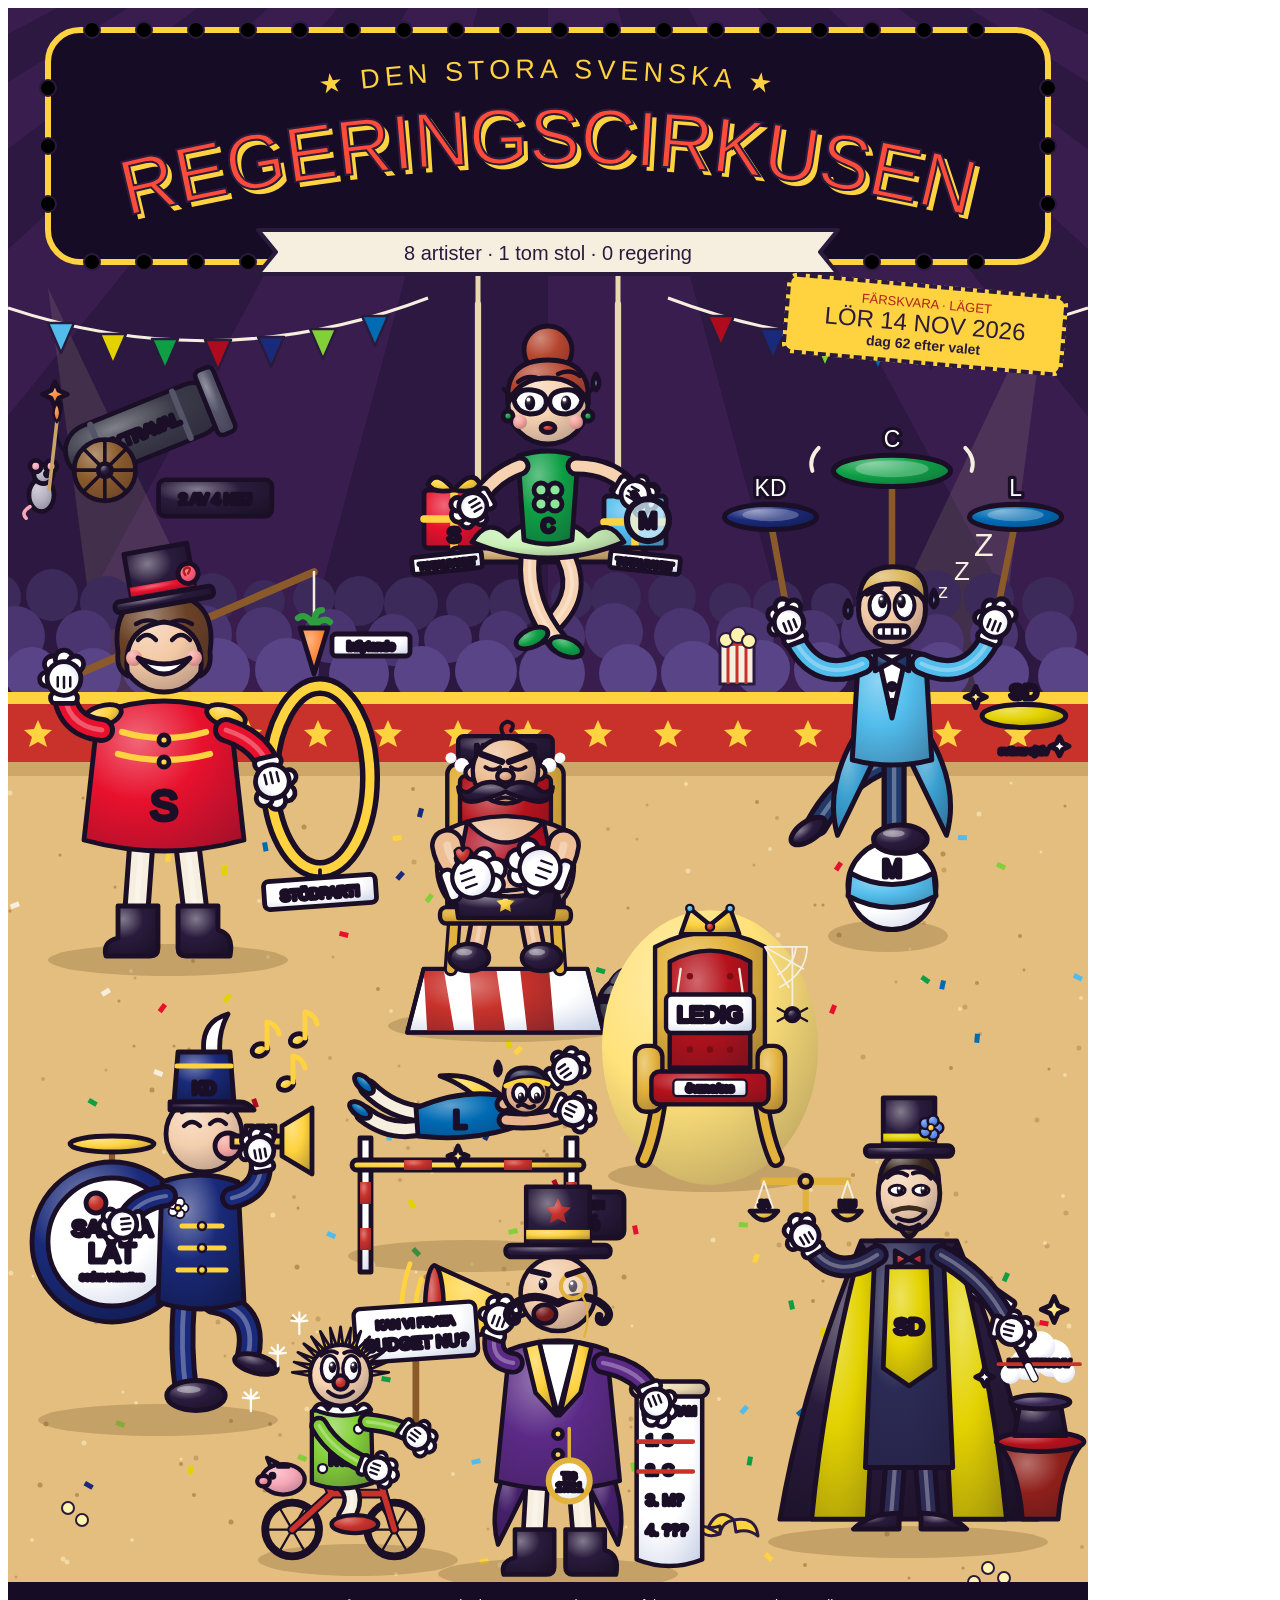
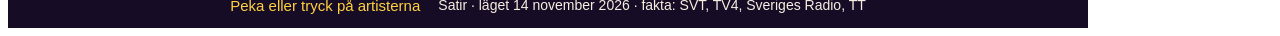
==== drafts/2026-11-14-v2/index.html @ b1b7d95a "Add draft of restyled poster with shaded cartoon look (D-006) Draft only: lives in drafts/, nothing " ====
<!doctype html>
<html lang="sv">
<head>
<meta charset="utf-8">
<meta name="viewport" content="width=device-width, initial-scale=1">
<meta name="theme-color" content="#24163A">
<title>Regeringscirkusen 2026</title>
<meta name="description" content="Regeringscirkusen 2026 – en satirisk karikatyraffisch om regeringsbildningen. Peka eller tryck på artisterna.">
<link rel="icon" href="/favicon.svg" type="image/svg+xml">
<link rel="icon" href="/favicon.ico" sizes="48x48">
<link rel="apple-touch-icon" href="/apple-touch-icon.png">
<link rel="canonical" href="https://cirkusen.trythis.one/2026-11-14/">
<meta property="og:type" content="website">
<meta property="og:locale" content="sv_SE">
<meta property="og:title" content="Regeringscirkusen 2026">
<meta property="og:description" content="En satirisk karikatyraffisch om regeringsbildningen. Peka eller tryck på artisterna.">
<meta property="og:url" content="https://cirkusen.trythis.one/2026-11-14/">
<meta property="og:image" content="https://cirkusen.trythis.one/assets/og-image.jpg">
<meta property="og:image:width" content="1200">
<meta property="og:image:height" content="630">
<meta property="og:image:alt" content="Karikatyraffisch: Regeringscirkusen med partierna som cirkusartister.">
<meta name="twitter:card" content="summary_large_image">
<script>document.documentElement.classList.add("js")</script>
<link rel="preload" href="/assets/fonts/bungee-latin-400-normal.woff2" as="font" type="font/woff2" crossorigin>
<link rel="stylesheet" href="/assets/poster.css">
<script src="/assets/poster.js" defer></script>
</head>
<body data-poster="2026-11-14">
<nav id="nav" aria-label="Affischer"></nav>
<div id="page">
<div id="stage"><svg aria-hidden="true" width="0" height="0" style="position:absolute"><defs><radialGradient id="g-006AB3" cx=".34" cy=".26" r=".95"><stop offset="0" stop-color="#5CA0CE"/><stop offset="0.42" stop-color="#006AB3"/><stop offset="1" stop-color="#094B83"/></radialGradient><radialGradient id="g-0E9F45" cx=".34" cy=".26" r=".95"><stop offset="0" stop-color="#65C288"/><stop offset="0.42" stop-color="#0E9F45"/><stop offset="1" stop-color="#126E3A"/></radialGradient><radialGradient id="g-1A0F26" cx=".34" cy=".26" r=".95"><stop offset="0" stop-color="#7A7481"/><stop offset="0.4" stop-color="#1A0F26"/><stop offset="1" stop-color="#100917"/></radialGradient><radialGradient id="g-1A2A7A" cx=".34" cy=".26" r=".95"><stop offset="0" stop-color="#7A83B2"/><stop offset="0.4" stop-color="#1A2A7A"/><stop offset="1" stop-color="#101949"/></radialGradient><radialGradient id="g-1F3A6B" cx=".34" cy=".26" r=".95"><stop offset="0" stop-color="#7081A0"/><stop offset="0.42" stop-color="#1F3A6B"/><stop offset="1" stop-color="#1D2B54"/></radialGradient><radialGradient id="g-2A1B3D" cx=".34" cy=".26" r=".95"><stop offset="0" stop-color="#837B8E"/><stop offset="0.4" stop-color="#2A1B3D"/><stop offset="1" stop-color="#191025"/></radialGradient><radialGradient id="g-2B2B55" cx=".34" cy=".26" r=".95"><stop offset="0" stop-color="#777792"/><stop offset="0.42" stop-color="#2B2B55"/><stop offset="1" stop-color="#252145"/></radialGradient><radialGradient id="g-3A2A55" cx=".34" cy=".26" r=".95"><stop offset="0" stop-color="#817792"/><stop offset="0.42" stop-color="#3A2A55"/><stop offset="1" stop-color="#2F2145"/></radialGradient><radialGradient id="g-3A3A48" cx=".34" cy=".26" r=".95"><stop offset="0" stop-color="#81818A"/><stop offset="0.42" stop-color="#3A3A48"/><stop offset="1" stop-color="#2F2B3C"/></radialGradient><radialGradient id="g-3AA0D0" cx=".34" cy=".26" r=".95"><stop offset="0" stop-color="#81C2E1"/><stop offset="0.42" stop-color="#3AA0D0"/><stop offset="1" stop-color="#2F6F96"/></radialGradient><radialGradient id="g-3B2A20" cx=".34" cy=".26" r=".95"><stop offset="0" stop-color="#8D837E"/><stop offset="0.4" stop-color="#3B2A20"/><stop offset="1" stop-color="#231913"/></radialGradient><radialGradient id="g-45206A" cx=".34" cy=".26" r=".95"><stop offset="0" stop-color="#8870A0"/><stop offset="0.42" stop-color="#45206A"/><stop offset="1" stop-color="#361A53"/></radialGradient><radialGradient id="g-52BDEC" cx=".34" cy=".26" r=".95"><stop offset="0" stop-color="#90D5F3"/><stop offset="0.42" stop-color="#52BDEC"/><stop offset="1" stop-color="#3F82A9"/></radialGradient><radialGradient id="g-55556A" cx=".34" cy=".26" r=".95"><stop offset="0" stop-color="#9292A0"/><stop offset="0.42" stop-color="#55556A"/><stop offset="1" stop-color="#413D53"/></radialGradient><radialGradient id="g-5B2A86" cx=".34" cy=".26" r=".95"><stop offset="0" stop-color="#9677B2"/><stop offset="0.42" stop-color="#5B2A86"/><stop offset="1" stop-color="#452165"/></radialGradient><radialGradient id="g-5B8DEF" cx=".34" cy=".26" r=".95"><stop offset="0" stop-color="#96B6F5"/><stop offset="0.42" stop-color="#5B8DEF"/><stop offset="1" stop-color="#4562AB"/></radialGradient><radialGradient id="g-6B4226" cx=".34" cy=".26" r=".95"><stop offset="0" stop-color="#A08674"/><stop offset="0.42" stop-color="#6B4226"/><stop offset="1" stop-color="#4F3126"/></radialGradient><radialGradient id="g-7A1E1E" cx=".34" cy=".26" r=".95"><stop offset="0" stop-color="#AA6F6F"/><stop offset="0.42" stop-color="#7A1E1E"/><stop offset="1" stop-color="#591921"/></radialGradient><radialGradient id="g-7FD3FF" cx=".34" cy=".26" r=".95"><stop offset="0" stop-color="#ADE3FF"/><stop offset="0.42" stop-color="#7FD3FF"/><stop offset="1" stop-color="#5D90B5"/></radialGradient><radialGradient id="g-83CF39" cx=".34" cy=".26" r=".95"><stop offset="0" stop-color="#B0E080"/><stop offset="0.42" stop-color="#83CF39"/><stop offset="1" stop-color="#5F8E33"/></radialGradient><radialGradient id="g-8A5A2B" cx=".34" cy=".26" r=".95"><stop offset="0" stop-color="#B49577"/><stop offset="0.42" stop-color="#8A5A2B"/><stop offset="1" stop-color="#644029"/></radialGradient><radialGradient id="g-8E1F1A" cx=".34" cy=".26" r=".95"><stop offset="0" stop-color="#B7706C"/><stop offset="0.42" stop-color="#8E1F1A"/><stop offset="1" stop-color="#671A1E"/></radialGradient><radialGradient id="g-AF0B1E" cx=".34" cy=".26" r=".95"><stop offset="0" stop-color="#CC636F"/><stop offset="0.42" stop-color="#AF0B1E"/><stop offset="1" stop-color="#7C0C21"/></radialGradient><radialGradient id="g-B5121B" cx=".34" cy=".26" r=".95"><stop offset="0" stop-color="#D0676D"/><stop offset="0.42" stop-color="#B5121B"/><stop offset="1" stop-color="#80111F"/></radialGradient><radialGradient id="g-B5462F" cx=".34" cy=".26" r=".95"><stop offset="0" stop-color="#D0897A"/><stop offset="0.42" stop-color="#B5462F"/><stop offset="1" stop-color="#80332C"/></radialGradient><radialGradient id="g-B8B4C4" cx=".34" cy=".26" r=".95"><stop offset="0" stop-color="#D2CFD9"/><stop offset="0.42" stop-color="#B8B4C4"/><stop offset="1" stop-color="#827C8E"/></radialGradient><radialGradient id="g-C8322B" cx=".34" cy=".26" r=".95"><stop offset="0" stop-color="#DC7C77"/><stop offset="0.42" stop-color="#C8322B"/><stop offset="1" stop-color="#8D2629"/></radialGradient><radialGradient id="g-C9A36A" cx=".34" cy=".26" r=".95"><stop offset="0" stop-color="#DCC4A0"/><stop offset="0.42" stop-color="#C9A36A"/><stop offset="1" stop-color="#8E7153"/></radialGradient><radialGradient id="g-C9F0B5" cx=".34" cy=".26" r=".95"><stop offset="0" stop-color="#DCF5D0"/><stop offset="0.42" stop-color="#C9F0B5"/><stop offset="1" stop-color="#8EA484"/></radialGradient><radialGradient id="g-D9B45A" cx=".34" cy=".26" r=".95"><stop offset="0" stop-color="#E7CF95"/><stop offset="0.42" stop-color="#D9B45A"/><stop offset="1" stop-color="#987C48"/></radialGradient><radialGradient id="g-E0A680" cx=".34" cy=".26" r=".95"><stop offset="0" stop-color="#EBC6AE"/><stop offset="0.42" stop-color="#E0A680"/><stop offset="1" stop-color="#9D7361"/></radialGradient><radialGradient id="g-E3B23C" cx=".34" cy=".26" r=".95"><stop offset="0" stop-color="#EDCE82"/><stop offset="0.42" stop-color="#E3B23C"/><stop offset="1" stop-color="#9F7B35"/></radialGradient><radialGradient id="g-E3D200" cx=".34" cy=".26" r=".95"><stop offset="0" stop-color="#EDE25C"/><stop offset="0.42" stop-color="#E3D200"/><stop offset="1" stop-color="#9F900D"/></radialGradient><radialGradient id="g-E8112D" cx=".34" cy=".26" r=".95"><stop offset="0" stop-color="#F06779"/><stop offset="0.42" stop-color="#E8112D"/><stop offset="1" stop-color="#A2102B"/></radialGradient><radialGradient id="g-E8B48C" cx=".34" cy=".26" r=".95"><stop offset="0" stop-color="#F0CFB5"/><stop offset="0.42" stop-color="#E8B48C"/><stop offset="1" stop-color="#A27C69"/></radialGradient><radialGradient id="g-E9D9B0" cx=".34" cy=".26" r=".95"><stop offset="0" stop-color="#F1E7CC"/><stop offset="0.42" stop-color="#E9D9B0"/><stop offset="1" stop-color="#A39481"/></radialGradient><radialGradient id="g-EDBE94" cx=".34" cy=".26" r=".95"><stop offset="0" stop-color="#F3D5BB"/><stop offset="0.42" stop-color="#EDBE94"/><stop offset="1" stop-color="#A5826F"/></radialGradient><radialGradient id="g-F1D0B0" cx=".34" cy=".26" r=".95"><stop offset="0" stop-color="#F6E1CC"/><stop offset="0.42" stop-color="#F1D0B0"/><stop offset="1" stop-color="#A88E81"/></radialGradient><radialGradient id="g-F28CA0" cx=".34" cy=".26" r=".95"><stop offset="0" stop-color="#F7B5C2"/><stop offset="0.42" stop-color="#F28CA0"/><stop offset="1" stop-color="#A96277"/></radialGradient><radialGradient id="g-F2CBA8" cx=".34" cy=".26" r=".95"><stop offset="0" stop-color="#F7DEC7"/><stop offset="0.42" stop-color="#F2CBA8"/><stop offset="1" stop-color="#A98B7C"/></radialGradient><radialGradient id="g-F3C9A5" cx=".34" cy=".26" r=".95"><stop offset="0" stop-color="#F7DCC5"/><stop offset="0.42" stop-color="#F3C9A5"/><stop offset="1" stop-color="#A98A7A"/></radialGradient><radialGradient id="g-F4A6A0" cx=".34" cy=".26" r=".95"><stop offset="0" stop-color="#F8C6C2"/><stop offset="0.42" stop-color="#F4A6A0"/><stop offset="1" stop-color="#AA7377"/></radialGradient><radialGradient id="g-F4CFAE" cx=".34" cy=".26" r=".95"><stop offset="0" stop-color="#F8E0CB"/><stop offset="0.42" stop-color="#F4CFAE"/><stop offset="1" stop-color="#AA8E80"/></radialGradient><radialGradient id="g-F6D2B0" cx=".34" cy=".26" r=".95"><stop offset="0" stop-color="#F9E2CC"/><stop offset="0.42" stop-color="#F6D2B0"/><stop offset="1" stop-color="#AB9081"/></radialGradient><radialGradient id="g-F6EFE0" cx=".34" cy=".26" r=".95"><stop offset="0" stop-color="#FFFFFF"/><stop offset="0.55" stop-color="#FFFFFF"/><stop offset="1" stop-color="#C8D0E6"/></radialGradient><radialGradient id="g-F7A8B8" cx=".34" cy=".26" r=".95"><stop offset="0" stop-color="#FAC7D2"/><stop offset="0.42" stop-color="#F7A8B8"/><stop offset="1" stop-color="#AC7486"/></radialGradient><radialGradient id="g-FF5A7A" cx=".34" cy=".26" r=".95"><stop offset="0" stop-color="#FF95AA"/><stop offset="0.42" stop-color="#FF5A7A"/><stop offset="1" stop-color="#B1405D"/></radialGradient><radialGradient id="g-FF8A3D" cx=".34" cy=".26" r=".95"><stop offset="0" stop-color="#FFB483"/><stop offset="0.42" stop-color="#FF8A3D"/><stop offset="1" stop-color="#B16035"/></radialGradient><radialGradient id="g-FFD23F" cx=".34" cy=".26" r=".95"><stop offset="0" stop-color="#FFE284"/><stop offset="0.42" stop-color="#FFD23F"/><stop offset="1" stop-color="#B19036"/></radialGradient><radialGradient id="g-FFE27A" cx=".34" cy=".26" r=".95"><stop offset="0" stop-color="#FFECAA"/><stop offset="0.42" stop-color="#FFE27A"/><stop offset="1" stop-color="#B19A5D"/></radialGradient><radialGradient id="g-FFFDF6" cx=".34" cy=".26" r=".95"><stop offset="0" stop-color="#FFFFFF"/><stop offset="0.55" stop-color="#FFFFFF"/><stop offset="1" stop-color="#C8D0E6"/></radialGradient><radialGradient id="g-FFFFFF" cx=".34" cy=".26" r=".95"><stop offset="0" stop-color="#FFFFFF"/><stop offset="0.55" stop-color="#FFFFFF"/><stop offset="1" stop-color="#C8D0E6"/></radialGradient></defs></svg>
<div style="width: 1080px; height: 1620px; position: relative; overflow: hidden; background: #24163A; font-family: Inter, sans-serif; color: #2A1B3D">
<svg aria-hidden="true" width="1080" height="1620" viewBox="0 0 1080 1620" style="position:absolute;left:0;top:0"><rect width="1080" height="1620" fill="#24163A"/><polygon points="540,-260 -1572,720 -1308,720" fill="#3A1D4F"/><polygon points="540,-260 -1308,720 -1044,720" fill="#2C1840"/><polygon points="540,-260 -1044,720 -780,720" fill="#3A1D4F"/><polygon points="540,-260 -780,720 -516,720" fill="#2C1840"/><polygon points="540,-260 -516,720 -252,720" fill="#3A1D4F"/><polygon points="540,-260 -252,720 12,720" fill="#2C1840"/><polygon points="540,-260 12,720 276,720" fill="#3A1D4F"/><polygon points="540,-260 276,720 540,720" fill="#2C1840"/><polygon points="540,-260 540,720 804,720" fill="#3A1D4F"/><polygon points="540,-260 804,720 1068,720" fill="#2C1840"/><polygon points="540,-260 1068,720 1332,720" fill="#3A1D4F"/><polygon points="540,-260 1332,720 1596,720" fill="#2C1840"/><polygon points="540,-260 1596,720 1860,720" fill="#3A1D4F"/><polygon points="540,-260 1860,720 2124,720" fill="#2C1840"/><polygon points="540,-260 2124,720 2388,720" fill="#3A1D4F"/><polygon points="540,-260 2388,720 2652,720" fill="#2C1840"/><g class="sweepL"><polygon points="40,280 200,1500 620,1500" fill="#FFF3B0" opacity=".10"/></g><g class="sweepR"><polygon points="1040,280 460,1500 880,1500" fill="#FFF3B0" opacity=".10"/></g><circle cx="-10" cy="589" r="23" fill="#3B2A5A"/><circle cx="44" cy="587" r="26" fill="#3B2A5A"/><circle cx="99" cy="595" r="27" fill="#3B2A5A"/><circle cx="156" cy="596" r="23" fill="#3B2A5A"/><circle cx="204" cy="590" r="25" fill="#3B2A5A"/><circle cx="256" cy="593" r="21" fill="#3B2A5A"/><circle cx="306" cy="590" r="21" fill="#3B2A5A"/><circle cx="351" cy="593" r="25" fill="#3B2A5A"/><circle cx="403" cy="596" r="27" fill="#3B2A5A"/><circle cx="460" cy="597" r="22" fill="#3B2A5A"/><circle cx="506" cy="596" r="25" fill="#3B2A5A"/><circle cx="564" cy="590" r="21" fill="#3B2A5A"/><circle cx="608" cy="589" r="25" fill="#3B2A5A"/><circle cx="664" cy="589" r="24" fill="#3B2A5A"/><circle cx="722" cy="596" r="21" fill="#3B2A5A"/><circle cx="770" cy="597" r="25" fill="#3B2A5A"/><circle cx="824" cy="596" r="21" fill="#3B2A5A"/><circle cx="871" cy="588" r="23" fill="#3B2A5A"/><circle cx="927" cy="588" r="26" fill="#3B2A5A"/><circle cx="981" cy="590" r="25" fill="#3B2A5A"/><circle cx="1040" cy="595" r="26" fill="#3B2A5A"/><circle cx="7" cy="628" r="30" fill="#4A3570"/><circle cx="76" cy="630" r="28" fill="#4A3570"/><circle cx="139" cy="626" r="26" fill="#4A3570"/><circle cx="195" cy="626" r="29" fill="#4A3570"/><circle cx="256" cy="627" r="28" fill="#4A3570"/><circle cx="322" cy="628" r="27" fill="#4A3570"/><circle cx="385" cy="632" r="26" fill="#4A3570"/><circle cx="440" cy="631" r="24" fill="#4A3570"/><circle cx="496" cy="628" r="25" fill="#4A3570"/><circle cx="550" cy="629" r="27" fill="#4A3570"/><circle cx="606" cy="624" r="29" fill="#4A3570"/><circle cx="674" cy="628" r="28" fill="#4A3570"/><circle cx="737" cy="628" r="29" fill="#4A3570"/><circle cx="804" cy="630" r="28" fill="#4A3570"/><circle cx="863" cy="624" r="30" fill="#4A3570"/><circle cx="929" cy="633" r="27" fill="#4A3570"/><circle cx="986" cy="627" r="24" fill="#4A3570"/><circle cx="1043" cy="629" r="26" fill="#4A3570"/><circle cx="24" cy="666" r="27" fill="#5A4488"/><circle cx="85" cy="668" r="28" fill="#5A4488"/><circle cx="144" cy="659" r="30" fill="#5A4488"/><circle cx="209" cy="663" r="33" fill="#5A4488"/><circle cx="279" cy="662" r="32" fill="#5A4488"/><circle cx="351" cy="666" r="30" fill="#5A4488"/><circle cx="414" cy="666" r="28" fill="#5A4488"/><circle cx="478" cy="663" r="31" fill="#5A4488"/><circle cx="544" cy="665" r="33" fill="#5A4488"/><circle cx="620" cy="665" r="29" fill="#5A4488"/><circle cx="685" cy="665" r="32" fill="#5A4488"/><circle cx="754" cy="660" r="28" fill="#5A4488"/><circle cx="814" cy="662" r="28" fill="#5A4488"/><circle cx="875" cy="666" r="27" fill="#5A4488"/><circle cx="933" cy="663" r="29" fill="#5A4488"/><circle cx="993" cy="665" r="28" fill="#5A4488"/><circle cx="1059" cy="668" r="29" fill="#5A4488"/><g font-size="20" fill="#F6EFE0" class="blink"><text x="930" y="590">z</text><text x="946" y="572" font-size="26">Z</text><text x="966" y="548" font-size="32">Z</text></g><rect x="712" y="636" width="34" height="40" fill="#F6EFE0" stroke="#2A1B3D" stroke-width="3"/><path d="M712 636h34M720 636v40M729 636v40M738 636v40" stroke="#C8322B" stroke-width="3"/><g fill="#FFF3B0" stroke="#2A1B3D" stroke-width="2"><circle cx="718" cy="632" r="7"/><circle cx="730" cy="627" r="8"/><circle cx="741" cy="633" r="7"/></g><rect x="0" y="690" width="1080" height="64" fill="#C8322B"/><rect x="0" y="684" width="1080" height="12" fill="#FFD23F"/><path d="M30 712l4 9 10 1 -8 7 3 10 -9 -5 -9 5 3 -10 -8 -7 10 -1z" fill="#FFD23F"/><path d="M100 712l4 9 10 1 -8 7 3 10 -9 -5 -9 5 3 -10 -8 -7 10 -1z" fill="#FFD23F"/><path d="M170 712l4 9 10 1 -8 7 3 10 -9 -5 -9 5 3 -10 -8 -7 10 -1z" fill="#FFD23F"/><path d="M240 712l4 9 10 1 -8 7 3 10 -9 -5 -9 5 3 -10 -8 -7 10 -1z" fill="#FFD23F"/><path d="M310 712l4 9 10 1 -8 7 3 10 -9 -5 -9 5 3 -10 -8 -7 10 -1z" fill="#FFD23F"/><path d="M380 712l4 9 10 1 -8 7 3 10 -9 -5 -9 5 3 -10 -8 -7 10 -1z" fill="#FFD23F"/><path d="M450 712l4 9 10 1 -8 7 3 10 -9 -5 -9 5 3 -10 -8 -7 10 -1z" fill="#FFD23F"/><path d="M520 712l4 9 10 1 -8 7 3 10 -9 -5 -9 5 3 -10 -8 -7 10 -1z" fill="#FFD23F"/><path d="M590 712l4 9 10 1 -8 7 3 10 -9 -5 -9 5 3 -10 -8 -7 10 -1z" fill="#FFD23F"/><path d="M660 712l4 9 10 1 -8 7 3 10 -9 -5 -9 5 3 -10 -8 -7 10 -1z" fill="#FFD23F"/><path d="M730 712l4 9 10 1 -8 7 3 10 -9 -5 -9 5 3 -10 -8 -7 10 -1z" fill="#FFD23F"/><path d="M800 712l4 9 10 1 -8 7 3 10 -9 -5 -9 5 3 -10 -8 -7 10 -1z" fill="#FFD23F"/><path d="M870 712l4 9 10 1 -8 7 3 10 -9 -5 -9 5 3 -10 -8 -7 10 -1z" fill="#FFD23F"/><path d="M940 712l4 9 10 1 -8 7 3 10 -9 -5 -9 5 3 -10 -8 -7 10 -1z" fill="#FFD23F"/><path d="M1010 712l4 9 10 1 -8 7 3 10 -9 -5 -9 5 3 -10 -8 -7 10 -1z" fill="#FFD23F"/><rect x="0" y="754" width="1080" height="866" fill="#E3BE7E"/><rect x="0" y="754" width="1080" height="14" fill="#B98F52" opacity=".5"/><circle cx="257" cy="1482" r="2.5" fill="#B98F52"/><circle cx="110" cy="1242" r="2.5" fill="#B98F52"/><circle cx="803" cy="1182" r="2" fill="#F2D9A6"/><circle cx="212" cy="1268" r="2.5" fill="#F2D9A6"/><circle cx="127" cy="970" r="1.5" fill="#C9A064"/><circle cx="902" cy="941" r="1.5" fill="#F2D9A6"/><circle cx="107" cy="879" r="1.5" fill="#B98F52"/><circle cx="309" cy="1324" r="1.5" fill="#F2D9A6"/><circle cx="52" cy="847" r="1.5" fill="#B98F52"/><circle cx="770" cy="927" r="2.5" fill="#F2D9A6"/><circle cx="711" cy="1391" r="2" fill="#F2D9A6"/><circle cx="251" cy="893" r="2" fill="#F2D9A6"/><circle cx="983" cy="1270" r="2" fill="#C9A064"/><circle cx="295" cy="879" r="2.5" fill="#F2D9A6"/><circle cx="542" cy="1265" r="2.5" fill="#C9A064"/><circle cx="1057" cy="798" r="1.5" fill="#B98F52"/><circle cx="740" cy="925" r="2.5" fill="#B98F52"/><circle cx="55" cy="1551" r="2.5" fill="#F2D9A6"/><circle cx="186" cy="1487" r="2" fill="#B98F52"/><circle cx="751" cy="946" r="2" fill="#C9A064"/><circle cx="1029" cy="1112" r="2.5" fill="#C9A064"/><circle cx="399" cy="1020" r="2" fill="#B98F52"/><circle cx="464" cy="979" r="2.5" fill="#F2D9A6"/><circle cx="728" cy="1523" r="1.5" fill="#C9A064"/><circle cx="572" cy="1258" r="2" fill="#C9A064"/><circle cx="705" cy="1232" r="2.5" fill="#F2D9A6"/><circle cx="746" cy="857" r="1.5" fill="#C9A064"/><circle cx="464" cy="1256" r="1.5" fill="#F2D9A6"/><circle cx="418" cy="1269" r="2.5" fill="#B98F52"/><circle cx="3" cy="1265" r="2.5" fill="#F2D9A6"/><circle cx="173" cy="1451" r="1.5" fill="#F2D9A6"/><circle cx="408" cy="1264" r="1.5" fill="#F2D9A6"/><circle cx="680" cy="863" r="2.5" fill="#F2D9A6"/><circle cx="948" cy="1186" r="2.5" fill="#C9A064"/><circle cx="325" cy="949" r="1.5" fill="#C9A064"/><circle cx="309" cy="1379" r="2" fill="#B98F52"/><circle cx="299" cy="1401" r="2.5" fill="#F2D9A6"/><circle cx="717" cy="934" r="2.5" fill="#B98F52"/><circle cx="268" cy="796" r="1.5" fill="#B98F52"/><circle cx="210" cy="1314" r="2.5" fill="#C9A064"/><circle cx="888" cy="974" r="1.5" fill="#C9A064"/><circle cx="515" cy="992" r="2" fill="#B98F52"/><circle cx="492" cy="1557" r="2.5" fill="#F2D9A6"/><circle cx="531" cy="1332" r="2" fill="#C9A064"/><circle cx="124" cy="1532" r="2" fill="#F2D9A6"/><circle cx="1058" cy="1205" r="2.5" fill="#C9A064"/><circle cx="310" cy="1311" r="2.5" fill="#C9A064"/><circle cx="901" cy="1570" r="1.5" fill="#B98F52"/><circle cx="8" cy="1569" r="1.5" fill="#C9A064"/><circle cx="289" cy="1259" r="2.5" fill="#B98F52"/><circle cx="246" cy="1344" r="1.5" fill="#F2D9A6"/><circle cx="1061" cy="1318" r="2.5" fill="#F2D9A6"/><circle cx="217" cy="1348" r="1.5" fill="#C9A064"/><circle cx="391" cy="1058" r="1.5" fill="#C9A064"/><circle cx="1039" cy="1238" r="2.5" fill="#C9A064"/><circle cx="129" cy="1228" r="2" fill="#B98F52"/><circle cx="1035" cy="1395" r="2.5" fill="#C9A064"/><circle cx="567" cy="1238" r="2.5" fill="#B98F52"/><circle cx="979" cy="1294" r="1.5" fill="#B98F52"/><circle cx="1071" cy="1040" r="2.5" fill="#C9A064"/><circle cx="916" cy="915" r="2" fill="#C9A064"/><circle cx="803" cy="1227" r="2" fill="#C9A064"/><circle cx="492" cy="1213" r="1.5" fill="#C9A064"/><circle cx="620" cy="900" r="1.5" fill="#B98F52"/><circle cx="749" cy="921" r="2" fill="#C9A064"/><circle cx="957" cy="999" r="2.5" fill="#C9A064"/><circle cx="815" cy="1273" r="1.5" fill="#B98F52"/><circle cx="458" cy="940" r="2.5" fill="#F2D9A6"/><circle cx="1055" cy="1188" r="2" fill="#F2D9A6"/><circle cx="400" cy="1140" r="2" fill="#C9A064"/><circle cx="749" cy="794" r="2" fill="#B98F52"/><circle cx="939" cy="1226" r="2.5" fill="#C9A064"/><circle cx="787" cy="1114" r="2.5" fill="#B98F52"/><circle cx="605" cy="1299" r="1.5" fill="#C9A064"/><circle cx="468" cy="882" r="1.5" fill="#F2D9A6"/><circle cx="556" cy="815" r="1.5" fill="#F2D9A6"/><circle cx="265" cy="1207" r="2.5" fill="#F2D9A6"/><circle cx="831" cy="927" r="2.5" fill="#B98F52"/><circle cx="1012" cy="1492" r="2" fill="#C9A064"/><circle cx="571" cy="833" r="2.5" fill="#C9A064"/><circle cx="871" cy="849" r="2" fill="#C9A064"/><circle cx="181" cy="1041" r="1.5" fill="#B98F52"/><circle cx="455" cy="843" r="2" fill="#C9A064"/><circle cx="929" cy="786" r="2" fill="#B98F52"/><circle cx="855" cy="1049" r="2.5" fill="#C9A064"/><circle cx="88" cy="1314" r="2.5" fill="#C9A064"/><circle cx="224" cy="940" r="2" fill="#C9A064"/><circle cx="370" cy="981" r="2" fill="#B98F52"/><circle cx="624" cy="1318" r="1.5" fill="#F2D9A6"/><circle cx="912" cy="1287" r="2.5" fill="#C9A064"/><circle cx="554" cy="1130" r="1.5" fill="#F2D9A6"/><circle cx="75" cy="790" r="1.5" fill="#B98F52"/><circle cx="1035" cy="1339" r="1.5" fill="#B98F52"/><circle cx="972" cy="1026" r="2" fill="#C9A064"/><circle cx="885" cy="1447" r="2" fill="#B98F52"/><circle cx="805" cy="1293" r="2" fill="#B98F52"/><circle cx="440" cy="1010" r="2" fill="#C9A064"/><circle cx="286" cy="1189" r="2" fill="#C9A064"/><circle cx="265" cy="789" r="1.5" fill="#B98F52"/><circle cx="523" cy="1216" r="1.5" fill="#C9A064"/><circle cx="173" cy="1456" r="2" fill="#B98F52"/><circle cx="577" cy="1388" r="1.5" fill="#B98F52"/><circle cx="600" cy="821" r="2" fill="#C9A064"/><circle cx="322" cy="1050" r="2" fill="#C9A064"/><circle cx="539" cy="1147" r="2" fill="#B98F52"/><circle cx="662" cy="1025" r="1.5" fill="#F2D9A6"/><circle cx="446" cy="1140" r="1.5" fill="#C9A064"/><circle cx="686" cy="1165" r="1.5" fill="#F2D9A6"/><circle cx="571" cy="1289" r="2.5" fill="#C9A064"/><circle cx="508" cy="1291" r="1.5" fill="#C9A064"/><circle cx="541" cy="866" r="1.5" fill="#F2D9A6"/><circle cx="85" cy="1178" r="1.5" fill="#F2D9A6"/><circle cx="623" cy="1419" r="1.5" fill="#C9A064"/><circle cx="317" cy="1448" r="2.5" fill="#B98F52"/><circle cx="797" cy="1557" r="2" fill="#B98F52"/><circle cx="1012" cy="928" r="2" fill="#B98F52"/><circle cx="296" cy="819" r="2.5" fill="#B98F52"/><circle cx="879" cy="1526" r="2.5" fill="#B98F52"/><circle cx="285" cy="1311" r="2.5" fill="#B98F52"/><circle cx="32" cy="1477" r="2.5" fill="#B98F52"/><circle cx="470" cy="862" r="1.5" fill="#C9A064"/><circle cx="272" cy="1427" r="2" fill="#C9A064"/><circle cx="771" cy="1237" r="2.5" fill="#C9A064"/><circle cx="38" cy="1416" r="2.5" fill="#B98F52"/><circle cx="500" cy="1276" r="2" fill="#C9A064"/><circle cx="935" cy="846" r="2.5" fill="#B98F52"/><circle cx="188" cy="1450" r="2.5" fill="#C9A064"/><circle cx="970" cy="1033" r="1.5" fill="#F2D9A6"/><circle cx="480" cy="1521" r="1.5" fill="#C9A064"/><circle cx="942" cy="1280" r="2" fill="#C9A064"/><circle cx="981" cy="1475" r="2" fill="#C9A064"/><circle cx="406" cy="854" r="2.5" fill="#C9A064"/><circle cx="679" cy="1035" r="2.5" fill="#B98F52"/><circle cx="623" cy="1411" r="2.5" fill="#C9A064"/><circle cx="25" cy="1268" r="1.5" fill="#F2D9A6"/><circle cx="550" cy="1463" r="1.5" fill="#B98F52"/><circle cx="445" cy="1466" r="2" fill="#F2D9A6"/><circle cx="1057" cy="1067" r="2" fill="#F2D9A6"/><circle cx="955" cy="1560" r="1.5" fill="#B98F52"/><circle cx="408" cy="1094" r="1.5" fill="#F2D9A6"/><circle cx="35" cy="1071" r="2" fill="#C9A064"/><circle cx="1037" cy="1235" r="2" fill="#F2D9A6"/><circle cx="429" cy="990" r="1.5" fill="#B98F52"/><circle cx="184" cy="920" r="2.5" fill="#B98F52"/><circle cx="536" cy="1143" r="1.5" fill="#B98F52"/><circle cx="1041" cy="1061" r="1.5" fill="#B98F52"/><circle cx="747" cy="1011" r="2" fill="#F2D9A6"/><circle cx="807" cy="800" r="1.5" fill="#C9A064"/><circle cx="1006" cy="1472" r="2" fill="#F2D9A6"/><circle cx="618" cy="1519" r="1.5" fill="#F2D9A6"/><circle cx="704" cy="1160" r="2" fill="#C9A064"/><circle cx="678" cy="776" r="2" fill="#F2D9A6"/><circle cx="815" cy="897" r="1.5" fill="#B98F52"/><circle cx="24" cy="1532" r="2" fill="#F2D9A6"/><circle cx="762" cy="841" r="2" fill="#F2D9A6"/><circle cx="156" cy="1144" r="2" fill="#F2D9A6"/><circle cx="98" cy="1062" r="1.5" fill="#C9A064"/><circle cx="584" cy="1425" r="1.5" fill="#C9A064"/><circle cx="544" cy="1221" r="2.5" fill="#F2D9A6"/><circle cx="388" cy="1566" r="2" fill="#F2D9A6"/><circle cx="59" cy="1554" r="2.5" fill="#F2D9A6"/><circle cx="416" cy="1511" r="1.5" fill="#C9A064"/><circle cx="841" cy="1236" r="2.5" fill="#C9A064"/><circle cx="586" cy="1272" r="1.5" fill="#B98F52"/><circle cx="260" cy="949" r="2" fill="#F2D9A6"/><circle cx="703" cy="1063" r="2" fill="#F2D9A6"/><circle cx="532" cy="1190" r="2.5" fill="#C9A064"/><circle cx="616" cy="1269" r="2.5" fill="#B98F52"/><circle cx="807" cy="897" r="1.5" fill="#B98F52"/><circle cx="331" cy="851" r="1.5" fill="#B98F52"/><circle cx="1018" cy="1338" r="1.5" fill="#F2D9A6"/><circle cx="681" cy="1552" r="2" fill="#F2D9A6"/><circle cx="285" cy="1335" r="1.5" fill="#C9A064"/><circle cx="185" cy="953" r="2" fill="#B98F52"/><circle cx="186" cy="1101" r="1.5" fill="#F2D9A6"/><circle cx="529" cy="1358" r="1.5" fill="#C9A064"/><circle cx="845" cy="1167" r="2" fill="#B98F52"/><circle cx="1073" cy="990" r="2" fill="#F2D9A6"/><circle cx="692" cy="1545" r="1.5" fill="#F2D9A6"/><circle cx="568" cy="1363" r="2" fill="#C9A064"/><circle cx="1030" cy="1316" r="2.5" fill="#C9A064"/><circle cx="189" cy="1052" r="1.5" fill="#F2D9A6"/><circle cx="818" cy="1436" r="2" fill="#F2D9A6"/><circle cx="639" cy="797" r="1.5" fill="#C9A064"/><circle cx="870" cy="1501" r="2" fill="#B98F52"/><circle cx="1003" cy="775" r="1.5" fill="#F2D9A6"/><circle cx="958" cy="1234" r="1.5" fill="#C9A064"/><circle cx="458" cy="933" r="1.5" fill="#B98F52"/><circle cx="223" cy="1514" r="2.5" fill="#B98F52"/><circle cx="936" cy="862" r="2.5" fill="#C9A064"/><circle cx="2" cy="903" r="1.5" fill="#B98F52"/><circle cx="76" cy="1435" r="2.5" fill="#F2D9A6"/><circle cx="262" cy="1416" r="2" fill="#B98F52"/><circle cx="895" cy="1490" r="1.5" fill="#C9A064"/><circle cx="144" cy="1082" r="2.5" fill="#B98F52"/><circle cx="392" cy="1172" r="2" fill="#C9A064"/><circle cx="2" cy="785" r="2.5" fill="#F2D9A6"/><circle cx="943" cy="1060" r="2" fill="#B98F52"/><circle cx="496" cy="1261" r="2.5" fill="#C9A064"/><circle cx="505" cy="804" r="2" fill="#B98F52"/><circle cx="629" cy="831" r="1.5" fill="#C9A064"/><circle cx="1020" cy="1465" r="2.5" fill="#F2D9A6"/><circle cx="166" cy="1038" r="1.5" fill="#B98F52"/><circle cx="869" cy="1154" r="1.5" fill="#F2D9A6"/><circle cx="69" cy="1487" r="2" fill="#B98F52"/><circle cx="861" cy="1146" r="2.5" fill="#F2D9A6"/><circle cx="405" cy="781" r="2" fill="#B98F52"/><circle cx="1033" cy="844" r="1.5" fill="#F2D9A6"/><circle cx="410" cy="1094" r="1.5" fill="#C9A064"/><circle cx="952" cy="1001" r="2" fill="#F2D9A6"/><circle cx="223" cy="1413" r="2" fill="#B98F52"/><circle cx="383" cy="1003" r="2" fill="#F2D9A6"/><circle cx="115" cy="1384" r="1.5" fill="#F2D9A6"/><circle cx="111" cy="993" r="1.5" fill="#B98F52"/><circle cx="290" cy="1200" r="1.5" fill="#B98F52"/><circle cx="123" cy="963" r="2" fill="#F2D9A6"/><circle cx="643" cy="1525" r="1.5" fill="#C9A064"/><circle cx="339" cy="1112" r="1.5" fill="#C9A064"/><circle cx="1074" cy="1539" r="2" fill="#C9A064"/><circle cx="638" cy="1455" r="2.5" fill="#F2D9A6"/><circle cx="765" cy="1114" r="2" fill="#C9A064"/><circle cx="223" cy="777" r="1.5" fill="#F2D9A6"/><circle cx="165" cy="1134" r="2" fill="#C9A064"/><circle cx="424" cy="1164" r="2" fill="#F2D9A6"/><circle cx="885" cy="864" r="1.5" fill="#B98F52"/><circle cx="969" cy="975" r="2" fill="#B98F52"/><circle cx="914" cy="972" r="2" fill="#F2D9A6"/><circle cx="971" cy="806" r="2.5" fill="#F2D9A6"/><circle cx="507" cy="1415" r="2" fill="#C9A064"/><circle cx="769" cy="810" r="2" fill="#C9A064"/><circle cx="126" cy="1038" r="1.5" fill="#B98F52"/><circle cx="128" cy="1395" r="2" fill="#F2D9A6"/><circle cx="557" cy="1118" r="2.5" fill="#C9A064"/><circle cx="536" cy="1539" r="2.5" fill="#B98F52"/><circle cx="648" cy="1057" r="2" fill="#C9A064"/><circle cx="133" cy="799" r="1.5" fill="#C9A064"/><circle cx="973" cy="1507" r="2" fill="#F2D9A6"/><circle cx="514" cy="1215" r="2" fill="#C9A064"/><circle cx="1016" cy="962" r="1.5" fill="#B98F52"/><circle cx="621" cy="1483" r="1.5" fill="#B98F52"/><rect x="483" y="1125" width="9" height="5" fill="#1A2A7A" transform="rotate(117 483 1125)"/><rect x="741" y="1400" width="9" height="5" fill="#52BDEC" transform="rotate(131 741 1400)"/><rect x="404" y="1191" width="9" height="5" fill="#E3D200" transform="rotate(63 404 1191)"/><rect x="835" y="856" width="9" height="5" fill="#E8112D" transform="rotate(123 835 856)"/><rect x="667" y="954" width="9" height="5" fill="#83CF39" transform="rotate(26 667 954)"/><rect x="147" y="1061" width="9" height="5" fill="#F6EFE0" transform="rotate(21 147 1061)"/><rect x="426" y="888" width="9" height="5" fill="#83CF39" transform="rotate(127 426 888)"/><rect x="915" y="967" width="9" height="5" fill="#0E9F45" transform="rotate(34 915 967)"/><rect x="853" y="1261" width="9" height="5" fill="#F6EFE0" transform="rotate(172 853 1261)"/><rect x="481" y="1555" width="9" height="5" fill="#FFD23F" transform="rotate(170 481 1555)"/><rect x="248" y="1090" width="9" height="5" fill="#AF0B1E" transform="rotate(71 248 1090)"/><rect x="548" y="1171" width="9" height="5" fill="#AF0B1E" transform="rotate(66 548 1171)"/><rect x="407" y="1239" width="9" height="5" fill="#0E9F45" transform="rotate(47 407 1239)"/><rect x="502" y="1031" width="9" height="5" fill="#E3D200" transform="rotate(72 502 1031)"/><rect x="385" y="1124" width="9" height="5" fill="#52BDEC" transform="rotate(101 385 1124)"/><rect x="515" y="1041" width="9" height="5" fill="#FFD23F" transform="rotate(134 515 1041)"/><rect x="473" y="1455" width="9" height="5" fill="#52BDEC" transform="rotate(167 473 1455)"/><rect x="950" y="827" width="9" height="5" fill="#52BDEC" transform="rotate(1 950 827)"/><rect x="972" y="1026" width="9" height="5" fill="#006AB3" transform="rotate(95 972 1026)"/><rect x="82" y="1090" width="9" height="5" fill="#0E9F45" transform="rotate(30 82 1090)"/><rect x="103" y="984" width="9" height="5" fill="#F6EFE0" transform="rotate(149 103 984)"/><rect x="397" y="866" width="9" height="5" fill="#1A2A7A" transform="rotate(131 397 866)"/><rect x="364" y="1249" width="9" height="5" fill="#F6EFE0" transform="rotate(66 364 1249)"/><rect x="12" y="898" width="9" height="5" fill="#F6EFE0" transform="rotate(158 12 898)"/><rect x="716" y="1012" width="9" height="5" fill="#E8112D" transform="rotate(94 716 1012)"/><rect x="696" y="934" width="9" height="5" fill="#E8112D" transform="rotate(52 696 934)"/><rect x="522" y="829" width="9" height="5" fill="#F6EFE0" transform="rotate(166 522 829)"/><rect x="416" y="801" width="9" height="5" fill="#1A2A7A" transform="rotate(104 416 801)"/><rect x="761" y="979" width="9" height="5" fill="#F6EFE0" transform="rotate(79 761 979)"/><rect x="159" y="998" width="9" height="5" fill="#E8112D" transform="rotate(126 159 998)"/><rect x="990" y="854" width="9" height="5" fill="#83CF39" transform="rotate(25 990 854)"/><rect x="809" y="1469" width="9" height="5" fill="#FFD23F" transform="rotate(39 809 1469)"/><rect x="186" y="1458" width="9" height="5" fill="#E3D200" transform="rotate(101 186 1458)"/><rect x="555" y="1209" width="9" height="5" fill="#AF0B1E" transform="rotate(170 555 1209)"/><rect x="629" y="1217" width="9" height="5" fill="#E8112D" transform="rotate(79 629 1217)"/><rect x="731" y="1214" width="9" height="5" fill="#83CF39" transform="rotate(4 731 1214)"/><rect x="745" y="1449" width="9" height="5" fill="#0E9F45" transform="rotate(100 745 1449)"/><rect x="829" y="998" width="9" height="5" fill="#E8112D" transform="rotate(111 829 998)"/><rect x="320" y="1223" width="9" height="5" fill="#52BDEC" transform="rotate(23 320 1223)"/><rect x="831" y="1381" width="9" height="5" fill="#1A2A7A" transform="rotate(117 831 1381)"/><rect x="332" y="923" width="9" height="5" fill="#E8112D" transform="rotate(13 332 923)"/><rect x="291" y="1446" width="9" height="5" fill="#83CF39" transform="rotate(22 291 1446)"/><rect x="759" y="1544" width="9" height="5" fill="#FFD23F" transform="rotate(43 759 1544)"/><rect x="298" y="1146" width="9" height="5" fill="#AF0B1E" transform="rotate(41 298 1146)"/><rect x="1067" y="965" width="9" height="5" fill="#52BDEC" transform="rotate(27 1067 965)"/><rect x="785" y="1292" width="9" height="5" fill="#0E9F45" transform="rotate(77 785 1292)"/><rect x="259" y="834" width="9" height="5" fill="#006AB3" transform="rotate(80 259 834)"/><rect x="109" y="1412" width="9" height="5" fill="#83CF39" transform="rotate(22 109 1412)"/><rect x="328" y="1445" width="9" height="5" fill="#0E9F45" transform="rotate(158 328 1445)"/><rect x="828" y="1419" width="9" height="5" fill="#0E9F45" transform="rotate(121 828 1419)"/><rect x="374" y="1368" width="9" height="5" fill="#0E9F45" transform="rotate(10 374 1368)"/><rect x="818" y="1320" width="9" height="5" fill="#E3D200" transform="rotate(98 818 1320)"/><rect x="735" y="916" width="9" height="5" fill="#E3D200" transform="rotate(63 735 916)"/><rect x="394" y="832" width="9" height="5" fill="#FFD23F" transform="rotate(172 394 832)"/><rect x="78" y="1473" width="9" height="5" fill="#1A2A7A" transform="rotate(30 78 1473)"/><rect x="798" y="1403" width="9" height="5" fill="#006AB3" transform="rotate(140 798 1403)"/><rect x="627" y="1454" width="9" height="5" fill="#83CF39" transform="rotate(78 627 1454)"/><rect x="510" y="1225" width="9" height="5" fill="#83CF39" transform="rotate(168 510 1225)"/><rect x="752" y="1247" width="9" height="5" fill="#FFD23F" transform="rotate(112 752 1247)"/><rect x="366" y="813" width="9" height="5" fill="#E8112D" transform="rotate(158 366 813)"/><rect x="1002" y="1266" width="9" height="5" fill="#0E9F45" transform="rotate(114 1002 1266)"/><rect x="938" y="973" width="9" height="5" fill="#006AB3" transform="rotate(102 938 973)"/><rect x="219" y="858" width="9" height="5" fill="#E3D200" transform="rotate(91 219 858)"/><rect x="881" y="1164" width="9" height="5" fill="#52BDEC" transform="rotate(113 881 1164)"/><rect x="1032" y="1312" width="9" height="5" fill="#E8112D" transform="rotate(10 1032 1312)"/><rect x="266" y="874" width="9" height="5" fill="#1A2A7A" transform="rotate(130 266 874)"/><rect x="163" y="845" width="9" height="5" fill="#FFD23F" transform="rotate(96 163 845)"/><rect x="278" y="816" width="9" height="5" fill="#52BDEC" transform="rotate(157 278 816)"/><rect x="224" y="988" width="9" height="5" fill="#E3D200" transform="rotate(125 224 988)"/><rect x="589" y="959" width="9" height="5" fill="#0E9F45" transform="rotate(16 589 959)"/><ellipse cx="160" cy="952" rx="120" ry="16" fill="#8A6A3A" opacity=".35"/><ellipse cx="500" cy="1018" rx="120" ry="16" fill="#8A6A3A" opacity=".35"/><ellipse cx="880" cy="928" rx="60" ry="16" fill="#8A6A3A" opacity=".35"/><ellipse cx="700" cy="1168" rx="100" ry="16" fill="#8A6A3A" opacity=".35"/><ellipse cx="460" cy="1248" rx="120" ry="16" fill="#8A6A3A" opacity=".35"/><ellipse cx="150" cy="1412" rx="120" ry="16" fill="#8A6A3A" opacity=".35"/><ellipse cx="550" cy="1566" rx="120" ry="16" fill="#8A6A3A" opacity=".35"/><ellipse cx="900" cy="1534" rx="140" ry="16" fill="#8A6A3A" opacity=".35"/><ellipse cx="350" cy="1552" rx="100" ry="16" fill="#8A6A3A" opacity=".35"/><g stroke="#2A1B3D" stroke-width="3" stroke-linejoin="round"><path d="M700 1520q10 -22 26 -8q-12 2 -14 14zM726 1512q22 -4 24 16q-10 -8 -22 -4zM712 1526q-18 6 -22 -10q10 6 22 2z" fill="#FFD23F"/></g><circle cx="980" cy="1560" r="6" fill="#FFF3B0" stroke="#2A1B3D" stroke-width="2"/><circle cx="996" cy="1570" r="6" fill="#FFF3B0" stroke="#2A1B3D" stroke-width="2"/><circle cx="966" cy="1574" r="6" fill="#FFF3B0" stroke="#2A1B3D" stroke-width="2"/><circle cx="60" cy="1500" r="6" fill="#FFF3B0" stroke="#2A1B3D" stroke-width="2"/><circle cx="74" cy="1512" r="6" fill="#FFF3B0" stroke="#2A1B3D" stroke-width="2"/><path d="M0 300 Q210.0 370 420 290" fill="none" stroke="#F6EFE0" stroke-width="3"/><path class="flag" style="animation-delay:0.25s" d="M40 315h26l-13 30z" fill="#52BDEC" stroke="#2A1B3D" stroke-width="2.5" stroke-linejoin="round"/><path class="flag" style="animation-delay:0.50s" d="M92 326h26l-13 30z" fill="#E3D200" stroke="#2A1B3D" stroke-width="2.5" stroke-linejoin="round"/><path class="flag" style="animation-delay:0.75s" d="M144 331h26l-13 30z" fill="#0E9F45" stroke="#2A1B3D" stroke-width="2.5" stroke-linejoin="round"/><path class="flag" style="animation-delay:1.00s" d="M197 332h26l-13 30z" fill="#AF0B1E" stroke="#2A1B3D" stroke-width="2.5" stroke-linejoin="round"/><path class="flag" style="animation-delay:0.00s" d="M250 329h26l-13 30z" fill="#1A2A7A" stroke="#2A1B3D" stroke-width="2.5" stroke-linejoin="round"/><path class="flag" style="animation-delay:0.25s" d="M302 321h26l-13 30z" fill="#83CF39" stroke="#2A1B3D" stroke-width="2.5" stroke-linejoin="round"/><path class="flag" style="animation-delay:0.50s" d="M354 308h26l-13 30z" fill="#006AB3" stroke="#2A1B3D" stroke-width="2.5" stroke-linejoin="round"/><path d="M660 290 Q870.0 370 1080 300" fill="none" stroke="#F6EFE0" stroke-width="3"/><path class="flag" style="animation-delay:0.25s" d="M700 308h26l-13 30z" fill="#AF0B1E" stroke="#2A1B3D" stroke-width="2.5" stroke-linejoin="round"/><path class="flag" style="animation-delay:0.50s" d="M752 321h26l-13 30z" fill="#1A2A7A" stroke="#2A1B3D" stroke-width="2.5" stroke-linejoin="round"/><path class="flag" style="animation-delay:0.75s" d="M804 329h26l-13 30z" fill="#83CF39" stroke="#2A1B3D" stroke-width="2.5" stroke-linejoin="round"/><path class="flag" style="animation-delay:1.00s" d="M857 332h26l-13 30z" fill="#006AB3" stroke="#2A1B3D" stroke-width="2.5" stroke-linejoin="round"/><path class="flag" style="animation-delay:0.00s" d="M910 331h26l-13 30z" fill="#E8112D" stroke="#2A1B3D" stroke-width="2.5" stroke-linejoin="round"/><path class="flag" style="animation-delay:0.25s" d="M962 326h26l-13 30z" fill="#52BDEC" stroke="#2A1B3D" stroke-width="2.5" stroke-linejoin="round"/><path class="flag" style="animation-delay:0.50s" d="M1014 315h26l-13 30z" fill="#E3D200" stroke="#2A1B3D" stroke-width="2.5" stroke-linejoin="round"/><path d="M470 250V300M610 250V300" stroke="#E9D9B0" stroke-width="5"/><rect x="40" y="22" width="1000" height="232" rx="32" fill="#170C26" stroke="#FFD23F" stroke-width="6"/><circle class="b1" cx="84" cy="22" r="8" stroke="#2A1B3D" stroke-width="2"/><circle class="b1" cx="84" cy="254" r="8" stroke="#2A1B3D" stroke-width="2"/><circle class="b2" cx="136" cy="22" r="8" stroke="#2A1B3D" stroke-width="2"/><circle class="b2" cx="136" cy="254" r="8" stroke="#2A1B3D" stroke-width="2"/><circle class="b1" cx="188" cy="22" r="8" stroke="#2A1B3D" stroke-width="2"/><circle class="b1" cx="188" cy="254" r="8" stroke="#2A1B3D" stroke-width="2"/><circle class="b2" cx="240" cy="22" r="8" stroke="#2A1B3D" stroke-width="2"/><circle class="b2" cx="240" cy="254" r="8" stroke="#2A1B3D" stroke-width="2"/><circle class="b1" cx="292" cy="22" r="8" stroke="#2A1B3D" stroke-width="2"/><circle class="b1" cx="292" cy="254" r="8" stroke="#2A1B3D" stroke-width="2"/><circle class="b2" cx="344" cy="22" r="8" stroke="#2A1B3D" stroke-width="2"/><circle class="b2" cx="344" cy="254" r="8" stroke="#2A1B3D" stroke-width="2"/><circle class="b1" cx="396" cy="22" r="8" stroke="#2A1B3D" stroke-width="2"/><circle class="b1" cx="396" cy="254" r="8" stroke="#2A1B3D" stroke-width="2"/><circle class="b2" cx="448" cy="22" r="8" stroke="#2A1B3D" stroke-width="2"/><circle class="b2" cx="448" cy="254" r="8" stroke="#2A1B3D" stroke-width="2"/><circle class="b1" cx="500" cy="22" r="8" stroke="#2A1B3D" stroke-width="2"/><circle class="b1" cx="500" cy="254" r="8" stroke="#2A1B3D" stroke-width="2"/><circle class="b2" cx="552" cy="22" r="8" stroke="#2A1B3D" stroke-width="2"/><circle class="b2" cx="552" cy="254" r="8" stroke="#2A1B3D" stroke-width="2"/><circle class="b1" cx="604" cy="22" r="8" stroke="#2A1B3D" stroke-width="2"/><circle class="b1" cx="604" cy="254" r="8" stroke="#2A1B3D" stroke-width="2"/><circle class="b2" cx="656" cy="22" r="8" stroke="#2A1B3D" stroke-width="2"/><circle class="b2" cx="656" cy="254" r="8" stroke="#2A1B3D" stroke-width="2"/><circle class="b1" cx="708" cy="22" r="8" stroke="#2A1B3D" stroke-width="2"/><circle class="b1" cx="708" cy="254" r="8" stroke="#2A1B3D" stroke-width="2"/><circle class="b2" cx="760" cy="22" r="8" stroke="#2A1B3D" stroke-width="2"/><circle class="b2" cx="760" cy="254" r="8" stroke="#2A1B3D" stroke-width="2"/><circle class="b1" cx="812" cy="22" r="8" stroke="#2A1B3D" stroke-width="2"/><circle class="b1" cx="812" cy="254" r="8" stroke="#2A1B3D" stroke-width="2"/><circle class="b2" cx="864" cy="22" r="8" stroke="#2A1B3D" stroke-width="2"/><circle class="b2" cx="864" cy="254" r="8" stroke="#2A1B3D" stroke-width="2"/><circle class="b1" cx="916" cy="22" r="8" stroke="#2A1B3D" stroke-width="2"/><circle class="b1" cx="916" cy="254" r="8" stroke="#2A1B3D" stroke-width="2"/><circle class="b2" cx="968" cy="22" r="8" stroke="#2A1B3D" stroke-width="2"/><circle class="b2" cx="968" cy="254" r="8" stroke="#2A1B3D" stroke-width="2"/><circle class="b1" cx="40" cy="80" r="8" stroke="#2A1B3D" stroke-width="2"/><circle class="b2" cx="1040" cy="80" r="8" stroke="#2A1B3D" stroke-width="2"/><circle class="b1" cx="40" cy="138" r="8" stroke="#2A1B3D" stroke-width="2"/><circle class="b2" cx="1040" cy="138" r="8" stroke="#2A1B3D" stroke-width="2"/><circle class="b1" cx="40" cy="196" r="8" stroke="#2A1B3D" stroke-width="2"/><circle class="b2" cx="1040" cy="196" r="8" stroke="#2A1B3D" stroke-width="2"/><defs><path id="arcA" d="M250 96 Q540 44 830 96"/><path id="arcB" d="M96 214 Q540 96 984 214"/><path id="arcC" d="M101 219 Q545 101 989 219"/></defs>
<text font-size="27" fill="#FFD23F" letter-spacing="5"><textPath href="#arcA" startOffset="50%" text-anchor="middle">★ DEN STORA SVENSKA ★</textPath></text>
<text class="rye" font-size="78" fill="#FFD23F"><textPath href="#arcC" startOffset="50%" text-anchor="middle" textLength="850" lengthAdjust="spacingAndGlyphs">REGERINGSCIRKUSEN</textPath></text>
<text class="rye" font-size="78" fill="#FF4B3A" stroke="#2A1B3D" stroke-width="2" style="stroke:#2A1B3D"><textPath href="#arcB" startOffset="50%" text-anchor="middle" textLength="850" lengthAdjust="spacingAndGlyphs">REGERINGSCIRKUSEN</textPath></text>
<path d="M250 222h580l-18 22 18 22h-580l18 -22z" fill="#F6EFE0" stroke="#2A1B3D" stroke-width="4" stroke-linejoin="round"/>
<text x="540" y="252" text-anchor="middle" font-size="20" fill="#2A1B3D">8 artister · 1 tom stol · 0 regering</text></svg>
<div class="stamp" style="position: absolute; left: 776px; top: 276px; width: 282px; box-sizing: border-box; background: #FFD23F; border: 4px dashed #2A1B3D; border-radius: 10px; padding: 8px 10px; text-align: center; transform: rotate(5deg); z-index: 5">
<div style="font-family: Bungee, sans-serif; font-size: 13px; color: #B0201A">FÄRSKVARA · LÄGET</div>
<div style="font-family: Bungee, sans-serif; font-size: 24px; line-height: 1.1">LÖR 14 NOV 2026</div>
<div style="font-size: 14px; font-weight: 800">dag 62 efter valet</div>
</div>
<button type="button" class="act " aria-label="Extravalskanonen" data-act="cannon" aria-expanded="false" style="position: absolute; left: 16px; top: 322px; width: 250px; height: 192px; background: transparent; border: 0; padding: 0; cursor: pointer"><svg width="100%" height="100%" viewBox="0 0 260 200" style="display:block;overflow:visible"><g stroke="#1A0F26" stroke-width="4.8" stroke-linejoin="round" stroke-linecap="round">
<g class="shake">
<g transform="rotate(-22 110 110)"><rect x="40" y="82" width="170" height="56" rx="28" fill="url(#g-3A3A48)"/><rect x="196" y="74" width="20" height="72" rx="6" fill="url(#g-55556A)"/><path d="M76 84V136M168 84V136" fill="none" stroke="#55556A" stroke-width="6.25" /><text x="122" y="118" text-anchor="middle" font-size="17" fill="#FFD23F">EXTRAVAL</text></g>
<circle cx="84" cy="146" r="32" fill="url(#g-8A5A2B)"/><path d="M84 146L114.0 146.0M84 146L105.2 167.2M84 146L84.0 176.0M84 146L62.8 167.2M84 146L54.0 146.0M84 146L62.8 124.8M84 146L84.0 116.0M84 146L105.2 124.8" fill="none" stroke="#1A0F26" stroke-width="3.75" /><circle cx="84" cy="146" r="7" fill="url(#g-2A1B3D)"/>
</g>
<path d="M44 128q-16 -14 -8 -38q6 -14 -4 -22" fill="none" stroke="#1A0F26" stroke-width="3.75" />
<path class="tw" d="M32 54l4 9 9 4 -9 4 -4 9 -4 -9 -9 -4 9 -4z" fill="url(#g-FF8A3D)"/>
<ellipse cx="18" cy="172" rx="13" ry="17" fill="url(#g-B8B4C4)"/><circle cx="20" cy="150" r="10" fill="url(#g-B8B4C4)"/><circle cx="12" cy="142" r="6" fill="url(#g-F7A8B8)"/><circle cx="28" cy="142" r="6" fill="url(#g-F7A8B8)"/><circle cx="24" cy="150" r="2" fill="url(#g-2A1B3D)"/>
<path d="M6 184q-10 6 -4 12" fill="none" stroke="#F7A8B8" stroke-width="3.75" />
<path d="M26 166L34 96" fill="none" stroke="#C9A36A" stroke-width="3.75" /><path class="flick" d="M34 96q-7 -10 0 -20q7 10 0 20z" fill="url(#g-FF8A3D)" stroke-width="2.5"/>
<rect x="140" y="156" width="118" height="38" rx="7" fill="url(#g-2A1B3D)"/><text x="199" y="181" text-anchor="middle" font-size="15" fill="#FFD23F">2 AV 4 NEJ</text>
</g></svg></button>
<button type="button" class="act swingC" aria-label="Centerpartiet" data-act="C" aria-expanded="false" style="position: absolute; left: 380px; top: 296px; width: 320px; height: 380px; background: transparent; border: 0; padding: 0; cursor: pointer"><svg width="100%" height="100%" viewBox="0 0 320 380" style="display:block;overflow:visible"><g stroke="#1A0F26" stroke-width="4.8" stroke-linejoin="round" stroke-linecap="round">
<path d="M90 0V250M230 0V250" fill="none" stroke="#E9D9B0" stroke-width="6.25" />
<rect x="36" y="186" width="60" height="58" rx="4" fill="url(#g-E8112D)"/>
<path d="M66 186V244M36 215H96" fill="none" stroke="#FFD23F" stroke-width="7.5" />
<path d="M66 186q-18 -22 -26 -6q4 10 26 6q18 -22 26 -6q-4 10 -26 6z" fill="url(#g-FFD23F)"/>
<text x="66" y="238" text-anchor="middle" font-size="20" fill="#fff">S</text>
<rect x="216" y="192" width="62" height="52" rx="4" fill="url(#g-52BDEC)"/>
<path d="M247 192V244M216 218H278" fill="none" stroke="#FFD23F" stroke-width="7.5" />
<path d="M247 192q-18 -20 -24 -6q4 9 24 6q18 -20 24 -6q-4 9 -24 6z" fill="url(#g-FFD23F)"/>
<rect x="62" y="244" width="196" height="14" rx="7" fill="url(#g-C9A36A)"/>
<path d="M178 254 Q198 296 152 330" fill="none" stroke="#1A0F26" stroke-width="23"/><path d="M178 254 Q198 296 152 330" fill="none" stroke="#F6D2B0" stroke-width="13"/><path d="M178 254 Q198 296 152 330" fill="none" stroke="#fff" stroke-opacity=".3" stroke-width="3.9"/>
<path d="M142 254 Q138 300 170 338" fill="none" stroke="#1A0F26" stroke-width="23"/><path d="M142 254 Q138 300 170 338" fill="none" stroke="#F6D2B0" stroke-width="13"/><path d="M142 254 Q138 300 170 338" fill="none" stroke="#fff" stroke-opacity=".3" stroke-width="3.9"/>
<ellipse cx="144" cy="334" rx="17" ry="9" fill="url(#g-0E9F45)" transform="rotate(-25 144 334)"/>
<ellipse cx="178" cy="343" rx="17" ry="9" fill="url(#g-0E9F45)" transform="rotate(20 178 343)"/>
<path d="M84 238 Q100 212 120 232 Q140 210 160 232 Q180 210 200 232 Q220 212 236 238 Q160 270 84 238Z" fill="url(#g-C9F0B5)"/>
<path d="M130 152 Q160 142 190 152 L184 236 Q160 244 136 236Z" fill="url(#g-0E9F45)"/>
<g fill="#8BE89B"><circle cx="153" cy="186" r="7"/><circle cx="167" cy="186" r="7"/><circle cx="153" cy="200" r="7"/><circle cx="167" cy="200" r="7"/></g>
<text x="160" y="228" text-anchor="middle" font-size="18" fill="#fff">C</text>
<path d="M132 162 Q104 172 88 200" fill="none" stroke="#1A0F26" stroke-width="21"/><path d="M132 162 Q104 172 88 200" fill="none" stroke="#F6D2B0" stroke-width="11"/>
<g transform="translate(86 202) rotate(150)" stroke-width="4.8"><rect x="-19.5" y="-11.18" width="9.1" height="22.36" rx="4.16" fill="url(#g-FFFFFF)"/><circle cx="13.26" cy="-9.62" r="6.76" fill="url(#g-FFFFFF)"/><circle cx="17.68" cy="0" r="7.28" fill="url(#g-FFFFFF)"/><circle cx="13.26" cy="9.62" r="6.76" fill="url(#g-FFFFFF)"/><circle cx="0.65" cy="-14.3" r="5.98" fill="url(#g-FFFFFF)"/><circle cx="1.3" cy="0" r="14.04" fill="url(#g-FFFFFF)"/><path d="M-5.46 -5.2h7.8M-6.5 0h9.1M-5.46 5.2h7.8" fill="none" stroke-width="2.5"/></g>
<path d="M188 162 Q226 162 244 188" fill="none" stroke="#1A0F26" stroke-width="21"/><path d="M188 162 Q226 162 244 188" fill="none" stroke="#F6D2B0" stroke-width="11"/>
<g transform="translate(246 190) rotate(30)" stroke-width="4.8"><rect x="-19.5" y="-11.18" width="9.1" height="22.36" rx="4.16" fill="url(#g-FFFFFF)"/><circle cx="13.26" cy="-9.62" r="6.76" fill="url(#g-FFFFFF)"/><circle cx="17.68" cy="0" r="7.28" fill="url(#g-FFFFFF)"/><circle cx="13.26" cy="9.62" r="6.76" fill="url(#g-FFFFFF)"/><circle cx="0.65" cy="-14.3" r="5.98" fill="url(#g-FFFFFF)"/><circle cx="1.3" cy="0" r="14.04" fill="url(#g-FFFFFF)"/><path d="M-5.46 -5.2h7.8M-6.5 0h9.1M-5.46 5.2h7.8" fill="none" stroke-width="2.5"/></g>
<path d="M246 190L252 200" fill="none" stroke="#1A0F26" stroke-width="8.75" />
<circle cx="260" cy="216" r="21" fill="#D9F3FF" fill-opacity=".75" stroke-width="6.25"/>
<text x="260" y="224" text-anchor="middle" font-size="22" fill="#2A1B3D">M</text>
<circle cx="160" cy="46" r="24" fill="url(#g-B5462F)"/>
<circle cx="160" cy="100" r="40" fill="url(#g-F6D2B0)"/>
<path d="M120 100 Q116 56 160 56 Q204 56 200 100 Q190 74 160 74 Q130 74 120 100Z" fill="url(#g-B5462F)"/>
<circle cx="120" cy="112" r="5" fill="url(#g-0E9F45)"/><circle cx="200" cy="112" r="5" fill="url(#g-0E9F45)"/>
<path d="M126 96 Q130 84 144 86 Q160 88 158 100 Q156 110 142 110 Q128 108 126 96Z" fill="url(#g-FFFFFF)"/>
<path d="M194 96 Q190 84 176 86 Q160 88 162 100 Q164 110 178 110 Q192 108 194 96Z" fill="url(#g-FFFFFF)"/>
<path d="M126 94l-10 -9M194 94l10 -9" fill="none" stroke="#1A0F26" stroke-width="4.38" />
<g class="eyes"><ellipse cx="142" cy="99" rx="5.22" ry="7.38" fill="url(#g-1A0F26)" stroke="none"/><circle cx="140.43" cy="95.68" r="1.89" fill="url(#g-FFFFFF)" stroke="none"/><ellipse cx="178" cy="99" rx="5.22" ry="7.38" fill="url(#g-1A0F26)" stroke="none"/><circle cx="176.43" cy="95.68" r="1.89" fill="url(#g-FFFFFF)" stroke="none"/></g>
<path d="M130 78q10 -8 22 -3M170 70q12 -6 22 2" fill="none" stroke="#1A0F26" stroke-width="4.38" />
<circle cx="132" cy="118" r="7" fill="url(#g-F4A6A0)" stroke="none"/><circle cx="188" cy="118" r="7" fill="url(#g-F4A6A0)" stroke="none"/>
<ellipse cx="160" cy="124" rx="7" ry="4.5" fill="url(#g-C8322B)"/>
<path class="drip" d="M208 70q6 11 0 16q-6 -5 0 -16z" fill="url(#g-7FD3FF)"/>
<rect x="24" y="250" width="70" height="17" rx="3" fill="url(#g-FFFDF6)" transform="rotate(-6 59 258)"/>
<text x="59" y="263" text-anchor="middle" font-size="9" fill="#2A1B3D" transform="rotate(-6 59 258)">TOTALPAKET</text>
<rect x="222" y="250" width="70" height="17" rx="3" fill="url(#g-FFFDF6)" transform="rotate(6 257 258)"/>
<text x="257" y="263" text-anchor="middle" font-size="9" fill="#2A1B3D" transform="rotate(6 257 258)">TOTALPAKET</text>
</g></svg></button>
<button type="button" class="act " aria-label="Vänsterpartiet" data-act="V" aria-expanded="false" style="position: absolute; left: 352px; top: 668px; width: 300px; height: 364px; background: transparent; border: 0; padding: 0; cursor: pointer"><svg width="100%" height="100%" viewBox="0 0 330 400" style="display:block;overflow:visible"><g stroke="#1A0F26" stroke-width="4.8" stroke-linejoin="round" stroke-linecap="round">
<path d="M70 322 L250 322 L268 392 L52 392Z" fill="url(#g-F6EFE0)"/>
<path d="M92 322l12 70h-30l-4 -70zM150 322l10 70h-34l-6 -70zM208 322l6 70h-30l-8 -70z" fill="url(#g-C8322B)" stroke="none"/>
<path d="M70 322 L250 322 L268 392 L52 392Z" fill="none" stroke="#1A0F26" stroke-width="4.38" />
<circle cx="292" cy="362" r="30" fill="url(#g-3A3A48)"/>
<path d="M278 336q14 -22 28 0" fill="none" stroke="#1A0F26" stroke-width="9" /><path d="M278 336q14 -22 28 0" fill="none" stroke="#55556A" stroke-width="5" />
<text x="292" y="358" text-anchor="middle" font-size="9" fill="#FFD23F">KONGRESS-</text><text x="292" y="370" text-anchor="middle" font-size="9" fill="#FFD23F">BESLUT</text><text x="292" y="383" text-anchor="middle" font-size="8" fill="#F6EFE0">1000 kg</text>
<rect x="96" y="96" width="128" height="170" rx="12" fill="url(#g-E3B23C)"/>
<rect x="110" y="110" width="100" height="90" rx="6" fill="url(#g-B5121B)"/>
<rect x="108" y="66" width="104" height="28" rx="6" fill="url(#g-2A1B3D)"/><text x="160" y="86" text-anchor="middle" font-size="14" fill="#FFD23F">MINISTER</text>
<path d="M104 266L100 322M216 266L220 322" fill="none" stroke="#1A0F26" stroke-width="16" /><path d="M104 266L100 322M216 266L220 322" fill="none" stroke="#E3B23C" stroke-width="8.75" />
<path d="M134 262 Q130 288 126 304" fill="none" stroke="#1A0F26" stroke-width="25"/><path d="M134 262 Q130 288 126 304" fill="none" stroke="#EDBE94" stroke-width="15"/><path d="M134 262 Q130 288 126 304" fill="none" stroke="#fff" stroke-opacity=".3" stroke-width="4.5"/><path d="M186 262 Q190 288 194 304" fill="none" stroke="#1A0F26" stroke-width="25"/><path d="M186 262 Q190 288 194 304" fill="none" stroke="#EDBE94" stroke-width="15"/><path d="M186 262 Q190 288 194 304" fill="none" stroke="#fff" stroke-opacity=".3" stroke-width="4.5"/>
<ellipse cx="120" cy="309.5" rx="21.96" ry="15" fill="url(#g-2A1B3D)"/><ellipse cx="114.6" cy="303.5" rx="9" ry="3.6" fill="#fff" fill-opacity=".38" stroke="none"/><ellipse cx="200" cy="309.5" rx="21.96" ry="15" fill="url(#g-2A1B3D)"/><ellipse cx="194.6" cy="303.5" rx="9" ry="3.6" fill="#fff" fill-opacity=".38" stroke="none"/>
<rect x="88" y="254" width="144" height="18" rx="7" fill="url(#g-E3B23C)"/>
<path d="M92 170 Q160 138 228 170 Q246 222 220 250 L100 250 Q74 222 92 170Z" fill="url(#g-EDBE94)"/>
<path d="M118 160 Q160 206 202 160 L220 250 L100 250Z" fill="url(#g-AF0B1E)"/>
<path d="M112 200Q160 232 208 200" fill="none" stroke="#F6EFE0" stroke-width="5" />
<path d="M104 236h112l-4 30h-104z" fill="url(#g-2A1B3D)"/><path d="M160 240l3 6 7 1 -5 5 1 7 -6 -3 -6 3 1 -7 -5 -5 7 -1z" fill="url(#g-FFD23F)" stroke="none"/>
<path d="M224 186 Q216 238 126 222" fill="none" stroke="#1A0F26" stroke-width="38"/><path d="M224 186 Q216 238 126 222" fill="none" stroke="#EDBE94" stroke-width="28"/><path d="M224 186 Q216 238 126 222" fill="none" stroke="#fff" stroke-opacity=".3" stroke-width="8.4"/>
<path d="M96 186 Q104 234 196 214" fill="none" stroke="#1A0F26" stroke-width="38"/><path d="M96 186 Q104 234 196 214" fill="none" stroke="#EDBE94" stroke-width="28"/><path d="M96 186 Q104 234 196 214" fill="none" stroke="#fff" stroke-opacity=".3" stroke-width="8.4"/>
<g transform="translate(200 212) rotate(200)" stroke-width="4.8"><rect x="-31.2" y="-17.89" width="14.56" height="35.78" rx="6.66" fill="url(#g-FFFFFF)"/><circle cx="21.22" cy="-15.39" r="10.82" fill="url(#g-FFFFFF)"/><circle cx="28.29" cy="0" r="11.65" fill="url(#g-FFFFFF)"/><circle cx="21.22" cy="15.39" r="10.82" fill="url(#g-FFFFFF)"/><circle cx="1.04" cy="-22.88" r="9.57" fill="url(#g-FFFFFF)"/><circle cx="2.08" cy="0" r="22.46" fill="url(#g-FFFFFF)"/><path d="M-8.74 -8.32h12.48M-10.4 0h14.56M-8.74 8.32h12.48" fill="none" stroke-width="2.5"/></g><g transform="translate(122 222) rotate(-20)" stroke-width="4.8"><rect x="-31.2" y="-17.89" width="14.56" height="35.78" rx="6.66" fill="url(#g-FFFFFF)"/><circle cx="21.22" cy="-15.39" r="10.82" fill="url(#g-FFFFFF)"/><circle cx="28.29" cy="0" r="11.65" fill="url(#g-FFFFFF)"/><circle cx="21.22" cy="15.39" r="10.82" fill="url(#g-FFFFFF)"/><circle cx="1.04" cy="-22.88" r="9.57" fill="url(#g-FFFFFF)"/><circle cx="2.08" cy="0" r="22.46" fill="url(#g-FFFFFF)"/><path d="M-8.74 -8.32h12.48M-10.4 0h14.56M-8.74 8.32h12.48" fill="none" stroke-width="2.5"/></g>
<path d="M104 192q5 -7 9 0q5 -7 9 0q0 8 -9 14q-9 -6 -9 -14z" fill="url(#g-C8322B)" stroke-width="2.5"/>
<g class="puff"><circle cx="112" cy="98" r="8" fill="url(#g-F6EFE0)" stroke="none"/><circle cx="100" cy="90" r="6" fill="url(#g-F6EFE0)" stroke="none"/></g>
<g class="puff" style="animation-delay:.6s"><circle cx="208" cy="98" r="8" fill="url(#g-F6EFE0)" stroke="none"/><circle cx="220" cy="90" r="6" fill="url(#g-F6EFE0)" stroke="none"/></g>
<g class="no">
<circle cx="124" cy="106" r="8" fill="url(#g-EDBE94)"/><circle cx="196" cy="106" r="8" fill="url(#g-EDBE94)"/>
<circle cx="160" cy="104" r="36" fill="url(#g-EDBE94)"/>
<path d="M160 68q-10 -14 2 -18q10 2 4 10" fill="none" stroke="#1A0F26" stroke-width="4.38" />
<path d="M134 86l22 8M186 86l-22 8" fill="none" stroke="#1A0F26" stroke-width="7.5" />
<path d="M138 100q8 6 16 0M166 100q8 6 16 0" fill="none" stroke="#1A0F26" stroke-width="4.38" />
<ellipse cx="160" cy="110" rx="9" ry="7" fill="url(#g-E0A680)"/>
<path d="M160 122 Q142 110 124 124 Q116 132 108 122 Q110 144 134 136 Q150 132 160 127 Q170 132 186 136 Q210 144 212 122 Q204 132 196 124 Q178 110 160 122Z" fill="url(#g-2A1B3D)"/>
<path d="M150 136q10 -5 20 0" fill="none" stroke="#1A0F26" stroke-width="4.38" />
</g>
</g></svg></button>
<button type="button" class="act lean" aria-label="Socialdemokraterna" data-act="S" aria-expanded="false" style="position: absolute; left: 6px; top: 520px; width: 400px; height: 440px; background: transparent; border: 0; padding: 0; cursor: pointer"><svg width="100%" height="100%" viewBox="0 0 400 440" style="display:block;overflow:visible"><g stroke="#1A0F26" stroke-width="4.8" stroke-linejoin="round" stroke-linecap="round">
<path d="M50 152L300 44" fill="none" stroke="#8A5A2B" stroke-width="7.5" />
<g class="dangle"><path d="M300 44V98" fill="none" stroke="#F6EFE0" stroke-width="2.5" />
<path d="M300 98q-8 -14 -16 -8M300 98q0 -16 8 -16M300 98q10 -10 16 -4" fill="none" stroke="#2E9E3F" stroke-width="6.25"/>
<path d="M286 100h28l-14 46z" fill="url(#g-FF8A3D)"/>
<rect x="318" y="106" width="78" height="22" rx="4" fill="url(#g-FFFDF6)"/><text x="357" y="122" text-anchor="middle" font-size="11" fill="#2A1B3D">inflytande</text></g>
<ellipse cx="306" cy="250" rx="50" ry="92" fill="none" stroke="#1A0F26" stroke-width="20"/>
<ellipse cx="306" cy="250" rx="50" ry="92" fill="none" stroke="#FFD23F" stroke-width="9"/>
<path d="M306 342v8" fill="none" stroke="#1A0F26" stroke-width="3.75" />
<rect x="250" y="350" width="112" height="28" rx="5" fill="url(#g-FFFDF6)" transform="rotate(-4 306 364)"/>
<text x="306" y="370" text-anchor="middle" font-size="14" fill="#B0201A" transform="rotate(-4 306 364)">STÖDPARTI</text>
<path d="M128 306 L122 388" fill="none" stroke="#1A0F26" stroke-width="28"/><path d="M128 306 L122 388" fill="none" stroke="#F6EFE0" stroke-width="18"/><path d="M128 306 L122 388" fill="none" stroke="#fff" stroke-opacity=".3" stroke-width="5.4"/><path d="M172 306 L182 388" fill="none" stroke="#1A0F26" stroke-width="28"/><path d="M172 306 L182 388" fill="none" stroke="#F6EFE0" stroke-width="18"/><path d="M172 306 L182 388" fill="none" stroke="#fff" stroke-opacity=".3" stroke-width="5.4"/>
<path d="M104 378h40v42q0 8 -8 8h-44q-4 -14 12 -18z" fill="url(#g-2A1B3D)"/><path d="M164 378h40v24q16 4 12 26h-44q-8 0 -8 -8z" fill="url(#g-2A1B3D)"/>
<path d="M84 186 Q150 160 216 186 L230 312 Q150 334 70 312Z" fill="url(#g-E8112D)"/>
<path d="M108 204Q150 216 192 204M104 226Q150 238 196 226" fill="none" stroke="#FFD23F" stroke-width="6.25" />
<circle cx="150" cy="212" r="5" fill="url(#g-FFD23F)"/><circle cx="150" cy="234" r="5" fill="url(#g-FFD23F)"/>
<text x="150" y="292" text-anchor="middle" font-size="42" fill="#FFD23F">S</text>
<ellipse cx="88" cy="188" rx="20" ry="10" fill="url(#g-FFD23F)" transform="rotate(-18 88 188)"/><ellipse cx="212" cy="188" rx="20" ry="10" fill="url(#g-FFD23F)" transform="rotate(18 212 188)"/>
<path d="M212 202 Q250 214 258 248" fill="none" stroke="#1A0F26" stroke-width="26"/><path d="M212 202 Q250 214 258 248" fill="none" stroke="#E8112D" stroke-width="16"/><path d="M212 202 Q250 214 258 248" fill="none" stroke="#fff" stroke-opacity=".3" stroke-width="4.8"/>
<g transform="translate(258 252) rotate(76.76)" stroke-width="4.8"><rect x="-23.4" y="-13.42" width="10.92" height="26.83" rx="4.99" fill="url(#g-FFFFFF)"/><circle cx="15.91" cy="-11.54" r="8.11" fill="url(#g-FFFFFF)"/><circle cx="21.22" cy="0" r="8.74" fill="url(#g-FFFFFF)"/><circle cx="15.91" cy="11.54" r="8.11" fill="url(#g-FFFFFF)"/><circle cx="0.78" cy="-17.16" r="7.18" fill="url(#g-FFFFFF)"/><circle cx="1.56" cy="0" r="16.85" fill="url(#g-FFFFFF)"/><path d="M-6.55 -6.24h9.36M-7.8 0h10.92M-6.55 6.24h9.36" fill="none" stroke-width="2.5"/></g>
<path d="M88 202 Q50 198 50 158" fill="none" stroke="#1A0F26" stroke-width="26"/><path d="M88 202 Q50 198 50 158" fill="none" stroke="#E8112D" stroke-width="16"/><path d="M88 202 Q50 198 50 158" fill="none" stroke="#fff" stroke-opacity=".3" stroke-width="4.8"/>
<g transform="translate(50 152) rotate(-90)" stroke-width="4.8"><rect x="-23.4" y="-13.42" width="10.92" height="26.83" rx="4.99" fill="url(#g-FFFFFF)"/><circle cx="15.91" cy="-11.54" r="8.11" fill="url(#g-FFFFFF)"/><circle cx="21.22" cy="0" r="8.74" fill="url(#g-FFFFFF)"/><circle cx="15.91" cy="11.54" r="8.11" fill="url(#g-FFFFFF)"/><circle cx="0.78" cy="-17.16" r="7.18" fill="url(#g-FFFFFF)"/><circle cx="1.56" cy="0" r="16.85" fill="url(#g-FFFFFF)"/><path d="M-6.55 -6.24h9.36M-7.8 0h10.92M-6.55 6.24h9.36" fill="none" stroke-width="2.5"/></g>
<circle cx="150" cy="120" r="44" fill="url(#g-F3C9A5)"/>
<path d="M104 124 Q96 68 150 66 Q204 68 196 124 Q198 142 186 148 Q194 100 150 94 Q106 100 114 148 Q102 142 104 124Z" fill="url(#g-6B4226)"/>
<path d="M124 112q9 -10 18 0M158 112q9 -10 18 0" fill="none" stroke="#1A0F26" stroke-width="4.38" />
<path d="M122 96q10 -6 20 -2M158 94q10 -4 20 2" fill="none" stroke="#1A0F26" stroke-width="4.38" />
<circle cx="120" cy="130" r="8" fill="url(#g-F4A6A0)" stroke="none"/><circle cx="180" cy="130" r="8" fill="url(#g-F4A6A0)" stroke="none"/>
<path d="M124 130 Q150 162 176 130 Q150 142 124 130Z" fill="url(#g-FFFFFF)"/>
<g transform="rotate(-10 150 70)"><rect x="118" y="20" width="64" height="52" fill="url(#g-2A1B3D)"/><rect x="100" y="66" width="100" height="11" rx="5" fill="url(#g-2A1B3D)"/><rect x="118" y="54" width="64" height="9" fill="url(#g-E8112D)" stroke="none"/>
<circle cx="178" cy="50" r="10" fill="url(#g-FF5A7A)"/><path d="M178 50q5 -5 0 -6q-6 1 -3 7" fill="none" stroke="#B0201A" stroke-width="2.5" /></g>
</g></svg></button>
<button type="button" class="act teeter" aria-label="Moderaterna" data-act="M" aria-expanded="false" style="position: absolute; left: 706px; top: 404px; width: 356px; height: 524px; background: transparent; border: 0; padding: 0; cursor: pointer"><svg width="100%" height="100%" viewBox="0 0 340 500" style="display:block;overflow:visible"><g stroke="#1A0F26" stroke-width="4.8" stroke-linejoin="round" stroke-linecap="round">
<circle cx="170" cy="452" r="42" fill="url(#g-F6EFE0)"/>
<path d="M130 440 Q170 462 210 440 L212 462 Q170 484 128 462Z" fill="url(#g-52BDEC)"/>
<text x="170" y="444" text-anchor="middle" font-size="22" fill="#2A1B3D">M</text>
<path d="M168 332 Q122 350 98 394" fill="none" stroke="#1A0F26" stroke-width="24"/><path d="M168 332 Q122 350 98 394" fill="none" stroke="#1F3A6B" stroke-width="14"/><path d="M168 332 Q122 350 98 394" fill="none" stroke="#fff" stroke-opacity=".3" stroke-width="4.2"/>
<ellipse cx="90" cy="400" rx="19" ry="9" fill="url(#g-2A1B3D)" transform="rotate(-35 90 400)"/>
<path d="M172 330 L172 404" fill="none" stroke="#1A0F26" stroke-width="24"/><path d="M172 330 L172 404" fill="none" stroke="#1F3A6B" stroke-width="14"/><path d="M172 330 L172 404" fill="none" stroke="#fff" stroke-opacity=".3" stroke-width="4.2"/>
<ellipse cx="178" cy="407.75" rx="25.62" ry="13.5" fill="url(#g-2A1B3D)"/><ellipse cx="171.7" cy="402.35" rx="10.5" ry="3.24" fill="#fff" fill-opacity=".38" stroke="none"/>
<path d="M140 300 Q104 356 118 404 L152 334Z" fill="url(#g-3AA0D0)"/><path d="M200 300 Q236 356 222 404 L188 334Z" fill="url(#g-3AA0D0)"/>
<path d="M138 232 Q170 222 202 232 L208 332 Q170 342 132 332Z" fill="url(#g-52BDEC)"/>
<path d="M156 229 L170 292 L184 229Z" fill="url(#g-FFFFFF)"/>
<path d="M170 238l-16 -9v18zM170 238l16 -9v18z" fill="url(#g-1F3A6B)"/>
<circle cx="170" cy="262" r="3" fill="url(#g-2A1B3D)"/><circle cx="170" cy="278" r="3" fill="url(#g-2A1B3D)"/>
<path d="M72 202L54 104M268 202L288 104M170 150L170 60" fill="none" stroke="#8A5A2B" stroke-width="6.25" />
<path d="M142 240 Q94 262 72 206" fill="none" stroke="#1A0F26" stroke-width="23"/><path d="M142 240 Q94 262 72 206" fill="none" stroke="#52BDEC" stroke-width="13"/><path d="M142 240 Q94 262 72 206" fill="none" stroke="#fff" stroke-opacity=".3" stroke-width="3.9"/>
<g transform="translate(72 202) rotate(-111.45)" stroke-width="4.8"><rect x="-19.5" y="-11.18" width="9.1" height="22.36" rx="4.16" fill="url(#g-FFFFFF)"/><circle cx="13.26" cy="-9.62" r="6.76" fill="url(#g-FFFFFF)"/><circle cx="17.68" cy="0" r="7.28" fill="url(#g-FFFFFF)"/><circle cx="13.26" cy="9.62" r="6.76" fill="url(#g-FFFFFF)"/><circle cx="0.65" cy="-14.3" r="5.98" fill="url(#g-FFFFFF)"/><circle cx="1.3" cy="0" r="14.04" fill="url(#g-FFFFFF)"/><path d="M-5.46 -5.2h7.8M-6.5 0h9.1M-5.46 5.2h7.8" fill="none" stroke-width="2.5"/></g>
<path d="M198 240 Q246 262 268 206" fill="none" stroke="#1A0F26" stroke-width="23"/><path d="M198 240 Q246 262 268 206" fill="none" stroke="#52BDEC" stroke-width="13"/><path d="M198 240 Q246 262 268 206" fill="none" stroke="#fff" stroke-opacity=".3" stroke-width="3.9"/>
<g transform="translate(268 202) rotate(-68.55)" stroke-width="4.8"><rect x="-19.5" y="-11.18" width="9.1" height="22.36" rx="4.16" fill="url(#g-FFFFFF)"/><circle cx="13.26" cy="-9.62" r="6.76" fill="url(#g-FFFFFF)"/><circle cx="17.68" cy="0" r="7.28" fill="url(#g-FFFFFF)"/><circle cx="13.26" cy="9.62" r="6.76" fill="url(#g-FFFFFF)"/><circle cx="0.65" cy="-14.3" r="5.98" fill="url(#g-FFFFFF)"/><circle cx="1.3" cy="0" r="14.04" fill="url(#g-FFFFFF)"/><path d="M-5.46 -5.2h7.8M-6.5 0h9.1M-5.46 5.2h7.8" fill="none" stroke-width="2.5"/></g>
<ellipse cx="170" cy="188" rx="32" ry="36" fill="url(#g-F3C9A5)"/>
<path d="M138 178 Q142 144 178 148 Q206 150 202 182 Q190 162 168 164 Q150 164 138 178Z" fill="url(#g-D9B45A)"/>
<ellipse cx="158" cy="184.65" rx="9.44" ry="13.05" fill="url(#g-FFFFFF)" stroke-width="3.75"/><ellipse cx="182" cy="184.65" rx="9.44" ry="13.05" fill="url(#g-FFFFFF)" stroke-width="3.75"/>
<ellipse cx="161" cy="181" rx="4.2" ry="6.3" fill="url(#g-1A0F26)" stroke="none"/><circle cx="159.74" cy="178.16" r="1.47" fill="url(#g-FFFFFF)" stroke="none"/><ellipse cx="179" cy="181" rx="4.2" ry="6.3" fill="url(#g-1A0F26)" stroke="none"/><circle cx="177.74" cy="178.16" r="1.47" fill="url(#g-FFFFFF)" stroke="none"/>
<path d="M146 174l14 -6M194 174l-14 -6" fill="none" stroke="#1A0F26" stroke-width="4.38" />
<rect x="154" y="204" width="32" height="11" rx="5" fill="url(#g-FFFFFF)"/>
<path d="M162 204v11M170 204v11M178 204v11" fill="none" stroke="#1A0F26" stroke-width="2.5" />
<path class="drip" d="M210 170q6 11 0 16q-6 -5 0 -16z" fill="url(#g-7FD3FF)"/>
<path class="drip" style="animation-delay:.5s" d="M128 180q6 11 0 16q-6 -5 0 -16z" fill="url(#g-7FD3FF)"/>
<g class="wob"><ellipse cx="54" cy="100" rx="44" ry="12" fill="url(#g-1A2A7A)"/><ellipse cx="54" cy="98" rx="27" ry="6" fill="#fff" fill-opacity=".25" stroke="none"/><text x="54" y="80" text-anchor="middle" font-size="22" fill="#fff" stroke="#1A0F26" stroke-width="6.25" paint-order="stroke" style="stroke:#1A0F26">KD</text></g>
<g class="wob2"><ellipse cx="288" cy="100" rx="44" ry="12" fill="url(#g-006AB3)"/><ellipse cx="288" cy="98" rx="27" ry="6" fill="#fff" fill-opacity=".25" stroke="none"/><text x="288" y="80" text-anchor="middle" font-size="22" fill="#fff" stroke="#1A0F26" stroke-width="6.25" paint-order="stroke" style="stroke:#1A0F26">L</text></g>
<g class="wobBig"><ellipse cx="170" cy="56" rx="56" ry="15" fill="url(#g-0E9F45)"/><ellipse cx="170" cy="54" rx="35" ry="8" fill="#fff" fill-opacity=".25" stroke="none"/><text x="170" y="33" text-anchor="middle" font-size="22" fill="#fff" stroke="#1A0F26" stroke-width="6.25" paint-order="stroke" style="stroke:#1A0F26">C</text></g>
<path d="M100 34q-10 10 -6 22M240 34q10 10 6 22" fill="none" stroke="#F6EFE0" stroke-width="3.75" class="blink"/>
<g class="hover">
<ellipse cx="296" cy="290" rx="40" ry="11" fill="url(#g-E3D200)"/>
<text x="296" y="274" text-anchor="middle" font-size="20" fill="#2A1B3D">SD</text>
<path class="tw" d="M250 262l3 7 7 3 -7 3 -3 7 -3 -7 -7 -3 7 -3z" fill="url(#g-FFE27A)"/>
<path class="tw" style="animation-delay:.5s" d="M330 310l3 6 6 3 -6 3 -3 6 -3 -6 -6 -3 6 -3z" fill="url(#g-FFFFFF)"/>
</g>
<text x="296" y="326" text-anchor="middle" font-size="9" fill="#F6EFE0">svävar själv</text>
</g></svg></button>
<button type="button" class="act " aria-label="Statsministerstolen" data-act="chair" aria-expanded="false" style="position: absolute; left: 592px; top: 884px; width: 220px; height: 293px; background: transparent; border: 0; padding: 0; cursor: pointer"><svg width="100%" height="100%" viewBox="0 0 240 320" style="display:block;overflow:visible"><g stroke="#1A0F26" stroke-width="4.8" stroke-linejoin="round" stroke-linecap="round">
<ellipse class="glow" cx="120" cy="170" rx="118" ry="150" fill="url(#g-FFE27A)" stroke="none"/>
<path d="M64 230q-6 40 -16 62M176 230q6 40 16 62" fill="none" stroke="#1A0F26" stroke-width="19" /><path d="M64 230q-6 40 -16 62M176 230q6 40 16 62" fill="none" stroke="#E3B23C" stroke-width="9" />
<path d="M60 60 Q120 28 180 60 V204 H60Z" fill="url(#g-E3B23C)"/>
<path d="M76 76 Q120 52 164 76 V192 H76Z" fill="url(#g-B5121B)"/>
<g fill="#7A0C12" stroke="none"><circle cx="98" cy="92" r="3.5"/><circle cx="142" cy="92" r="3.5"/><circle cx="120" cy="172" r="3.5"/><circle cx="98" cy="172" r="3.5"/><circle cx="142" cy="172" r="3.5"/></g>
<path d="M88 46l10 -28 22 18 22 -18 10 28z" fill="url(#g-FFD23F)"/><circle cx="120" cy="38" r="4.5" fill="url(#g-C8322B)" stroke-width="2.5"/><circle cx="98" cy="18" r="4" fill="url(#g-52BDEC)" stroke-width="2.5"/><circle cx="142" cy="18" r="4" fill="url(#g-52BDEC)" stroke-width="2.5"/>
<rect x="38" y="168" width="30" height="72" rx="12" fill="url(#g-E3B23C)"/><rect x="172" y="168" width="30" height="72" rx="12" fill="url(#g-E3B23C)"/>
<rect x="56" y="196" width="128" height="36" rx="9" fill="url(#g-B5121B)"/>
<rect x="80" y="205" width="80" height="18" rx="4" fill="url(#g-FFFDF6)" stroke-width="2.5"/><text x="120" y="218" text-anchor="middle" font-size="9" fill="#2A1B3D">ÖVERGÅNG</text>
<g class="dangle2"><path d="M88 84L84 112M152 84L156 112" fill="none" stroke="#F6EFE0" stroke-width="2.5" /><rect x="72" y="112" width="96" height="42" rx="6" fill="url(#g-FFFDF6)"/><text x="120" y="142" text-anchor="middle" font-size="24" fill="#C8322B">LEDIG</text></g>
<path d="M180 60L226 60M180 60L222 84M180 60L206 104M214 60q-2 20 -20 30M226 60q0 28 -30 44" fill="none" stroke="#F6EFE0" stroke-width="1.88" />
<g class="spider"><path d="M210 60V128" fill="none" stroke="#F6EFE0" stroke-width="1.88" /><circle cx="210" cy="134" r="7" fill="url(#g-2A1B3D)"/><path d="M203 132l-9 -5M203 136l-9 5M217 132l9 -5M217 136l9 5" fill="none" stroke="#1A0F26" stroke-width="2.5" /></g>
</g></svg></button>
<button type="button" class="act " aria-label="Liberalerna" data-act="L" aria-expanded="false" style="position: absolute; left: 300px; top: 1034px; width: 320px; height: 230px; background: transparent; border: 0; padding: 0; cursor: pointer"><svg width="100%" height="100%" viewBox="0 0 320 230" style="display:block;overflow:visible"><g stroke="#1A0F26" stroke-width="4.8" stroke-linejoin="round" stroke-linecap="round">
<rect x="52" y="96" width="11" height="134" fill="url(#g-F6EFE0)"/><rect x="258" y="96" width="11" height="134" fill="url(#g-F6EFE0)"/>
<rect x="52" y="140" width="11" height="22" fill="url(#g-C8322B)" stroke="none"/><rect x="258" y="140" width="11" height="22" fill="url(#g-C8322B)" stroke="none"/><rect x="52" y="186" width="11" height="22" fill="url(#g-C8322B)" stroke="none"/><rect x="258" y="186" width="11" height="22" fill="url(#g-C8322B)" stroke="none"/>
<g class="barwob"><rect x="44" y="118" width="232" height="10" rx="5" fill="url(#g-FFD23F)"/><rect x="96" y="118" width="28" height="10" fill="url(#g-C8322B)" stroke="none"/><rect x="196" y="118" width="28" height="10" fill="url(#g-C8322B)" stroke="none"/></g>
<rect x="232" y="150" width="84" height="46" rx="7" fill="url(#g-2A1B3D)"/><text x="274" y="166" text-anchor="middle" font-size="9" fill="#F6EFE0">SPÄRREN</text><text x="274" y="188" text-anchor="middle" font-size="20" fill="#FFD23F">4 %</text>
<path class="tw" d="M150 104l3 7 7 3 -7 3 -3 7 -3 -7 -7 -3 7 -3z" fill="url(#g-FFE27A)"/>
<g class="fly">
<path class="sway" d="M198 58 Q170 30 132 34 Q160 44 178 66Z" fill="url(#g-FFD23F)"/>
<path d="M118 84 Q84 94 56 72" fill="none" stroke="#1A0F26" stroke-width="20"/><path d="M118 84 Q84 94 56 72" fill="none" stroke="#F6EFE0" stroke-width="10"/><path d="M116 72 Q84 70 60 46" fill="none" stroke="#1A0F26" stroke-width="20"/><path d="M116 72 Q84 70 60 46" fill="none" stroke="#F6EFE0" stroke-width="10"/>
<ellipse cx="52" cy="68" rx="12" ry="6" fill="url(#g-006AB3)" transform="rotate(35 52 68)"/><ellipse cx="56" cy="42" rx="12" ry="6" fill="url(#g-006AB3)" transform="rotate(45 56 42)"/>
<path d="M108 66 Q160 44 204 56 Q214 72 204 86 Q160 100 110 94Z" fill="url(#g-006AB3)"/>
<text x="152" y="86" text-anchor="middle" font-size="24" fill="#fff">L</text>
<path d="M198 78 Q232 82 260 70" fill="none" stroke="#1A0F26" stroke-width="19"/><path d="M198 78 Q232 82 260 70" fill="none" stroke="#E8B48C" stroke-width="9"/><path d="M196 62 Q226 44 254 30" fill="none" stroke="#1A0F26" stroke-width="19"/><path d="M196 62 Q226 44 254 30" fill="none" stroke="#E8B48C" stroke-width="9"/>
<g transform="translate(258 28) rotate(-35)" stroke-width="4.8"><rect x="-19.5" y="-11.18" width="9.1" height="22.36" rx="4.16" fill="url(#g-FFFFFF)"/><circle cx="13.26" cy="-9.62" r="6.76" fill="url(#g-FFFFFF)"/><circle cx="17.68" cy="0" r="7.28" fill="url(#g-FFFFFF)"/><circle cx="13.26" cy="9.62" r="6.76" fill="url(#g-FFFFFF)"/><circle cx="0.65" cy="-14.3" r="5.98" fill="url(#g-FFFFFF)"/><circle cx="1.3" cy="0" r="14.04" fill="url(#g-FFFFFF)"/><path d="M-5.46 -5.2h7.8M-6.5 0h9.1M-5.46 5.2h7.8" fill="none" stroke-width="2.5"/></g><g transform="translate(264 69) rotate(25)" stroke-width="4.8"><rect x="-19.5" y="-11.18" width="9.1" height="22.36" rx="4.16" fill="url(#g-FFFFFF)"/><circle cx="13.26" cy="-9.62" r="6.76" fill="url(#g-FFFFFF)"/><circle cx="17.68" cy="0" r="7.28" fill="url(#g-FFFFFF)"/><circle cx="13.26" cy="9.62" r="6.76" fill="url(#g-FFFFFF)"/><circle cx="0.65" cy="-14.3" r="5.98" fill="url(#g-FFFFFF)"/><circle cx="1.3" cy="0" r="14.04" fill="url(#g-FFFFFF)"/><path d="M-5.46 -5.2h7.8M-6.5 0h9.1M-5.46 5.2h7.8" fill="none" stroke-width="2.5"/></g>
<circle cx="218" cy="50" r="22" fill="url(#g-E8B48C)"/>
<path d="M198 44 Q198 24 220 26 Q236 26 240 42 Q228 34 216 36 Q206 36 198 44Z" fill="url(#g-2B2B55)"/>
<path d="M198 44Q218 34 240 42" fill="none" stroke="#FFD23F" stroke-width="5" />
<ellipse cx="212" cy="51.1" rx="7.08" ry="8.7" fill="url(#g-FFFFFF)" stroke-width="3.75"/><ellipse cx="228" cy="51.1" rx="7.08" ry="8.7" fill="url(#g-FFFFFF)" stroke-width="3.75"/>
<ellipse cx="213" cy="55" rx="3" ry="4.5" fill="url(#g-1A0F26)" stroke="none"/><circle cx="212.1" cy="52.98" r="1.05" fill="url(#g-FFFFFF)" stroke="none"/><ellipse cx="229" cy="55" rx="3" ry="4.5" fill="url(#g-1A0F26)" stroke="none"/><circle cx="228.1" cy="52.98" r="1.05" fill="url(#g-FFFFFF)" stroke="none"/>
<path d="M210 64q4 -3 8 0q4 3 8 0" fill="none" stroke="#1A0F26" stroke-width="4.38" />
<path class="drip" d="M190 20q5 9 0 13q-5 -4 0 -13z" fill="url(#g-7FD3FF)"/>
</g>
</g></svg></button>
<button type="button" class="act march" aria-label="Kristdemokraterna" data-act="KD" aria-expanded="false" style="position: absolute; left: 6px; top: 1002px; width: 300px; height: 420px; background: transparent; border: 0; padding: 0; cursor: pointer"><svg width="100%" height="100%" viewBox="0 0 300 420" style="display:block;overflow:visible"><g stroke="#1A0F26" stroke-width="4.8" stroke-linejoin="round" stroke-linecap="round">
<path d="M98 150V136" fill="none" stroke="#8A5A2B" stroke-width="6.25" /><g class="clash"><ellipse cx="98" cy="134" rx="42" ry="8" fill="url(#g-FFD23F)"/></g>
<circle cx="98" cy="232" r="80" fill="url(#g-1A2A7A)"/><circle cx="98" cy="232" r="64" fill="url(#g-F6EFE0)"/>
<text x="98" y="226" text-anchor="middle" font-size="22" fill="#1A2A7A">SAMMA</text><text x="98" y="252" text-anchor="middle" font-size="26" fill="#C8322B">LÅT</text><text x="98" y="270" text-anchor="middle" font-size="9" fill="#1A2A7A">sedan valnatten</text>
<path d="M170 292 Q166 340 172 380" fill="none" stroke="#1A0F26" stroke-width="26"/><path d="M170 292 Q166 340 172 380" fill="none" stroke="#1A2A7A" stroke-width="16"/><path d="M170 292 Q166 340 172 380" fill="none" stroke="#fff" stroke-opacity=".3" stroke-width="4.8"/>
<ellipse cx="182" cy="385.5" rx="29.28" ry="15" fill="url(#g-2A1B3D)"/><ellipse cx="174.8" cy="379.5" rx="12" ry="3.6" fill="#fff" fill-opacity=".38" stroke="none"/>
<path d="M200 292 Q244 300 234 346" fill="none" stroke="#1A0F26" stroke-width="26"/><path d="M200 292 Q244 300 234 346" fill="none" stroke="#1A2A7A" stroke-width="16"/><path d="M200 292 Q244 300 234 346" fill="none" stroke="#fff" stroke-opacity=".3" stroke-width="4.8"/>
<ellipse cx="242" cy="354" rx="22" ry="9" fill="url(#g-2A1B3D)" transform="rotate(15 242 354)"/>
<path d="M148 172 Q186 158 224 172 L230 292 Q186 306 144 292Z" fill="url(#g-1A2A7A)"/>
<path d="M168 216H208M166 238H210M164 260H212" fill="none" stroke="#FFD23F" stroke-width="5" />
<circle cx="188" cy="216" r="4" fill="url(#g-FFD23F)" stroke-width="2.5"/><circle cx="188" cy="238" r="4" fill="url(#g-FFD23F)" stroke-width="2.5"/><circle cx="188" cy="260" r="4" fill="url(#g-FFD23F)" stroke-width="2.5"/>
<circle cx="170.0" cy="198.0" r="4.5" fill="url(#g-FFFFFF)" stroke-width="1.88"/><circle cx="165.9" cy="203.7" r="4.5" fill="url(#g-FFFFFF)" stroke-width="1.88"/><circle cx="159.1" cy="201.5" r="4.5" fill="url(#g-FFFFFF)" stroke-width="1.88"/><circle cx="159.1" cy="194.5" r="4.5" fill="url(#g-FFFFFF)" stroke-width="1.88"/><circle cx="165.9" cy="192.3" r="4.5" fill="url(#g-FFFFFF)" stroke-width="1.88"/><circle cx="164" cy="198" r="3" fill="url(#g-FFD23F)" stroke-width="1.88"/>
<g class="beat"><path d="M152 186 Q122 190 112 212" fill="none" stroke="#1A0F26" stroke-width="24"/><path d="M152 186 Q122 190 112 212" fill="none" stroke="#1A2A7A" stroke-width="14"/><path d="M152 186 Q122 190 112 212" fill="none" stroke="#fff" stroke-opacity=".3" stroke-width="4.2"/><path d="M110 214L86 196" fill="none" stroke="#8A5A2B" stroke-width="6.25" /><circle cx="82" cy="193" r="10" fill="url(#g-C8322B)"/><g transform="translate(110 214) rotate(174.29)" stroke-width="4.8"><rect x="-19.5" y="-11.18" width="9.1" height="22.36" rx="4.16" fill="url(#g-FFFFFF)"/><circle cx="13.26" cy="-9.62" r="6.76" fill="url(#g-FFFFFF)"/><circle cx="17.68" cy="0" r="7.28" fill="url(#g-FFFFFF)"/><circle cx="13.26" cy="9.62" r="6.76" fill="url(#g-FFFFFF)"/><circle cx="0.65" cy="-14.3" r="5.98" fill="url(#g-FFFFFF)"/><circle cx="1.3" cy="0" r="14.04" fill="url(#g-FFFFFF)"/><path d="M-5.46 -5.2h7.8M-6.5 0h9.1M-5.46 5.2h7.8" fill="none" stroke-width="2.5"/></g></g>
<circle cx="190" cy="124" r="38" fill="url(#g-F4CFAE)"/>
<circle cx="214" cy="136" r="13" fill="url(#g-F4A6A0)"/>
<path d="M170 116q8 -8 16 0M196 114q8 -8 16 0" fill="none" stroke="#1A0F26" stroke-width="4.38" /><path d="M168 102q10 -6 18 -2M196 100q10 -4 18 2" fill="none" stroke="#1A0F26" stroke-width="4.38" />
<rect x="218" y="126" width="54" height="11" fill="url(#g-FFD23F)"/>
<rect x="232" y="116" width="7" height="10" fill="url(#g-FFD23F)"/><rect x="243" y="116" width="7" height="10" fill="url(#g-FFD23F)"/><rect x="254" y="116" width="7" height="10" fill="url(#g-FFD23F)"/>
<path d="M268 116 L298 98 L298 164 L268 146Z" fill="url(#g-FFD23F)"/>
<path d="M218 188 Q252 180 246 146" fill="none" stroke="#1A0F26" stroke-width="24"/><path d="M218 188 Q252 180 246 146" fill="none" stroke="#1A2A7A" stroke-width="14"/><path d="M218 188 Q252 180 246 146" fill="none" stroke="#fff" stroke-opacity=".3" stroke-width="4.2"/>
<g transform="translate(246 142) rotate(-100.01)" stroke-width="4.8"><rect x="-19.5" y="-11.18" width="9.1" height="22.36" rx="4.16" fill="url(#g-FFFFFF)"/><circle cx="13.26" cy="-9.62" r="6.76" fill="url(#g-FFFFFF)"/><circle cx="17.68" cy="0" r="7.28" fill="url(#g-FFFFFF)"/><circle cx="13.26" cy="9.62" r="6.76" fill="url(#g-FFFFFF)"/><circle cx="0.65" cy="-14.3" r="5.98" fill="url(#g-FFFFFF)"/><circle cx="1.3" cy="0" r="14.04" fill="url(#g-FFFFFF)"/><path d="M-5.46 -5.2h7.8M-6.5 0h9.1M-5.46 5.2h7.8" fill="none" stroke-width="2.5"/></g>
<path class="sway" d="M190 44 Q186 12 214 4 Q204 22 206 44Z" fill="url(#g-FFFFFF)"/>
<path d="M160 92 L164 42 L216 42 L220 92Z" fill="url(#g-1A2A7A)"/><path d="M156 92h70q8 0 14 8h-84z" fill="url(#g-2A1B3D)"/>
<path d="M163 56H217" fill="none" stroke="#FFD23F" stroke-width="5" />
<text x="190" y="84" text-anchor="middle" font-size="17" fill="#fff">KD</text>
<g class="note" style="animation-delay:0s"><ellipse cx="272" cy="74" rx="8" ry="6" fill="url(#g-FFD23F)" transform="rotate(-20 272 74)"/><path d="M279 72v-26q10 2 12 12" fill="none" stroke="#FFD23F" stroke-width="5"/></g><g class="note" style="animation-delay:0.5s"><ellipse cx="246" cy="40" rx="8" ry="6" fill="url(#g-FFD23F)" transform="rotate(-20 246 40)"/><path d="M253 38v-26q10 2 12 12" fill="none" stroke="#FFD23F" stroke-width="5"/></g><g class="note" style="animation-delay:1s"><ellipse cx="284" cy="30" rx="8" ry="6" fill="url(#g-FFD23F)" transform="rotate(-20 284 30)"/><path d="M291 28v-26q10 2 12 12" fill="none" stroke="#FFD23F" stroke-width="5"/></g>
</g></svg></button>
<button type="button" class="act " aria-label="Sverigedemokraterna" data-act="SD" aria-expanded="false" style="position: absolute; left: 742px; top: 1062px; width: 338px; height: 477px; background: transparent; border: 0; padding: 0; cursor: pointer"><svg width="100%" height="100%" viewBox="0 0 340 480" style="display:block;overflow:visible"><g stroke="#1A0F26" stroke-width="4.8" stroke-linejoin="round" stroke-linecap="round">
<path d="M112 172 Q52 320 30 452 L290 452 Q268 320 208 172Z" fill="url(#g-2A1B3D)"/>
<path d="M112 176 Q76 310 62 452 L118 452 L130 204Z" fill="url(#g-E3D200)"/><path d="M208 176 Q244 310 258 452 L202 452 L190 204Z" fill="url(#g-E3D200)"/>
<path d="M146 396 L142 448" fill="none" stroke="#1A0F26" stroke-width="24"/><path d="M146 396 L142 448" fill="none" stroke="#2B2B55" stroke-width="14"/><path d="M146 396 L142 448" fill="none" stroke="#fff" stroke-opacity=".3" stroke-width="4.2"/><path d="M176 396 L180 448" fill="none" stroke="#1A0F26" stroke-width="24"/><path d="M176 396 L180 448" fill="none" stroke="#2B2B55" stroke-width="14"/><path d="M176 396 L180 448" fill="none" stroke="#fff" stroke-opacity=".3" stroke-width="4.2"/>
<path d="M150 446q-30 0 -46 16h46z" fill="url(#g-2A1B3D)"/><path d="M172 446q30 0 46 16h-46z" fill="url(#g-2A1B3D)"/>
<path d="M126 172 L194 172 L204 400 L116 400Z" fill="url(#g-2B2B55)"/>
<path d="M138 198 L182 198 L186 300 L160 318 L134 300Z" fill="url(#g-E3D200)"/>
<text x="160" y="266" text-anchor="middle" font-size="22" fill="#2A1B3D">SD</text>
<path d="M160 190l-14 -8v16zM160 190l14 -8v16z" fill="url(#g-C8322B)"/>
<path d="M56 166L56 112" fill="none" stroke="#E3B23C" stroke-width="6.25" />
<g class="tip"><path d="M14 112H98" fill="none" stroke="#E3B23C" stroke-width="7.5" /><path d="M14 112L4 142M14 112L24 142M98 112L88 142M98 112L108 142" fill="none" stroke="#F6EFE0" stroke-width="1.88" />
<path d="M0 142h28q-14 18 -28 0z" fill="url(#g-E3B23C)"/><path d="M84 142h28q-14 18 -28 0z" fill="url(#g-E3B23C)"/>
<text x="14" y="138" text-anchor="middle" font-size="9" fill="#F6EFE0">JA</text><text x="98" y="138" text-anchor="middle" font-size="9" fill="#F6EFE0">NEJ</text></g>
<circle cx="56" cy="112" r="6" fill="url(#g-E3B23C)"/>
<path d="M128 186 Q84 216 58 172" fill="none" stroke="#1A0F26" stroke-width="23"/><path d="M128 186 Q84 216 58 172" fill="none" stroke="#2B2B55" stroke-width="13"/><path d="M128 186 Q84 216 58 172" fill="none" stroke="#fff" stroke-opacity=".3" stroke-width="3.9"/>
<g transform="translate(56 168) rotate(-120.58)" stroke-width="4.8"><rect x="-19.5" y="-11.18" width="9.1" height="22.36" rx="4.16" fill="url(#g-FFFFFF)"/><circle cx="13.26" cy="-9.62" r="6.76" fill="url(#g-FFFFFF)"/><circle cx="17.68" cy="0" r="7.28" fill="url(#g-FFFFFF)"/><circle cx="13.26" cy="9.62" r="6.76" fill="url(#g-FFFFFF)"/><circle cx="0.65" cy="-14.3" r="5.98" fill="url(#g-FFFFFF)"/><circle cx="1.3" cy="0" r="14.04" fill="url(#g-FFFFFF)"/><path d="M-5.46 -5.2h7.8M-6.5 0h9.1M-5.46 5.2h7.8" fill="none" stroke-width="2.5"/></g>
<path d="M274 452 Q270 400 250 376 H334 Q314 400 310 452Z" fill="url(#g-8E1F1A)"/>
<ellipse cx="292" cy="374" rx="44" ry="10" fill="url(#g-B5121B)"/>
<path d="M266 368 L272 334 L312 334 L318 368Z" fill="url(#g-2A1B3D)"/><ellipse cx="292" cy="334" rx="30" ry="7" fill="url(#g-3A2A55)"/>
<g class="poof"><circle cx="278" cy="296" r="16" fill="url(#g-F6EFE0)" stroke="none"/><circle cx="304" cy="290" r="19" fill="url(#g-F6EFE0)" stroke="none"/><circle cx="292" cy="278" r="15" fill="url(#g-F6EFE0)" stroke="none"/><circle cx="316" cy="304" r="11" fill="url(#g-F6EFE0)" stroke="none"/><circle cx="262" cy="306" r="10" fill="url(#g-F6EFE0)" stroke="none"/>
<text x="291" y="298" text-anchor="middle" font-size="8.5" fill="#2A1B3D">MINISTERKRAV</text><path d="M250 296H332" fill="none" stroke="#C8322B" stroke-width="3.75" /></g>
<rect x="222" y="220" width="44" height="20" rx="3" fill="url(#g-FFFFFF)" transform="rotate(35 244 230)"/><text x="244" y="234" text-anchor="middle" font-size="9" fill="#2A1B3D" transform="rotate(35 244 230)">AVSTÅ</text>
<path d="M192 186 Q240 212 260 258" fill="none" stroke="#1A0F26" stroke-width="23"/><path d="M192 186 Q240 212 260 258" fill="none" stroke="#2B2B55" stroke-width="13"/><path d="M192 186 Q240 212 260 258" fill="none" stroke="#fff" stroke-opacity=".3" stroke-width="3.9"/>
<g class="wand"><path d="M262 262L286 310" fill="none" stroke="#1A0F26" stroke-width="8.75" /><path d="M280 298L286 310" fill="none" stroke="#fff" stroke-width="6.25" /></g>
<g transform="translate(262 262) rotate(13.45)" stroke-width="4.8"><rect x="-19.5" y="-11.18" width="9.1" height="22.36" rx="4.16" fill="url(#g-FFFFFF)"/><circle cx="13.26" cy="-9.62" r="6.76" fill="url(#g-FFFFFF)"/><circle cx="17.68" cy="0" r="7.28" fill="url(#g-FFFFFF)"/><circle cx="13.26" cy="9.62" r="6.76" fill="url(#g-FFFFFF)"/><circle cx="0.65" cy="-14.3" r="5.98" fill="url(#g-FFFFFF)"/><circle cx="1.3" cy="0" r="14.04" fill="url(#g-FFFFFF)"/><path d="M-5.46 -5.2h7.8M-6.5 0h9.1M-5.46 5.2h7.8" fill="none" stroke-width="2.5"/></g>
<ellipse cx="160" cy="124" rx="31" ry="38" fill="url(#g-F1D0B0)"/>
<path d="M130 114 Q132 82 160 82 Q190 82 190 114 Q176 96 160 98 Q142 96 130 114Z" fill="url(#g-3B2A20)"/>
<path d="M150 156 Q160 180 170 156 Q160 163 150 156Z" fill="url(#g-3B2A20)"/>
<ellipse cx="148" cy="121" rx="8" ry="5" fill="url(#g-FFFFFF)" stroke-width="3.12"/><ellipse cx="172" cy="121" rx="8" ry="5" fill="url(#g-FFFFFF)" stroke-width="3.12"/>
<ellipse cx="151" cy="121" rx="3.36" ry="4.44" fill="url(#g-1A0F26)" stroke="none"/><circle cx="149.99" cy="119" r="1.26" fill="url(#g-FFFFFF)" stroke="none"/><ellipse cx="175" cy="121" rx="3.36" ry="4.44" fill="url(#g-1A0F26)" stroke="none"/><circle cx="173.99" cy="119" r="1.26" fill="url(#g-FFFFFF)" stroke="none"/>
<path d="M138 108q10 -9 20 -2M164 104q10 -4 18 5" fill="none" stroke="#1A0F26" stroke-width="4.38" />
<path d="M144 142Q160 135 176 142" fill="none" stroke="#3B2A20" stroke-width="5" />
<path d="M148 149Q164 157 176 144" fill="none" stroke="#1A0F26" stroke-width="4.38" />
<rect x="134" y="28" width="52" height="54" fill="url(#g-2A1B3D)"/><rect x="116" y="76" width="88" height="11" rx="5" fill="url(#g-2A1B3D)"/><rect x="134" y="64" width="52" height="8" fill="url(#g-E3D200)" stroke="none"/>
<circle cx="189.0" cy="58.0" r="5.5" fill="url(#g-5B8DEF)" stroke-width="2.5"/><circle cx="184.2" cy="64.7" r="5.5" fill="url(#g-5B8DEF)" stroke-width="2.5"/><circle cx="176.3" cy="62.1" r="5.5" fill="url(#g-5B8DEF)" stroke-width="2.5"/><circle cx="176.3" cy="53.9" r="5.5" fill="url(#g-5B8DEF)" stroke-width="2.5"/><circle cx="184.2" cy="51.3" r="5.5" fill="url(#g-5B8DEF)" stroke-width="2.5"/><circle cx="182" cy="58" r="3.5" fill="url(#g-FFD23F)" stroke-width="1.88"/>
<path class="tw" d="M306 228l4 9 9 4 -9 4 -4 9 -4 -9 -9 -4 9 -4z" fill="url(#g-FFE27A)"/>
<path class="tw" style="animation-delay:.6s" d="M236 300l3 6 6 3 -6 3 -3 6 -3 -6 -6 -3 6 -3z" fill="url(#g-FFFFFF)"/>
</g></svg></button>
<button type="button" class="act bounce" aria-label="Talmannen" data-act="T" aria-expanded="false" style="position: absolute; left: 400px; top: 1162px; width: 300px; height: 412px; background: transparent; border: 0; padding: 0; cursor: pointer"><svg width="100%" height="100%" viewBox="0 0 320 440" style="display:block;overflow:visible"><g stroke="#1A0F26" stroke-width="4.8" stroke-linejoin="round" stroke-linecap="round">
<g class="blink"><path d="M14 116q-12 34 0 68" fill="none" stroke="#FFD23F" stroke-width="5" /><path d="M2 100q-18 50 0 100" fill="none" stroke="#FFD23F" stroke-width="5" /></g>
<path d="M134 150 L28 102 L28 198Z" fill="url(#g-FFD23F)"/><ellipse cx="28" cy="150" rx="10" ry="48" fill="url(#g-C8322B)"/>
<path d="M138 326 L134 394" fill="none" stroke="#1A0F26" stroke-width="28"/><path d="M138 326 L134 394" fill="none" stroke="#F6EFE0" stroke-width="18"/><path d="M138 326 L134 394" fill="none" stroke="#fff" stroke-opacity=".3" stroke-width="5.4"/><path d="M182 326 L188 394" fill="none" stroke="#1A0F26" stroke-width="28"/><path d="M182 326 L188 394" fill="none" stroke="#F6EFE0" stroke-width="18"/><path d="M182 326 L188 394" fill="none" stroke="#fff" stroke-opacity=".3" stroke-width="5.4"/>
<path d="M114 384h42v40q0 8 -8 8h-46q-4 -14 12 -18z" fill="url(#g-2A1B3D)"/><path d="M168 384h42v22q16 4 12 26h-46q-8 0 -8 -8z" fill="url(#g-2A1B3D)"/>
<path d="M112 300 Q84 360 96 400 L128 336Z" fill="url(#g-45206A)"/><path d="M208 300 Q236 360 224 400 L192 336Z" fill="url(#g-45206A)"/>
<path d="M108 192 Q160 172 212 192 L226 332 Q160 350 94 332Z" fill="url(#g-5B2A86)"/>
<path d="M140 184 L160 262 L180 184Z" fill="url(#g-FFFFFF)"/>
<path d="M124 188 L140 184 L158 262 L136 238Z" fill="url(#g-FFD23F)"/><path d="M196 188 L180 184 L162 262 L184 238Z" fill="url(#g-FFD23F)"/>
<circle cx="160" cy="282" r="5" fill="url(#g-FFD23F)"/><circle cx="160" cy="304" r="5" fill="url(#g-FFD23F)"/>
<g class="swingw"><path d="M172 276V312" fill="none" stroke="#E3B23C" stroke-width="3.75" /><circle cx="172" cy="332" r="22" fill="url(#g-FFFDF6)" stroke="#E3B23C" stroke-width="6.25"/><text x="172" y="330" text-anchor="middle" font-size="10" fill="#2A1B3D">TIS</text><text x="172" y="343" text-anchor="middle" font-size="11" fill="#C8322B">17/11</text></g>
<path d="M112 206 Q82 202 96 164" fill="none" stroke="#1A0F26" stroke-width="25"/><path d="M112 206 Q82 202 96 164" fill="none" stroke="#5B2A86" stroke-width="15"/><path d="M112 206 Q82 202 96 164" fill="none" stroke="#fff" stroke-opacity=".3" stroke-width="4.5"/><g transform="translate(97 160) rotate(-69.78)" stroke-width="4.8"><rect x="-21.45" y="-12.3" width="10.01" height="24.6" rx="4.58" fill="url(#g-FFFFFF)"/><circle cx="14.59" cy="-10.58" r="7.44" fill="url(#g-FFFFFF)"/><circle cx="19.45" cy="0" r="8.01" fill="url(#g-FFFFFF)"/><circle cx="14.59" cy="10.58" r="7.44" fill="url(#g-FFFFFF)"/><circle cx="0.72" cy="-15.73" r="6.58" fill="url(#g-FFFFFF)"/><circle cx="1.43" cy="0" r="15.44" fill="url(#g-FFFFFF)"/><path d="M-6.01 -5.72h8.58M-7.15 0h10.01M-6.01 5.72h8.58" fill="none" stroke-width="2.5"/></g>
<g class="flutter"><path d="M244 236 H314 V416 Q279 430 244 416Z" fill="url(#g-FFFDF6)"/><rect x="238" y="226" width="82" height="16" rx="8" fill="url(#g-E9D9B0)"/>
<text x="279" y="262" text-anchor="middle" font-size="11" fill="#2A1B3D">PROGRAM</text>
<text x="254" y="294" font-size="16" fill="#2A1B3D">1. S</text><text x="254" y="326" font-size="16" fill="#2A1B3D">2. C</text><text x="254" y="358" font-size="16" fill="#2A1B3D">3. M?</text><text x="254" y="390" font-size="16" fill="#8A8496">4. ???</text>
<path d="M246 290H304M246 322H304" fill="none" stroke="#C8322B" stroke-width="5" /></g>
<path d="M208 206 Q250 214 262 244" fill="none" stroke="#1A0F26" stroke-width="25"/><path d="M208 206 Q250 214 262 244" fill="none" stroke="#5B2A86" stroke-width="15"/><path d="M208 206 Q250 214 262 244" fill="none" stroke="#fff" stroke-opacity=".3" stroke-width="4.5"/><g transform="translate(264 248) rotate(68.2)" stroke-width="4.8"><rect x="-21.45" y="-12.3" width="10.01" height="24.6" rx="4.58" fill="url(#g-FFFFFF)"/><circle cx="14.59" cy="-10.58" r="7.44" fill="url(#g-FFFFFF)"/><circle cx="19.45" cy="0" r="8.01" fill="url(#g-FFFFFF)"/><circle cx="14.59" cy="10.58" r="7.44" fill="url(#g-FFFFFF)"/><circle cx="0.72" cy="-15.73" r="6.58" fill="url(#g-FFFFFF)"/><circle cx="1.43" cy="0" r="15.44" fill="url(#g-FFFFFF)"/><path d="M-6.01 -5.72h8.58M-7.15 0h10.01M-6.01 5.72h8.58" fill="none" stroke-width="2.5"/></g>
<circle cx="160" cy="132" r="40" fill="url(#g-F2CBA8)"/>
<ellipse cx="146" cy="154" rx="12" ry="10" fill="url(#g-7A1E1E)"/>
<path d="M160 142 Q132 128 112 144 Q100 154 110 162 Q118 164 116 156" fill="none" stroke="#1A0F26" stroke-width="8.75" /><path d="M160 142 Q188 128 208 144 Q220 154 210 162 Q202 164 204 156" fill="none" stroke="#1A0F26" stroke-width="8.75" />
<ellipse cx="144" cy="122" rx="4.64" ry="6.56" fill="url(#g-1A0F26)" stroke="none"/><circle cx="142.61" cy="119.05" r="1.68" fill="url(#g-FFFFFF)" stroke="none"/><ellipse cx="176" cy="124" rx="4.64" ry="6.56" fill="url(#g-1A0F26)" stroke="none"/><circle cx="174.61" cy="121.05" r="1.68" fill="url(#g-FFFFFF)" stroke="none"/>
<circle cx="176" cy="124" r="13" fill="#fff" fill-opacity=".3" stroke="#E3B23C" stroke-width="4.38"/><path d="M186 134q10 20 2 44" fill="none" stroke="#E3B23C" stroke-width="2.5" />
<path d="M132 108l18 4M188 106l-18 6" fill="none" stroke="#1A0F26" stroke-width="6.25" />
<rect x="126" y="18" width="68" height="68" fill="url(#g-2A1B3D)"/><rect x="104" y="80" width="112" height="13" rx="6" fill="url(#g-2A1B3D)"/><rect x="126" y="64" width="68" height="10" fill="url(#g-FFD23F)" stroke="none"/>
<path d="M160 30l4 9 10 1 -8 7 3 10 -9 -5 -9 5 3 -10 -8 -7 10 -1z" fill="url(#g-C8322B)" stroke="none"/>
</g></svg></button>
<button type="button" class="act ride" aria-label="Miljöpartiet" data-act="MP" aria-expanded="false" style="position: absolute; left: 216px; top: 1292px; width: 260px; height: 269px; background: transparent; border: 0; padding: 0; cursor: pointer"><svg width="100%" height="100%" viewBox="0 0 290 300" style="display:block;overflow:visible"><g stroke="#1A0F26" stroke-width="4.8" stroke-linejoin="round" stroke-linecap="round">
<path d="M214 152V62" fill="none" stroke="#8A5A2B" stroke-width="7.5" />
<g transform="rotate(-4 213 36)"><rect x="146" y="6" width="136" height="60" rx="7" fill="url(#g-FFFDF6)"/><text x="214" y="30" text-anchor="middle" font-size="13" fill="#2A1B3D">KAN VI PRATA</text><text x="214" y="54" text-anchor="middle" font-size="18" fill="#2E7D1E">BUDGET NU?</text></g>
<g class="spin"><circle cx="76" cy="256" r="30" fill="none" stroke-width="8.75"/><path d="M76 256L106.0 256.0M76 256L91.0 282.0M76 256L61.0 282.0M76 256L46.0 256.0M76 256L61.0 230.0M76 256L91.0 230.0" fill="none" stroke="#1A0F26" stroke-width="2.5" /></g><g class="spin"><circle cx="190" cy="256" r="30" fill="none" stroke-width="8.75"/><path d="M190 256L220.0 256.0M190 256L205.0 282.0M190 256L175.0 282.0M190 256L160.0 256.0M190 256L175.0 230.0M190 256L205.0 230.0" fill="none" stroke="#1A0F26" stroke-width="2.5" /></g>
<path d="M76 256L120 216H178L190 256M120 216L112 198M178 216L172 190M160 190H186" fill="none" stroke="#1A0F26" stroke-width="11" /><path d="M76 256L120 216H178L190 256M120 216L112 198M178 216L172 190M160 190H186" fill="none" stroke="#C8322B" stroke-width="6.25" />
<ellipse cx="66" cy="200" rx="24" ry="17" fill="url(#g-F7A8B8)"/><path d="M52 186l-4 -10 12 6z" fill="url(#g-F7A8B8)"/><ellipse cx="44" cy="202" rx="7" ry="6" fill="url(#g-F28CA0)"/><path d="M60 186h12" fill="none" stroke="#1A0F26" stroke-width="4.38" /><circle cx="54" cy="196" r="2" fill="url(#g-2A1B3D)"/>
<path d="M126 198 Q154 216 136 242" fill="none" stroke="#1A0F26" stroke-width="22"/><path d="M126 198 Q154 216 136 242" fill="none" stroke="#F6EFE0" stroke-width="12"/><path d="M126 198 Q154 216 136 242" fill="none" stroke="#fff" stroke-opacity=".3" stroke-width="3.6"/>
<ellipse cx="146" cy="250" rx="26" ry="10" fill="url(#g-C8322B)"/>
<path d="M98 124 Q132 112 164 126 L166 204 Q130 216 98 204Z" fill="url(#g-83CF39)"/>
<circle cx="112" cy="150" r="5" fill="url(#g-FFD23F)" stroke-width="2.5"/><circle cx="150" cy="144" r="5" fill="url(#g-FFFFFF)" stroke-width="2.5"/><circle cx="110" cy="188" r="5" fill="url(#g-FFFFFF)" stroke-width="2.5"/>
<text x="133" y="184" text-anchor="middle" font-size="22" fill="#2A1B3D">MP</text>
<path d="M106 140 Q124 172 168 188" fill="none" stroke="#1A0F26" stroke-width="22"/><path d="M106 140 Q124 172 168 188" fill="none" stroke="#83CF39" stroke-width="12"/><path d="M106 140 Q124 172 168 188" fill="none" stroke="#fff" stroke-opacity=".3" stroke-width="3.6"/><g transform="translate(170 189) rotate(19.98)" stroke-width="4.8"><rect x="-19.5" y="-11.18" width="9.1" height="22.36" rx="4.16" fill="url(#g-FFFFFF)"/><circle cx="13.26" cy="-9.62" r="6.76" fill="url(#g-FFFFFF)"/><circle cx="17.68" cy="0" r="7.28" fill="url(#g-FFFFFF)"/><circle cx="13.26" cy="9.62" r="6.76" fill="url(#g-FFFFFF)"/><circle cx="0.65" cy="-14.3" r="5.98" fill="url(#g-FFFFFF)"/><circle cx="1.3" cy="0" r="14.04" fill="url(#g-FFFFFF)"/><path d="M-5.46 -5.2h7.8M-6.5 0h9.1M-5.46 5.2h7.8" fill="none" stroke-width="2.5"/></g>
<path d="M160 136 Q196 140 212 152" fill="none" stroke="#1A0F26" stroke-width="22"/><path d="M160 136 Q196 140 212 152" fill="none" stroke="#83CF39" stroke-width="12"/><path d="M160 136 Q196 140 212 152" fill="none" stroke="#fff" stroke-opacity=".3" stroke-width="3.6"/><g transform="translate(214 152) rotate(36.87)" stroke-width="4.8"><rect x="-19.5" y="-11.18" width="9.1" height="22.36" rx="4.16" fill="url(#g-FFFFFF)"/><circle cx="13.26" cy="-9.62" r="6.76" fill="url(#g-FFFFFF)"/><circle cx="17.68" cy="0" r="7.28" fill="url(#g-FFFFFF)"/><circle cx="13.26" cy="9.62" r="6.76" fill="url(#g-FFFFFF)"/><circle cx="0.65" cy="-14.3" r="5.98" fill="url(#g-FFFFFF)"/><circle cx="1.3" cy="0" r="14.04" fill="url(#g-FFFFFF)"/><path d="M-5.46 -5.2h7.8M-6.5 0h9.1M-5.46 5.2h7.8" fill="none" stroke-width="2.5"/></g>
<path d="M100 122q8 -12 16 0q8 -12 16 0q8 -12 16 0q8 -12 16 0q-32 14 -64 0z" fill="url(#g-FFFFFF)"/>
<path d="M98.0 84.9L76.1 80.6L98.4 79.1Z" fill="url(#g-FFD23F)" stroke-width="3.12"/><path d="M98.6 78.0L78.1 69.2L100.1 72.5Z" fill="url(#g-FFD23F)" stroke-width="3.12"/><path d="M100.6 71.4L82.4 58.4L103.3 66.4Z" fill="url(#g-FFD23F)" stroke-width="3.12"/><path d="M103.9 65.4L89.0 48.8L107.7 61.1Z" fill="url(#g-FFD23F)" stroke-width="3.12"/><path d="M108.5 60.3L97.5 40.9L113.1 56.8Z" fill="url(#g-FFD23F)" stroke-width="3.12"/><path d="M114.1 56.2L107.4 34.9L119.3 53.8Z" fill="url(#g-FFD23F)" stroke-width="3.12"/><path d="M120.4 53.5L118.5 31.2L126.0 52.3Z" fill="url(#g-FFD23F)" stroke-width="3.12"/><path d="M127.1 52.1L130.0 30.0L132.9 52.1Z" fill="url(#g-FFD23F)" stroke-width="3.12"/><path d="M134.0 52.3L141.5 31.2L139.6 53.5Z" fill="url(#g-FFD23F)" stroke-width="3.12"/><path d="M140.7 53.8L152.6 34.9L145.9 56.2Z" fill="url(#g-FFD23F)" stroke-width="3.12"/><path d="M146.9 56.8L162.5 40.9L151.5 60.3Z" fill="url(#g-FFD23F)" stroke-width="3.12"/><path d="M152.3 61.1L171.0 48.8L156.1 65.4Z" fill="url(#g-FFD23F)" stroke-width="3.12"/><path d="M156.7 66.4L177.6 58.4L159.4 71.4Z" fill="url(#g-FFD23F)" stroke-width="3.12"/><path d="M159.9 72.5L181.9 69.2L161.4 78.0Z" fill="url(#g-FFD23F)" stroke-width="3.12"/><path d="M161.6 79.1L183.9 80.6L162.0 84.9Z" fill="url(#g-FFD23F)" stroke-width="3.12"/>
<circle cx="130" cy="84" r="34" fill="url(#g-F6D2B0)"/>
<ellipse cx="118" cy="76.5" rx="9.44" ry="14.5" fill="url(#g-FFFFFF)" stroke-width="3.75"/><ellipse cx="142" cy="76.5" rx="9.44" ry="14.5" fill="url(#g-FFFFFF)" stroke-width="3.75"/>
<ellipse cx="121" cy="75" rx="4.2" ry="6.3" fill="url(#g-1A0F26)" stroke="none"/><circle cx="119.74" cy="72.17" r="1.47" fill="url(#g-FFFFFF)" stroke="none"/><ellipse cx="145" cy="75" rx="4.2" ry="6.3" fill="url(#g-1A0F26)" stroke="none"/><circle cx="143.74" cy="72.17" r="1.47" fill="url(#g-FFFFFF)" stroke="none"/>
<path d="M108 62q10 -8 18 -3M134 59q10 -5 18 3" fill="none" stroke="#1A0F26" stroke-width="4.38" />
<circle cx="130" cy="92" r="8" fill="url(#g-C8322B)"/>
<path d="M116 102q14 12 28 0" fill="none" stroke="#1A0F26" stroke-width="4.38" />
<g class="seed" style="animation-delay:0s"><path d="M60 60v14M60 60l-7 -7M60 60l7 -7M60 60v-10M60 60l-9 -1M60 60l9 -1" fill="none" stroke="#FFFDF6" stroke-width="2.5"/></g><g class="seed" style="animation-delay:1.2s"><path d="M30 110v14M30 110l-7 -7M30 110l7 -7M30 110v-10M30 110l-9 -1M30 110l9 -1" fill="none" stroke="#FFFDF6" stroke-width="2.5"/></g><g class="seed" style="animation-delay:2.2s"><path d="M84 24v14M84 24l-7 -7M84 24l7 -7M84 24v-10M84 24l-9 -1M84 24l9 -1" fill="none" stroke="#FFFDF6" stroke-width="2.5"/></g>
</g></svg></button>

<div class="pop" data-pop="C" hidden role="status" style="cursor: pointer; position: absolute; left: 350px; top: 668px; width: 400px; z-index: 30; box-sizing: border-box; background: #FFFDF6; border: 4px solid #2A1B3D; border-radius: 24px; padding: 14px 18px; box-shadow: 6px 6px 0 #2A1B3D; font-size: 20px; line-height: 1.35; color: #2A1B3D">
<div style="font-family: Bungee, sans-serif; font-size: 17px; color: #00702A">C · Trapetsdivan</div>
Två totalpaket på en gång – ett från S, ett från M! Jag synar båda i lugn och ro. Men inga V-ministrar och inget SD-samarbete, tack.
</div>
<div class="pop" data-pop="S" hidden role="status" style="cursor: pointer; position: absolute; left: 24px; top: 396px; width: 400px; z-index: 30; box-sizing: border-box; background: #FFFDF6; border: 4px solid #2A1B3D; border-radius: 24px; padding: 14px 18px; box-shadow: 6px 6px 0 #2A1B3D; font-size: 20px; line-height: 1.35; color: #2A1B3D">
<div style="font-family: Bungee, sans-serif; font-size: 17px; color: #B0201A">S · Domptören</div>
Hopp genom ringen, V! Du får inflytande – men ingen ministerstol. Jag vill regera med MP och C. Och talmannen: ingen tredje omröstning utan säker majoritet!
</div>
<div class="pop" data-pop="V" hidden role="status" style="cursor: pointer; position: absolute; left: 300px; top: 1004px; width: 390px; z-index: 30; box-sizing: border-box; background: #FFFDF6; border: 4px solid #2A1B3D; border-radius: 24px; padding: 14px 18px; box-shadow: 6px 6px 0 #2A1B3D; font-size: 20px; line-height: 1.35; color: #2A1B3D">
<div style="font-family: Bungee, sans-serif; font-size: 17px; color: #AF0B1E">V · Starkmannen</div>
Hmpf. Jag sitter kvar. Ministerposter, annars inga röster – kongressbeslutet väger tusen kilo.
</div>
<div class="pop" data-pop="M" hidden role="status" style="cursor: pointer; position: absolute; left: 650px; top: 934px; width: 400px; z-index: 30; box-sizing: border-box; background: #FFFDF6; border: 4px solid #2A1B3D; border-radius: 24px; padding: 14px 18px; box-shadow: 6px 6px 0 #2A1B3D; font-size: 20px; line-height: 1.35; color: #2A1B3D">
<div style="font-family: Bungee, sans-serif; font-size: 17px; color: #1F4E9C">M · Tallriksjonglören</div>
Titta, en borgerlig mittenregering! M, C, KD och L snurrar – om bara C-tallriken ligger kvar. SD svävar för sig själv. Rapport till talmannen på tisdag.
</div>
<div class="pop" data-pop="KD" hidden role="status" style="cursor: pointer; position: absolute; left: 24px; top: 866px; width: 380px; z-index: 30; box-sizing: border-box; background: #FFFDF6; border: 4px solid #2A1B3D; border-radius: 24px; padding: 14px 18px; box-shadow: 6px 6px 0 #2A1B3D; font-size: 20px; line-height: 1.35; color: #2A1B3D">
<div style="font-family: Bungee, sans-serif; font-size: 17px; color: #1A2A7A">KD · Enmansorkestern</div>
Samma låt sedan valnatten: Kristersson som statsminister! Och SD:s besked? Välkommet ansvarstagande.
</div>
<div class="pop" data-pop="L" hidden role="status" style="cursor: pointer; position: absolute; left: 290px; top: 878px; width: 380px; z-index: 30; box-sizing: border-box; background: #FFFDF6; border: 4px solid #2A1B3D; border-radius: 24px; padding: 14px 18px; box-shadow: 6px 6px 0 #2A1B3D; font-size: 20px; line-height: 1.35; color: #2A1B3D">
<div style="font-family: Bungee, sans-serif; font-size: 17px; color: #006AB3">L · Akrobaten</div>
Över spärren – med en hårsmån! Nu hänger vi med i M:s mittenförslag. Rödgröna kandidater har fått nej två gånger.
</div>
<div class="pop" data-pop="MP" hidden role="status" style="cursor: pointer; position: absolute; left: 150px; top: 1130px; width: 380px; z-index: 30; box-sizing: border-box; background: #FFFDF6; border: 4px solid #2A1B3D; border-radius: 24px; padding: 14px 18px; box-shadow: 6px 6px 0 #2A1B3D; font-size: 20px; line-height: 1.35; color: #2A1B3D">
<div style="font-family: Bungee, sans-serif; font-size: 17px; color: #2E7D1E">MP · Clownen</div>
Jag är med i S förslag. Men hallå – kan vi inte börja prata budget medan ni håller på med stolarna?
</div>
<div class="pop" data-pop="SD" hidden role="status" style="cursor: pointer; position: absolute; left: 640px; top: 916px; width: 410px; z-index: 30; box-sizing: border-box; background: #FFFDF6; border: 4px solid #2A1B3D; border-radius: 24px; padding: 14px 18px; box-shadow: 6px 6px 0 #2A1B3D; font-size: 20px; line-height: 1.35; color: #2A1B3D">
<div style="font-family: Bungee, sans-serif; font-size: 17px; color: #6B5F00">SD · Trollkarlen</div>
Simsalabim – ministerkravet är borta! Vi avstår och släpper fram M. Sedan: opposition, som stark vågmästare. You're on your own.
</div>
<div class="pop" data-pop="T" hidden role="status" style="cursor: pointer; position: absolute; left: 330px; top: 1010px; width: 420px; z-index: 30; box-sizing: border-box; background: #FFFDF6; border: 4px solid #2A1B3D; border-radius: 24px; padding: 14px 18px; box-shadow: 6px 6px 0 #2A1B3D; font-size: 20px; line-height: 1.35; color: #2A1B3D">
<div style="font-family: Bungee, sans-serif; font-size: 17px; color: #5B2A86">Talmannen · Cirkusdirektören</div>
Mina damer och herrar! Två nummer har fallit. På tisdag 17 november rapporterar M – sedan utropar jag nästa nummer!
</div>
<div class="pop" data-pop="chair" hidden role="status" style="cursor: pointer; position: absolute; left: 500px; top: 730px; width: 380px; z-index: 30; box-sizing: border-box; background: #FFFDF6; border: 4px solid #2A1B3D; border-radius: 24px; padding: 14px 18px; box-shadow: 6px 6px 0 #2A1B3D; font-size: 20px; line-height: 1.35; color: #2A1B3D">
<div style="font-family: Bungee, sans-serif; font-size: 17px; color: #8A6A10">Statsministerstolen</div>
Ledig sedan valet. Värms tills vidare av en övergångsregering (M, KD, L). Spindeln har flyttat in.
</div>
<div class="pop" data-pop="cannon" hidden role="status" style="cursor: pointer; position: absolute; left: 24px; top: 516px; width: 390px; z-index: 30; box-sizing: border-box; background: #FFFDF6; border: 4px solid #2A1B3D; border-radius: 24px; padding: 14px 18px; box-shadow: 6px 6px 0 #2A1B3D; font-size: 20px; line-height: 1.35; color: #2A1B3D">
<div style="font-family: Bungee, sans-serif; font-size: 17px; color: #3A3A48">Extravalskanonen</div>
Laddad! Smäller om fyra kandidater röstas ned. Hittills två: S och C. Senast det small var 1958.
</div>

<div style="position: absolute; left: 0; top: 1574px; width: 1080px; height: 46px; background: #170C26; color: #F6EFE0; display: flex; align-items: center; justify-content: center; gap: 18px; font-size: 14px; z-index: 20">
<span style="font-family: Bungee, sans-serif; font-size: 15px; color: #FFD23F">Peka eller tryck på artisterna</span>
<span>Satir · läget 14 november 2026 · fakta: SVT, TV4, Sveriges Radio, TT</span>
</div>
</div>
</div>
</div>
<div id="sheet" hidden role="status"></div>
</body>
</html>
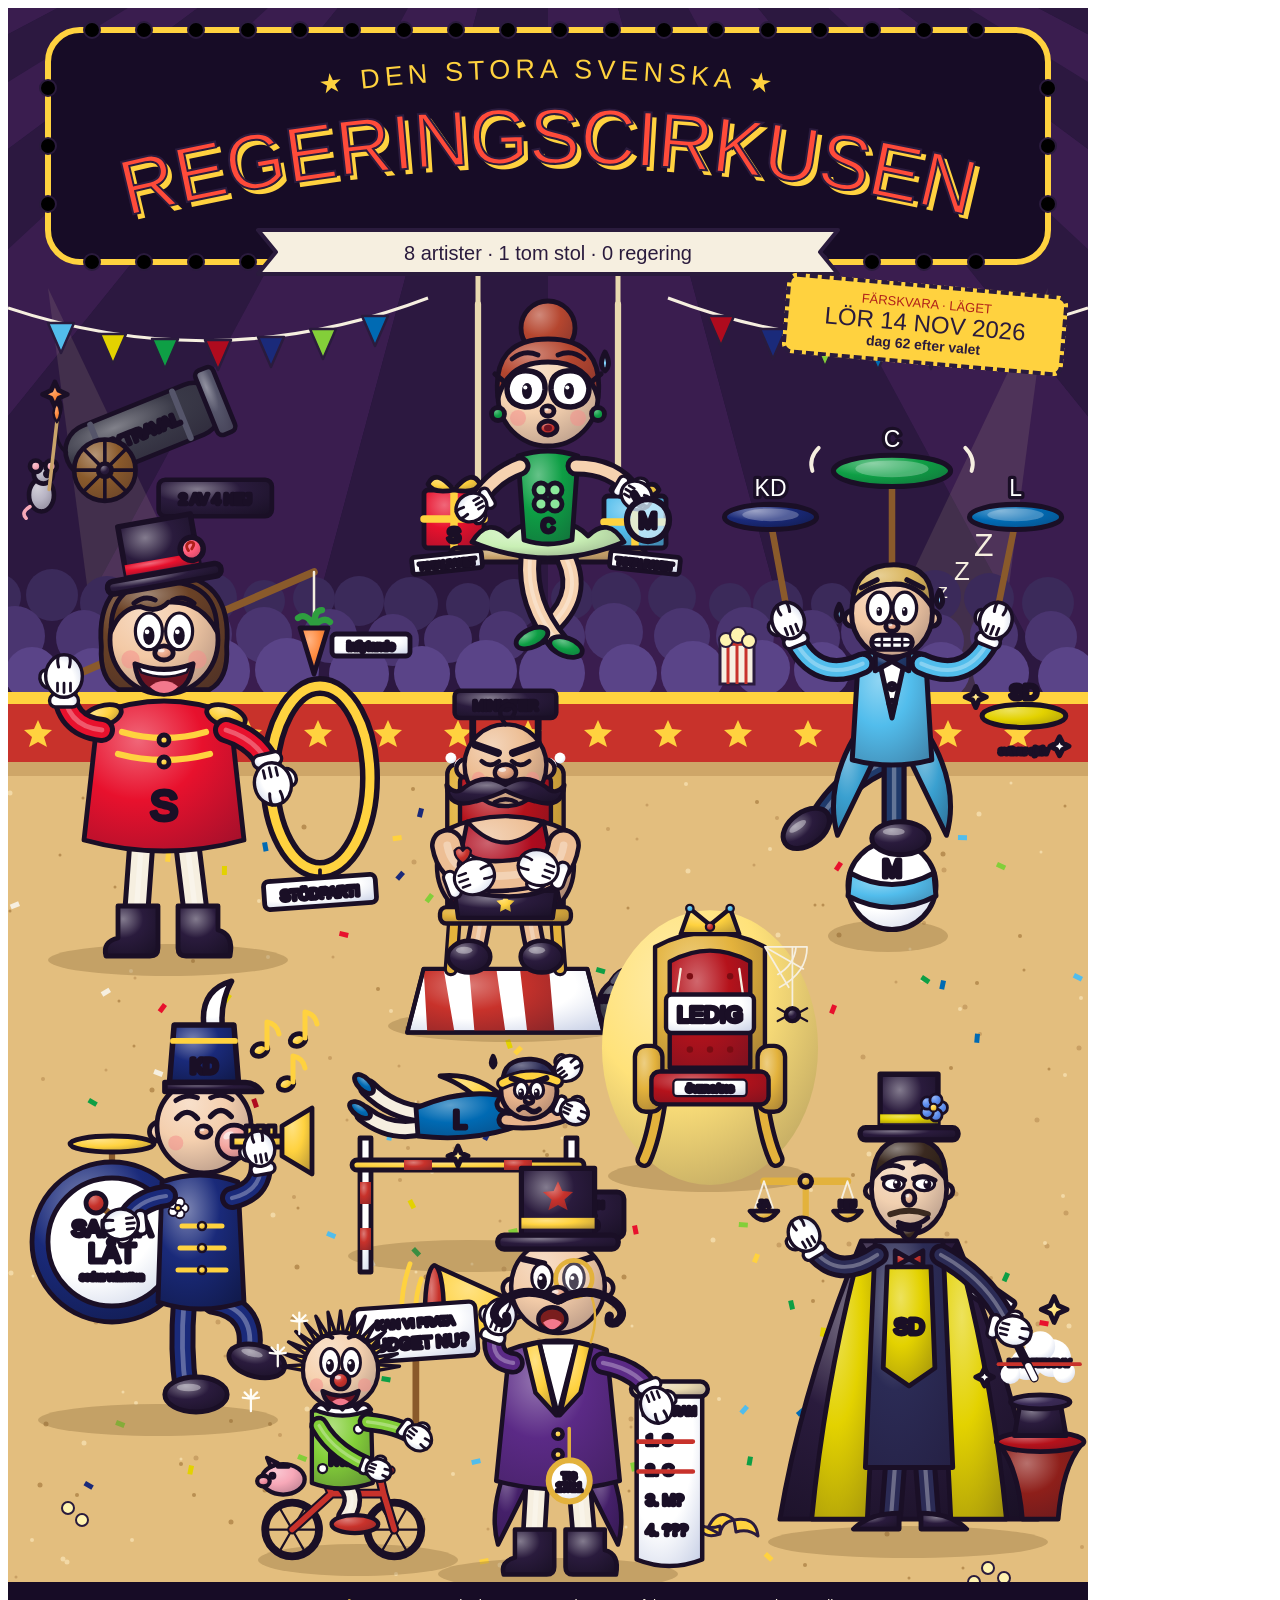
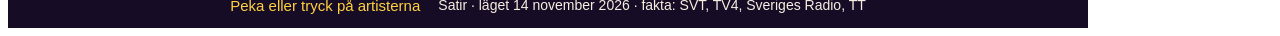
==== commit ae3f40b2: "Redraw all faces by hand in the restyled poster draft (D-006) Draft only: nothing under public/ is c" ====
--- a/drafts/2026-11-14-v2/index.html
+++ b/drafts/2026-11-14-v2/index.html
@@ -28,7 +28,7 @@
 <body data-poster="2026-11-14">
 <nav id="nav" aria-label="Affischer"></nav>
 <div id="page">
-<div id="stage"><svg aria-hidden="true" width="0" height="0" style="position:absolute"><defs><radialGradient id="g-006AB3" cx=".34" cy=".26" r=".95"><stop offset="0" stop-color="#5CA0CE"/><stop offset="0.42" stop-color="#006AB3"/><stop offset="1" stop-color="#094B83"/></radialGradient><radialGradient id="g-0E9F45" cx=".34" cy=".26" r=".95"><stop offset="0" stop-color="#65C288"/><stop offset="0.42" stop-color="#0E9F45"/><stop offset="1" stop-color="#126E3A"/></radialGradient><radialGradient id="g-1A0F26" cx=".34" cy=".26" r=".95"><stop offset="0" stop-color="#7A7481"/><stop offset="0.4" stop-color="#1A0F26"/><stop offset="1" stop-color="#100917"/></radialGradient><radialGradient id="g-1A2A7A" cx=".34" cy=".26" r=".95"><stop offset="0" stop-color="#7A83B2"/><stop offset="0.4" stop-color="#1A2A7A"/><stop offset="1" stop-color="#101949"/></radialGradient><radialGradient id="g-1F3A6B" cx=".34" cy=".26" r=".95"><stop offset="0" stop-color="#7081A0"/><stop offset="0.42" stop-color="#1F3A6B"/><stop offset="1" stop-color="#1D2B54"/></radialGradient><radialGradient id="g-2A1B3D" cx=".34" cy=".26" r=".95"><stop offset="0" stop-color="#837B8E"/><stop offset="0.4" stop-color="#2A1B3D"/><stop offset="1" stop-color="#191025"/></radialGradient><radialGradient id="g-2B2B55" cx=".34" cy=".26" r=".95"><stop offset="0" stop-color="#777792"/><stop offset="0.42" stop-color="#2B2B55"/><stop offset="1" stop-color="#252145"/></radialGradient><radialGradient id="g-3A2A55" cx=".34" cy=".26" r=".95"><stop offset="0" stop-color="#817792"/><stop offset="0.42" stop-color="#3A2A55"/><stop offset="1" stop-color="#2F2145"/></radialGradient><radialGradient id="g-3A3A48" cx=".34" cy=".26" r=".95"><stop offset="0" stop-color="#81818A"/><stop offset="0.42" stop-color="#3A3A48"/><stop offset="1" stop-color="#2F2B3C"/></radialGradient><radialGradient id="g-3AA0D0" cx=".34" cy=".26" r=".95"><stop offset="0" stop-color="#81C2E1"/><stop offset="0.42" stop-color="#3AA0D0"/><stop offset="1" stop-color="#2F6F96"/></radialGradient><radialGradient id="g-3B2A20" cx=".34" cy=".26" r=".95"><stop offset="0" stop-color="#8D837E"/><stop offset="0.4" stop-color="#3B2A20"/><stop offset="1" stop-color="#231913"/></radialGradient><radialGradient id="g-45206A" cx=".34" cy=".26" r=".95"><stop offset="0" stop-color="#8870A0"/><stop offset="0.42" stop-color="#45206A"/><stop offset="1" stop-color="#361A53"/></radialGradient><radialGradient id="g-52BDEC" cx=".34" cy=".26" r=".95"><stop offset="0" stop-color="#90D5F3"/><stop offset="0.42" stop-color="#52BDEC"/><stop offset="1" stop-color="#3F82A9"/></radialGradient><radialGradient id="g-55556A" cx=".34" cy=".26" r=".95"><stop offset="0" stop-color="#9292A0"/><stop offset="0.42" stop-color="#55556A"/><stop offset="1" stop-color="#413D53"/></radialGradient><radialGradient id="g-5B2A86" cx=".34" cy=".26" r=".95"><stop offset="0" stop-color="#9677B2"/><stop offset="0.42" stop-color="#5B2A86"/><stop offset="1" stop-color="#452165"/></radialGradient><radialGradient id="g-5B8DEF" cx=".34" cy=".26" r=".95"><stop offset="0" stop-color="#96B6F5"/><stop offset="0.42" stop-color="#5B8DEF"/><stop offset="1" stop-color="#4562AB"/></radialGradient><radialGradient id="g-6B4226" cx=".34" cy=".26" r=".95"><stop offset="0" stop-color="#A08674"/><stop offset="0.42" stop-color="#6B4226"/><stop offset="1" stop-color="#4F3126"/></radialGradient><radialGradient id="g-7A1E1E" cx=".34" cy=".26" r=".95"><stop offset="0" stop-color="#AA6F6F"/><stop offset="0.42" stop-color="#7A1E1E"/><stop offset="1" stop-color="#591921"/></radialGradient><radialGradient id="g-7FD3FF" cx=".34" cy=".26" r=".95"><stop offset="0" stop-color="#ADE3FF"/><stop offset="0.42" stop-color="#7FD3FF"/><stop offset="1" stop-color="#5D90B5"/></radialGradient><radialGradient id="g-83CF39" cx=".34" cy=".26" r=".95"><stop offset="0" stop-color="#B0E080"/><stop offset="0.42" stop-color="#83CF39"/><stop offset="1" stop-color="#5F8E33"/></radialGradient><radialGradient id="g-8A5A2B" cx=".34" cy=".26" r=".95"><stop offset="0" stop-color="#B49577"/><stop offset="0.42" stop-color="#8A5A2B"/><stop offset="1" stop-color="#644029"/></radialGradient><radialGradient id="g-8E1F1A" cx=".34" cy=".26" r=".95"><stop offset="0" stop-color="#B7706C"/><stop offset="0.42" stop-color="#8E1F1A"/><stop offset="1" stop-color="#671A1E"/></radialGradient><radialGradient id="g-AF0B1E" cx=".34" cy=".26" r=".95"><stop offset="0" stop-color="#CC636F"/><stop offset="0.42" stop-color="#AF0B1E"/><stop offset="1" stop-color="#7C0C21"/></radialGradient><radialGradient id="g-B5121B" cx=".34" cy=".26" r=".95"><stop offset="0" stop-color="#D0676D"/><stop offset="0.42" stop-color="#B5121B"/><stop offset="1" stop-color="#80111F"/></radialGradient><radialGradient id="g-B5462F" cx=".34" cy=".26" r=".95"><stop offset="0" stop-color="#D0897A"/><stop offset="0.42" stop-color="#B5462F"/><stop offset="1" stop-color="#80332C"/></radialGradient><radialGradient id="g-B8B4C4" cx=".34" cy=".26" r=".95"><stop offset="0" stop-color="#D2CFD9"/><stop offset="0.42" stop-color="#B8B4C4"/><stop offset="1" stop-color="#827C8E"/></radialGradient><radialGradient id="g-C8322B" cx=".34" cy=".26" r=".95"><stop offset="0" stop-color="#DC7C77"/><stop offset="0.42" stop-color="#C8322B"/><stop offset="1" stop-color="#8D2629"/></radialGradient><radialGradient id="g-C9A36A" cx=".34" cy=".26" r=".95"><stop offset="0" stop-color="#DCC4A0"/><stop offset="0.42" stop-color="#C9A36A"/><stop offset="1" stop-color="#8E7153"/></radialGradient><radialGradient id="g-C9F0B5" cx=".34" cy=".26" r=".95"><stop offset="0" stop-color="#DCF5D0"/><stop offset="0.42" stop-color="#C9F0B5"/><stop offset="1" stop-color="#8EA484"/></radialGradient><radialGradient id="g-D9B45A" cx=".34" cy=".26" r=".95"><stop offset="0" stop-color="#E7CF95"/><stop offset="0.42" stop-color="#D9B45A"/><stop offset="1" stop-color="#987C48"/></radialGradient><radialGradient id="g-E0A680" cx=".34" cy=".26" r=".95"><stop offset="0" stop-color="#EBC6AE"/><stop offset="0.42" stop-color="#E0A680"/><stop offset="1" stop-color="#9D7361"/></radialGradient><radialGradient id="g-E3B23C" cx=".34" cy=".26" r=".95"><stop offset="0" stop-color="#EDCE82"/><stop offset="0.42" stop-color="#E3B23C"/><stop offset="1" stop-color="#9F7B35"/></radialGradient><radialGradient id="g-E3D200" cx=".34" cy=".26" r=".95"><stop offset="0" stop-color="#EDE25C"/><stop offset="0.42" stop-color="#E3D200"/><stop offset="1" stop-color="#9F900D"/></radialGradient><radialGradient id="g-E8112D" cx=".34" cy=".26" r=".95"><stop offset="0" stop-color="#F06779"/><stop offset="0.42" stop-color="#E8112D"/><stop offset="1" stop-color="#A2102B"/></radialGradient><radialGradient id="g-E8B48C" cx=".34" cy=".26" r=".95"><stop offset="0" stop-color="#F0CFB5"/><stop offset="0.42" stop-color="#E8B48C"/><stop offset="1" stop-color="#A27C69"/></radialGradient><radialGradient id="g-E9D9B0" cx=".34" cy=".26" r=".95"><stop offset="0" stop-color="#F1E7CC"/><stop offset="0.42" stop-color="#E9D9B0"/><stop offset="1" stop-color="#A39481"/></radialGradient><radialGradient id="g-EDBE94" cx=".34" cy=".26" r=".95"><stop offset="0" stop-color="#F3D5BB"/><stop offset="0.42" stop-color="#EDBE94"/><stop offset="1" stop-color="#A5826F"/></radialGradient><radialGradient id="g-F1D0B0" cx=".34" cy=".26" r=".95"><stop offset="0" stop-color="#F6E1CC"/><stop offset="0.42" stop-color="#F1D0B0"/><stop offset="1" stop-color="#A88E81"/></radialGradient><radialGradient id="g-F28CA0" cx=".34" cy=".26" r=".95"><stop offset="0" stop-color="#F7B5C2"/><stop offset="0.42" stop-color="#F28CA0"/><stop offset="1" stop-color="#A96277"/></radialGradient><radialGradient id="g-F2CBA8" cx=".34" cy=".26" r=".95"><stop offset="0" stop-color="#F7DEC7"/><stop offset="0.42" stop-color="#F2CBA8"/><stop offset="1" stop-color="#A98B7C"/></radialGradient><radialGradient id="g-F3C9A5" cx=".34" cy=".26" r=".95"><stop offset="0" stop-color="#F7DCC5"/><stop offset="0.42" stop-color="#F3C9A5"/><stop offset="1" stop-color="#A98A7A"/></radialGradient><radialGradient id="g-F4A6A0" cx=".34" cy=".26" r=".95"><stop offset="0" stop-color="#F8C6C2"/><stop offset="0.42" stop-color="#F4A6A0"/><stop offset="1" stop-color="#AA7377"/></radialGradient><radialGradient id="g-F4CFAE" cx=".34" cy=".26" r=".95"><stop offset="0" stop-color="#F8E0CB"/><stop offset="0.42" stop-color="#F4CFAE"/><stop offset="1" stop-color="#AA8E80"/></radialGradient><radialGradient id="g-F6D2B0" cx=".34" cy=".26" r=".95"><stop offset="0" stop-color="#F9E2CC"/><stop offset="0.42" stop-color="#F6D2B0"/><stop offset="1" stop-color="#AB9081"/></radialGradient><radialGradient id="g-F6EFE0" cx=".34" cy=".26" r=".95"><stop offset="0" stop-color="#FFFFFF"/><stop offset="0.55" stop-color="#FFFFFF"/><stop offset="1" stop-color="#C8D0E6"/></radialGradient><radialGradient id="g-F7A8B8" cx=".34" cy=".26" r=".95"><stop offset="0" stop-color="#FAC7D2"/><stop offset="0.42" stop-color="#F7A8B8"/><stop offset="1" stop-color="#AC7486"/></radialGradient><radialGradient id="g-FF5A7A" cx=".34" cy=".26" r=".95"><stop offset="0" stop-color="#FF95AA"/><stop offset="0.42" stop-color="#FF5A7A"/><stop offset="1" stop-color="#B1405D"/></radialGradient><radialGradient id="g-FF8A3D" cx=".34" cy=".26" r=".95"><stop offset="0" stop-color="#FFB483"/><stop offset="0.42" stop-color="#FF8A3D"/><stop offset="1" stop-color="#B16035"/></radialGradient><radialGradient id="g-FFD23F" cx=".34" cy=".26" r=".95"><stop offset="0" stop-color="#FFE284"/><stop offset="0.42" stop-color="#FFD23F"/><stop offset="1" stop-color="#B19036"/></radialGradient><radialGradient id="g-FFE27A" cx=".34" cy=".26" r=".95"><stop offset="0" stop-color="#FFECAA"/><stop offset="0.42" stop-color="#FFE27A"/><stop offset="1" stop-color="#B19A5D"/></radialGradient><radialGradient id="g-FFFDF6" cx=".34" cy=".26" r=".95"><stop offset="0" stop-color="#FFFFFF"/><stop offset="0.55" stop-color="#FFFFFF"/><stop offset="1" stop-color="#C8D0E6"/></radialGradient><radialGradient id="g-FFFFFF" cx=".34" cy=".26" r=".95"><stop offset="0" stop-color="#FFFFFF"/><stop offset="0.55" stop-color="#FFFFFF"/><stop offset="1" stop-color="#C8D0E6"/></radialGradient></defs></svg>
+<div id="stage"><svg aria-hidden="true" width="0" height="0" style="position:absolute"><defs><radialGradient id="g-006AB3" cx=".34" cy=".26" r=".95"><stop offset="0" stop-color="#5CA0CE"/><stop offset="0.42" stop-color="#006AB3"/><stop offset="1" stop-color="#094B83"/></radialGradient><radialGradient id="g-0E9F45" cx=".34" cy=".26" r=".95"><stop offset="0" stop-color="#65C288"/><stop offset="0.42" stop-color="#0E9F45"/><stop offset="1" stop-color="#126E3A"/></radialGradient><radialGradient id="g-1A2A7A" cx=".34" cy=".26" r=".95"><stop offset="0" stop-color="#7A83B2"/><stop offset="0.4" stop-color="#1A2A7A"/><stop offset="1" stop-color="#101949"/></radialGradient><radialGradient id="g-1F3A6B" cx=".34" cy=".26" r=".95"><stop offset="0" stop-color="#7081A0"/><stop offset="0.42" stop-color="#1F3A6B"/><stop offset="1" stop-color="#1D2B54"/></radialGradient><radialGradient id="g-2A1B3D" cx=".34" cy=".26" r=".95"><stop offset="0" stop-color="#837B8E"/><stop offset="0.4" stop-color="#2A1B3D"/><stop offset="1" stop-color="#191025"/></radialGradient><radialGradient id="g-2B2B55" cx=".34" cy=".26" r=".95"><stop offset="0" stop-color="#777792"/><stop offset="0.42" stop-color="#2B2B55"/><stop offset="1" stop-color="#252145"/></radialGradient><radialGradient id="g-3A2A55" cx=".34" cy=".26" r=".95"><stop offset="0" stop-color="#817792"/><stop offset="0.42" stop-color="#3A2A55"/><stop offset="1" stop-color="#2F2145"/></radialGradient><radialGradient id="g-3A3A48" cx=".34" cy=".26" r=".95"><stop offset="0" stop-color="#81818A"/><stop offset="0.42" stop-color="#3A3A48"/><stop offset="1" stop-color="#2F2B3C"/></radialGradient><radialGradient id="g-3AA0D0" cx=".34" cy=".26" r=".95"><stop offset="0" stop-color="#81C2E1"/><stop offset="0.42" stop-color="#3AA0D0"/><stop offset="1" stop-color="#2F6F96"/></radialGradient><radialGradient id="g-3B2A20" cx=".34" cy=".26" r=".95"><stop offset="0" stop-color="#8D837E"/><stop offset="0.4" stop-color="#3B2A20"/><stop offset="1" stop-color="#231913"/></radialGradient><radialGradient id="g-45206A" cx=".34" cy=".26" r=".95"><stop offset="0" stop-color="#8870A0"/><stop offset="0.42" stop-color="#45206A"/><stop offset="1" stop-color="#361A53"/></radialGradient><radialGradient id="g-52BDEC" cx=".34" cy=".26" r=".95"><stop offset="0" stop-color="#90D5F3"/><stop offset="0.42" stop-color="#52BDEC"/><stop offset="1" stop-color="#3F82A9"/></radialGradient><radialGradient id="g-55556A" cx=".34" cy=".26" r=".95"><stop offset="0" stop-color="#9292A0"/><stop offset="0.42" stop-color="#55556A"/><stop offset="1" stop-color="#413D53"/></radialGradient><radialGradient id="g-5B2A86" cx=".34" cy=".26" r=".95"><stop offset="0" stop-color="#9677B2"/><stop offset="0.42" stop-color="#5B2A86"/><stop offset="1" stop-color="#452165"/></radialGradient><radialGradient id="g-5B8DEF" cx=".34" cy=".26" r=".95"><stop offset="0" stop-color="#96B6F5"/><stop offset="0.42" stop-color="#5B8DEF"/><stop offset="1" stop-color="#4562AB"/></radialGradient><radialGradient id="g-6B4226" cx=".34" cy=".26" r=".95"><stop offset="0" stop-color="#A08674"/><stop offset="0.42" stop-color="#6B4226"/><stop offset="1" stop-color="#4F3126"/></radialGradient><radialGradient id="g-7FD3FF" cx=".34" cy=".26" r=".95"><stop offset="0" stop-color="#ADE3FF"/><stop offset="0.42" stop-color="#7FD3FF"/><stop offset="1" stop-color="#5D90B5"/></radialGradient><radialGradient id="g-83CF39" cx=".34" cy=".26" r=".95"><stop offset="0" stop-color="#B0E080"/><stop offset="0.42" stop-color="#83CF39"/><stop offset="1" stop-color="#5F8E33"/></radialGradient><radialGradient id="g-8A5A2B" cx=".34" cy=".26" r=".95"><stop offset="0" stop-color="#B49577"/><stop offset="0.42" stop-color="#8A5A2B"/><stop offset="1" stop-color="#644029"/></radialGradient><radialGradient id="g-8E1F1A" cx=".34" cy=".26" r=".95"><stop offset="0" stop-color="#B7706C"/><stop offset="0.42" stop-color="#8E1F1A"/><stop offset="1" stop-color="#671A1E"/></radialGradient><radialGradient id="g-AF0B1E" cx=".34" cy=".26" r=".95"><stop offset="0" stop-color="#CC636F"/><stop offset="0.42" stop-color="#AF0B1E"/><stop offset="1" stop-color="#7C0C21"/></radialGradient><radialGradient id="g-B5121B" cx=".34" cy=".26" r=".95"><stop offset="0" stop-color="#D0676D"/><stop offset="0.42" stop-color="#B5121B"/><stop offset="1" stop-color="#80111F"/></radialGradient><radialGradient id="g-B5462F" cx=".34" cy=".26" r=".95"><stop offset="0" stop-color="#D0897A"/><stop offset="0.42" stop-color="#B5462F"/><stop offset="1" stop-color="#80332C"/></radialGradient><radialGradient id="g-B8B4C4" cx=".34" cy=".26" r=".95"><stop offset="0" stop-color="#D2CFD9"/><stop offset="0.42" stop-color="#B8B4C4"/><stop offset="1" stop-color="#827C8E"/></radialGradient><radialGradient id="g-C8322B" cx=".34" cy=".26" r=".95"><stop offset="0" stop-color="#DC7C77"/><stop offset="0.42" stop-color="#C8322B"/><stop offset="1" stop-color="#8D2629"/></radialGradient><radialGradient id="g-C9A36A" cx=".34" cy=".26" r=".95"><stop offset="0" stop-color="#DCC4A0"/><stop offset="0.42" stop-color="#C9A36A"/><stop offset="1" stop-color="#8E7153"/></radialGradient><radialGradient id="g-C9F0B5" cx=".34" cy=".26" r=".95"><stop offset="0" stop-color="#DCF5D0"/><stop offset="0.42" stop-color="#C9F0B5"/><stop offset="1" stop-color="#8EA484"/></radialGradient><radialGradient id="g-D9B45A" cx=".34" cy=".26" r=".95"><stop offset="0" stop-color="#E7CF95"/><stop offset="0.42" stop-color="#D9B45A"/><stop offset="1" stop-color="#987C48"/></radialGradient><radialGradient id="g-DDA076" cx=".34" cy=".26" r=".95"><stop offset="0" stop-color="#E9C2A7"/><stop offset="0.42" stop-color="#DDA076"/><stop offset="1" stop-color="#9B6F5B"/></radialGradient><radialGradient id="g-DFA07C" cx=".34" cy=".26" r=".95"><stop offset="0" stop-color="#EBC2AB"/><stop offset="0.42" stop-color="#DFA07C"/><stop offset="1" stop-color="#9C6F5F"/></radialGradient><radialGradient id="g-E3B23C" cx=".34" cy=".26" r=".95"><stop offset="0" stop-color="#EDCE82"/><stop offset="0.42" stop-color="#E3B23C"/><stop offset="1" stop-color="#9F7B35"/></radialGradient><radialGradient id="g-E3B291" cx=".34" cy=".26" r=".95"><stop offset="0" stop-color="#EDCEB9"/><stop offset="0.42" stop-color="#E3B291"/><stop offset="1" stop-color="#9F7B6D"/></radialGradient><radialGradient id="g-E3D200" cx=".34" cy=".26" r=".95"><stop offset="0" stop-color="#EDE25C"/><stop offset="0.42" stop-color="#E3D200"/><stop offset="1" stop-color="#9F900D"/></radialGradient><radialGradient id="g-E8112D" cx=".34" cy=".26" r=".95"><stop offset="0" stop-color="#F06779"/><stop offset="0.42" stop-color="#E8112D"/><stop offset="1" stop-color="#A2102B"/></radialGradient><radialGradient id="g-E8A688" cx=".34" cy=".26" r=".95"><stop offset="0" stop-color="#F0C6B3"/><stop offset="0.42" stop-color="#E8A688"/><stop offset="1" stop-color="#A27367"/></radialGradient><radialGradient id="g-E8B48C" cx=".34" cy=".26" r=".95"><stop offset="0" stop-color="#F0CFB5"/><stop offset="0.42" stop-color="#E8B48C"/><stop offset="1" stop-color="#A27C69"/></radialGradient><radialGradient id="g-E9D9B0" cx=".34" cy=".26" r=".95"><stop offset="0" stop-color="#F1E7CC"/><stop offset="0.42" stop-color="#E9D9B0"/><stop offset="1" stop-color="#A39481"/></radialGradient><radialGradient id="g-EBA98A" cx=".34" cy=".26" r=".95"><stop offset="0" stop-color="#F2C8B4"/><stop offset="0.42" stop-color="#EBA98A"/><stop offset="1" stop-color="#A47568"/></radialGradient><radialGradient id="g-EBB08F" cx=".34" cy=".26" r=".95"><stop offset="0" stop-color="#F2CCB7"/><stop offset="0.42" stop-color="#EBB08F"/><stop offset="1" stop-color="#A4796B"/></radialGradient><radialGradient id="g-EDB79A" cx=".34" cy=".26" r=".95"><stop offset="0" stop-color="#F3D1BE"/><stop offset="0.42" stop-color="#EDB79A"/><stop offset="1" stop-color="#A57E73"/></radialGradient><radialGradient id="g-EDBE94" cx=".34" cy=".26" r=".95"><stop offset="0" stop-color="#F3D5BB"/><stop offset="0.42" stop-color="#EDBE94"/><stop offset="1" stop-color="#A5826F"/></radialGradient><radialGradient id="g-F1D0B0" cx=".34" cy=".26" r=".95"><stop offset="0" stop-color="#F6E1CC"/><stop offset="0.42" stop-color="#F1D0B0"/><stop offset="1" stop-color="#A88E81"/></radialGradient><radialGradient id="g-F28CA0" cx=".34" cy=".26" r=".95"><stop offset="0" stop-color="#F7B5C2"/><stop offset="0.42" stop-color="#F28CA0"/><stop offset="1" stop-color="#A96277"/></radialGradient><radialGradient id="g-F2CBA8" cx=".34" cy=".26" r=".95"><stop offset="0" stop-color="#F7DEC7"/><stop offset="0.42" stop-color="#F2CBA8"/><stop offset="1" stop-color="#A98B7C"/></radialGradient><radialGradient id="g-F3C9A5" cx=".34" cy=".26" r=".95"><stop offset="0" stop-color="#F7DCC5"/><stop offset="0.42" stop-color="#F3C9A5"/><stop offset="1" stop-color="#A98A7A"/></radialGradient><radialGradient id="g-F4A6A0" cx=".34" cy=".26" r=".95"><stop offset="0" stop-color="#F8C6C2"/><stop offset="0.42" stop-color="#F4A6A0"/><stop offset="1" stop-color="#AA7377"/></radialGradient><radialGradient id="g-F4CFAE" cx=".34" cy=".26" r=".95"><stop offset="0" stop-color="#F8E0CB"/><stop offset="0.42" stop-color="#F4CFAE"/><stop offset="1" stop-color="#AA8E80"/></radialGradient><radialGradient id="g-F6D2B0" cx=".34" cy=".26" r=".95"><stop offset="0" stop-color="#F9E2CC"/><stop offset="0.42" stop-color="#F6D2B0"/><stop offset="1" stop-color="#AB9081"/></radialGradient><radialGradient id="g-F6EFE0" cx=".34" cy=".26" r=".95"><stop offset="0" stop-color="#FFFFFF"/><stop offset="0.55" stop-color="#FFFFFF"/><stop offset="1" stop-color="#C8D0E6"/></radialGradient><radialGradient id="g-F7A8B8" cx=".34" cy=".26" r=".95"><stop offset="0" stop-color="#FAC7D2"/><stop offset="0.42" stop-color="#F7A8B8"/><stop offset="1" stop-color="#AC7486"/></radialGradient><radialGradient id="g-FF5A7A" cx=".34" cy=".26" r=".95"><stop offset="0" stop-color="#FF95AA"/><stop offset="0.42" stop-color="#FF5A7A"/><stop offset="1" stop-color="#B1405D"/></radialGradient><radialGradient id="g-FF8A3D" cx=".34" cy=".26" r=".95"><stop offset="0" stop-color="#FFB483"/><stop offset="0.42" stop-color="#FF8A3D"/><stop offset="1" stop-color="#B16035"/></radialGradient><radialGradient id="g-FFD23F" cx=".34" cy=".26" r=".95"><stop offset="0" stop-color="#FFE284"/><stop offset="0.42" stop-color="#FFD23F"/><stop offset="1" stop-color="#B19036"/></radialGradient><radialGradient id="g-FFE27A" cx=".34" cy=".26" r=".95"><stop offset="0" stop-color="#FFECAA"/><stop offset="0.42" stop-color="#FFE27A"/><stop offset="1" stop-color="#B19A5D"/></radialGradient><radialGradient id="g-FFFDF6" cx=".34" cy=".26" r=".95"><stop offset="0" stop-color="#FFFFFF"/><stop offset="0.55" stop-color="#FFFFFF"/><stop offset="1" stop-color="#C8D0E6"/></radialGradient><radialGradient id="g-FFFFFF" cx=".34" cy=".26" r=".95"><stop offset="0" stop-color="#FFFFFF"/><stop offset="0.55" stop-color="#FFFFFF"/><stop offset="1" stop-color="#C8D0E6"/></radialGradient></defs></svg>
 <div style="width: 1080px; height: 1620px; position: relative; overflow: hidden; background: #24163A; font-family: Inter, sans-serif; color: #2A1B3D">
 <svg aria-hidden="true" width="1080" height="1620" viewBox="0 0 1080 1620" style="position:absolute;left:0;top:0"><rect width="1080" height="1620" fill="#24163A"/><polygon points="540,-260 -1572,720 -1308,720" fill="#3A1D4F"/><polygon points="540,-260 -1308,720 -1044,720" fill="#2C1840"/><polygon points="540,-260 -1044,720 -780,720" fill="#3A1D4F"/><polygon points="540,-260 -780,720 -516,720" fill="#2C1840"/><polygon points="540,-260 -516,720 -252,720" fill="#3A1D4F"/><polygon points="540,-260 -252,720 12,720" fill="#2C1840"/><polygon points="540,-260 12,720 276,720" fill="#3A1D4F"/><polygon points="540,-260 276,720 540,720" fill="#2C1840"/><polygon points="540,-260 540,720 804,720" fill="#3A1D4F"/><polygon points="540,-260 804,720 1068,720" fill="#2C1840"/><polygon points="540,-260 1068,720 1332,720" fill="#3A1D4F"/><polygon points="540,-260 1332,720 1596,720" fill="#2C1840"/><polygon points="540,-260 1596,720 1860,720" fill="#3A1D4F"/><polygon points="540,-260 1860,720 2124,720" fill="#2C1840"/><polygon points="540,-260 2124,720 2388,720" fill="#3A1D4F"/><polygon points="540,-260 2388,720 2652,720" fill="#2C1840"/><g class="sweepL"><polygon points="40,280 200,1500 620,1500" fill="#FFF3B0" opacity=".10"/></g><g class="sweepR"><polygon points="1040,280 460,1500 880,1500" fill="#FFF3B0" opacity=".10"/></g><circle cx="-10" cy="589" r="23" fill="#3B2A5A"/><circle cx="44" cy="587" r="26" fill="#3B2A5A"/><circle cx="99" cy="595" r="27" fill="#3B2A5A"/><circle cx="156" cy="596" r="23" fill="#3B2A5A"/><circle cx="204" cy="590" r="25" fill="#3B2A5A"/><circle cx="256" cy="593" r="21" fill="#3B2A5A"/><circle cx="306" cy="590" r="21" fill="#3B2A5A"/><circle cx="351" cy="593" r="25" fill="#3B2A5A"/><circle cx="403" cy="596" r="27" fill="#3B2A5A"/><circle cx="460" cy="597" r="22" fill="#3B2A5A"/><circle cx="506" cy="596" r="25" fill="#3B2A5A"/><circle cx="564" cy="590" r="21" fill="#3B2A5A"/><circle cx="608" cy="589" r="25" fill="#3B2A5A"/><circle cx="664" cy="589" r="24" fill="#3B2A5A"/><circle cx="722" cy="596" r="21" fill="#3B2A5A"/><circle cx="770" cy="597" r="25" fill="#3B2A5A"/><circle cx="824" cy="596" r="21" fill="#3B2A5A"/><circle cx="871" cy="588" r="23" fill="#3B2A5A"/><circle cx="927" cy="588" r="26" fill="#3B2A5A"/><circle cx="981" cy="590" r="25" fill="#3B2A5A"/><circle cx="1040" cy="595" r="26" fill="#3B2A5A"/><circle cx="7" cy="628" r="30" fill="#4A3570"/><circle cx="76" cy="630" r="28" fill="#4A3570"/><circle cx="139" cy="626" r="26" fill="#4A3570"/><circle cx="195" cy="626" r="29" fill="#4A3570"/><circle cx="256" cy="627" r="28" fill="#4A3570"/><circle cx="322" cy="628" r="27" fill="#4A3570"/><circle cx="385" cy="632" r="26" fill="#4A3570"/><circle cx="440" cy="631" r="24" fill="#4A3570"/><circle cx="496" cy="628" r="25" fill="#4A3570"/><circle cx="550" cy="629" r="27" fill="#4A3570"/><circle cx="606" cy="624" r="29" fill="#4A3570"/><circle cx="674" cy="628" r="28" fill="#4A3570"/><circle cx="737" cy="628" r="29" fill="#4A3570"/><circle cx="804" cy="630" r="28" fill="#4A3570"/><circle cx="863" cy="624" r="30" fill="#4A3570"/><circle cx="929" cy="633" r="27" fill="#4A3570"/><circle cx="986" cy="627" r="24" fill="#4A3570"/><circle cx="1043" cy="629" r="26" fill="#4A3570"/><circle cx="24" cy="666" r="27" fill="#5A4488"/><circle cx="85" cy="668" r="28" fill="#5A4488"/><circle cx="144" cy="659" r="30" fill="#5A4488"/><circle cx="209" cy="663" r="33" fill="#5A4488"/><circle cx="279" cy="662" r="32" fill="#5A4488"/><circle cx="351" cy="666" r="30" fill="#5A4488"/><circle cx="414" cy="666" r="28" fill="#5A4488"/><circle cx="478" cy="663" r="31" fill="#5A4488"/><circle cx="544" cy="665" r="33" fill="#5A4488"/><circle cx="620" cy="665" r="29" fill="#5A4488"/><circle cx="685" cy="665" r="32" fill="#5A4488"/><circle cx="754" cy="660" r="28" fill="#5A4488"/><circle cx="814" cy="662" r="28" fill="#5A4488"/><circle cx="875" cy="666" r="27" fill="#5A4488"/><circle cx="933" cy="663" r="29" fill="#5A4488"/><circle cx="993" cy="665" r="28" fill="#5A4488"/><circle cx="1059" cy="668" r="29" fill="#5A4488"/><g font-size="20" fill="#F6EFE0" class="blink"><text x="930" y="590">z</text><text x="946" y="572" font-size="26">Z</text><text x="966" y="548" font-size="32">Z</text></g><rect x="712" y="636" width="34" height="40" fill="#F6EFE0" stroke="#2A1B3D" stroke-width="3"/><path d="M712 636h34M720 636v40M729 636v40M738 636v40" stroke="#C8322B" stroke-width="3"/><g fill="#FFF3B0" stroke="#2A1B3D" stroke-width="2"><circle cx="718" cy="632" r="7"/><circle cx="730" cy="627" r="8"/><circle cx="741" cy="633" r="7"/></g><rect x="0" y="690" width="1080" height="64" fill="#C8322B"/><rect x="0" y="684" width="1080" height="12" fill="#FFD23F"/><path d="M30 712l4 9 10 1 -8 7 3 10 -9 -5 -9 5 3 -10 -8 -7 10 -1z" fill="#FFD23F"/><path d="M100 712l4 9 10 1 -8 7 3 10 -9 -5 -9 5 3 -10 -8 -7 10 -1z" fill="#FFD23F"/><path d="M170 712l4 9 10 1 -8 7 3 10 -9 -5 -9 5 3 -10 -8 -7 10 -1z" fill="#FFD23F"/><path d="M240 712l4 9 10 1 -8 7 3 10 -9 -5 -9 5 3 -10 -8 -7 10 -1z" fill="#FFD23F"/><path d="M310 712l4 9 10 1 -8 7 3 10 -9 -5 -9 5 3 -10 -8 -7 10 -1z" fill="#FFD23F"/><path d="M380 712l4 9 10 1 -8 7 3 10 -9 -5 -9 5 3 -10 -8 -7 10 -1z" fill="#FFD23F"/><path d="M450 712l4 9 10 1 -8 7 3 10 -9 -5 -9 5 3 -10 -8 -7 10 -1z" fill="#FFD23F"/><path d="M520 712l4 9 10 1 -8 7 3 10 -9 -5 -9 5 3 -10 -8 -7 10 -1z" fill="#FFD23F"/><path d="M590 712l4 9 10 1 -8 7 3 10 -9 -5 -9 5 3 -10 -8 -7 10 -1z" fill="#FFD23F"/><path d="M660 712l4 9 10 1 -8 7 3 10 -9 -5 -9 5 3 -10 -8 -7 10 -1z" fill="#FFD23F"/><path d="M730 712l4 9 10 1 -8 7 3 10 -9 -5 -9 5 3 -10 -8 -7 10 -1z" fill="#FFD23F"/><path d="M800 712l4 9 10 1 -8 7 3 10 -9 -5 -9 5 3 -10 -8 -7 10 -1z" fill="#FFD23F"/><path d="M870 712l4 9 10 1 -8 7 3 10 -9 -5 -9 5 3 -10 -8 -7 10 -1z" fill="#FFD23F"/><path d="M940 712l4 9 10 1 -8 7 3 10 -9 -5 -9 5 3 -10 -8 -7 10 -1z" fill="#FFD23F"/><path d="M1010 712l4 9 10 1 -8 7 3 10 -9 -5 -9 5 3 -10 -8 -7 10 -1z" fill="#FFD23F"/><rect x="0" y="754" width="1080" height="866" fill="#E3BE7E"/><rect x="0" y="754" width="1080" height="14" fill="#B98F52" opacity=".5"/><circle cx="257" cy="1482" r="2.5" fill="#B98F52"/><circle cx="110" cy="1242" r="2.5" fill="#B98F52"/><circle cx="803" cy="1182" r="2" fill="#F2D9A6"/><circle cx="212" cy="1268" r="2.5" fill="#F2D9A6"/><circle cx="127" cy="970" r="1.5" fill="#C9A064"/><circle cx="902" cy="941" r="1.5" fill="#F2D9A6"/><circle cx="107" cy="879" r="1.5" fill="#B98F52"/><circle cx="309" cy="1324" r="1.5" fill="#F2D9A6"/><circle cx="52" cy="847" r="1.5" fill="#B98F52"/><circle cx="770" cy="927" r="2.5" fill="#F2D9A6"/><circle cx="711" cy="1391" r="2" fill="#F2D9A6"/><circle cx="251" cy="893" r="2" fill="#F2D9A6"/><circle cx="983" cy="1270" r="2" fill="#C9A064"/><circle cx="295" cy="879" r="2.5" fill="#F2D9A6"/><circle cx="542" cy="1265" r="2.5" fill="#C9A064"/><circle cx="1057" cy="798" r="1.5" fill="#B98F52"/><circle cx="740" cy="925" r="2.5" fill="#B98F52"/><circle cx="55" cy="1551" r="2.5" fill="#F2D9A6"/><circle cx="186" cy="1487" r="2" fill="#B98F52"/><circle cx="751" cy="946" r="2" fill="#C9A064"/><circle cx="1029" cy="1112" r="2.5" fill="#C9A064"/><circle cx="399" cy="1020" r="2" fill="#B98F52"/><circle cx="464" cy="979" r="2.5" fill="#F2D9A6"/><circle cx="728" cy="1523" r="1.5" fill="#C9A064"/><circle cx="572" cy="1258" r="2" fill="#C9A064"/><circle cx="705" cy="1232" r="2.5" fill="#F2D9A6"/><circle cx="746" cy="857" r="1.5" fill="#C9A064"/><circle cx="464" cy="1256" r="1.5" fill="#F2D9A6"/><circle cx="418" cy="1269" r="2.5" fill="#B98F52"/><circle cx="3" cy="1265" r="2.5" fill="#F2D9A6"/><circle cx="173" cy="1451" r="1.5" fill="#F2D9A6"/><circle cx="408" cy="1264" r="1.5" fill="#F2D9A6"/><circle cx="680" cy="863" r="2.5" fill="#F2D9A6"/><circle cx="948" cy="1186" r="2.5" fill="#C9A064"/><circle cx="325" cy="949" r="1.5" fill="#C9A064"/><circle cx="309" cy="1379" r="2" fill="#B98F52"/><circle cx="299" cy="1401" r="2.5" fill="#F2D9A6"/><circle cx="717" cy="934" r="2.5" fill="#B98F52"/><circle cx="268" cy="796" r="1.5" fill="#B98F52"/><circle cx="210" cy="1314" r="2.5" fill="#C9A064"/><circle cx="888" cy="974" r="1.5" fill="#C9A064"/><circle cx="515" cy="992" r="2" fill="#B98F52"/><circle cx="492" cy="1557" r="2.5" fill="#F2D9A6"/><circle cx="531" cy="1332" r="2" fill="#C9A064"/><circle cx="124" cy="1532" r="2" fill="#F2D9A6"/><circle cx="1058" cy="1205" r="2.5" fill="#C9A064"/><circle cx="310" cy="1311" r="2.5" fill="#C9A064"/><circle cx="901" cy="1570" r="1.5" fill="#B98F52"/><circle cx="8" cy="1569" r="1.5" fill="#C9A064"/><circle cx="289" cy="1259" r="2.5" fill="#B98F52"/><circle cx="246" cy="1344" r="1.5" fill="#F2D9A6"/><circle cx="1061" cy="1318" r="2.5" fill="#F2D9A6"/><circle cx="217" cy="1348" r="1.5" fill="#C9A064"/><circle cx="391" cy="1058" r="1.5" fill="#C9A064"/><circle cx="1039" cy="1238" r="2.5" fill="#C9A064"/><circle cx="129" cy="1228" r="2" fill="#B98F52"/><circle cx="1035" cy="1395" r="2.5" fill="#C9A064"/><circle cx="567" cy="1238" r="2.5" fill="#B98F52"/><circle cx="979" cy="1294" r="1.5" fill="#B98F52"/><circle cx="1071" cy="1040" r="2.5" fill="#C9A064"/><circle cx="916" cy="915" r="2" fill="#C9A064"/><circle cx="803" cy="1227" r="2" fill="#C9A064"/><circle cx="492" cy="1213" r="1.5" fill="#C9A064"/><circle cx="620" cy="900" r="1.5" fill="#B98F52"/><circle cx="749" cy="921" r="2" fill="#C9A064"/><circle cx="957" cy="999" r="2.5" fill="#C9A064"/><circle cx="815" cy="1273" r="1.5" fill="#B98F52"/><circle cx="458" cy="940" r="2.5" fill="#F2D9A6"/><circle cx="1055" cy="1188" r="2" fill="#F2D9A6"/><circle cx="400" cy="1140" r="2" fill="#C9A064"/><circle cx="749" cy="794" r="2" fill="#B98F52"/><circle cx="939" cy="1226" r="2.5" fill="#C9A064"/><circle cx="787" cy="1114" r="2.5" fill="#B98F52"/><circle cx="605" cy="1299" r="1.5" fill="#C9A064"/><circle cx="468" cy="882" r="1.5" fill="#F2D9A6"/><circle cx="556" cy="815" r="1.5" fill="#F2D9A6"/><circle cx="265" cy="1207" r="2.5" fill="#F2D9A6"/><circle cx="831" cy="927" r="2.5" fill="#B98F52"/><circle cx="1012" cy="1492" r="2" fill="#C9A064"/><circle cx="571" cy="833" r="2.5" fill="#C9A064"/><circle cx="871" cy="849" r="2" fill="#C9A064"/><circle cx="181" cy="1041" r="1.5" fill="#B98F52"/><circle cx="455" cy="843" r="2" fill="#C9A064"/><circle cx="929" cy="786" r="2" fill="#B98F52"/><circle cx="855" cy="1049" r="2.5" fill="#C9A064"/><circle cx="88" cy="1314" r="2.5" fill="#C9A064"/><circle cx="224" cy="940" r="2" fill="#C9A064"/><circle cx="370" cy="981" r="2" fill="#B98F52"/><circle cx="624" cy="1318" r="1.5" fill="#F2D9A6"/><circle cx="912" cy="1287" r="2.5" fill="#C9A064"/><circle cx="554" cy="1130" r="1.5" fill="#F2D9A6"/><circle cx="75" cy="790" r="1.5" fill="#B98F52"/><circle cx="1035" cy="1339" r="1.5" fill="#B98F52"/><circle cx="972" cy="1026" r="2" fill="#C9A064"/><circle cx="885" cy="1447" r="2" fill="#B98F52"/><circle cx="805" cy="1293" r="2" fill="#B98F52"/><circle cx="440" cy="1010" r="2" fill="#C9A064"/><circle cx="286" cy="1189" r="2" fill="#C9A064"/><circle cx="265" cy="789" r="1.5" fill="#B98F52"/><circle cx="523" cy="1216" r="1.5" fill="#C9A064"/><circle cx="173" cy="1456" r="2" fill="#B98F52"/><circle cx="577" cy="1388" r="1.5" fill="#B98F52"/><circle cx="600" cy="821" r="2" fill="#C9A064"/><circle cx="322" cy="1050" r="2" fill="#C9A064"/><circle cx="539" cy="1147" r="2" fill="#B98F52"/><circle cx="662" cy="1025" r="1.5" fill="#F2D9A6"/><circle cx="446" cy="1140" r="1.5" fill="#C9A064"/><circle cx="686" cy="1165" r="1.5" fill="#F2D9A6"/><circle cx="571" cy="1289" r="2.5" fill="#C9A064"/><circle cx="508" cy="1291" r="1.5" fill="#C9A064"/><circle cx="541" cy="866" r="1.5" fill="#F2D9A6"/><circle cx="85" cy="1178" r="1.5" fill="#F2D9A6"/><circle cx="623" cy="1419" r="1.5" fill="#C9A064"/><circle cx="317" cy="1448" r="2.5" fill="#B98F52"/><circle cx="797" cy="1557" r="2" fill="#B98F52"/><circle cx="1012" cy="928" r="2" fill="#B98F52"/><circle cx="296" cy="819" r="2.5" fill="#B98F52"/><circle cx="879" cy="1526" r="2.5" fill="#B98F52"/><circle cx="285" cy="1311" r="2.5" fill="#B98F52"/><circle cx="32" cy="1477" r="2.5" fill="#B98F52"/><circle cx="470" cy="862" r="1.5" fill="#C9A064"/><circle cx="272" cy="1427" r="2" fill="#C9A064"/><circle cx="771" cy="1237" r="2.5" fill="#C9A064"/><circle cx="38" cy="1416" r="2.5" fill="#B98F52"/><circle cx="500" cy="1276" r="2" fill="#C9A064"/><circle cx="935" cy="846" r="2.5" fill="#B98F52"/><circle cx="188" cy="1450" r="2.5" fill="#C9A064"/><circle cx="970" cy="1033" r="1.5" fill="#F2D9A6"/><circle cx="480" cy="1521" r="1.5" fill="#C9A064"/><circle cx="942" cy="1280" r="2" fill="#C9A064"/><circle cx="981" cy="1475" r="2" fill="#C9A064"/><circle cx="406" cy="854" r="2.5" fill="#C9A064"/><circle cx="679" cy="1035" r="2.5" fill="#B98F52"/><circle cx="623" cy="1411" r="2.5" fill="#C9A064"/><circle cx="25" cy="1268" r="1.5" fill="#F2D9A6"/><circle cx="550" cy="1463" r="1.5" fill="#B98F52"/><circle cx="445" cy="1466" r="2" fill="#F2D9A6"/><circle cx="1057" cy="1067" r="2" fill="#F2D9A6"/><circle cx="955" cy="1560" r="1.5" fill="#B98F52"/><circle cx="408" cy="1094" r="1.5" fill="#F2D9A6"/><circle cx="35" cy="1071" r="2" fill="#C9A064"/><circle cx="1037" cy="1235" r="2" fill="#F2D9A6"/><circle cx="429" cy="990" r="1.5" fill="#B98F52"/><circle cx="184" cy="920" r="2.5" fill="#B98F52"/><circle cx="536" cy="1143" r="1.5" fill="#B98F52"/><circle cx="1041" cy="1061" r="1.5" fill="#B98F52"/><circle cx="747" cy="1011" r="2" fill="#F2D9A6"/><circle cx="807" cy="800" r="1.5" fill="#C9A064"/><circle cx="1006" cy="1472" r="2" fill="#F2D9A6"/><circle cx="618" cy="1519" r="1.5" fill="#F2D9A6"/><circle cx="704" cy="1160" r="2" fill="#C9A064"/><circle cx="678" cy="776" r="2" fill="#F2D9A6"/><circle cx="815" cy="897" r="1.5" fill="#B98F52"/><circle cx="24" cy="1532" r="2" fill="#F2D9A6"/><circle cx="762" cy="841" r="2" fill="#F2D9A6"/><circle cx="156" cy="1144" r="2" fill="#F2D9A6"/><circle cx="98" cy="1062" r="1.5" fill="#C9A064"/><circle cx="584" cy="1425" r="1.5" fill="#C9A064"/><circle cx="544" cy="1221" r="2.5" fill="#F2D9A6"/><circle cx="388" cy="1566" r="2" fill="#F2D9A6"/><circle cx="59" cy="1554" r="2.5" fill="#F2D9A6"/><circle cx="416" cy="1511" r="1.5" fill="#C9A064"/><circle cx="841" cy="1236" r="2.5" fill="#C9A064"/><circle cx="586" cy="1272" r="1.5" fill="#B98F52"/><circle cx="260" cy="949" r="2" fill="#F2D9A6"/><circle cx="703" cy="1063" r="2" fill="#F2D9A6"/><circle cx="532" cy="1190" r="2.5" fill="#C9A064"/><circle cx="616" cy="1269" r="2.5" fill="#B98F52"/><circle cx="807" cy="897" r="1.5" fill="#B98F52"/><circle cx="331" cy="851" r="1.5" fill="#B98F52"/><circle cx="1018" cy="1338" r="1.5" fill="#F2D9A6"/><circle cx="681" cy="1552" r="2" fill="#F2D9A6"/><circle cx="285" cy="1335" r="1.5" fill="#C9A064"/><circle cx="185" cy="953" r="2" fill="#B98F52"/><circle cx="186" cy="1101" r="1.5" fill="#F2D9A6"/><circle cx="529" cy="1358" r="1.5" fill="#C9A064"/><circle cx="845" cy="1167" r="2" fill="#B98F52"/><circle cx="1073" cy="990" r="2" fill="#F2D9A6"/><circle cx="692" cy="1545" r="1.5" fill="#F2D9A6"/><circle cx="568" cy="1363" r="2" fill="#C9A064"/><circle cx="1030" cy="1316" r="2.5" fill="#C9A064"/><circle cx="189" cy="1052" r="1.5" fill="#F2D9A6"/><circle cx="818" cy="1436" r="2" fill="#F2D9A6"/><circle cx="639" cy="797" r="1.5" fill="#C9A064"/><circle cx="870" cy="1501" r="2" fill="#B98F52"/><circle cx="1003" cy="775" r="1.5" fill="#F2D9A6"/><circle cx="958" cy="1234" r="1.5" fill="#C9A064"/><circle cx="458" cy="933" r="1.5" fill="#B98F52"/><circle cx="223" cy="1514" r="2.5" fill="#B98F52"/><circle cx="936" cy="862" r="2.5" fill="#C9A064"/><circle cx="2" cy="903" r="1.5" fill="#B98F52"/><circle cx="76" cy="1435" r="2.5" fill="#F2D9A6"/><circle cx="262" cy="1416" r="2" fill="#B98F52"/><circle cx="895" cy="1490" r="1.5" fill="#C9A064"/><circle cx="144" cy="1082" r="2.5" fill="#B98F52"/><circle cx="392" cy="1172" r="2" fill="#C9A064"/><circle cx="2" cy="785" r="2.5" fill="#F2D9A6"/><circle cx="943" cy="1060" r="2" fill="#B98F52"/><circle cx="496" cy="1261" r="2.5" fill="#C9A064"/><circle cx="505" cy="804" r="2" fill="#B98F52"/><circle cx="629" cy="831" r="1.5" fill="#C9A064"/><circle cx="1020" cy="1465" r="2.5" fill="#F2D9A6"/><circle cx="166" cy="1038" r="1.5" fill="#B98F52"/><circle cx="869" cy="1154" r="1.5" fill="#F2D9A6"/><circle cx="69" cy="1487" r="2" fill="#B98F52"/><circle cx="861" cy="1146" r="2.5" fill="#F2D9A6"/><circle cx="405" cy="781" r="2" fill="#B98F52"/><circle cx="1033" cy="844" r="1.5" fill="#F2D9A6"/><circle cx="410" cy="1094" r="1.5" fill="#C9A064"/><circle cx="952" cy="1001" r="2" fill="#F2D9A6"/><circle cx="223" cy="1413" r="2" fill="#B98F52"/><circle cx="383" cy="1003" r="2" fill="#F2D9A6"/><circle cx="115" cy="1384" r="1.5" fill="#F2D9A6"/><circle cx="111" cy="993" r="1.5" fill="#B98F52"/><circle cx="290" cy="1200" r="1.5" fill="#B98F52"/><circle cx="123" cy="963" r="2" fill="#F2D9A6"/><circle cx="643" cy="1525" r="1.5" fill="#C9A064"/><circle cx="339" cy="1112" r="1.5" fill="#C9A064"/><circle cx="1074" cy="1539" r="2" fill="#C9A064"/><circle cx="638" cy="1455" r="2.5" fill="#F2D9A6"/><circle cx="765" cy="1114" r="2" fill="#C9A064"/><circle cx="223" cy="777" r="1.5" fill="#F2D9A6"/><circle cx="165" cy="1134" r="2" fill="#C9A064"/><circle cx="424" cy="1164" r="2" fill="#F2D9A6"/><circle cx="885" cy="864" r="1.5" fill="#B98F52"/><circle cx="969" cy="975" r="2" fill="#B98F52"/><circle cx="914" cy="972" r="2" fill="#F2D9A6"/><circle cx="971" cy="806" r="2.5" fill="#F2D9A6"/><circle cx="507" cy="1415" r="2" fill="#C9A064"/><circle cx="769" cy="810" r="2" fill="#C9A064"/><circle cx="126" cy="1038" r="1.5" fill="#B98F52"/><circle cx="128" cy="1395" r="2" fill="#F2D9A6"/><circle cx="557" cy="1118" r="2.5" fill="#C9A064"/><circle cx="536" cy="1539" r="2.5" fill="#B98F52"/><circle cx="648" cy="1057" r="2" fill="#C9A064"/><circle cx="133" cy="799" r="1.5" fill="#C9A064"/><circle cx="973" cy="1507" r="2" fill="#F2D9A6"/><circle cx="514" cy="1215" r="2" fill="#C9A064"/><circle cx="1016" cy="962" r="1.5" fill="#B98F52"/><circle cx="621" cy="1483" r="1.5" fill="#B98F52"/><rect x="483" y="1125" width="9" height="5" fill="#1A2A7A" transform="rotate(117 483 1125)"/><rect x="741" y="1400" width="9" height="5" fill="#52BDEC" transform="rotate(131 741 1400)"/><rect x="404" y="1191" width="9" height="5" fill="#E3D200" transform="rotate(63 404 1191)"/><rect x="835" y="856" width="9" height="5" fill="#E8112D" transform="rotate(123 835 856)"/><rect x="667" y="954" width="9" height="5" fill="#83CF39" transform="rotate(26 667 954)"/><rect x="147" y="1061" width="9" height="5" fill="#F6EFE0" transform="rotate(21 147 1061)"/><rect x="426" y="888" width="9" height="5" fill="#83CF39" transform="rotate(127 426 888)"/><rect x="915" y="967" width="9" height="5" fill="#0E9F45" transform="rotate(34 915 967)"/><rect x="853" y="1261" width="9" height="5" fill="#F6EFE0" transform="rotate(172 853 1261)"/><rect x="481" y="1555" width="9" height="5" fill="#FFD23F" transform="rotate(170 481 1555)"/><rect x="248" y="1090" width="9" height="5" fill="#AF0B1E" transform="rotate(71 248 1090)"/><rect x="548" y="1171" width="9" height="5" fill="#AF0B1E" transform="rotate(66 548 1171)"/><rect x="407" y="1239" width="9" height="5" fill="#0E9F45" transform="rotate(47 407 1239)"/><rect x="502" y="1031" width="9" height="5" fill="#E3D200" transform="rotate(72 502 1031)"/><rect x="385" y="1124" width="9" height="5" fill="#52BDEC" transform="rotate(101 385 1124)"/><rect x="515" y="1041" width="9" height="5" fill="#FFD23F" transform="rotate(134 515 1041)"/><rect x="473" y="1455" width="9" height="5" fill="#52BDEC" transform="rotate(167 473 1455)"/><rect x="950" y="827" width="9" height="5" fill="#52BDEC" transform="rotate(1 950 827)"/><rect x="972" y="1026" width="9" height="5" fill="#006AB3" transform="rotate(95 972 1026)"/><rect x="82" y="1090" width="9" height="5" fill="#0E9F45" transform="rotate(30 82 1090)"/><rect x="103" y="984" width="9" height="5" fill="#F6EFE0" transform="rotate(149 103 984)"/><rect x="397" y="866" width="9" height="5" fill="#1A2A7A" transform="rotate(131 397 866)"/><rect x="364" y="1249" width="9" height="5" fill="#F6EFE0" transform="rotate(66 364 1249)"/><rect x="12" y="898" width="9" height="5" fill="#F6EFE0" transform="rotate(158 12 898)"/><rect x="716" y="1012" width="9" height="5" fill="#E8112D" transform="rotate(94 716 1012)"/><rect x="696" y="934" width="9" height="5" fill="#E8112D" transform="rotate(52 696 934)"/><rect x="522" y="829" width="9" height="5" fill="#F6EFE0" transform="rotate(166 522 829)"/><rect x="416" y="801" width="9" height="5" fill="#1A2A7A" transform="rotate(104 416 801)"/><rect x="761" y="979" width="9" height="5" fill="#F6EFE0" transform="rotate(79 761 979)"/><rect x="159" y="998" width="9" height="5" fill="#E8112D" transform="rotate(126 159 998)"/><rect x="990" y="854" width="9" height="5" fill="#83CF39" transform="rotate(25 990 854)"/><rect x="809" y="1469" width="9" height="5" fill="#FFD23F" transform="rotate(39 809 1469)"/><rect x="186" y="1458" width="9" height="5" fill="#E3D200" transform="rotate(101 186 1458)"/><rect x="555" y="1209" width="9" height="5" fill="#AF0B1E" transform="rotate(170 555 1209)"/><rect x="629" y="1217" width="9" height="5" fill="#E8112D" transform="rotate(79 629 1217)"/><rect x="731" y="1214" width="9" height="5" fill="#83CF39" transform="rotate(4 731 1214)"/><rect x="745" y="1449" width="9" height="5" fill="#0E9F45" transform="rotate(100 745 1449)"/><rect x="829" y="998" width="9" height="5" fill="#E8112D" transform="rotate(111 829 998)"/><rect x="320" y="1223" width="9" height="5" fill="#52BDEC" transform="rotate(23 320 1223)"/><rect x="831" y="1381" width="9" height="5" fill="#1A2A7A" transform="rotate(117 831 1381)"/><rect x="332" y="923" width="9" height="5" fill="#E8112D" transform="rotate(13 332 923)"/><rect x="291" y="1446" width="9" height="5" fill="#83CF39" transform="rotate(22 291 1446)"/><rect x="759" y="1544" width="9" height="5" fill="#FFD23F" transform="rotate(43 759 1544)"/><rect x="298" y="1146" width="9" height="5" fill="#AF0B1E" transform="rotate(41 298 1146)"/><rect x="1067" y="965" width="9" height="5" fill="#52BDEC" transform="rotate(27 1067 965)"/><rect x="785" y="1292" width="9" height="5" fill="#0E9F45" transform="rotate(77 785 1292)"/><rect x="259" y="834" width="9" height="5" fill="#006AB3" transform="rotate(80 259 834)"/><rect x="109" y="1412" width="9" height="5" fill="#83CF39" transform="rotate(22 109 1412)"/><rect x="328" y="1445" width="9" height="5" fill="#0E9F45" transform="rotate(158 328 1445)"/><rect x="828" y="1419" width="9" height="5" fill="#0E9F45" transform="rotate(121 828 1419)"/><rect x="374" y="1368" width="9" height="5" fill="#0E9F45" transform="rotate(10 374 1368)"/><rect x="818" y="1320" width="9" height="5" fill="#E3D200" transform="rotate(98 818 1320)"/><rect x="735" y="916" width="9" height="5" fill="#E3D200" transform="rotate(63 735 916)"/><rect x="394" y="832" width="9" height="5" fill="#FFD23F" transform="rotate(172 394 832)"/><rect x="78" y="1473" width="9" height="5" fill="#1A2A7A" transform="rotate(30 78 1473)"/><rect x="798" y="1403" width="9" height="5" fill="#006AB3" transform="rotate(140 798 1403)"/><rect x="627" y="1454" width="9" height="5" fill="#83CF39" transform="rotate(78 627 1454)"/><rect x="510" y="1225" width="9" height="5" fill="#83CF39" transform="rotate(168 510 1225)"/><rect x="752" y="1247" width="9" height="5" fill="#FFD23F" transform="rotate(112 752 1247)"/><rect x="366" y="813" width="9" height="5" fill="#E8112D" transform="rotate(158 366 813)"/><rect x="1002" y="1266" width="9" height="5" fill="#0E9F45" transform="rotate(114 1002 1266)"/><rect x="938" y="973" width="9" height="5" fill="#006AB3" transform="rotate(102 938 973)"/><rect x="219" y="858" width="9" height="5" fill="#E3D200" transform="rotate(91 219 858)"/><rect x="881" y="1164" width="9" height="5" fill="#52BDEC" transform="rotate(113 881 1164)"/><rect x="1032" y="1312" width="9" height="5" fill="#E8112D" transform="rotate(10 1032 1312)"/><rect x="266" y="874" width="9" height="5" fill="#1A2A7A" transform="rotate(130 266 874)"/><rect x="163" y="845" width="9" height="5" fill="#FFD23F" transform="rotate(96 163 845)"/><rect x="278" y="816" width="9" height="5" fill="#52BDEC" transform="rotate(157 278 816)"/><rect x="224" y="988" width="9" height="5" fill="#E3D200" transform="rotate(125 224 988)"/><rect x="589" y="959" width="9" height="5" fill="#0E9F45" transform="rotate(16 589 959)"/><ellipse cx="160" cy="952" rx="120" ry="16" fill="#8A6A3A" opacity=".35"/><ellipse cx="500" cy="1018" rx="120" ry="16" fill="#8A6A3A" opacity=".35"/><ellipse cx="880" cy="928" rx="60" ry="16" fill="#8A6A3A" opacity=".35"/><ellipse cx="700" cy="1168" rx="100" ry="16" fill="#8A6A3A" opacity=".35"/><ellipse cx="460" cy="1248" rx="120" ry="16" fill="#8A6A3A" opacity=".35"/><ellipse cx="150" cy="1412" rx="120" ry="16" fill="#8A6A3A" opacity=".35"/><ellipse cx="550" cy="1566" rx="120" ry="16" fill="#8A6A3A" opacity=".35"/><ellipse cx="900" cy="1534" rx="140" ry="16" fill="#8A6A3A" opacity=".35"/><ellipse cx="350" cy="1552" rx="100" ry="16" fill="#8A6A3A" opacity=".35"/><g stroke="#2A1B3D" stroke-width="3" stroke-linejoin="round"><path d="M700 1520q10 -22 26 -8q-12 2 -14 14zM726 1512q22 -4 24 16q-10 -8 -22 -4zM712 1526q-18 6 -22 -10q10 6 22 2z" fill="#FFD23F"/></g><circle cx="980" cy="1560" r="6" fill="#FFF3B0" stroke="#2A1B3D" stroke-width="2"/><circle cx="996" cy="1570" r="6" fill="#FFF3B0" stroke="#2A1B3D" stroke-width="2"/><circle cx="966" cy="1574" r="6" fill="#FFF3B0" stroke="#2A1B3D" stroke-width="2"/><circle cx="60" cy="1500" r="6" fill="#FFF3B0" stroke="#2A1B3D" stroke-width="2"/><circle cx="74" cy="1512" r="6" fill="#FFF3B0" stroke="#2A1B3D" stroke-width="2"/><path d="M0 300 Q210.0 370 420 290" fill="none" stroke="#F6EFE0" stroke-width="3"/><path class="flag" style="animation-delay:0.25s" d="M40 315h26l-13 30z" fill="#52BDEC" stroke="#2A1B3D" stroke-width="2.5" stroke-linejoin="round"/><path class="flag" style="animation-delay:0.50s" d="M92 326h26l-13 30z" fill="#E3D200" stroke="#2A1B3D" stroke-width="2.5" stroke-linejoin="round"/><path class="flag" style="animation-delay:0.75s" d="M144 331h26l-13 30z" fill="#0E9F45" stroke="#2A1B3D" stroke-width="2.5" stroke-linejoin="round"/><path class="flag" style="animation-delay:1.00s" d="M197 332h26l-13 30z" fill="#AF0B1E" stroke="#2A1B3D" stroke-width="2.5" stroke-linejoin="round"/><path class="flag" style="animation-delay:0.00s" d="M250 329h26l-13 30z" fill="#1A2A7A" stroke="#2A1B3D" stroke-width="2.5" stroke-linejoin="round"/><path class="flag" style="animation-delay:0.25s" d="M302 321h26l-13 30z" fill="#83CF39" stroke="#2A1B3D" stroke-width="2.5" stroke-linejoin="round"/><path class="flag" style="animation-delay:0.50s" d="M354 308h26l-13 30z" fill="#006AB3" stroke="#2A1B3D" stroke-width="2.5" stroke-linejoin="round"/><path d="M660 290 Q870.0 370 1080 300" fill="none" stroke="#F6EFE0" stroke-width="3"/><path class="flag" style="animation-delay:0.25s" d="M700 308h26l-13 30z" fill="#AF0B1E" stroke="#2A1B3D" stroke-width="2.5" stroke-linejoin="round"/><path class="flag" style="animation-delay:0.50s" d="M752 321h26l-13 30z" fill="#1A2A7A" stroke="#2A1B3D" stroke-width="2.5" stroke-linejoin="round"/><path class="flag" style="animation-delay:0.75s" d="M804 329h26l-13 30z" fill="#83CF39" stroke="#2A1B3D" stroke-width="2.5" stroke-linejoin="round"/><path class="flag" style="animation-delay:1.00s" d="M857 332h26l-13 30z" fill="#006AB3" stroke="#2A1B3D" stroke-width="2.5" stroke-linejoin="round"/><path class="flag" style="animation-delay:0.00s" d="M910 331h26l-13 30z" fill="#E8112D" stroke="#2A1B3D" stroke-width="2.5" stroke-linejoin="round"/><path class="flag" style="animation-delay:0.25s" d="M962 326h26l-13 30z" fill="#52BDEC" stroke="#2A1B3D" stroke-width="2.5" stroke-linejoin="round"/><path class="flag" style="animation-delay:0.50s" d="M1014 315h26l-13 30z" fill="#E3D200" stroke="#2A1B3D" stroke-width="2.5" stroke-linejoin="round"/><path d="M470 250V300M610 250V300" stroke="#E9D9B0" stroke-width="5"/><rect x="40" y="22" width="1000" height="232" rx="32" fill="#170C26" stroke="#FFD23F" stroke-width="6"/><circle class="b1" cx="84" cy="22" r="8" stroke="#2A1B3D" stroke-width="2"/><circle class="b1" cx="84" cy="254" r="8" stroke="#2A1B3D" stroke-width="2"/><circle class="b2" cx="136" cy="22" r="8" stroke="#2A1B3D" stroke-width="2"/><circle class="b2" cx="136" cy="254" r="8" stroke="#2A1B3D" stroke-width="2"/><circle class="b1" cx="188" cy="22" r="8" stroke="#2A1B3D" stroke-width="2"/><circle class="b1" cx="188" cy="254" r="8" stroke="#2A1B3D" stroke-width="2"/><circle class="b2" cx="240" cy="22" r="8" stroke="#2A1B3D" stroke-width="2"/><circle class="b2" cx="240" cy="254" r="8" stroke="#2A1B3D" stroke-width="2"/><circle class="b1" cx="292" cy="22" r="8" stroke="#2A1B3D" stroke-width="2"/><circle class="b1" cx="292" cy="254" r="8" stroke="#2A1B3D" stroke-width="2"/><circle class="b2" cx="344" cy="22" r="8" stroke="#2A1B3D" stroke-width="2"/><circle class="b2" cx="344" cy="254" r="8" stroke="#2A1B3D" stroke-width="2"/><circle class="b1" cx="396" cy="22" r="8" stroke="#2A1B3D" stroke-width="2"/><circle class="b1" cx="396" cy="254" r="8" stroke="#2A1B3D" stroke-width="2"/><circle class="b2" cx="448" cy="22" r="8" stroke="#2A1B3D" stroke-width="2"/><circle class="b2" cx="448" cy="254" r="8" stroke="#2A1B3D" stroke-width="2"/><circle class="b1" cx="500" cy="22" r="8" stroke="#2A1B3D" stroke-width="2"/><circle class="b1" cx="500" cy="254" r="8" stroke="#2A1B3D" stroke-width="2"/><circle class="b2" cx="552" cy="22" r="8" stroke="#2A1B3D" stroke-width="2"/><circle class="b2" cx="552" cy="254" r="8" stroke="#2A1B3D" stroke-width="2"/><circle class="b1" cx="604" cy="22" r="8" stroke="#2A1B3D" stroke-width="2"/><circle class="b1" cx="604" cy="254" r="8" stroke="#2A1B3D" stroke-width="2"/><circle class="b2" cx="656" cy="22" r="8" stroke="#2A1B3D" stroke-width="2"/><circle class="b2" cx="656" cy="254" r="8" stroke="#2A1B3D" stroke-width="2"/><circle class="b1" cx="708" cy="22" r="8" stroke="#2A1B3D" stroke-width="2"/><circle class="b1" cx="708" cy="254" r="8" stroke="#2A1B3D" stroke-width="2"/><circle class="b2" cx="760" cy="22" r="8" stroke="#2A1B3D" stroke-width="2"/><circle class="b2" cx="760" cy="254" r="8" stroke="#2A1B3D" stroke-width="2"/><circle class="b1" cx="812" cy="22" r="8" stroke="#2A1B3D" stroke-width="2"/><circle class="b1" cx="812" cy="254" r="8" stroke="#2A1B3D" stroke-width="2"/><circle class="b2" cx="864" cy="22" r="8" stroke="#2A1B3D" stroke-width="2"/><circle class="b2" cx="864" cy="254" r="8" stroke="#2A1B3D" stroke-width="2"/><circle class="b1" cx="916" cy="22" r="8" stroke="#2A1B3D" stroke-width="2"/><circle class="b1" cx="916" cy="254" r="8" stroke="#2A1B3D" stroke-width="2"/><circle class="b2" cx="968" cy="22" r="8" stroke="#2A1B3D" stroke-width="2"/><circle class="b2" cx="968" cy="254" r="8" stroke="#2A1B3D" stroke-width="2"/><circle class="b1" cx="40" cy="80" r="8" stroke="#2A1B3D" stroke-width="2"/><circle class="b2" cx="1040" cy="80" r="8" stroke="#2A1B3D" stroke-width="2"/><circle class="b1" cx="40" cy="138" r="8" stroke="#2A1B3D" stroke-width="2"/><circle class="b2" cx="1040" cy="138" r="8" stroke="#2A1B3D" stroke-width="2"/><circle class="b1" cx="40" cy="196" r="8" stroke="#2A1B3D" stroke-width="2"/><circle class="b2" cx="1040" cy="196" r="8" stroke="#2A1B3D" stroke-width="2"/><defs><path id="arcA" d="M250 96 Q540 44 830 96"/><path id="arcB" d="M96 214 Q540 96 984 214"/><path id="arcC" d="M101 219 Q545 101 989 219"/></defs>
 <text font-size="27" fill="#FFD23F" letter-spacing="5"><textPath href="#arcA" startOffset="50%" text-anchor="middle">★ DEN STORA SVENSKA ★</textPath></text>
@@ -72,24 +72,13 @@
 <g fill="#8BE89B"><circle cx="153" cy="186" r="7"/><circle cx="167" cy="186" r="7"/><circle cx="153" cy="200" r="7"/><circle cx="167" cy="200" r="7"/></g>
 <text x="160" y="228" text-anchor="middle" font-size="18" fill="#fff">C</text>
 <path d="M132 162 Q104 172 88 200" fill="none" stroke="#1A0F26" stroke-width="21"/><path d="M132 162 Q104 172 88 200" fill="none" stroke="#F6D2B0" stroke-width="11"/>
-<g transform="translate(86 202) rotate(150)" stroke-width="4.8"><rect x="-19.5" y="-11.18" width="9.1" height="22.36" rx="4.16" fill="url(#g-FFFFFF)"/><circle cx="13.26" cy="-9.62" r="6.76" fill="url(#g-FFFFFF)"/><circle cx="17.68" cy="0" r="7.28" fill="url(#g-FFFFFF)"/><circle cx="13.26" cy="9.62" r="6.76" fill="url(#g-FFFFFF)"/><circle cx="0.65" cy="-14.3" r="5.98" fill="url(#g-FFFFFF)"/><circle cx="1.3" cy="0" r="14.04" fill="url(#g-FFFFFF)"/><path d="M-5.46 -5.2h7.8M-6.5 0h9.1M-5.46 5.2h7.8" fill="none" stroke-width="2.5"/></g>
+<g transform="translate(86 202) rotate(150)" stroke-width="3.4"><rect x="-20.25" y="-10.8" width="9.72" height="21.6" rx="4.59" fill="url(#g-FFFFFF)"/><ellipse cx="0.68" cy="-12.42" rx="7.02" ry="5.4" fill="url(#g-FFFFFF)" transform="rotate(-24 0.68 -12.42)"/><ellipse cx="2.97" cy="0" rx="15.93" ry="13.77" fill="url(#g-FFFFFF)"/><path d="M9.72 -4.05Q14.85 -5.4 18.36 -4.05M9.72 4.05Q14.85 5.4 18.36 4.05" fill="none" stroke-width="3"/><path d="M-8.37 -4.86h5.94M-9.45 0h7.02M-8.37 4.86h5.94" fill="none" stroke-width="2.75"/></g>
 <path d="M188 162 Q226 162 244 188" fill="none" stroke="#1A0F26" stroke-width="21"/><path d="M188 162 Q226 162 244 188" fill="none" stroke="#F6D2B0" stroke-width="11"/>
-<g transform="translate(246 190) rotate(30)" stroke-width="4.8"><rect x="-19.5" y="-11.18" width="9.1" height="22.36" rx="4.16" fill="url(#g-FFFFFF)"/><circle cx="13.26" cy="-9.62" r="6.76" fill="url(#g-FFFFFF)"/><circle cx="17.68" cy="0" r="7.28" fill="url(#g-FFFFFF)"/><circle cx="13.26" cy="9.62" r="6.76" fill="url(#g-FFFFFF)"/><circle cx="0.65" cy="-14.3" r="5.98" fill="url(#g-FFFFFF)"/><circle cx="1.3" cy="0" r="14.04" fill="url(#g-FFFFFF)"/><path d="M-5.46 -5.2h7.8M-6.5 0h9.1M-5.46 5.2h7.8" fill="none" stroke-width="2.5"/></g>
+<g transform="translate(246 190) rotate(30)" stroke-width="3.4"><rect x="-20.25" y="-10.8" width="9.72" height="21.6" rx="4.59" fill="url(#g-FFFFFF)"/><ellipse cx="0.68" cy="-12.42" rx="7.02" ry="5.4" fill="url(#g-FFFFFF)" transform="rotate(-24 0.68 -12.42)"/><ellipse cx="2.97" cy="0" rx="15.93" ry="13.77" fill="url(#g-FFFFFF)"/><path d="M9.72 -4.05Q14.85 -5.4 18.36 -4.05M9.72 4.05Q14.85 5.4 18.36 4.05" fill="none" stroke-width="3"/><path d="M-8.37 -4.86h5.94M-9.45 0h7.02M-8.37 4.86h5.94" fill="none" stroke-width="2.75"/></g>
 <path d="M246 190L252 200" fill="none" stroke="#1A0F26" stroke-width="8.75" />
 <circle cx="260" cy="216" r="21" fill="#D9F3FF" fill-opacity=".75" stroke-width="6.25"/>
 <text x="260" y="224" text-anchor="middle" font-size="22" fill="#2A1B3D">M</text>
-<circle cx="160" cy="46" r="24" fill="url(#g-B5462F)"/>
-<circle cx="160" cy="100" r="40" fill="url(#g-F6D2B0)"/>
-<path d="M120 100 Q116 56 160 56 Q204 56 200 100 Q190 74 160 74 Q130 74 120 100Z" fill="url(#g-B5462F)"/>
-<circle cx="120" cy="112" r="5" fill="url(#g-0E9F45)"/><circle cx="200" cy="112" r="5" fill="url(#g-0E9F45)"/>
-<path d="M126 96 Q130 84 144 86 Q160 88 158 100 Q156 110 142 110 Q128 108 126 96Z" fill="url(#g-FFFFFF)"/>
-<path d="M194 96 Q190 84 176 86 Q160 88 162 100 Q164 110 178 110 Q192 108 194 96Z" fill="url(#g-FFFFFF)"/>
-<path d="M126 94l-10 -9M194 94l10 -9" fill="none" stroke="#1A0F26" stroke-width="4.38" />
-<g class="eyes"><ellipse cx="142" cy="99" rx="5.22" ry="7.38" fill="url(#g-1A0F26)" stroke="none"/><circle cx="140.43" cy="95.68" r="1.89" fill="url(#g-FFFFFF)" stroke="none"/><ellipse cx="178" cy="99" rx="5.22" ry="7.38" fill="url(#g-1A0F26)" stroke="none"/><circle cx="176.43" cy="95.68" r="1.89" fill="url(#g-FFFFFF)" stroke="none"/></g>
-<path d="M130 78q10 -8 22 -3M170 70q12 -6 22 2" fill="none" stroke="#1A0F26" stroke-width="4.38" />
-<circle cx="132" cy="118" r="7" fill="url(#g-F4A6A0)" stroke="none"/><circle cx="188" cy="118" r="7" fill="url(#g-F4A6A0)" stroke="none"/>
-<ellipse cx="160" cy="124" rx="7" ry="4.5" fill="url(#g-C8322B)"/>
-<path class="drip" d="M208 70q6 11 0 16q-6 -5 0 -16z" fill="url(#g-7FD3FF)"/>
+<g transform="translate(160 92) scale(1.0)" stroke-width="4.8"><circle cx="0" cy="-68" r="27" fill="url(#g-B5462F)"/><circle r="50" fill="url(#g-F6D2B0)"/><path d="M-50 2 Q-57 -57 0 -57 Q57 -57 50 2 Q40 -34 0 -34 Q-40 -34 -50 2Z" fill="url(#g-B5462F)"/><circle cx="-50" cy="18" r="6.5" fill="url(#g-0E9F45)"/><circle cx="50" cy="18" r="6.5" fill="url(#g-0E9F45)"/><path d="M-41 -8 Q-38 -27 -19 -25 Q-2 -23 -3 -6 Q-5 11 -23 11 Q-41 9 -41 -8Z" fill="#fff" fill-opacity="1" stroke-width="5.5"/><path d="M41 -8 Q38 -27 19 -25 Q2 -23 3 -6 Q5 11 23 11 Q41 9 41 -8Z" fill="#fff" fill-opacity="1" stroke-width="5.5"/><path d="M-41 -12l-12 -10M41 -12l12 -10" fill="none" stroke="#1A0F26" stroke-width="5"/><g class="eyes"><ellipse cx="-21" cy="-5" rx="5" ry="8" fill="#1A0F26" fill-opacity="1" stroke="none"/><circle cx="-22.7" cy="-8.5" r="2.1" fill="#fff" fill-opacity="1" stroke="none"/><ellipse cx="21" cy="-5" rx="5" ry="8" fill="#1A0F26" fill-opacity="1" stroke="none"/><circle cx="19.3" cy="-8.5" r="2.1" fill="#fff" fill-opacity="1" stroke="none"/></g><path d="M-36 -37q12 -10 26 -4M10 -41q14 -6 26 4" fill="none" stroke="#1A0F26" stroke-width="4.8"/><circle cx="-30" cy="22" r="8" fill="#F4908C" fill-opacity=".55" stroke="none"/><circle cx="30" cy="22" r="8" fill="#F4908C" fill-opacity=".55" stroke="none"/><ellipse cx="0" cy="15" rx="6" ry="5" fill="url(#g-EDB79A)"/><ellipse cx="-1.7999999999999998" cy="13.25" rx="2.16" ry="1.3" fill="#fff" fill-opacity=".6" stroke="none"/><ellipse cx="0" cy="32" rx="9" ry="7" fill="url(#g-C8322B)"/><ellipse cx="0" cy="32" rx="4" ry="3.2" fill="#6E1423" fill-opacity="1" stroke="none"/><path class="drip" d="M57 -44q7 13 0 19q-7 -6 0 -19z" fill="url(#g-7FD3FF)"/></g>
 <rect x="24" y="250" width="70" height="17" rx="3" fill="url(#g-FFFDF6)" transform="rotate(-6 59 258)"/>
 <text x="59" y="263" text-anchor="middle" font-size="9" fill="#2A1B3D" transform="rotate(-6 59 258)">TOTALPAKET</text>
 <rect x="222" y="250" width="70" height="17" rx="3" fill="url(#g-FFFDF6)" transform="rotate(6 257 258)"/>
@@ -104,10 +93,10 @@
 <text x="292" y="358" text-anchor="middle" font-size="9" fill="#FFD23F">KONGRESS-</text><text x="292" y="370" text-anchor="middle" font-size="9" fill="#FFD23F">BESLUT</text><text x="292" y="383" text-anchor="middle" font-size="8" fill="#F6EFE0">1000 kg</text>
 <rect x="96" y="96" width="128" height="170" rx="12" fill="url(#g-E3B23C)"/>
 <rect x="110" y="110" width="100" height="90" rx="6" fill="url(#g-B5121B)"/>
-<rect x="108" y="66" width="104" height="28" rx="6" fill="url(#g-2A1B3D)"/><text x="160" y="86" text-anchor="middle" font-size="14" fill="#FFD23F">MINISTER</text>
+<path d="M124 96V40M196 96V40" fill="none" stroke="#1A0F26" stroke-width="7.5"/><rect x="104" y="16" width="112" height="30" rx="6" fill="url(#g-2A1B3D)"/><text x="160" y="37" text-anchor="middle" font-size="15" fill="#FFD23F">MINISTER</text>
 <path d="M104 266L100 322M216 266L220 322" fill="none" stroke="#1A0F26" stroke-width="16" /><path d="M104 266L100 322M216 266L220 322" fill="none" stroke="#E3B23C" stroke-width="8.75" />
 <path d="M134 262 Q130 288 126 304" fill="none" stroke="#1A0F26" stroke-width="25"/><path d="M134 262 Q130 288 126 304" fill="none" stroke="#EDBE94" stroke-width="15"/><path d="M134 262 Q130 288 126 304" fill="none" stroke="#fff" stroke-opacity=".3" stroke-width="4.5"/><path d="M186 262 Q190 288 194 304" fill="none" stroke="#1A0F26" stroke-width="25"/><path d="M186 262 Q190 288 194 304" fill="none" stroke="#EDBE94" stroke-width="15"/><path d="M186 262 Q190 288 194 304" fill="none" stroke="#fff" stroke-opacity=".3" stroke-width="4.5"/>
-<ellipse cx="120" cy="309.5" rx="21.96" ry="15" fill="url(#g-2A1B3D)"/><ellipse cx="114.6" cy="303.5" rx="9" ry="3.6" fill="#fff" fill-opacity=".38" stroke="none"/><ellipse cx="200" cy="309.5" rx="21.96" ry="15" fill="url(#g-2A1B3D)"/><ellipse cx="194.6" cy="303.5" rx="9" ry="3.6" fill="#fff" fill-opacity=".38" stroke="none"/>
+<ellipse cx="120" cy="308.5" rx="23.4" ry="17.5" fill="url(#g-2A1B3D)"/><ellipse cx="114.6" cy="301.5" rx="9" ry="3.8" fill="#fff" fill-opacity=".38" stroke="none"/><ellipse cx="200" cy="308.5" rx="23.4" ry="17.5" fill="url(#g-2A1B3D)"/><ellipse cx="194.6" cy="301.5" rx="9" ry="3.8" fill="#fff" fill-opacity=".38" stroke="none"/>
 <rect x="88" y="254" width="144" height="18" rx="7" fill="url(#g-E3B23C)"/>
 <path d="M92 170 Q160 138 228 170 Q246 222 220 250 L100 250 Q74 222 92 170Z" fill="url(#g-EDBE94)"/>
 <path d="M118 160 Q160 206 202 160 L220 250 L100 250Z" fill="url(#g-AF0B1E)"/>
@@ -115,19 +104,12 @@
 <path d="M104 236h112l-4 30h-104z" fill="url(#g-2A1B3D)"/><path d="M160 240l3 6 7 1 -5 5 1 7 -6 -3 -6 3 1 -7 -5 -5 7 -1z" fill="url(#g-FFD23F)" stroke="none"/>
 <path d="M224 186 Q216 238 126 222" fill="none" stroke="#1A0F26" stroke-width="38"/><path d="M224 186 Q216 238 126 222" fill="none" stroke="#EDBE94" stroke-width="28"/><path d="M224 186 Q216 238 126 222" fill="none" stroke="#fff" stroke-opacity=".3" stroke-width="8.4"/>
 <path d="M96 186 Q104 234 196 214" fill="none" stroke="#1A0F26" stroke-width="38"/><path d="M96 186 Q104 234 196 214" fill="none" stroke="#EDBE94" stroke-width="28"/><path d="M96 186 Q104 234 196 214" fill="none" stroke="#fff" stroke-opacity=".3" stroke-width="8.4"/>
-<g transform="translate(200 212) rotate(200)" stroke-width="4.8"><rect x="-31.2" y="-17.89" width="14.56" height="35.78" rx="6.66" fill="url(#g-FFFFFF)"/><circle cx="21.22" cy="-15.39" r="10.82" fill="url(#g-FFFFFF)"/><circle cx="28.29" cy="0" r="11.65" fill="url(#g-FFFFFF)"/><circle cx="21.22" cy="15.39" r="10.82" fill="url(#g-FFFFFF)"/><circle cx="1.04" cy="-22.88" r="9.57" fill="url(#g-FFFFFF)"/><circle cx="2.08" cy="0" r="22.46" fill="url(#g-FFFFFF)"/><path d="M-8.74 -8.32h12.48M-10.4 0h14.56M-8.74 8.32h12.48" fill="none" stroke-width="2.5"/></g><g transform="translate(122 222) rotate(-20)" stroke-width="4.8"><rect x="-31.2" y="-17.89" width="14.56" height="35.78" rx="6.66" fill="url(#g-FFFFFF)"/><circle cx="21.22" cy="-15.39" r="10.82" fill="url(#g-FFFFFF)"/><circle cx="28.29" cy="0" r="11.65" fill="url(#g-FFFFFF)"/><circle cx="21.22" cy="15.39" r="10.82" fill="url(#g-FFFFFF)"/><circle cx="1.04" cy="-22.88" r="9.57" fill="url(#g-FFFFFF)"/><circle cx="2.08" cy="0" r="22.46" fill="url(#g-FFFFFF)"/><path d="M-8.74 -8.32h12.48M-10.4 0h14.56M-8.74 8.32h12.48" fill="none" stroke-width="2.5"/></g>
+<g transform="translate(200 212) rotate(200)" stroke-width="3.4"><rect x="-28.5" y="-15.2" width="13.68" height="30.4" rx="6.46" fill="url(#g-FFFFFF)"/><ellipse cx="0.95" cy="-17.48" rx="9.88" ry="7.6" fill="url(#g-FFFFFF)" transform="rotate(-24 0.95 -17.48)"/><ellipse cx="4.18" cy="0" rx="22.42" ry="19.38" fill="url(#g-FFFFFF)"/><path d="M13.68 -5.7Q20.9 -7.6 25.84 -5.7M13.68 5.7Q20.9 7.6 25.84 5.7" fill="none" stroke-width="3"/><path d="M-11.78 -6.84h8.36M-13.3 0h9.88M-11.78 6.84h8.36" fill="none" stroke-width="2.75"/></g><g transform="translate(122 222) rotate(-20)" stroke-width="3.4"><rect x="-28.5" y="-15.2" width="13.68" height="30.4" rx="6.46" fill="url(#g-FFFFFF)"/><ellipse cx="0.95" cy="-17.48" rx="9.88" ry="7.6" fill="url(#g-FFFFFF)" transform="rotate(-24 0.95 -17.48)"/><ellipse cx="4.18" cy="0" rx="22.42" ry="19.38" fill="url(#g-FFFFFF)"/><path d="M13.68 -5.7Q20.9 -7.6 25.84 -5.7M13.68 5.7Q20.9 7.6 25.84 5.7" fill="none" stroke-width="3"/><path d="M-11.78 -6.84h8.36M-13.3 0h9.88M-11.78 6.84h8.36" fill="none" stroke-width="2.75"/></g>
 <path d="M104 192q5 -7 9 0q5 -7 9 0q0 8 -9 14q-9 -6 -9 -14z" fill="url(#g-C8322B)" stroke-width="2.5"/>
 <g class="puff"><circle cx="112" cy="98" r="8" fill="url(#g-F6EFE0)" stroke="none"/><circle cx="100" cy="90" r="6" fill="url(#g-F6EFE0)" stroke="none"/></g>
 <g class="puff" style="animation-delay:.6s"><circle cx="208" cy="98" r="8" fill="url(#g-F6EFE0)" stroke="none"/><circle cx="220" cy="90" r="6" fill="url(#g-F6EFE0)" stroke="none"/></g>
 <g class="no">
-<circle cx="124" cy="106" r="8" fill="url(#g-EDBE94)"/><circle cx="196" cy="106" r="8" fill="url(#g-EDBE94)"/>
-<circle cx="160" cy="104" r="36" fill="url(#g-EDBE94)"/>
-<path d="M160 68q-10 -14 2 -18q10 2 4 10" fill="none" stroke="#1A0F26" stroke-width="4.38" />
-<path d="M134 86l22 8M186 86l-22 8" fill="none" stroke="#1A0F26" stroke-width="7.5" />
-<path d="M138 100q8 6 16 0M166 100q8 6 16 0" fill="none" stroke="#1A0F26" stroke-width="4.38" />
-<ellipse cx="160" cy="110" rx="9" ry="7" fill="url(#g-E0A680)"/>
-<path d="M160 122 Q142 110 124 124 Q116 132 108 122 Q110 144 134 136 Q150 132 160 127 Q170 132 186 136 Q210 144 212 122 Q204 132 196 124 Q178 110 160 122Z" fill="url(#g-2A1B3D)"/>
-<path d="M150 136q10 -5 20 0" fill="none" stroke="#1A0F26" stroke-width="4.38" />
+<g transform="translate(160 98) scale(0.9)" stroke-width="5.33"><circle cx="-49" cy="4" r="11" fill="url(#g-EDBE94)"/><circle cx="49" cy="4" r="11" fill="url(#g-EDBE94)"/><circle r="50" fill="url(#g-EDBE94)"/><path d="M0 -50q-14 -18 3 -24q14 2 6 14" fill="none" stroke="#1A0F26" stroke-width="5.33"/><path d="M-37 -25l28 10M37 -25l-28 10" fill="none" stroke="#1A0F26" stroke-width="9.44"/><path d="M-29 -5q10 9 21 0M8 -5q10 9 21 0" fill="none" stroke="#1A0F26" stroke-width="5.56"/><circle cx="-33" cy="16" r="8" fill="#F4908C" fill-opacity=".55" stroke="none"/><circle cx="33" cy="16" r="8" fill="#F4908C" fill-opacity=".55" stroke="none"/><ellipse cx="0" cy="9" rx="13" ry="10" fill="url(#g-DFA07C)"/><ellipse cx="-3.9" cy="5.5" rx="4.68" ry="2.6" fill="#fff" fill-opacity=".6" stroke="none"/><path d="M0 24 Q-25 8 -50 27 Q-61 38 -72 24 Q-70 55 -36 44 Q-14 38 0 31 Q14 38 36 44 Q70 55 72 24 Q61 38 50 27 Q25 8 0 24Z" fill="url(#g-2A1B3D)"/><path d="M-13 45q13 -7 26 0" fill="none" stroke="#1A0F26" stroke-width="5.33"/></g>
 </g>
 </g></svg></button>
 <button type="button" class="act lean" aria-label="Socialdemokraterna" data-act="S" aria-expanded="false" style="position: absolute; left: 6px; top: 520px; width: 400px; height: 440px; background: transparent; border: 0; padding: 0; cursor: pointer"><svg width="100%" height="100%" viewBox="0 0 400 440" style="display:block;overflow:visible"><g stroke="#1A0F26" stroke-width="4.8" stroke-linejoin="round" stroke-linecap="round">
@@ -149,26 +131,21 @@
 <text x="150" y="292" text-anchor="middle" font-size="42" fill="#FFD23F">S</text>
 <ellipse cx="88" cy="188" rx="20" ry="10" fill="url(#g-FFD23F)" transform="rotate(-18 88 188)"/><ellipse cx="212" cy="188" rx="20" ry="10" fill="url(#g-FFD23F)" transform="rotate(18 212 188)"/>
 <path d="M212 202 Q250 214 258 248" fill="none" stroke="#1A0F26" stroke-width="26"/><path d="M212 202 Q250 214 258 248" fill="none" stroke="#E8112D" stroke-width="16"/><path d="M212 202 Q250 214 258 248" fill="none" stroke="#fff" stroke-opacity=".3" stroke-width="4.8"/>
-<g transform="translate(258 252) rotate(76.76)" stroke-width="4.8"><rect x="-23.4" y="-13.42" width="10.92" height="26.83" rx="4.99" fill="url(#g-FFFFFF)"/><circle cx="15.91" cy="-11.54" r="8.11" fill="url(#g-FFFFFF)"/><circle cx="21.22" cy="0" r="8.74" fill="url(#g-FFFFFF)"/><circle cx="15.91" cy="11.54" r="8.11" fill="url(#g-FFFFFF)"/><circle cx="0.78" cy="-17.16" r="7.18" fill="url(#g-FFFFFF)"/><circle cx="1.56" cy="0" r="16.85" fill="url(#g-FFFFFF)"/><path d="M-6.55 -6.24h9.36M-7.8 0h10.92M-6.55 6.24h9.36" fill="none" stroke-width="2.5"/></g>
+<g transform="translate(258 252) rotate(76.76)" stroke-width="3.4"><rect x="-27" y="-14.4" width="12.96" height="28.8" rx="6.12" fill="url(#g-FFFFFF)"/><ellipse cx="0.9" cy="-16.56" rx="9.36" ry="7.2" fill="url(#g-FFFFFF)" transform="rotate(-24 0.9 -16.56)"/><ellipse cx="3.96" cy="0" rx="21.24" ry="18.36" fill="url(#g-FFFFFF)"/><path d="M12.96 -5.4Q19.8 -7.2 24.48 -5.4M12.96 5.4Q19.8 7.2 24.48 5.4" fill="none" stroke-width="3"/><path d="M-11.16 -6.48h7.92M-12.6 0h9.36M-11.16 6.48h7.92" fill="none" stroke-width="2.75"/></g>
 <path d="M88 202 Q50 198 50 158" fill="none" stroke="#1A0F26" stroke-width="26"/><path d="M88 202 Q50 198 50 158" fill="none" stroke="#E8112D" stroke-width="16"/><path d="M88 202 Q50 198 50 158" fill="none" stroke="#fff" stroke-opacity=".3" stroke-width="4.8"/>
-<g transform="translate(50 152) rotate(-90)" stroke-width="4.8"><rect x="-23.4" y="-13.42" width="10.92" height="26.83" rx="4.99" fill="url(#g-FFFFFF)"/><circle cx="15.91" cy="-11.54" r="8.11" fill="url(#g-FFFFFF)"/><circle cx="21.22" cy="0" r="8.74" fill="url(#g-FFFFFF)"/><circle cx="15.91" cy="11.54" r="8.11" fill="url(#g-FFFFFF)"/><circle cx="0.78" cy="-17.16" r="7.18" fill="url(#g-FFFFFF)"/><circle cx="1.56" cy="0" r="16.85" fill="url(#g-FFFFFF)"/><path d="M-6.55 -6.24h9.36M-7.8 0h10.92M-6.55 6.24h9.36" fill="none" stroke-width="2.5"/></g>
-<circle cx="150" cy="120" r="44" fill="url(#g-F3C9A5)"/>
-<path d="M104 124 Q96 68 150 66 Q204 68 196 124 Q198 142 186 148 Q194 100 150 94 Q106 100 114 148 Q102 142 104 124Z" fill="url(#g-6B4226)"/>
-<path d="M124 112q9 -10 18 0M158 112q9 -10 18 0" fill="none" stroke="#1A0F26" stroke-width="4.38" />
-<path d="M122 96q10 -6 20 -2M158 94q10 -4 20 2" fill="none" stroke="#1A0F26" stroke-width="4.38" />
-<circle cx="120" cy="130" r="8" fill="url(#g-F4A6A0)" stroke="none"/><circle cx="180" cy="130" r="8" fill="url(#g-F4A6A0)" stroke="none"/>
-<path d="M124 130 Q150 162 176 130 Q150 142 124 130Z" fill="url(#g-FFFFFF)"/>
-<g transform="rotate(-10 150 70)"><rect x="118" y="20" width="64" height="52" fill="url(#g-2A1B3D)"/><rect x="100" y="66" width="100" height="11" rx="5" fill="url(#g-2A1B3D)"/><rect x="118" y="54" width="64" height="9" fill="url(#g-E8112D)" stroke="none"/>
-<circle cx="178" cy="50" r="10" fill="url(#g-FF5A7A)"/><path d="M178 50q5 -5 0 -6q-6 1 -3 7" fill="none" stroke="#B0201A" stroke-width="2.5" /></g>
+<g transform="translate(50 152) rotate(-90)" stroke-width="3.4"><rect x="-27" y="-14.4" width="12.96" height="28.8" rx="6.12" fill="url(#g-FFFFFF)"/><ellipse cx="0.9" cy="-16.56" rx="9.36" ry="7.2" fill="url(#g-FFFFFF)" transform="rotate(-24 0.9 -16.56)"/><ellipse cx="3.96" cy="0" rx="21.24" ry="18.36" fill="url(#g-FFFFFF)"/><path d="M12.96 -5.4Q19.8 -7.2 24.48 -5.4M12.96 5.4Q19.8 7.2 24.48 5.4" fill="none" stroke-width="3"/><path d="M-11.16 -6.48h7.92M-12.6 0h9.36M-11.16 6.48h7.92" fill="none" stroke-width="2.75"/></g>
+<g transform="translate(150 112) scale(1.08)" stroke-width="4.44"><path d="M-58 6 Q-64 -60 0 -62 Q64 -60 58 6 Q60 36 42 46 L-42 46 Q-60 36 -58 6Z" fill="url(#g-6B4226)"/><circle r="50" fill="url(#g-F3C9A5)"/><path d="M-49 -8 Q-50 -54 0 -54 Q50 -54 49 -8 Q34 -37 4 -35 Q-6 -24 -22 -31 Q-40 -30 -49 -8Z" fill="url(#g-6B4226)"/><path d="M-28 -34q10 -8 20 -3M8 -37q10 -5 20 3" fill="none" stroke="#1A0F26" stroke-width="4.44"/><ellipse cx="-14" cy="-8" rx="12.5" ry="17" fill="#fff" fill-opacity="1" stroke-width="2.96"/><ellipse cx="14" cy="-8" rx="12.5" ry="17" fill="#fff" fill-opacity="1" stroke-width="2.96"/><g><ellipse cx="-14" cy="-4" rx="5.2" ry="8.6" fill="#1A0F26" fill-opacity="1" stroke="none"/><circle cx="-15.7" cy="-7.6" r="2.2" fill="#fff" fill-opacity="1" stroke="none"/><ellipse cx="14" cy="-4" rx="5.2" ry="8.6" fill="#1A0F26" fill-opacity="1" stroke="none"/><circle cx="12.3" cy="-7.6" r="2.2" fill="#fff" fill-opacity="1" stroke="none"/></g><circle cx="-31" cy="18" r="8.5" fill="#F4908C" fill-opacity=".55" stroke="none"/><circle cx="31" cy="18" r="8.5" fill="#F4908C" fill-opacity=".55" stroke="none"/><ellipse cx="0" cy="12" rx="8.5" ry="6.5" fill="url(#g-EBA98A)"/><ellipse cx="-2.55" cy="9.725" rx="3.06" ry="1.69" fill="#fff" fill-opacity=".6" stroke="none"/><path d="M-27 22 Q0 32 27 22 Q24 49 0 50 Q-24 49 -27 22Z" fill="#6E1423" fill-opacity="1"/><path d="M-13 43 Q0 33 13 43 Q8 49 0 49 Q-8 49 -13 43Z" fill="#F2788C" fill-opacity="1" stroke="none"/><path d="M-24 24 Q0 33 24 24 L21 30 Q0 38 -21 30Z" fill="#fff" fill-opacity="1" stroke-width="2.22"/></g>
+<g transform="translate(0 -20) translate(150 76) scale(1.15) translate(-150 -76)"><g transform="rotate(-10 150 70)"><rect x="118" y="20" width="64" height="52" fill="url(#g-2A1B3D)"/><rect x="100" y="66" width="100" height="11" rx="5" fill="url(#g-2A1B3D)"/><rect x="118" y="54" width="64" height="9" fill="url(#g-E8112D)" stroke="none"/>
+<circle cx="178" cy="50" r="10" fill="url(#g-FF5A7A)"/><path d="M178 50q5 -5 0 -6q-6 1 -3 7" fill="none" stroke="#B0201A" stroke-width="2.5" /></g></g>
 </g></svg></button>
 <button type="button" class="act teeter" aria-label="Moderaterna" data-act="M" aria-expanded="false" style="position: absolute; left: 706px; top: 404px; width: 356px; height: 524px; background: transparent; border: 0; padding: 0; cursor: pointer"><svg width="100%" height="100%" viewBox="0 0 340 500" style="display:block;overflow:visible"><g stroke="#1A0F26" stroke-width="4.8" stroke-linejoin="round" stroke-linecap="round">
 <circle cx="170" cy="452" r="42" fill="url(#g-F6EFE0)"/>
 <path d="M130 440 Q170 462 210 440 L212 462 Q170 484 128 462Z" fill="url(#g-52BDEC)"/>
 <text x="170" y="444" text-anchor="middle" font-size="22" fill="#2A1B3D">M</text>
 <path d="M168 332 Q122 350 98 394" fill="none" stroke="#1A0F26" stroke-width="24"/><path d="M168 332 Q122 350 98 394" fill="none" stroke="#1F3A6B" stroke-width="14"/><path d="M168 332 Q122 350 98 394" fill="none" stroke="#fff" stroke-opacity=".3" stroke-width="4.2"/>
-<ellipse cx="90" cy="400" rx="19" ry="9" fill="url(#g-2A1B3D)" transform="rotate(-35 90 400)"/>
+<ellipse cx="90" cy="396.85" rx="24.7" ry="15.75" fill="url(#g-2A1B3D)" transform="rotate(-35 90 400)"/><ellipse cx="84.3" cy="390.55" rx="9.5" ry="3.42" fill="#fff" fill-opacity=".38" stroke="none" transform="rotate(-35 90 400)"/>
 <path d="M172 330 L172 404" fill="none" stroke="#1A0F26" stroke-width="24"/><path d="M172 330 L172 404" fill="none" stroke="#1F3A6B" stroke-width="14"/><path d="M172 330 L172 404" fill="none" stroke="#fff" stroke-opacity=".3" stroke-width="4.2"/>
-<ellipse cx="178" cy="407.75" rx="25.62" ry="13.5" fill="url(#g-2A1B3D)"/><ellipse cx="171.7" cy="402.35" rx="10.5" ry="3.24" fill="#fff" fill-opacity=".38" stroke="none"/>
+<ellipse cx="178" cy="406.85" rx="27.3" ry="15.75" fill="url(#g-2A1B3D)"/><ellipse cx="171.7" cy="400.55" rx="10.5" ry="3.42" fill="#fff" fill-opacity=".38" stroke="none"/>
 <path d="M140 300 Q104 356 118 404 L152 334Z" fill="url(#g-3AA0D0)"/><path d="M200 300 Q236 356 222 404 L188 334Z" fill="url(#g-3AA0D0)"/>
 <path d="M138 232 Q170 222 202 232 L208 332 Q170 342 132 332Z" fill="url(#g-52BDEC)"/>
 <path d="M156 229 L170 292 L184 229Z" fill="url(#g-FFFFFF)"/>
@@ -176,18 +153,10 @@
 <circle cx="170" cy="262" r="3" fill="url(#g-2A1B3D)"/><circle cx="170" cy="278" r="3" fill="url(#g-2A1B3D)"/>
 <path d="M72 202L54 104M268 202L288 104M170 150L170 60" fill="none" stroke="#8A5A2B" stroke-width="6.25" />
 <path d="M142 240 Q94 262 72 206" fill="none" stroke="#1A0F26" stroke-width="23"/><path d="M142 240 Q94 262 72 206" fill="none" stroke="#52BDEC" stroke-width="13"/><path d="M142 240 Q94 262 72 206" fill="none" stroke="#fff" stroke-opacity=".3" stroke-width="3.9"/>
-<g transform="translate(72 202) rotate(-111.45)" stroke-width="4.8"><rect x="-19.5" y="-11.18" width="9.1" height="22.36" rx="4.16" fill="url(#g-FFFFFF)"/><circle cx="13.26" cy="-9.62" r="6.76" fill="url(#g-FFFFFF)"/><circle cx="17.68" cy="0" r="7.28" fill="url(#g-FFFFFF)"/><circle cx="13.26" cy="9.62" r="6.76" fill="url(#g-FFFFFF)"/><circle cx="0.65" cy="-14.3" r="5.98" fill="url(#g-FFFFFF)"/><circle cx="1.3" cy="0" r="14.04" fill="url(#g-FFFFFF)"/><path d="M-5.46 -5.2h7.8M-6.5 0h9.1M-5.46 5.2h7.8" fill="none" stroke-width="2.5"/></g>
+<g transform="translate(72 202) rotate(-111.45)" stroke-width="3.4"><rect x="-22.5" y="-12" width="10.8" height="24" rx="5.1" fill="url(#g-FFFFFF)"/><ellipse cx="0.75" cy="-13.8" rx="7.8" ry="6" fill="url(#g-FFFFFF)" transform="rotate(-24 0.75 -13.8)"/><ellipse cx="3.3" cy="0" rx="17.7" ry="15.3" fill="url(#g-FFFFFF)"/><path d="M10.8 -4.5Q16.5 -6 20.4 -4.5M10.8 4.5Q16.5 6 20.4 4.5" fill="none" stroke-width="3"/><path d="M-9.3 -5.4h6.6M-10.5 0h7.8M-9.3 5.4h6.6" fill="none" stroke-width="2.75"/></g>
 <path d="M198 240 Q246 262 268 206" fill="none" stroke="#1A0F26" stroke-width="23"/><path d="M198 240 Q246 262 268 206" fill="none" stroke="#52BDEC" stroke-width="13"/><path d="M198 240 Q246 262 268 206" fill="none" stroke="#fff" stroke-opacity=".3" stroke-width="3.9"/>
-<g transform="translate(268 202) rotate(-68.55)" stroke-width="4.8"><rect x="-19.5" y="-11.18" width="9.1" height="22.36" rx="4.16" fill="url(#g-FFFFFF)"/><circle cx="13.26" cy="-9.62" r="6.76" fill="url(#g-FFFFFF)"/><circle cx="17.68" cy="0" r="7.28" fill="url(#g-FFFFFF)"/><circle cx="13.26" cy="9.62" r="6.76" fill="url(#g-FFFFFF)"/><circle cx="0.65" cy="-14.3" r="5.98" fill="url(#g-FFFFFF)"/><circle cx="1.3" cy="0" r="14.04" fill="url(#g-FFFFFF)"/><path d="M-5.46 -5.2h7.8M-6.5 0h9.1M-5.46 5.2h7.8" fill="none" stroke-width="2.5"/></g>
-<ellipse cx="170" cy="188" rx="32" ry="36" fill="url(#g-F3C9A5)"/>
-<path d="M138 178 Q142 144 178 148 Q206 150 202 182 Q190 162 168 164 Q150 164 138 178Z" fill="url(#g-D9B45A)"/>
-<ellipse cx="158" cy="184.65" rx="9.44" ry="13.05" fill="url(#g-FFFFFF)" stroke-width="3.75"/><ellipse cx="182" cy="184.65" rx="9.44" ry="13.05" fill="url(#g-FFFFFF)" stroke-width="3.75"/>
-<ellipse cx="161" cy="181" rx="4.2" ry="6.3" fill="url(#g-1A0F26)" stroke="none"/><circle cx="159.74" cy="178.16" r="1.47" fill="url(#g-FFFFFF)" stroke="none"/><ellipse cx="179" cy="181" rx="4.2" ry="6.3" fill="url(#g-1A0F26)" stroke="none"/><circle cx="177.74" cy="178.16" r="1.47" fill="url(#g-FFFFFF)" stroke="none"/>
-<path d="M146 174l14 -6M194 174l-14 -6" fill="none" stroke="#1A0F26" stroke-width="4.38" />
-<rect x="154" y="204" width="32" height="11" rx="5" fill="url(#g-FFFFFF)"/>
-<path d="M162 204v11M170 204v11M178 204v11" fill="none" stroke="#1A0F26" stroke-width="2.5" />
-<path class="drip" d="M210 170q6 11 0 16q-6 -5 0 -16z" fill="url(#g-7FD3FF)"/>
-<path class="drip" style="animation-delay:.5s" d="M128 180q6 11 0 16q-6 -5 0 -16z" fill="url(#g-7FD3FF)"/>
+<g transform="translate(268 202) rotate(-68.55)" stroke-width="3.4"><rect x="-22.5" y="-12" width="10.8" height="24" rx="5.1" fill="url(#g-FFFFFF)"/><ellipse cx="0.75" cy="-13.8" rx="7.8" ry="6" fill="url(#g-FFFFFF)" transform="rotate(-24 0.75 -13.8)"/><ellipse cx="3.3" cy="0" rx="17.7" ry="15.3" fill="url(#g-FFFFFF)"/><path d="M10.8 -4.5Q16.5 -6 20.4 -4.5M10.8 4.5Q16.5 6 20.4 4.5" fill="none" stroke-width="3"/><path d="M-9.3 -5.4h6.6M-10.5 0h7.8M-9.3 5.4h6.6" fill="none" stroke-width="2.75"/></g>
+<g transform="translate(170 192) scale(0.84)" stroke-width="5.71"><circle cx="-45" cy="6" r="9" fill="url(#g-F3C9A5)"/><circle cx="45" cy="6" r="9" fill="url(#g-F3C9A5)"/><ellipse rx="46" ry="50" fill="url(#g-F3C9A5)"/><path d="M-45 -12 Q-42 -58 8 -55 Q49 -51 45 -8 Q28 -35 0 -33 Q-26 -33 -45 -12Z" fill="url(#g-D9B45A)"/><path d="M-35 -29l18 -9M35 -29l-18 -9" fill="none" stroke="#1A0F26" stroke-width="5.95"/><ellipse cx="-14.5" cy="-6" rx="13.5" ry="18" fill="#fff" fill-opacity="1" stroke-width="3.81"/><ellipse cx="14.5" cy="-6" rx="13.5" ry="18" fill="#fff" fill-opacity="1" stroke-width="3.81"/><g><ellipse cx="-14.5" cy="-2" rx="3.12" ry="5.159999999999999" fill="#1A0F26" fill-opacity="1" stroke="none"/><circle cx="-15.52" cy="-4.16" r="1.32" fill="#fff" fill-opacity="1" stroke="none"/><ellipse cx="14.5" cy="-2" rx="3.12" ry="5.159999999999999" fill="#1A0F26" fill-opacity="1" stroke="none"/><circle cx="13.48" cy="-4.16" r="1.32" fill="#fff" fill-opacity="1" stroke="none"/></g><ellipse cx="0" cy="15" rx="7" ry="5.5" fill="url(#g-EBA98A)"/><ellipse cx="-2.1" cy="13.075" rx="2.52" ry="1.4300000000000002" fill="#fff" fill-opacity=".6" stroke="none"/><rect x="-23" y="25" width="46" height="16" rx="7.5" fill="#fff" fill-opacity="1"/><path d="M-11.5 25v16M0 25v16M11.5 25v16M-23 33h46" fill="none" stroke="#1A0F26" stroke-width="2.86"/><path class="drip" d="M54 -26q7 13 0 19q-7 -6 0 -19z" fill="url(#g-7FD3FF)"/><path class="drip" style="animation-delay:.5s" d="M-60 -10q7 13 0 19q-7 -6 0 -19z" fill="url(#g-7FD3FF)"/></g>
 <g class="wob"><ellipse cx="54" cy="100" rx="44" ry="12" fill="url(#g-1A2A7A)"/><ellipse cx="54" cy="98" rx="27" ry="6" fill="#fff" fill-opacity=".25" stroke="none"/><text x="54" y="80" text-anchor="middle" font-size="22" fill="#fff" stroke="#1A0F26" stroke-width="6.25" paint-order="stroke" style="stroke:#1A0F26">KD</text></g>
 <g class="wob2"><ellipse cx="288" cy="100" rx="44" ry="12" fill="url(#g-006AB3)"/><ellipse cx="288" cy="98" rx="27" ry="6" fill="#fff" fill-opacity=".25" stroke="none"/><text x="288" y="80" text-anchor="middle" font-size="22" fill="#fff" stroke="#1A0F26" stroke-width="6.25" paint-order="stroke" style="stroke:#1A0F26">L</text></g>
 <g class="wobBig"><ellipse cx="170" cy="56" rx="56" ry="15" fill="url(#g-0E9F45)"/><ellipse cx="170" cy="54" rx="35" ry="8" fill="#fff" fill-opacity=".25" stroke="none"/><text x="170" y="33" text-anchor="middle" font-size="22" fill="#fff" stroke="#1A0F26" stroke-width="6.25" paint-order="stroke" style="stroke:#1A0F26">C</text></g>
@@ -227,14 +196,8 @@
 <path d="M108 66 Q160 44 204 56 Q214 72 204 86 Q160 100 110 94Z" fill="url(#g-006AB3)"/>
 <text x="152" y="86" text-anchor="middle" font-size="24" fill="#fff">L</text>
 <path d="M198 78 Q232 82 260 70" fill="none" stroke="#1A0F26" stroke-width="19"/><path d="M198 78 Q232 82 260 70" fill="none" stroke="#E8B48C" stroke-width="9"/><path d="M196 62 Q226 44 254 30" fill="none" stroke="#1A0F26" stroke-width="19"/><path d="M196 62 Q226 44 254 30" fill="none" stroke="#E8B48C" stroke-width="9"/>
-<g transform="translate(258 28) rotate(-35)" stroke-width="4.8"><rect x="-19.5" y="-11.18" width="9.1" height="22.36" rx="4.16" fill="url(#g-FFFFFF)"/><circle cx="13.26" cy="-9.62" r="6.76" fill="url(#g-FFFFFF)"/><circle cx="17.68" cy="0" r="7.28" fill="url(#g-FFFFFF)"/><circle cx="13.26" cy="9.62" r="6.76" fill="url(#g-FFFFFF)"/><circle cx="0.65" cy="-14.3" r="5.98" fill="url(#g-FFFFFF)"/><circle cx="1.3" cy="0" r="14.04" fill="url(#g-FFFFFF)"/><path d="M-5.46 -5.2h7.8M-6.5 0h9.1M-5.46 5.2h7.8" fill="none" stroke-width="2.5"/></g><g transform="translate(264 69) rotate(25)" stroke-width="4.8"><rect x="-19.5" y="-11.18" width="9.1" height="22.36" rx="4.16" fill="url(#g-FFFFFF)"/><circle cx="13.26" cy="-9.62" r="6.76" fill="url(#g-FFFFFF)"/><circle cx="17.68" cy="0" r="7.28" fill="url(#g-FFFFFF)"/><circle cx="13.26" cy="9.62" r="6.76" fill="url(#g-FFFFFF)"/><circle cx="0.65" cy="-14.3" r="5.98" fill="url(#g-FFFFFF)"/><circle cx="1.3" cy="0" r="14.04" fill="url(#g-FFFFFF)"/><path d="M-5.46 -5.2h7.8M-6.5 0h9.1M-5.46 5.2h7.8" fill="none" stroke-width="2.5"/></g>
-<circle cx="218" cy="50" r="22" fill="url(#g-E8B48C)"/>
-<path d="M198 44 Q198 24 220 26 Q236 26 240 42 Q228 34 216 36 Q206 36 198 44Z" fill="url(#g-2B2B55)"/>
-<path d="M198 44Q218 34 240 42" fill="none" stroke="#FFD23F" stroke-width="5" />
-<ellipse cx="212" cy="51.1" rx="7.08" ry="8.7" fill="url(#g-FFFFFF)" stroke-width="3.75"/><ellipse cx="228" cy="51.1" rx="7.08" ry="8.7" fill="url(#g-FFFFFF)" stroke-width="3.75"/>
-<ellipse cx="213" cy="55" rx="3" ry="4.5" fill="url(#g-1A0F26)" stroke="none"/><circle cx="212.1" cy="52.98" r="1.05" fill="url(#g-FFFFFF)" stroke="none"/><ellipse cx="229" cy="55" rx="3" ry="4.5" fill="url(#g-1A0F26)" stroke="none"/><circle cx="228.1" cy="52.98" r="1.05" fill="url(#g-FFFFFF)" stroke="none"/>
-<path d="M210 64q4 -3 8 0q4 3 8 0" fill="none" stroke="#1A0F26" stroke-width="4.38" />
-<path class="drip" d="M190 20q5 9 0 13q-5 -4 0 -13z" fill="url(#g-7FD3FF)"/>
+<g transform="translate(258 28) rotate(-35)" stroke-width="3.4"><rect x="-18" y="-9.6" width="8.64" height="19.2" rx="4.08" fill="url(#g-FFFFFF)"/><ellipse cx="0.6" cy="-11.04" rx="6.24" ry="4.8" fill="url(#g-FFFFFF)" transform="rotate(-24 0.6 -11.04)"/><ellipse cx="2.64" cy="0" rx="14.16" ry="12.24" fill="url(#g-FFFFFF)"/><path d="M8.64 -3.6Q13.2 -4.8 16.32 -3.6M8.64 3.6Q13.2 4.8 16.32 3.6" fill="none" stroke-width="3"/><path d="M-7.44 -4.32h5.28M-8.4 0h6.24M-7.44 4.32h5.28" fill="none" stroke-width="2.75"/></g><g transform="translate(264 69) rotate(25)" stroke-width="3.4"><rect x="-18" y="-9.6" width="8.64" height="19.2" rx="4.08" fill="url(#g-FFFFFF)"/><ellipse cx="0.6" cy="-11.04" rx="6.24" ry="4.8" fill="url(#g-FFFFFF)" transform="rotate(-24 0.6 -11.04)"/><ellipse cx="2.64" cy="0" rx="14.16" ry="12.24" fill="url(#g-FFFFFF)"/><path d="M8.64 -3.6Q13.2 -4.8 16.32 -3.6M8.64 3.6Q13.2 4.8 16.32 3.6" fill="none" stroke-width="3"/><path d="M-7.44 -4.32h5.28M-8.4 0h6.24M-7.44 4.32h5.28" fill="none" stroke-width="2.75"/></g>
+<g transform="translate(221 49) scale(0.56)" stroke-width="8.57"><circle r="50" fill="url(#g-E8B48C)"/><path d="M-47 -14 Q-47 -59 4 -57 Q43 -55 50 -18 Q24 -37 -4 -33 Q-28 -33 -47 -14Z" fill="url(#g-2B2B55)"/><path d="M-47 -14 Q0 -37 50 -18" fill="none" stroke="#1A0F26" stroke-width="23.21"/><path d="M-47 -14 Q0 -37 50 -18" fill="none" stroke="#FFD23F" stroke-width="12.5"/><path d="M-31 -23l21 7M31 -23l-21 7" fill="none" stroke="#1A0F26" stroke-width="10.71"/><ellipse cx="-14" cy="-2" rx="12" ry="15" fill="#fff" fill-opacity="1" stroke-width="5.71"/><ellipse cx="14" cy="-2" rx="12" ry="15" fill="#fff" fill-opacity="1" stroke-width="5.71"/><g><ellipse cx="-14" cy="4" rx="5.2" ry="8.6" fill="#1A0F26" fill-opacity="1" stroke="none"/><circle cx="-15.7" cy="0.3999999999999999" r="2.2" fill="#fff" fill-opacity="1" stroke="none"/><ellipse cx="14" cy="4" rx="5.2" ry="8.6" fill="#1A0F26" fill-opacity="1" stroke="none"/><circle cx="12.3" cy="0.3999999999999999" r="2.2" fill="#fff" fill-opacity="1" stroke="none"/></g><ellipse cx="0" cy="17" rx="7" ry="5.5" fill="url(#g-DDA076)"/><ellipse cx="-2.1" cy="15.075" rx="2.52" ry="1.4300000000000002" fill="#fff" fill-opacity=".6" stroke="none"/><path d="M-18 33q9 -8 18 0q9 8 18 0" fill="none" stroke="#1A0F26" stroke-width="9.82"/><path class="drip" d="M-64 -62q7 13 0 19q-7 -6 0 -19z" fill="url(#g-7FD3FF)"/></g>
 </g>
 </g></svg></button>
 <button type="button" class="act march" aria-label="Kristdemokraterna" data-act="KD" aria-expanded="false" style="position: absolute; left: 6px; top: 1002px; width: 300px; height: 420px; background: transparent; border: 0; padding: 0; cursor: pointer"><svg width="100%" height="100%" viewBox="0 0 300 420" style="display:block;overflow:visible"><g stroke="#1A0F26" stroke-width="4.8" stroke-linejoin="round" stroke-linecap="round">
@@ -242,26 +205,24 @@
 <circle cx="98" cy="232" r="80" fill="url(#g-1A2A7A)"/><circle cx="98" cy="232" r="64" fill="url(#g-F6EFE0)"/>
 <text x="98" y="226" text-anchor="middle" font-size="22" fill="#1A2A7A">SAMMA</text><text x="98" y="252" text-anchor="middle" font-size="26" fill="#C8322B">LÅT</text><text x="98" y="270" text-anchor="middle" font-size="9" fill="#1A2A7A">sedan valnatten</text>
 <path d="M170 292 Q166 340 172 380" fill="none" stroke="#1A0F26" stroke-width="26"/><path d="M170 292 Q166 340 172 380" fill="none" stroke="#1A2A7A" stroke-width="16"/><path d="M170 292 Q166 340 172 380" fill="none" stroke="#fff" stroke-opacity=".3" stroke-width="4.8"/>
-<ellipse cx="182" cy="385.5" rx="29.28" ry="15" fill="url(#g-2A1B3D)"/><ellipse cx="174.8" cy="379.5" rx="12" ry="3.6" fill="#fff" fill-opacity=".38" stroke="none"/>
+<ellipse cx="182" cy="384.5" rx="31.2" ry="17.5" fill="url(#g-2A1B3D)"/><ellipse cx="174.8" cy="377.5" rx="12" ry="3.8" fill="#fff" fill-opacity=".38" stroke="none"/>
 <path d="M200 292 Q244 300 234 346" fill="none" stroke="#1A0F26" stroke-width="26"/><path d="M200 292 Q244 300 234 346" fill="none" stroke="#1A2A7A" stroke-width="16"/><path d="M200 292 Q244 300 234 346" fill="none" stroke="#fff" stroke-opacity=".3" stroke-width="4.8"/>
-<ellipse cx="242" cy="354" rx="22" ry="9" fill="url(#g-2A1B3D)" transform="rotate(15 242 354)"/>
+<ellipse cx="242" cy="350.85" rx="28.6" ry="15.75" fill="url(#g-2A1B3D)" transform="rotate(15 242 354)"/><ellipse cx="235.4" cy="344.55" rx="11" ry="3.42" fill="#fff" fill-opacity=".38" stroke="none" transform="rotate(15 242 354)"/>
 <path d="M148 172 Q186 158 224 172 L230 292 Q186 306 144 292Z" fill="url(#g-1A2A7A)"/>
 <path d="M168 216H208M166 238H210M164 260H212" fill="none" stroke="#FFD23F" stroke-width="5" />
 <circle cx="188" cy="216" r="4" fill="url(#g-FFD23F)" stroke-width="2.5"/><circle cx="188" cy="238" r="4" fill="url(#g-FFD23F)" stroke-width="2.5"/><circle cx="188" cy="260" r="4" fill="url(#g-FFD23F)" stroke-width="2.5"/>
 <circle cx="170.0" cy="198.0" r="4.5" fill="url(#g-FFFFFF)" stroke-width="1.88"/><circle cx="165.9" cy="203.7" r="4.5" fill="url(#g-FFFFFF)" stroke-width="1.88"/><circle cx="159.1" cy="201.5" r="4.5" fill="url(#g-FFFFFF)" stroke-width="1.88"/><circle cx="159.1" cy="194.5" r="4.5" fill="url(#g-FFFFFF)" stroke-width="1.88"/><circle cx="165.9" cy="192.3" r="4.5" fill="url(#g-FFFFFF)" stroke-width="1.88"/><circle cx="164" cy="198" r="3" fill="url(#g-FFD23F)" stroke-width="1.88"/>
-<g class="beat"><path d="M152 186 Q122 190 112 212" fill="none" stroke="#1A0F26" stroke-width="24"/><path d="M152 186 Q122 190 112 212" fill="none" stroke="#1A2A7A" stroke-width="14"/><path d="M152 186 Q122 190 112 212" fill="none" stroke="#fff" stroke-opacity=".3" stroke-width="4.2"/><path d="M110 214L86 196" fill="none" stroke="#8A5A2B" stroke-width="6.25" /><circle cx="82" cy="193" r="10" fill="url(#g-C8322B)"/><g transform="translate(110 214) rotate(174.29)" stroke-width="4.8"><rect x="-19.5" y="-11.18" width="9.1" height="22.36" rx="4.16" fill="url(#g-FFFFFF)"/><circle cx="13.26" cy="-9.62" r="6.76" fill="url(#g-FFFFFF)"/><circle cx="17.68" cy="0" r="7.28" fill="url(#g-FFFFFF)"/><circle cx="13.26" cy="9.62" r="6.76" fill="url(#g-FFFFFF)"/><circle cx="0.65" cy="-14.3" r="5.98" fill="url(#g-FFFFFF)"/><circle cx="1.3" cy="0" r="14.04" fill="url(#g-FFFFFF)"/><path d="M-5.46 -5.2h7.8M-6.5 0h9.1M-5.46 5.2h7.8" fill="none" stroke-width="2.5"/></g></g>
-<circle cx="190" cy="124" r="38" fill="url(#g-F4CFAE)"/>
-<circle cx="214" cy="136" r="13" fill="url(#g-F4A6A0)"/>
-<path d="M170 116q8 -8 16 0M196 114q8 -8 16 0" fill="none" stroke="#1A0F26" stroke-width="4.38" /><path d="M168 102q10 -6 18 -2M196 100q10 -4 18 2" fill="none" stroke="#1A0F26" stroke-width="4.38" />
+<g class="beat"><path d="M152 186 Q122 190 112 212" fill="none" stroke="#1A0F26" stroke-width="24"/><path d="M152 186 Q122 190 112 212" fill="none" stroke="#1A2A7A" stroke-width="14"/><path d="M152 186 Q122 190 112 212" fill="none" stroke="#fff" stroke-opacity=".3" stroke-width="4.2"/><path d="M110 214L86 196" fill="none" stroke="#8A5A2B" stroke-width="6.25" /><circle cx="82" cy="193" r="10" fill="url(#g-C8322B)"/><g transform="translate(110 214) rotate(174.29)" stroke-width="3.4"><rect x="-22.5" y="-12" width="10.8" height="24" rx="5.1" fill="url(#g-FFFFFF)"/><ellipse cx="0.75" cy="-13.8" rx="7.8" ry="6" fill="url(#g-FFFFFF)" transform="rotate(-24 0.75 -13.8)"/><ellipse cx="3.3" cy="0" rx="17.7" ry="15.3" fill="url(#g-FFFFFF)"/><path d="M10.8 -4.5Q16.5 -6 20.4 -4.5M10.8 4.5Q16.5 6 20.4 4.5" fill="none" stroke-width="3"/><path d="M-9.3 -5.4h6.6M-10.5 0h7.8M-9.3 5.4h6.6" fill="none" stroke-width="2.75"/></g></g>
+<g transform="translate(190 116) scale(0.94)" stroke-width="5.11"><circle cx="-48" cy="6" r="10" fill="url(#g-F4CFAE)"/><circle r="50" fill="url(#g-F4CFAE)"/><circle cx="-30" cy="18" r="8" fill="#F4908C" fill-opacity=".55" stroke="none"/><circle cx="32" cy="17" r="18" fill="url(#g-F4A6A0)"/><ellipse cx="26" cy="10" rx="6" ry="3.5" fill="#fff" fill-opacity=".6" stroke="none" transform="rotate(-30 26 10)"/><path d="M-29 -8q11 -13 22 0M7 -10q11 -13 22 0" fill="none" stroke="#1A0F26" stroke-width="5.74"/><path d="M-30 -27q12 -8 23 -3M7 -30q12 -6 23 2" fill="none" stroke="#1A0F26" stroke-width="5.11"/><ellipse cx="0" cy="6" rx="7.5" ry="6" fill="url(#g-EBB08F)"/><ellipse cx="-2.25" cy="3.9000000000000004" rx="2.6999999999999997" ry="1.56" fill="#fff" fill-opacity=".6" stroke="none"/></g>
 <rect x="218" y="126" width="54" height="11" fill="url(#g-FFD23F)"/>
 <rect x="232" y="116" width="7" height="10" fill="url(#g-FFD23F)"/><rect x="243" y="116" width="7" height="10" fill="url(#g-FFD23F)"/><rect x="254" y="116" width="7" height="10" fill="url(#g-FFD23F)"/>
 <path d="M268 116 L298 98 L298 164 L268 146Z" fill="url(#g-FFD23F)"/>
 <path d="M218 188 Q252 180 246 146" fill="none" stroke="#1A0F26" stroke-width="24"/><path d="M218 188 Q252 180 246 146" fill="none" stroke="#1A2A7A" stroke-width="14"/><path d="M218 188 Q252 180 246 146" fill="none" stroke="#fff" stroke-opacity=".3" stroke-width="4.2"/>
-<g transform="translate(246 142) rotate(-100.01)" stroke-width="4.8"><rect x="-19.5" y="-11.18" width="9.1" height="22.36" rx="4.16" fill="url(#g-FFFFFF)"/><circle cx="13.26" cy="-9.62" r="6.76" fill="url(#g-FFFFFF)"/><circle cx="17.68" cy="0" r="7.28" fill="url(#g-FFFFFF)"/><circle cx="13.26" cy="9.62" r="6.76" fill="url(#g-FFFFFF)"/><circle cx="0.65" cy="-14.3" r="5.98" fill="url(#g-FFFFFF)"/><circle cx="1.3" cy="0" r="14.04" fill="url(#g-FFFFFF)"/><path d="M-5.46 -5.2h7.8M-6.5 0h9.1M-5.46 5.2h7.8" fill="none" stroke-width="2.5"/></g>
-<path class="sway" d="M190 44 Q186 12 214 4 Q204 22 206 44Z" fill="url(#g-FFFFFF)"/>
+<g transform="translate(246 142) rotate(-100.01)" stroke-width="3.4"><rect x="-22.5" y="-12" width="10.8" height="24" rx="5.1" fill="url(#g-FFFFFF)"/><ellipse cx="0.75" cy="-13.8" rx="7.8" ry="6" fill="url(#g-FFFFFF)" transform="rotate(-24 0.75 -13.8)"/><ellipse cx="3.3" cy="0" rx="17.7" ry="15.3" fill="url(#g-FFFFFF)"/><path d="M10.8 -4.5Q16.5 -6 20.4 -4.5M10.8 4.5Q16.5 6 20.4 4.5" fill="none" stroke-width="3"/><path d="M-9.3 -5.4h6.6M-10.5 0h7.8M-9.3 5.4h6.6" fill="none" stroke-width="2.75"/></g>
+<g transform="translate(0 -19) translate(190 96) scale(1.15) translate(-190 -96)"><path class="sway" d="M190 44 Q186 12 214 4 Q204 22 206 44Z" fill="url(#g-FFFFFF)"/>
 <path d="M160 92 L164 42 L216 42 L220 92Z" fill="url(#g-1A2A7A)"/><path d="M156 92h70q8 0 14 8h-84z" fill="url(#g-2A1B3D)"/>
 <path d="M163 56H217" fill="none" stroke="#FFD23F" stroke-width="5" />
-<text x="190" y="84" text-anchor="middle" font-size="17" fill="#fff">KD</text>
+<text x="190" y="84" text-anchor="middle" font-size="17" fill="#fff">KD</text></g>
 <g class="note" style="animation-delay:0s"><ellipse cx="272" cy="74" rx="8" ry="6" fill="url(#g-FFD23F)" transform="rotate(-20 272 74)"/><path d="M279 72v-26q10 2 12 12" fill="none" stroke="#FFD23F" stroke-width="5"/></g><g class="note" style="animation-delay:0.5s"><ellipse cx="246" cy="40" rx="8" ry="6" fill="url(#g-FFD23F)" transform="rotate(-20 246 40)"/><path d="M253 38v-26q10 2 12 12" fill="none" stroke="#FFD23F" stroke-width="5"/></g><g class="note" style="animation-delay:1s"><ellipse cx="284" cy="30" rx="8" ry="6" fill="url(#g-FFD23F)" transform="rotate(-20 284 30)"/><path d="M291 28v-26q10 2 12 12" fill="none" stroke="#FFD23F" stroke-width="5"/></g>
 </g></svg></button>
 <button type="button" class="act " aria-label="Sverigedemokraterna" data-act="SD" aria-expanded="false" style="position: absolute; left: 742px; top: 1062px; width: 338px; height: 477px; background: transparent; border: 0; padding: 0; cursor: pointer"><svg width="100%" height="100%" viewBox="0 0 340 480" style="display:block;overflow:visible"><g stroke="#1A0F26" stroke-width="4.8" stroke-linejoin="round" stroke-linecap="round">
@@ -279,7 +240,7 @@
 <text x="14" y="138" text-anchor="middle" font-size="9" fill="#F6EFE0">JA</text><text x="98" y="138" text-anchor="middle" font-size="9" fill="#F6EFE0">NEJ</text></g>
 <circle cx="56" cy="112" r="6" fill="url(#g-E3B23C)"/>
 <path d="M128 186 Q84 216 58 172" fill="none" stroke="#1A0F26" stroke-width="23"/><path d="M128 186 Q84 216 58 172" fill="none" stroke="#2B2B55" stroke-width="13"/><path d="M128 186 Q84 216 58 172" fill="none" stroke="#fff" stroke-opacity=".3" stroke-width="3.9"/>
-<g transform="translate(56 168) rotate(-120.58)" stroke-width="4.8"><rect x="-19.5" y="-11.18" width="9.1" height="22.36" rx="4.16" fill="url(#g-FFFFFF)"/><circle cx="13.26" cy="-9.62" r="6.76" fill="url(#g-FFFFFF)"/><circle cx="17.68" cy="0" r="7.28" fill="url(#g-FFFFFF)"/><circle cx="13.26" cy="9.62" r="6.76" fill="url(#g-FFFFFF)"/><circle cx="0.65" cy="-14.3" r="5.98" fill="url(#g-FFFFFF)"/><circle cx="1.3" cy="0" r="14.04" fill="url(#g-FFFFFF)"/><path d="M-5.46 -5.2h7.8M-6.5 0h9.1M-5.46 5.2h7.8" fill="none" stroke-width="2.5"/></g>
+<g transform="translate(56 168) rotate(-120.58)" stroke-width="3.4"><rect x="-22.5" y="-12" width="10.8" height="24" rx="5.1" fill="url(#g-FFFFFF)"/><ellipse cx="0.75" cy="-13.8" rx="7.8" ry="6" fill="url(#g-FFFFFF)" transform="rotate(-24 0.75 -13.8)"/><ellipse cx="3.3" cy="0" rx="17.7" ry="15.3" fill="url(#g-FFFFFF)"/><path d="M10.8 -4.5Q16.5 -6 20.4 -4.5M10.8 4.5Q16.5 6 20.4 4.5" fill="none" stroke-width="3"/><path d="M-9.3 -5.4h6.6M-10.5 0h7.8M-9.3 5.4h6.6" fill="none" stroke-width="2.75"/></g>
 <path d="M274 452 Q270 400 250 376 H334 Q314 400 310 452Z" fill="url(#g-8E1F1A)"/>
 <ellipse cx="292" cy="374" rx="44" ry="10" fill="url(#g-B5121B)"/>
 <path d="M266 368 L272 334 L312 334 L318 368Z" fill="url(#g-2A1B3D)"/><ellipse cx="292" cy="334" rx="30" ry="7" fill="url(#g-3A2A55)"/>
@@ -288,17 +249,10 @@
 <rect x="222" y="220" width="44" height="20" rx="3" fill="url(#g-FFFFFF)" transform="rotate(35 244 230)"/><text x="244" y="234" text-anchor="middle" font-size="9" fill="#2A1B3D" transform="rotate(35 244 230)">AVSTÅ</text>
 <path d="M192 186 Q240 212 260 258" fill="none" stroke="#1A0F26" stroke-width="23"/><path d="M192 186 Q240 212 260 258" fill="none" stroke="#2B2B55" stroke-width="13"/><path d="M192 186 Q240 212 260 258" fill="none" stroke="#fff" stroke-opacity=".3" stroke-width="3.9"/>
 <g class="wand"><path d="M262 262L286 310" fill="none" stroke="#1A0F26" stroke-width="8.75" /><path d="M280 298L286 310" fill="none" stroke="#fff" stroke-width="6.25" /></g>
-<g transform="translate(262 262) rotate(13.45)" stroke-width="4.8"><rect x="-19.5" y="-11.18" width="9.1" height="22.36" rx="4.16" fill="url(#g-FFFFFF)"/><circle cx="13.26" cy="-9.62" r="6.76" fill="url(#g-FFFFFF)"/><circle cx="17.68" cy="0" r="7.28" fill="url(#g-FFFFFF)"/><circle cx="13.26" cy="9.62" r="6.76" fill="url(#g-FFFFFF)"/><circle cx="0.65" cy="-14.3" r="5.98" fill="url(#g-FFFFFF)"/><circle cx="1.3" cy="0" r="14.04" fill="url(#g-FFFFFF)"/><path d="M-5.46 -5.2h7.8M-6.5 0h9.1M-5.46 5.2h7.8" fill="none" stroke-width="2.5"/></g>
-<ellipse cx="160" cy="124" rx="31" ry="38" fill="url(#g-F1D0B0)"/>
-<path d="M130 114 Q132 82 160 82 Q190 82 190 114 Q176 96 160 98 Q142 96 130 114Z" fill="url(#g-3B2A20)"/>
-<path d="M150 156 Q160 180 170 156 Q160 163 150 156Z" fill="url(#g-3B2A20)"/>
-<ellipse cx="148" cy="121" rx="8" ry="5" fill="url(#g-FFFFFF)" stroke-width="3.12"/><ellipse cx="172" cy="121" rx="8" ry="5" fill="url(#g-FFFFFF)" stroke-width="3.12"/>
-<ellipse cx="151" cy="121" rx="3.36" ry="4.44" fill="url(#g-1A0F26)" stroke="none"/><circle cx="149.99" cy="119" r="1.26" fill="url(#g-FFFFFF)" stroke="none"/><ellipse cx="175" cy="121" rx="3.36" ry="4.44" fill="url(#g-1A0F26)" stroke="none"/><circle cx="173.99" cy="119" r="1.26" fill="url(#g-FFFFFF)" stroke="none"/>
-<path d="M138 108q10 -9 20 -2M164 104q10 -4 18 5" fill="none" stroke="#1A0F26" stroke-width="4.38" />
-<path d="M144 142Q160 135 176 142" fill="none" stroke="#3B2A20" stroke-width="5" />
-<path d="M148 149Q164 157 176 144" fill="none" stroke="#1A0F26" stroke-width="4.38" />
-<rect x="134" y="28" width="52" height="54" fill="url(#g-2A1B3D)"/><rect x="116" y="76" width="88" height="11" rx="5" fill="url(#g-2A1B3D)"/><rect x="134" y="64" width="52" height="8" fill="url(#g-E3D200)" stroke="none"/>
-<circle cx="189.0" cy="58.0" r="5.5" fill="url(#g-5B8DEF)" stroke-width="2.5"/><circle cx="184.2" cy="64.7" r="5.5" fill="url(#g-5B8DEF)" stroke-width="2.5"/><circle cx="176.3" cy="62.1" r="5.5" fill="url(#g-5B8DEF)" stroke-width="2.5"/><circle cx="176.3" cy="53.9" r="5.5" fill="url(#g-5B8DEF)" stroke-width="2.5"/><circle cx="184.2" cy="51.3" r="5.5" fill="url(#g-5B8DEF)" stroke-width="2.5"/><circle cx="182" cy="58" r="3.5" fill="url(#g-FFD23F)" stroke-width="1.88"/>
+<g transform="translate(262 262) rotate(13.45)" stroke-width="3.4"><rect x="-22.5" y="-12" width="10.8" height="24" rx="5.1" fill="url(#g-FFFFFF)"/><ellipse cx="0.75" cy="-13.8" rx="7.8" ry="6" fill="url(#g-FFFFFF)" transform="rotate(-24 0.75 -13.8)"/><ellipse cx="3.3" cy="0" rx="17.7" ry="15.3" fill="url(#g-FFFFFF)"/><path d="M10.8 -4.5Q16.5 -6 20.4 -4.5M10.8 4.5Q16.5 6 20.4 4.5" fill="none" stroke-width="3"/><path d="M-9.3 -5.4h6.6M-10.5 0h7.8M-9.3 5.4h6.6" fill="none" stroke-width="2.75"/></g>
+<g transform="translate(160 120) scale(0.9)" stroke-width="5.33"><circle cx="-41" cy="2" r="8" fill="url(#g-F1D0B0)"/><circle cx="41" cy="2" r="8" fill="url(#g-F1D0B0)"/><ellipse rx="42" ry="50" fill="url(#g-F1D0B0)"/><path d="M-41 -12 Q-39 -57 0 -57 Q41 -57 41 -12 Q22 -37 0 -35 Q-22 -37 -41 -12Z" fill="url(#g-3B2A20)"/><path d="M-12 41 Q0 72 12 41 Q0 49 -12 41Z" fill="url(#g-3B2A20)"/><ellipse cx="-17" cy="-6" rx="11.5" ry="7.5" fill="#fff" fill-opacity="1" stroke-width="3.56"/><ellipse cx="-13.5" cy="-5.5" rx="4.4" ry="5.6" fill="#1A0F26" fill-opacity="1" stroke="none"/><circle cx="-14.8" cy="-8" r="1.7" fill="#fff" fill-opacity="1" stroke="none"/><path d="M-29 -12 Q-17 -17 -5 -10" fill="none" stroke="#1A0F26" stroke-width="5.56"/><ellipse cx="17" cy="-6" rx="11.5" ry="7.5" fill="#fff" fill-opacity="1" stroke-width="3.56"/><ellipse cx="20.5" cy="-5.5" rx="4.4" ry="5.6" fill="#1A0F26" fill-opacity="1" stroke="none"/><circle cx="19.2" cy="-8" r="1.7" fill="#fff" fill-opacity="1" stroke="none"/><path d="M5 -12 Q17 -17 29 -10" fill="none" stroke="#1A0F26" stroke-width="5.56"/><path d="M-31 -23q12 -7 24 -1M7 -28q12 -9 24 3" fill="none" stroke="#1A0F26" stroke-width="5.33"/><ellipse cx="0" cy="10" rx="6.5" ry="8" fill="url(#g-E3B291)"/><ellipse cx="-1.95" cy="7.2" rx="2.34" ry="2.08" fill="#fff" fill-opacity=".6" stroke="none"/><path d="M-21 28Q0 20 21 28" fill="none" stroke="#3B2A20" stroke-width="6.67"/><path d="M-12 37Q6 45 21 32" fill="none" stroke="#1A0F26" stroke-width="5.33"/></g>
+<g transform="translate(0 -17) translate(160 84) scale(1.12) translate(-160 -84)"><rect x="134" y="28" width="52" height="54" fill="url(#g-2A1B3D)"/><rect x="116" y="76" width="88" height="11" rx="5" fill="url(#g-2A1B3D)"/><rect x="134" y="64" width="52" height="8" fill="url(#g-E3D200)" stroke="none"/>
+<circle cx="189.0" cy="58.0" r="5.5" fill="url(#g-5B8DEF)" stroke-width="2.5"/><circle cx="184.2" cy="64.7" r="5.5" fill="url(#g-5B8DEF)" stroke-width="2.5"/><circle cx="176.3" cy="62.1" r="5.5" fill="url(#g-5B8DEF)" stroke-width="2.5"/><circle cx="176.3" cy="53.9" r="5.5" fill="url(#g-5B8DEF)" stroke-width="2.5"/><circle cx="184.2" cy="51.3" r="5.5" fill="url(#g-5B8DEF)" stroke-width="2.5"/><circle cx="182" cy="58" r="3.5" fill="url(#g-FFD23F)" stroke-width="1.88"/></g>
 <path class="tw" d="M306 228l4 9 9 4 -9 4 -4 9 -4 -9 -9 -4 9 -4z" fill="url(#g-FFE27A)"/>
 <path class="tw" style="animation-delay:.6s" d="M236 300l3 6 6 3 -6 3 -3 6 -3 -6 -6 -3 6 -3z" fill="url(#g-FFFFFF)"/>
 </g></svg></button>
@@ -313,20 +267,15 @@
 <path d="M124 188 L140 184 L158 262 L136 238Z" fill="url(#g-FFD23F)"/><path d="M196 188 L180 184 L162 262 L184 238Z" fill="url(#g-FFD23F)"/>
 <circle cx="160" cy="282" r="5" fill="url(#g-FFD23F)"/><circle cx="160" cy="304" r="5" fill="url(#g-FFD23F)"/>
 <g class="swingw"><path d="M172 276V312" fill="none" stroke="#E3B23C" stroke-width="3.75" /><circle cx="172" cy="332" r="22" fill="url(#g-FFFDF6)" stroke="#E3B23C" stroke-width="6.25"/><text x="172" y="330" text-anchor="middle" font-size="10" fill="#2A1B3D">TIS</text><text x="172" y="343" text-anchor="middle" font-size="11" fill="#C8322B">17/11</text></g>
-<path d="M112 206 Q82 202 96 164" fill="none" stroke="#1A0F26" stroke-width="25"/><path d="M112 206 Q82 202 96 164" fill="none" stroke="#5B2A86" stroke-width="15"/><path d="M112 206 Q82 202 96 164" fill="none" stroke="#fff" stroke-opacity=".3" stroke-width="4.5"/><g transform="translate(97 160) rotate(-69.78)" stroke-width="4.8"><rect x="-21.45" y="-12.3" width="10.01" height="24.6" rx="4.58" fill="url(#g-FFFFFF)"/><circle cx="14.59" cy="-10.58" r="7.44" fill="url(#g-FFFFFF)"/><circle cx="19.45" cy="0" r="8.01" fill="url(#g-FFFFFF)"/><circle cx="14.59" cy="10.58" r="7.44" fill="url(#g-FFFFFF)"/><circle cx="0.72" cy="-15.73" r="6.58" fill="url(#g-FFFFFF)"/><circle cx="1.43" cy="0" r="15.44" fill="url(#g-FFFFFF)"/><path d="M-6.01 -5.72h8.58M-7.15 0h10.01M-6.01 5.72h8.58" fill="none" stroke-width="2.5"/></g>
+<path d="M112 206 Q82 202 96 164" fill="none" stroke="#1A0F26" stroke-width="25"/><path d="M112 206 Q82 202 96 164" fill="none" stroke="#5B2A86" stroke-width="15"/><path d="M112 206 Q82 202 96 164" fill="none" stroke="#fff" stroke-opacity=".3" stroke-width="4.5"/><g transform="translate(97 160) rotate(-69.78)" stroke-width="3.4"><rect x="-24.75" y="-13.2" width="11.88" height="26.4" rx="5.61" fill="url(#g-FFFFFF)"/><ellipse cx="0.83" cy="-15.18" rx="8.58" ry="6.6" fill="url(#g-FFFFFF)" transform="rotate(-24 0.83 -15.18)"/><ellipse cx="3.63" cy="0" rx="19.47" ry="16.83" fill="url(#g-FFFFFF)"/><path d="M11.88 -4.95Q18.15 -6.6 22.44 -4.95M11.88 4.95Q18.15 6.6 22.44 4.95" fill="none" stroke-width="3"/><path d="M-10.23 -5.94h7.26M-11.55 0h8.58M-10.23 5.94h7.26" fill="none" stroke-width="2.75"/></g>
 <g class="flutter"><path d="M244 236 H314 V416 Q279 430 244 416Z" fill="url(#g-FFFDF6)"/><rect x="238" y="226" width="82" height="16" rx="8" fill="url(#g-E9D9B0)"/>
 <text x="279" y="262" text-anchor="middle" font-size="11" fill="#2A1B3D">PROGRAM</text>
 <text x="254" y="294" font-size="16" fill="#2A1B3D">1. S</text><text x="254" y="326" font-size="16" fill="#2A1B3D">2. C</text><text x="254" y="358" font-size="16" fill="#2A1B3D">3. M?</text><text x="254" y="390" font-size="16" fill="#8A8496">4. ???</text>
 <path d="M246 290H304M246 322H304" fill="none" stroke="#C8322B" stroke-width="5" /></g>
-<path d="M208 206 Q250 214 262 244" fill="none" stroke="#1A0F26" stroke-width="25"/><path d="M208 206 Q250 214 262 244" fill="none" stroke="#5B2A86" stroke-width="15"/><path d="M208 206 Q250 214 262 244" fill="none" stroke="#fff" stroke-opacity=".3" stroke-width="4.5"/><g transform="translate(264 248) rotate(68.2)" stroke-width="4.8"><rect x="-21.45" y="-12.3" width="10.01" height="24.6" rx="4.58" fill="url(#g-FFFFFF)"/><circle cx="14.59" cy="-10.58" r="7.44" fill="url(#g-FFFFFF)"/><circle cx="19.45" cy="0" r="8.01" fill="url(#g-FFFFFF)"/><circle cx="14.59" cy="10.58" r="7.44" fill="url(#g-FFFFFF)"/><circle cx="0.72" cy="-15.73" r="6.58" fill="url(#g-FFFFFF)"/><circle cx="1.43" cy="0" r="15.44" fill="url(#g-FFFFFF)"/><path d="M-6.01 -5.72h8.58M-7.15 0h10.01M-6.01 5.72h8.58" fill="none" stroke-width="2.5"/></g>
-<circle cx="160" cy="132" r="40" fill="url(#g-F2CBA8)"/>
-<ellipse cx="146" cy="154" rx="12" ry="10" fill="url(#g-7A1E1E)"/>
-<path d="M160 142 Q132 128 112 144 Q100 154 110 162 Q118 164 116 156" fill="none" stroke="#1A0F26" stroke-width="8.75" /><path d="M160 142 Q188 128 208 144 Q220 154 210 162 Q202 164 204 156" fill="none" stroke="#1A0F26" stroke-width="8.75" />
-<ellipse cx="144" cy="122" rx="4.64" ry="6.56" fill="url(#g-1A0F26)" stroke="none"/><circle cx="142.61" cy="119.05" r="1.68" fill="url(#g-FFFFFF)" stroke="none"/><ellipse cx="176" cy="124" rx="4.64" ry="6.56" fill="url(#g-1A0F26)" stroke="none"/><circle cx="174.61" cy="121.05" r="1.68" fill="url(#g-FFFFFF)" stroke="none"/>
-<circle cx="176" cy="124" r="13" fill="#fff" fill-opacity=".3" stroke="#E3B23C" stroke-width="4.38"/><path d="M186 134q10 20 2 44" fill="none" stroke="#E3B23C" stroke-width="2.5" />
-<path d="M132 108l18 4M188 106l-18 6" fill="none" stroke="#1A0F26" stroke-width="6.25" />
-<rect x="126" y="18" width="68" height="68" fill="url(#g-2A1B3D)"/><rect x="104" y="80" width="112" height="13" rx="6" fill="url(#g-2A1B3D)"/><rect x="126" y="64" width="68" height="10" fill="url(#g-FFD23F)" stroke="none"/>
-<path d="M160 30l4 9 10 1 -8 7 3 10 -9 -5 -9 5 3 -10 -8 -7 10 -1z" fill="url(#g-C8322B)" stroke="none"/>
+<path d="M208 206 Q250 214 262 244" fill="none" stroke="#1A0F26" stroke-width="25"/><path d="M208 206 Q250 214 262 244" fill="none" stroke="#5B2A86" stroke-width="15"/><path d="M208 206 Q250 214 262 244" fill="none" stroke="#fff" stroke-opacity=".3" stroke-width="4.5"/><g transform="translate(264 248) rotate(68.2)" stroke-width="3.4"><rect x="-24.75" y="-13.2" width="11.88" height="26.4" rx="5.61" fill="url(#g-FFFFFF)"/><ellipse cx="0.83" cy="-15.18" rx="8.58" ry="6.6" fill="url(#g-FFFFFF)" transform="rotate(-24 0.83 -15.18)"/><ellipse cx="3.63" cy="0" rx="19.47" ry="16.83" fill="url(#g-FFFFFF)"/><path d="M11.88 -4.95Q18.15 -6.6 22.44 -4.95M11.88 4.95Q18.15 6.6 22.44 4.95" fill="none" stroke-width="3"/><path d="M-10.23 -5.94h7.26M-11.55 0h8.58M-10.23 5.94h7.26" fill="none" stroke-width="2.75"/></g>
+<g transform="translate(160 124) scale(1.0)" stroke-width="4.8"><circle cx="-49" cy="2" r="10" fill="url(#g-F2CBA8)"/><circle cx="49" cy="2" r="10" fill="url(#g-F2CBA8)"/><circle r="50" fill="url(#g-F2CBA8)"/><ellipse cx="-6" cy="35" rx="15" ry="12.5" fill="#7A1E1E" fill-opacity="1"/><path d="M-16 39 Q-6 31 4 39 Q-2 46 -6 46 Q-11 46 -16 39Z" fill="#F2788C" fill-opacity="1" stroke="none"/><path d="M-37 -29l22 5M37 -31l-22 7" fill="none" stroke="#1A0F26" stroke-width="7"/><ellipse cx="-17" cy="-9" rx="11" ry="15" fill="#fff" fill-opacity="1" stroke-width="3.2"/><ellipse cx="17" cy="-9" rx="11" ry="15" fill="#fff" fill-opacity="1" stroke-width="3.2"/><g><ellipse cx="-17" cy="-5" rx="5.2" ry="8.6" fill="#1A0F26" fill-opacity="1" stroke="none"/><circle cx="-18.7" cy="-8.6" r="2.2" fill="#fff" fill-opacity="1" stroke="none"/><ellipse cx="17" cy="-5" rx="5.2" ry="8.6" fill="#1A0F26" fill-opacity="1" stroke="none"/><circle cx="15.3" cy="-8.6" r="2.2" fill="#fff" fill-opacity="1" stroke="none"/></g><circle cx="17" cy="-8" r="19.5" fill="#fff" fill-opacity=".22" stroke="#E3B23C" stroke-width="5"/><path d="M33 4q12 26 2 56" fill="none" stroke="#E3B23C" stroke-width="2.6"/><ellipse cx="0" cy="9" rx="10" ry="8" fill="url(#g-E8A688)"/><ellipse cx="-3.0" cy="6.2" rx="3.5999999999999996" ry="2.08" fill="#fff" fill-opacity=".6" stroke="none"/><path d="M0 15 Q-35 -3 -60 17 Q-75 29 -62 39 Q-52 42 -55 32" fill="none" stroke="#1A0F26" stroke-width="9.5"/><path d="M0 15 Q35 -3 60 17 Q75 29 62 39 Q52 42 55 32" fill="none" stroke="#1A0F26" stroke-width="9.5"/></g>
+<g transform="translate(0 -9) translate(160 90) scale(1.15) translate(-160 -90)"><rect x="126" y="18" width="68" height="68" fill="url(#g-2A1B3D)"/><rect x="104" y="80" width="112" height="13" rx="6" fill="url(#g-2A1B3D)"/><rect x="126" y="64" width="68" height="10" fill="url(#g-FFD23F)" stroke="none"/>
+<path d="M160 30l4 9 10 1 -8 7 3 10 -9 -5 -9 5 3 -10 -8 -7 10 -1z" fill="url(#g-C8322B)" stroke="none"/></g>
 </g></svg></button>
 <button type="button" class="act ride" aria-label="Miljöpartiet" data-act="MP" aria-expanded="false" style="position: absolute; left: 216px; top: 1292px; width: 260px; height: 269px; background: transparent; border: 0; padding: 0; cursor: pointer"><svg width="100%" height="100%" viewBox="0 0 290 300" style="display:block;overflow:visible"><g stroke="#1A0F26" stroke-width="4.8" stroke-linejoin="round" stroke-linecap="round">
 <path d="M214 152V62" fill="none" stroke="#8A5A2B" stroke-width="7.5" />
@@ -339,16 +288,11 @@
 <path d="M98 124 Q132 112 164 126 L166 204 Q130 216 98 204Z" fill="url(#g-83CF39)"/>
 <circle cx="112" cy="150" r="5" fill="url(#g-FFD23F)" stroke-width="2.5"/><circle cx="150" cy="144" r="5" fill="url(#g-FFFFFF)" stroke-width="2.5"/><circle cx="110" cy="188" r="5" fill="url(#g-FFFFFF)" stroke-width="2.5"/>
 <text x="133" y="184" text-anchor="middle" font-size="22" fill="#2A1B3D">MP</text>
-<path d="M106 140 Q124 172 168 188" fill="none" stroke="#1A0F26" stroke-width="22"/><path d="M106 140 Q124 172 168 188" fill="none" stroke="#83CF39" stroke-width="12"/><path d="M106 140 Q124 172 168 188" fill="none" stroke="#fff" stroke-opacity=".3" stroke-width="3.6"/><g transform="translate(170 189) rotate(19.98)" stroke-width="4.8"><rect x="-19.5" y="-11.18" width="9.1" height="22.36" rx="4.16" fill="url(#g-FFFFFF)"/><circle cx="13.26" cy="-9.62" r="6.76" fill="url(#g-FFFFFF)"/><circle cx="17.68" cy="0" r="7.28" fill="url(#g-FFFFFF)"/><circle cx="13.26" cy="9.62" r="6.76" fill="url(#g-FFFFFF)"/><circle cx="0.65" cy="-14.3" r="5.98" fill="url(#g-FFFFFF)"/><circle cx="1.3" cy="0" r="14.04" fill="url(#g-FFFFFF)"/><path d="M-5.46 -5.2h7.8M-6.5 0h9.1M-5.46 5.2h7.8" fill="none" stroke-width="2.5"/></g>
-<path d="M160 136 Q196 140 212 152" fill="none" stroke="#1A0F26" stroke-width="22"/><path d="M160 136 Q196 140 212 152" fill="none" stroke="#83CF39" stroke-width="12"/><path d="M160 136 Q196 140 212 152" fill="none" stroke="#fff" stroke-opacity=".3" stroke-width="3.6"/><g transform="translate(214 152) rotate(36.87)" stroke-width="4.8"><rect x="-19.5" y="-11.18" width="9.1" height="22.36" rx="4.16" fill="url(#g-FFFFFF)"/><circle cx="13.26" cy="-9.62" r="6.76" fill="url(#g-FFFFFF)"/><circle cx="17.68" cy="0" r="7.28" fill="url(#g-FFFFFF)"/><circle cx="13.26" cy="9.62" r="6.76" fill="url(#g-FFFFFF)"/><circle cx="0.65" cy="-14.3" r="5.98" fill="url(#g-FFFFFF)"/><circle cx="1.3" cy="0" r="14.04" fill="url(#g-FFFFFF)"/><path d="M-5.46 -5.2h7.8M-6.5 0h9.1M-5.46 5.2h7.8" fill="none" stroke-width="2.5"/></g>
+<path d="M106 140 Q124 172 168 188" fill="none" stroke="#1A0F26" stroke-width="22"/><path d="M106 140 Q124 172 168 188" fill="none" stroke="#83CF39" stroke-width="12"/><path d="M106 140 Q124 172 168 188" fill="none" stroke="#fff" stroke-opacity=".3" stroke-width="3.6"/><g transform="translate(170 189) rotate(19.98)" stroke-width="3.4"><rect x="-18" y="-9.6" width="8.64" height="19.2" rx="4.08" fill="url(#g-FFFFFF)"/><ellipse cx="0.6" cy="-11.04" rx="6.24" ry="4.8" fill="url(#g-FFFFFF)" transform="rotate(-24 0.6 -11.04)"/><ellipse cx="2.64" cy="0" rx="14.16" ry="12.24" fill="url(#g-FFFFFF)"/><path d="M8.64 -3.6Q13.2 -4.8 16.32 -3.6M8.64 3.6Q13.2 4.8 16.32 3.6" fill="none" stroke-width="3"/><path d="M-7.44 -4.32h5.28M-8.4 0h6.24M-7.44 4.32h5.28" fill="none" stroke-width="2.75"/></g>
+<path d="M160 136 Q196 140 212 152" fill="none" stroke="#1A0F26" stroke-width="22"/><path d="M160 136 Q196 140 212 152" fill="none" stroke="#83CF39" stroke-width="12"/><path d="M160 136 Q196 140 212 152" fill="none" stroke="#fff" stroke-opacity=".3" stroke-width="3.6"/><g transform="translate(214 152) rotate(36.87)" stroke-width="3.4"><rect x="-20.25" y="-10.8" width="9.72" height="21.6" rx="4.59" fill="url(#g-FFFFFF)"/><ellipse cx="0.68" cy="-12.42" rx="7.02" ry="5.4" fill="url(#g-FFFFFF)" transform="rotate(-24 0.68 -12.42)"/><ellipse cx="2.97" cy="0" rx="15.93" ry="13.77" fill="url(#g-FFFFFF)"/><path d="M9.72 -4.05Q14.85 -5.4 18.36 -4.05M9.72 4.05Q14.85 5.4 18.36 4.05" fill="none" stroke-width="3"/><path d="M-8.37 -4.86h5.94M-9.45 0h7.02M-8.37 4.86h5.94" fill="none" stroke-width="2.75"/></g>
 <path d="M100 122q8 -12 16 0q8 -12 16 0q8 -12 16 0q8 -12 16 0q-32 14 -64 0z" fill="url(#g-FFFFFF)"/>
-<path d="M98.0 84.9L76.1 80.6L98.4 79.1Z" fill="url(#g-FFD23F)" stroke-width="3.12"/><path d="M98.6 78.0L78.1 69.2L100.1 72.5Z" fill="url(#g-FFD23F)" stroke-width="3.12"/><path d="M100.6 71.4L82.4 58.4L103.3 66.4Z" fill="url(#g-FFD23F)" stroke-width="3.12"/><path d="M103.9 65.4L89.0 48.8L107.7 61.1Z" fill="url(#g-FFD23F)" stroke-width="3.12"/><path d="M108.5 60.3L97.5 40.9L113.1 56.8Z" fill="url(#g-FFD23F)" stroke-width="3.12"/><path d="M114.1 56.2L107.4 34.9L119.3 53.8Z" fill="url(#g-FFD23F)" stroke-width="3.12"/><path d="M120.4 53.5L118.5 31.2L126.0 52.3Z" fill="url(#g-FFD23F)" stroke-width="3.12"/><path d="M127.1 52.1L130.0 30.0L132.9 52.1Z" fill="url(#g-FFD23F)" stroke-width="3.12"/><path d="M134.0 52.3L141.5 31.2L139.6 53.5Z" fill="url(#g-FFD23F)" stroke-width="3.12"/><path d="M140.7 53.8L152.6 34.9L145.9 56.2Z" fill="url(#g-FFD23F)" stroke-width="3.12"/><path d="M146.9 56.8L162.5 40.9L151.5 60.3Z" fill="url(#g-FFD23F)" stroke-width="3.12"/><path d="M152.3 61.1L171.0 48.8L156.1 65.4Z" fill="url(#g-FFD23F)" stroke-width="3.12"/><path d="M156.7 66.4L177.6 58.4L159.4 71.4Z" fill="url(#g-FFD23F)" stroke-width="3.12"/><path d="M159.9 72.5L181.9 69.2L161.4 78.0Z" fill="url(#g-FFD23F)" stroke-width="3.12"/><path d="M161.6 79.1L183.9 80.6L162.0 84.9Z" fill="url(#g-FFD23F)" stroke-width="3.12"/>
-<circle cx="130" cy="84" r="34" fill="url(#g-F6D2B0)"/>
-<ellipse cx="118" cy="76.5" rx="9.44" ry="14.5" fill="url(#g-FFFFFF)" stroke-width="3.75"/><ellipse cx="142" cy="76.5" rx="9.44" ry="14.5" fill="url(#g-FFFFFF)" stroke-width="3.75"/>
-<ellipse cx="121" cy="75" rx="4.2" ry="6.3" fill="url(#g-1A0F26)" stroke="none"/><circle cx="119.74" cy="72.17" r="1.47" fill="url(#g-FFFFFF)" stroke="none"/><ellipse cx="145" cy="75" rx="4.2" ry="6.3" fill="url(#g-1A0F26)" stroke="none"/><circle cx="143.74" cy="72.17" r="1.47" fill="url(#g-FFFFFF)" stroke="none"/>
-<path d="M108 62q10 -8 18 -3M134 59q10 -5 18 3" fill="none" stroke="#1A0F26" stroke-width="4.38" />
-<circle cx="130" cy="92" r="8" fill="url(#g-C8322B)"/>
-<path d="M116 102q14 12 28 0" fill="none" stroke="#1A0F26" stroke-width="4.38" />
+<g transform="translate(130 78) scale(1.22) translate(-130 -84)"><path d="M98.0 84.9L76.1 80.6L98.4 79.1Z" fill="url(#g-FFD23F)" stroke-width="3.12"/><path d="M98.6 78.0L78.1 69.2L100.1 72.5Z" fill="url(#g-FFD23F)" stroke-width="3.12"/><path d="M100.6 71.4L82.4 58.4L103.3 66.4Z" fill="url(#g-FFD23F)" stroke-width="3.12"/><path d="M103.9 65.4L89.0 48.8L107.7 61.1Z" fill="url(#g-FFD23F)" stroke-width="3.12"/><path d="M108.5 60.3L97.5 40.9L113.1 56.8Z" fill="url(#g-FFD23F)" stroke-width="3.12"/><path d="M114.1 56.2L107.4 34.9L119.3 53.8Z" fill="url(#g-FFD23F)" stroke-width="3.12"/><path d="M120.4 53.5L118.5 31.2L126.0 52.3Z" fill="url(#g-FFD23F)" stroke-width="3.12"/><path d="M127.1 52.1L130.0 30.0L132.9 52.1Z" fill="url(#g-FFD23F)" stroke-width="3.12"/><path d="M134.0 52.3L141.5 31.2L139.6 53.5Z" fill="url(#g-FFD23F)" stroke-width="3.12"/><path d="M140.7 53.8L152.6 34.9L145.9 56.2Z" fill="url(#g-FFD23F)" stroke-width="3.12"/><path d="M146.9 56.8L162.5 40.9L151.5 60.3Z" fill="url(#g-FFD23F)" stroke-width="3.12"/><path d="M152.3 61.1L171.0 48.8L156.1 65.4Z" fill="url(#g-FFD23F)" stroke-width="3.12"/><path d="M156.7 66.4L177.6 58.4L159.4 71.4Z" fill="url(#g-FFD23F)" stroke-width="3.12"/><path d="M159.9 72.5L181.9 69.2L161.4 78.0Z" fill="url(#g-FFD23F)" stroke-width="3.12"/><path d="M161.6 79.1L183.9 80.6L162.0 84.9Z" fill="url(#g-FFD23F)" stroke-width="3.12"/></g>
+<g transform="translate(130 78) scale(0.84)" stroke-width="5.71"><circle r="50" fill="url(#g-F6D2B0)"/><path d="M-33 -39q12 -10 22 -4M11 -43q12 -6 22 4" fill="none" stroke="#1A0F26" stroke-width="5.71"/><ellipse cx="-14" cy="-10" rx="12.5" ry="18.5" fill="#fff" fill-opacity="1" stroke-width="3.81"/><ellipse cx="14" cy="-10" rx="12.5" ry="18.5" fill="#fff" fill-opacity="1" stroke-width="3.81"/><g><ellipse cx="-14" cy="-6" rx="5.2" ry="8.6" fill="#1A0F26" fill-opacity="1" stroke="none"/><circle cx="-15.7" cy="-9.6" r="2.2" fill="#fff" fill-opacity="1" stroke="none"/><ellipse cx="14" cy="-6" rx="5.2" ry="8.6" fill="#1A0F26" fill-opacity="1" stroke="none"/><circle cx="12.3" cy="-9.6" r="2.2" fill="#fff" fill-opacity="1" stroke="none"/></g><circle cx="-32" cy="20" r="9" fill="#F4908C" fill-opacity=".55" stroke="none"/><circle cx="32" cy="20" r="9" fill="#F4908C" fill-opacity=".55" stroke="none"/><circle cx="0" cy="14" r="11.5" fill="url(#g-C8322B)"/><ellipse cx="-3.5" cy="10" rx="4" ry="2.6" fill="#fff" fill-opacity=".65" stroke="none"/><path d="M-24 28 Q0 40 24 28 Q20 48 0 48 Q-20 48 -24 28Z" fill="#6E1423" fill-opacity="1"/><path d="M-11 42 Q0 34 11 42 Q6 47 0 47 Q-6 47 -11 42Z" fill="#F2788C" fill-opacity="1" stroke="none"/></g>
 <g class="seed" style="animation-delay:0s"><path d="M60 60v14M60 60l-7 -7M60 60l7 -7M60 60v-10M60 60l-9 -1M60 60l9 -1" fill="none" stroke="#FFFDF6" stroke-width="2.5"/></g><g class="seed" style="animation-delay:1.2s"><path d="M30 110v14M30 110l-7 -7M30 110l7 -7M30 110v-10M30 110l-9 -1M30 110l9 -1" fill="none" stroke="#FFFDF6" stroke-width="2.5"/></g><g class="seed" style="animation-delay:2.2s"><path d="M84 24v14M84 24l-7 -7M84 24l7 -7M84 24v-10M84 24l-9 -1M84 24l9 -1" fill="none" stroke="#FFFDF6" stroke-width="2.5"/></g>
 </g></svg></button>
 
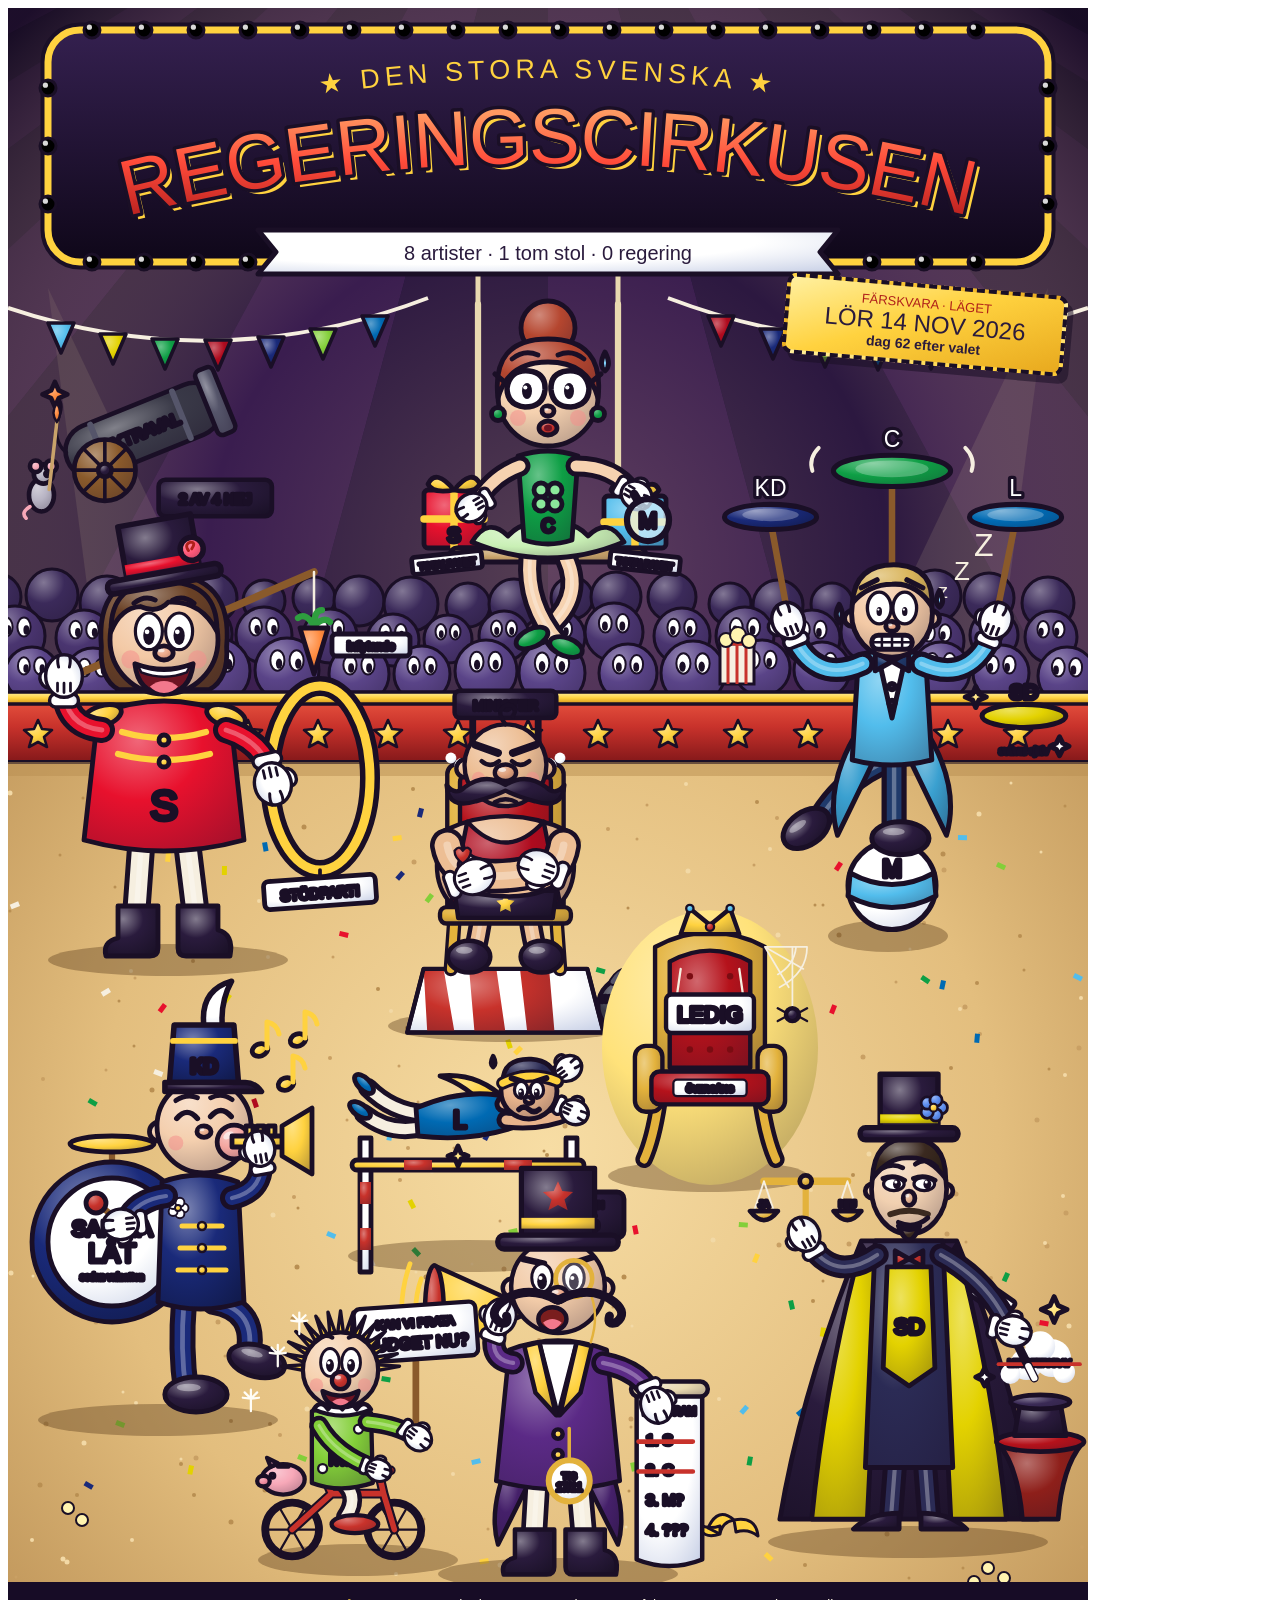
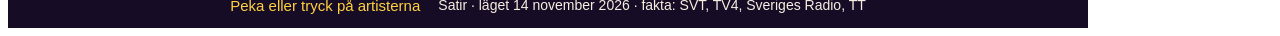
==== commit 2c004b9b: "Restyle the whole scene in the poster draft (D-006) Draft only: nothing under public/ is changed.  C" ====
--- a/drafts/2026-11-14-v2/index.html
+++ b/drafts/2026-11-14-v2/index.html
@@ -28,15 +28,15 @@
 <body data-poster="2026-11-14">
 <nav id="nav" aria-label="Affischer"></nav>
 <div id="page">
-<div id="stage"><svg aria-hidden="true" width="0" height="0" style="position:absolute"><defs><radialGradient id="g-006AB3" cx=".34" cy=".26" r=".95"><stop offset="0" stop-color="#5CA0CE"/><stop offset="0.42" stop-color="#006AB3"/><stop offset="1" stop-color="#094B83"/></radialGradient><radialGradient id="g-0E9F45" cx=".34" cy=".26" r=".95"><stop offset="0" stop-color="#65C288"/><stop offset="0.42" stop-color="#0E9F45"/><stop offset="1" stop-color="#126E3A"/></radialGradient><radialGradient id="g-1A2A7A" cx=".34" cy=".26" r=".95"><stop offset="0" stop-color="#7A83B2"/><stop offset="0.4" stop-color="#1A2A7A"/><stop offset="1" stop-color="#101949"/></radialGradient><radialGradient id="g-1F3A6B" cx=".34" cy=".26" r=".95"><stop offset="0" stop-color="#7081A0"/><stop offset="0.42" stop-color="#1F3A6B"/><stop offset="1" stop-color="#1D2B54"/></radialGradient><radialGradient id="g-2A1B3D" cx=".34" cy=".26" r=".95"><stop offset="0" stop-color="#837B8E"/><stop offset="0.4" stop-color="#2A1B3D"/><stop offset="1" stop-color="#191025"/></radialGradient><radialGradient id="g-2B2B55" cx=".34" cy=".26" r=".95"><stop offset="0" stop-color="#777792"/><stop offset="0.42" stop-color="#2B2B55"/><stop offset="1" stop-color="#252145"/></radialGradient><radialGradient id="g-3A2A55" cx=".34" cy=".26" r=".95"><stop offset="0" stop-color="#817792"/><stop offset="0.42" stop-color="#3A2A55"/><stop offset="1" stop-color="#2F2145"/></radialGradient><radialGradient id="g-3A3A48" cx=".34" cy=".26" r=".95"><stop offset="0" stop-color="#81818A"/><stop offset="0.42" stop-color="#3A3A48"/><stop offset="1" stop-color="#2F2B3C"/></radialGradient><radialGradient id="g-3AA0D0" cx=".34" cy=".26" r=".95"><stop offset="0" stop-color="#81C2E1"/><stop offset="0.42" stop-color="#3AA0D0"/><stop offset="1" stop-color="#2F6F96"/></radialGradient><radialGradient id="g-3B2A20" cx=".34" cy=".26" r=".95"><stop offset="0" stop-color="#8D837E"/><stop offset="0.4" stop-color="#3B2A20"/><stop offset="1" stop-color="#231913"/></radialGradient><radialGradient id="g-45206A" cx=".34" cy=".26" r=".95"><stop offset="0" stop-color="#8870A0"/><stop offset="0.42" stop-color="#45206A"/><stop offset="1" stop-color="#361A53"/></radialGradient><radialGradient id="g-52BDEC" cx=".34" cy=".26" r=".95"><stop offset="0" stop-color="#90D5F3"/><stop offset="0.42" stop-color="#52BDEC"/><stop offset="1" stop-color="#3F82A9"/></radialGradient><radialGradient id="g-55556A" cx=".34" cy=".26" r=".95"><stop offset="0" stop-color="#9292A0"/><stop offset="0.42" stop-color="#55556A"/><stop offset="1" stop-color="#413D53"/></radialGradient><radialGradient id="g-5B2A86" cx=".34" cy=".26" r=".95"><stop offset="0" stop-color="#9677B2"/><stop offset="0.42" stop-color="#5B2A86"/><stop offset="1" stop-color="#452165"/></radialGradient><radialGradient id="g-5B8DEF" cx=".34" cy=".26" r=".95"><stop offset="0" stop-color="#96B6F5"/><stop offset="0.42" stop-color="#5B8DEF"/><stop offset="1" stop-color="#4562AB"/></radialGradient><radialGradient id="g-6B4226" cx=".34" cy=".26" r=".95"><stop offset="0" stop-color="#A08674"/><stop offset="0.42" stop-color="#6B4226"/><stop offset="1" stop-color="#4F3126"/></radialGradient><radialGradient id="g-7FD3FF" cx=".34" cy=".26" r=".95"><stop offset="0" stop-color="#ADE3FF"/><stop offset="0.42" stop-color="#7FD3FF"/><stop offset="1" stop-color="#5D90B5"/></radialGradient><radialGradient id="g-83CF39" cx=".34" cy=".26" r=".95"><stop offset="0" stop-color="#B0E080"/><stop offset="0.42" stop-color="#83CF39"/><stop offset="1" stop-color="#5F8E33"/></radialGradient><radialGradient id="g-8A5A2B" cx=".34" cy=".26" r=".95"><stop offset="0" stop-color="#B49577"/><stop offset="0.42" stop-color="#8A5A2B"/><stop offset="1" stop-color="#644029"/></radialGradient><radialGradient id="g-8E1F1A" cx=".34" cy=".26" r=".95"><stop offset="0" stop-color="#B7706C"/><stop offset="0.42" stop-color="#8E1F1A"/><stop offset="1" stop-color="#671A1E"/></radialGradient><radialGradient id="g-AF0B1E" cx=".34" cy=".26" r=".95"><stop offset="0" stop-color="#CC636F"/><stop offset="0.42" stop-color="#AF0B1E"/><stop offset="1" stop-color="#7C0C21"/></radialGradient><radialGradient id="g-B5121B" cx=".34" cy=".26" r=".95"><stop offset="0" stop-color="#D0676D"/><stop offset="0.42" stop-color="#B5121B"/><stop offset="1" stop-color="#80111F"/></radialGradient><radialGradient id="g-B5462F" cx=".34" cy=".26" r=".95"><stop offset="0" stop-color="#D0897A"/><stop offset="0.42" stop-color="#B5462F"/><stop offset="1" stop-color="#80332C"/></radialGradient><radialGradient id="g-B8B4C4" cx=".34" cy=".26" r=".95"><stop offset="0" stop-color="#D2CFD9"/><stop offset="0.42" stop-color="#B8B4C4"/><stop offset="1" stop-color="#827C8E"/></radialGradient><radialGradient id="g-C8322B" cx=".34" cy=".26" r=".95"><stop offset="0" stop-color="#DC7C77"/><stop offset="0.42" stop-color="#C8322B"/><stop offset="1" stop-color="#8D2629"/></radialGradient><radialGradient id="g-C9A36A" cx=".34" cy=".26" r=".95"><stop offset="0" stop-color="#DCC4A0"/><stop offset="0.42" stop-color="#C9A36A"/><stop offset="1" stop-color="#8E7153"/></radialGradient><radialGradient id="g-C9F0B5" cx=".34" cy=".26" r=".95"><stop offset="0" stop-color="#DCF5D0"/><stop offset="0.42" stop-color="#C9F0B5"/><stop offset="1" stop-color="#8EA484"/></radialGradient><radialGradient id="g-D9B45A" cx=".34" cy=".26" r=".95"><stop offset="0" stop-color="#E7CF95"/><stop offset="0.42" stop-color="#D9B45A"/><stop offset="1" stop-color="#987C48"/></radialGradient><radialGradient id="g-DDA076" cx=".34" cy=".26" r=".95"><stop offset="0" stop-color="#E9C2A7"/><stop offset="0.42" stop-color="#DDA076"/><stop offset="1" stop-color="#9B6F5B"/></radialGradient><radialGradient id="g-DFA07C" cx=".34" cy=".26" r=".95"><stop offset="0" stop-color="#EBC2AB"/><stop offset="0.42" stop-color="#DFA07C"/><stop offset="1" stop-color="#9C6F5F"/></radialGradient><radialGradient id="g-E3B23C" cx=".34" cy=".26" r=".95"><stop offset="0" stop-color="#EDCE82"/><stop offset="0.42" stop-color="#E3B23C"/><stop offset="1" stop-color="#9F7B35"/></radialGradient><radialGradient id="g-E3B291" cx=".34" cy=".26" r=".95"><stop offset="0" stop-color="#EDCEB9"/><stop offset="0.42" stop-color="#E3B291"/><stop offset="1" stop-color="#9F7B6D"/></radialGradient><radialGradient id="g-E3D200" cx=".34" cy=".26" r=".95"><stop offset="0" stop-color="#EDE25C"/><stop offset="0.42" stop-color="#E3D200"/><stop offset="1" stop-color="#9F900D"/></radialGradient><radialGradient id="g-E8112D" cx=".34" cy=".26" r=".95"><stop offset="0" stop-color="#F06779"/><stop offset="0.42" stop-color="#E8112D"/><stop offset="1" stop-color="#A2102B"/></radialGradient><radialGradient id="g-E8A688" cx=".34" cy=".26" r=".95"><stop offset="0" stop-color="#F0C6B3"/><stop offset="0.42" stop-color="#E8A688"/><stop offset="1" stop-color="#A27367"/></radialGradient><radialGradient id="g-E8B48C" cx=".34" cy=".26" r=".95"><stop offset="0" stop-color="#F0CFB5"/><stop offset="0.42" stop-color="#E8B48C"/><stop offset="1" stop-color="#A27C69"/></radialGradient><radialGradient id="g-E9D9B0" cx=".34" cy=".26" r=".95"><stop offset="0" stop-color="#F1E7CC"/><stop offset="0.42" stop-color="#E9D9B0"/><stop offset="1" stop-color="#A39481"/></radialGradient><radialGradient id="g-EBA98A" cx=".34" cy=".26" r=".95"><stop offset="0" stop-color="#F2C8B4"/><stop offset="0.42" stop-color="#EBA98A"/><stop offset="1" stop-color="#A47568"/></radialGradient><radialGradient id="g-EBB08F" cx=".34" cy=".26" r=".95"><stop offset="0" stop-color="#F2CCB7"/><stop offset="0.42" stop-color="#EBB08F"/><stop offset="1" stop-color="#A4796B"/></radialGradient><radialGradient id="g-EDB79A" cx=".34" cy=".26" r=".95"><stop offset="0" stop-color="#F3D1BE"/><stop offset="0.42" stop-color="#EDB79A"/><stop offset="1" stop-color="#A57E73"/></radialGradient><radialGradient id="g-EDBE94" cx=".34" cy=".26" r=".95"><stop offset="0" stop-color="#F3D5BB"/><stop offset="0.42" stop-color="#EDBE94"/><stop offset="1" stop-color="#A5826F"/></radialGradient><radialGradient id="g-F1D0B0" cx=".34" cy=".26" r=".95"><stop offset="0" stop-color="#F6E1CC"/><stop offset="0.42" stop-color="#F1D0B0"/><stop offset="1" stop-color="#A88E81"/></radialGradient><radialGradient id="g-F28CA0" cx=".34" cy=".26" r=".95"><stop offset="0" stop-color="#F7B5C2"/><stop offset="0.42" stop-color="#F28CA0"/><stop offset="1" stop-color="#A96277"/></radialGradient><radialGradient id="g-F2CBA8" cx=".34" cy=".26" r=".95"><stop offset="0" stop-color="#F7DEC7"/><stop offset="0.42" stop-color="#F2CBA8"/><stop offset="1" stop-color="#A98B7C"/></radialGradient><radialGradient id="g-F3C9A5" cx=".34" cy=".26" r=".95"><stop offset="0" stop-color="#F7DCC5"/><stop offset="0.42" stop-color="#F3C9A5"/><stop offset="1" stop-color="#A98A7A"/></radialGradient><radialGradient id="g-F4A6A0" cx=".34" cy=".26" r=".95"><stop offset="0" stop-color="#F8C6C2"/><stop offset="0.42" stop-color="#F4A6A0"/><stop offset="1" stop-color="#AA7377"/></radialGradient><radialGradient id="g-F4CFAE" cx=".34" cy=".26" r=".95"><stop offset="0" stop-color="#F8E0CB"/><stop offset="0.42" stop-color="#F4CFAE"/><stop offset="1" stop-color="#AA8E80"/></radialGradient><radialGradient id="g-F6D2B0" cx=".34" cy=".26" r=".95"><stop offset="0" stop-color="#F9E2CC"/><stop offset="0.42" stop-color="#F6D2B0"/><stop offset="1" stop-color="#AB9081"/></radialGradient><radialGradient id="g-F6EFE0" cx=".34" cy=".26" r=".95"><stop offset="0" stop-color="#FFFFFF"/><stop offset="0.55" stop-color="#FFFFFF"/><stop offset="1" stop-color="#C8D0E6"/></radialGradient><radialGradient id="g-F7A8B8" cx=".34" cy=".26" r=".95"><stop offset="0" stop-color="#FAC7D2"/><stop offset="0.42" stop-color="#F7A8B8"/><stop offset="1" stop-color="#AC7486"/></radialGradient><radialGradient id="g-FF5A7A" cx=".34" cy=".26" r=".95"><stop offset="0" stop-color="#FF95AA"/><stop offset="0.42" stop-color="#FF5A7A"/><stop offset="1" stop-color="#B1405D"/></radialGradient><radialGradient id="g-FF8A3D" cx=".34" cy=".26" r=".95"><stop offset="0" stop-color="#FFB483"/><stop offset="0.42" stop-color="#FF8A3D"/><stop offset="1" stop-color="#B16035"/></radialGradient><radialGradient id="g-FFD23F" cx=".34" cy=".26" r=".95"><stop offset="0" stop-color="#FFE284"/><stop offset="0.42" stop-color="#FFD23F"/><stop offset="1" stop-color="#B19036"/></radialGradient><radialGradient id="g-FFE27A" cx=".34" cy=".26" r=".95"><stop offset="0" stop-color="#FFECAA"/><stop offset="0.42" stop-color="#FFE27A"/><stop offset="1" stop-color="#B19A5D"/></radialGradient><radialGradient id="g-FFFDF6" cx=".34" cy=".26" r=".95"><stop offset="0" stop-color="#FFFFFF"/><stop offset="0.55" stop-color="#FFFFFF"/><stop offset="1" stop-color="#C8D0E6"/></radialGradient><radialGradient id="g-FFFFFF" cx=".34" cy=".26" r=".95"><stop offset="0" stop-color="#FFFFFF"/><stop offset="0.55" stop-color="#FFFFFF"/><stop offset="1" stop-color="#C8D0E6"/></radialGradient></defs></svg>
+<div id="stage"><svg aria-hidden="true" width="0" height="0" style="position:absolute"><defs><radialGradient id="g-006AB3" cx=".34" cy=".26" r=".95"><stop offset="0" stop-color="#5CA0CE"/><stop offset="0.42" stop-color="#006AB3"/><stop offset="1" stop-color="#094B83"/></radialGradient><radialGradient id="g-0E9F45" cx=".34" cy=".26" r=".95"><stop offset="0" stop-color="#65C288"/><stop offset="0.42" stop-color="#0E9F45"/><stop offset="1" stop-color="#126E3A"/></radialGradient><radialGradient id="g-1A2A7A" cx=".34" cy=".26" r=".95"><stop offset="0" stop-color="#7A83B2"/><stop offset="0.4" stop-color="#1A2A7A"/><stop offset="1" stop-color="#101949"/></radialGradient><radialGradient id="g-1F3A6B" cx=".34" cy=".26" r=".95"><stop offset="0" stop-color="#7081A0"/><stop offset="0.42" stop-color="#1F3A6B"/><stop offset="1" stop-color="#1D2B54"/></radialGradient><radialGradient id="g-2A1B3D" cx=".34" cy=".26" r=".95"><stop offset="0" stop-color="#837B8E"/><stop offset="0.4" stop-color="#2A1B3D"/><stop offset="1" stop-color="#191025"/></radialGradient><radialGradient id="g-2B2B55" cx=".34" cy=".26" r=".95"><stop offset="0" stop-color="#777792"/><stop offset="0.42" stop-color="#2B2B55"/><stop offset="1" stop-color="#252145"/></radialGradient><radialGradient id="g-3A2A55" cx=".34" cy=".26" r=".95"><stop offset="0" stop-color="#817792"/><stop offset="0.42" stop-color="#3A2A55"/><stop offset="1" stop-color="#2F2145"/></radialGradient><radialGradient id="g-3A3A48" cx=".34" cy=".26" r=".95"><stop offset="0" stop-color="#81818A"/><stop offset="0.42" stop-color="#3A3A48"/><stop offset="1" stop-color="#2F2B3C"/></radialGradient><radialGradient id="g-3AA0D0" cx=".34" cy=".26" r=".95"><stop offset="0" stop-color="#81C2E1"/><stop offset="0.42" stop-color="#3AA0D0"/><stop offset="1" stop-color="#2F6F96"/></radialGradient><radialGradient id="g-3B2A20" cx=".34" cy=".26" r=".95"><stop offset="0" stop-color="#8D837E"/><stop offset="0.4" stop-color="#3B2A20"/><stop offset="1" stop-color="#231913"/></radialGradient><radialGradient id="g-3B2A5A" cx=".34" cy=".26" r=".95"><stop offset="0" stop-color="#827795"/><stop offset="0.42" stop-color="#3B2A5A"/><stop offset="1" stop-color="#302148"/></radialGradient><radialGradient id="g-45206A" cx=".34" cy=".26" r=".95"><stop offset="0" stop-color="#8870A0"/><stop offset="0.42" stop-color="#45206A"/><stop offset="1" stop-color="#361A53"/></radialGradient><radialGradient id="g-4A3570" cx=".34" cy=".26" r=".95"><stop offset="0" stop-color="#8B7EA3"/><stop offset="0.42" stop-color="#4A3570"/><stop offset="1" stop-color="#3A2857"/></radialGradient><radialGradient id="g-52BDEC" cx=".34" cy=".26" r=".95"><stop offset="0" stop-color="#90D5F3"/><stop offset="0.42" stop-color="#52BDEC"/><stop offset="1" stop-color="#3F82A9"/></radialGradient><radialGradient id="g-55556A" cx=".34" cy=".26" r=".95"><stop offset="0" stop-color="#9292A0"/><stop offset="0.42" stop-color="#55556A"/><stop offset="1" stop-color="#413D53"/></radialGradient><radialGradient id="g-5A4488" cx=".34" cy=".26" r=".95"><stop offset="0" stop-color="#9587B3"/><stop offset="0.42" stop-color="#5A4488"/><stop offset="1" stop-color="#443267"/></radialGradient><radialGradient id="g-5B2A86" cx=".34" cy=".26" r=".95"><stop offset="0" stop-color="#9677B2"/><stop offset="0.42" stop-color="#5B2A86"/><stop offset="1" stop-color="#452165"/></radialGradient><radialGradient id="g-5B8DEF" cx=".34" cy=".26" r=".95"><stop offset="0" stop-color="#96B6F5"/><stop offset="0.42" stop-color="#5B8DEF"/><stop offset="1" stop-color="#4562AB"/></radialGradient><radialGradient id="g-6B4226" cx=".34" cy=".26" r=".95"><stop offset="0" stop-color="#A08674"/><stop offset="0.42" stop-color="#6B4226"/><stop offset="1" stop-color="#4F3126"/></radialGradient><radialGradient id="g-7FD3FF" cx=".34" cy=".26" r=".95"><stop offset="0" stop-color="#ADE3FF"/><stop offset="0.42" stop-color="#7FD3FF"/><stop offset="1" stop-color="#5D90B5"/></radialGradient><radialGradient id="g-83CF39" cx=".34" cy=".26" r=".95"><stop offset="0" stop-color="#B0E080"/><stop offset="0.42" stop-color="#83CF39"/><stop offset="1" stop-color="#5F8E33"/></radialGradient><radialGradient id="g-8A5A2B" cx=".34" cy=".26" r=".95"><stop offset="0" stop-color="#B49577"/><stop offset="0.42" stop-color="#8A5A2B"/><stop offset="1" stop-color="#644029"/></radialGradient><radialGradient id="g-8E1F1A" cx=".34" cy=".26" r=".95"><stop offset="0" stop-color="#B7706C"/><stop offset="0.42" stop-color="#8E1F1A"/><stop offset="1" stop-color="#671A1E"/></radialGradient><radialGradient id="g-AF0B1E" cx=".34" cy=".26" r=".95"><stop offset="0" stop-color="#CC636F"/><stop offset="0.42" stop-color="#AF0B1E"/><stop offset="1" stop-color="#7C0C21"/></radialGradient><radialGradient id="g-B5121B" cx=".34" cy=".26" r=".95"><stop offset="0" stop-color="#D0676D"/><stop offset="0.42" stop-color="#B5121B"/><stop offset="1" stop-color="#80111F"/></radialGradient><radialGradient id="g-B5462F" cx=".34" cy=".26" r=".95"><stop offset="0" stop-color="#D0897A"/><stop offset="0.42" stop-color="#B5462F"/><stop offset="1" stop-color="#80332C"/></radialGradient><radialGradient id="g-B8B4C4" cx=".34" cy=".26" r=".95"><stop offset="0" stop-color="#D2CFD9"/><stop offset="0.42" stop-color="#B8B4C4"/><stop offset="1" stop-color="#827C8E"/></radialGradient><radialGradient id="g-C8322B" cx=".34" cy=".26" r=".95"><stop offset="0" stop-color="#DC7C77"/><stop offset="0.42" stop-color="#C8322B"/><stop offset="1" stop-color="#8D2629"/></radialGradient><radialGradient id="g-C9A36A" cx=".34" cy=".26" r=".95"><stop offset="0" stop-color="#DCC4A0"/><stop offset="0.42" stop-color="#C9A36A"/><stop offset="1" stop-color="#8E7153"/></radialGradient><radialGradient id="g-C9F0B5" cx=".34" cy=".26" r=".95"><stop offset="0" stop-color="#DCF5D0"/><stop offset="0.42" stop-color="#C9F0B5"/><stop offset="1" stop-color="#8EA484"/></radialGradient><radialGradient id="g-D9B45A" cx=".34" cy=".26" r=".95"><stop offset="0" stop-color="#E7CF95"/><stop offset="0.42" stop-color="#D9B45A"/><stop offset="1" stop-color="#987C48"/></radialGradient><radialGradient id="g-DDA076" cx=".34" cy=".26" r=".95"><stop offset="0" stop-color="#E9C2A7"/><stop offset="0.42" stop-color="#DDA076"/><stop offset="1" stop-color="#9B6F5B"/></radialGradient><radialGradient id="g-DFA07C" cx=".34" cy=".26" r=".95"><stop offset="0" stop-color="#EBC2AB"/><stop offset="0.42" stop-color="#DFA07C"/><stop offset="1" stop-color="#9C6F5F"/></radialGradient><radialGradient id="g-E3B23C" cx=".34" cy=".26" r=".95"><stop offset="0" stop-color="#EDCE82"/><stop offset="0.42" stop-color="#E3B23C"/><stop offset="1" stop-color="#9F7B35"/></radialGradient><radialGradient id="g-E3B291" cx=".34" cy=".26" r=".95"><stop offset="0" stop-color="#EDCEB9"/><stop offset="0.42" stop-color="#E3B291"/><stop offset="1" stop-color="#9F7B6D"/></radialGradient><radialGradient id="g-E3D200" cx=".34" cy=".26" r=".95"><stop offset="0" stop-color="#EDE25C"/><stop offset="0.42" stop-color="#E3D200"/><stop offset="1" stop-color="#9F900D"/></radialGradient><radialGradient id="g-E8112D" cx=".34" cy=".26" r=".95"><stop offset="0" stop-color="#F06779"/><stop offset="0.42" stop-color="#E8112D"/><stop offset="1" stop-color="#A2102B"/></radialGradient><radialGradient id="g-E8A688" cx=".34" cy=".26" r=".95"><stop offset="0" stop-color="#F0C6B3"/><stop offset="0.42" stop-color="#E8A688"/><stop offset="1" stop-color="#A27367"/></radialGradient><radialGradient id="g-E8B48C" cx=".34" cy=".26" r=".95"><stop offset="0" stop-color="#F0CFB5"/><stop offset="0.42" stop-color="#E8B48C"/><stop offset="1" stop-color="#A27C69"/></radialGradient><radialGradient id="g-E9D9B0" cx=".34" cy=".26" r=".95"><stop offset="0" stop-color="#F1E7CC"/><stop offset="0.42" stop-color="#E9D9B0"/><stop offset="1" stop-color="#A39481"/></radialGradient><radialGradient id="g-EBA98A" cx=".34" cy=".26" r=".95"><stop offset="0" stop-color="#F2C8B4"/><stop offset="0.42" stop-color="#EBA98A"/><stop offset="1" stop-color="#A47568"/></radialGradient><radialGradient id="g-EBB08F" cx=".34" cy=".26" r=".95"><stop offset="0" stop-color="#F2CCB7"/><stop offset="0.42" stop-color="#EBB08F"/><stop offset="1" stop-color="#A4796B"/></radialGradient><radialGradient id="g-EDB79A" cx=".34" cy=".26" r=".95"><stop offset="0" stop-color="#F3D1BE"/><stop offset="0.42" stop-color="#EDB79A"/><stop offset="1" stop-color="#A57E73"/></radialGradient><radialGradient id="g-EDBE94" cx=".34" cy=".26" r=".95"><stop offset="0" stop-color="#F3D5BB"/><stop offset="0.42" stop-color="#EDBE94"/><stop offset="1" stop-color="#A5826F"/></radialGradient><radialGradient id="g-F1D0B0" cx=".34" cy=".26" r=".95"><stop offset="0" stop-color="#F6E1CC"/><stop offset="0.42" stop-color="#F1D0B0"/><stop offset="1" stop-color="#A88E81"/></radialGradient><radialGradient id="g-F28CA0" cx=".34" cy=".26" r=".95"><stop offset="0" stop-color="#F7B5C2"/><stop offset="0.42" stop-color="#F28CA0"/><stop offset="1" stop-color="#A96277"/></radialGradient><radialGradient id="g-F2CBA8" cx=".34" cy=".26" r=".95"><stop offset="0" stop-color="#F7DEC7"/><stop offset="0.42" stop-color="#F2CBA8"/><stop offset="1" stop-color="#A98B7C"/></radialGradient><radialGradient id="g-F3C9A5" cx=".34" cy=".26" r=".95"><stop offset="0" stop-color="#F7DCC5"/><stop offset="0.42" stop-color="#F3C9A5"/><stop offset="1" stop-color="#A98A7A"/></radialGradient><radialGradient id="g-F4A6A0" cx=".34" cy=".26" r=".95"><stop offset="0" stop-color="#F8C6C2"/><stop offset="0.42" stop-color="#F4A6A0"/><stop offset="1" stop-color="#AA7377"/></radialGradient><radialGradient id="g-F4CFAE" cx=".34" cy=".26" r=".95"><stop offset="0" stop-color="#F8E0CB"/><stop offset="0.42" stop-color="#F4CFAE"/><stop offset="1" stop-color="#AA8E80"/></radialGradient><radialGradient id="g-F6D2B0" cx=".34" cy=".26" r=".95"><stop offset="0" stop-color="#F9E2CC"/><stop offset="0.42" stop-color="#F6D2B0"/><stop offset="1" stop-color="#AB9081"/></radialGradient><radialGradient id="g-F6EFE0" cx=".34" cy=".26" r=".95"><stop offset="0" stop-color="#FFFFFF"/><stop offset="0.55" stop-color="#FFFFFF"/><stop offset="1" stop-color="#C8D0E6"/></radialGradient><radialGradient id="g-F7A8B8" cx=".34" cy=".26" r=".95"><stop offset="0" stop-color="#FAC7D2"/><stop offset="0.42" stop-color="#F7A8B8"/><stop offset="1" stop-color="#AC7486"/></radialGradient><radialGradient id="g-FF5A7A" cx=".34" cy=".26" r=".95"><stop offset="0" stop-color="#FF95AA"/><stop offset="0.42" stop-color="#FF5A7A"/><stop offset="1" stop-color="#B1405D"/></radialGradient><radialGradient id="g-FF8A3D" cx=".34" cy=".26" r=".95"><stop offset="0" stop-color="#FFB483"/><stop offset="0.42" stop-color="#FF8A3D"/><stop offset="1" stop-color="#B16035"/></radialGradient><radialGradient id="g-FFD23F" cx=".34" cy=".26" r=".95"><stop offset="0" stop-color="#FFE284"/><stop offset="0.42" stop-color="#FFD23F"/><stop offset="1" stop-color="#B19036"/></radialGradient><radialGradient id="g-FFE27A" cx=".34" cy=".26" r=".95"><stop offset="0" stop-color="#FFECAA"/><stop offset="0.42" stop-color="#FFE27A"/><stop offset="1" stop-color="#B19A5D"/></radialGradient><radialGradient id="g-FFFDF6" cx=".34" cy=".26" r=".95"><stop offset="0" stop-color="#FFFFFF"/><stop offset="0.55" stop-color="#FFFFFF"/><stop offset="1" stop-color="#C8D0E6"/></radialGradient><radialGradient id="g-FFFFFF" cx=".34" cy=".26" r=".95"><stop offset="0" stop-color="#FFFFFF"/><stop offset="0.55" stop-color="#FFFFFF"/><stop offset="1" stop-color="#C8D0E6"/></radialGradient><radialGradient id="bg-glow" gradientUnits="userSpaceOnUse" cx="540" cy="560" r="760"><stop offset="0" stop-color="#FFD9A0" stop-opacity=".2"/><stop offset=".45" stop-color="#FFD9A0" stop-opacity="0"/><stop offset="1" stop-color="#0B0514" stop-opacity=".62"/></radialGradient><linearGradient id="bg-wall" gradientUnits="userSpaceOnUse" x1="0" y1="690" x2="0" y2="754"><stop offset="0" stop-color="#E9543F"/><stop offset=".45" stop-color="#C8322B"/><stop offset="1" stop-color="#84181A"/></linearGradient><linearGradient id="bg-trim" gradientUnits="userSpaceOnUse" x1="0" y1="684" x2="0" y2="696"><stop offset="0" stop-color="#FFF0A0"/><stop offset=".5" stop-color="#FFD23F"/><stop offset="1" stop-color="#D08F17"/></linearGradient><radialGradient id="bg-floor" gradientUnits="userSpaceOnUse" cx="540" cy="1140" r="900"><stop offset="0" stop-color="#F7DDA4"/><stop offset=".5" stop-color="#E3BE7E"/><stop offset="1" stop-color="#A97C43"/></radialGradient><linearGradient id="bg-board" x1="0" y1="0" x2="0" y2="1"><stop offset="0" stop-color="#34204F"/><stop offset="1" stop-color="#0F0719"/></linearGradient><linearGradient id="bg-title" x1="0" y1="0" x2="0" y2="1"><stop offset=".15" stop-color="#FF9A62"/><stop offset=".5" stop-color="#FF4B3A"/><stop offset=".9" stop-color="#B8201F"/></linearGradient></defs></svg>
 <div style="width: 1080px; height: 1620px; position: relative; overflow: hidden; background: #24163A; font-family: Inter, sans-serif; color: #2A1B3D">
-<svg aria-hidden="true" width="1080" height="1620" viewBox="0 0 1080 1620" style="position:absolute;left:0;top:0"><rect width="1080" height="1620" fill="#24163A"/><polygon points="540,-260 -1572,720 -1308,720" fill="#3A1D4F"/><polygon points="540,-260 -1308,720 -1044,720" fill="#2C1840"/><polygon points="540,-260 -1044,720 -780,720" fill="#3A1D4F"/><polygon points="540,-260 -780,720 -516,720" fill="#2C1840"/><polygon points="540,-260 -516,720 -252,720" fill="#3A1D4F"/><polygon points="540,-260 -252,720 12,720" fill="#2C1840"/><polygon points="540,-260 12,720 276,720" fill="#3A1D4F"/><polygon points="540,-260 276,720 540,720" fill="#2C1840"/><polygon points="540,-260 540,720 804,720" fill="#3A1D4F"/><polygon points="540,-260 804,720 1068,720" fill="#2C1840"/><polygon points="540,-260 1068,720 1332,720" fill="#3A1D4F"/><polygon points="540,-260 1332,720 1596,720" fill="#2C1840"/><polygon points="540,-260 1596,720 1860,720" fill="#3A1D4F"/><polygon points="540,-260 1860,720 2124,720" fill="#2C1840"/><polygon points="540,-260 2124,720 2388,720" fill="#3A1D4F"/><polygon points="540,-260 2388,720 2652,720" fill="#2C1840"/><g class="sweepL"><polygon points="40,280 200,1500 620,1500" fill="#FFF3B0" opacity=".10"/></g><g class="sweepR"><polygon points="1040,280 460,1500 880,1500" fill="#FFF3B0" opacity=".10"/></g><circle cx="-10" cy="589" r="23" fill="#3B2A5A"/><circle cx="44" cy="587" r="26" fill="#3B2A5A"/><circle cx="99" cy="595" r="27" fill="#3B2A5A"/><circle cx="156" cy="596" r="23" fill="#3B2A5A"/><circle cx="204" cy="590" r="25" fill="#3B2A5A"/><circle cx="256" cy="593" r="21" fill="#3B2A5A"/><circle cx="306" cy="590" r="21" fill="#3B2A5A"/><circle cx="351" cy="593" r="25" fill="#3B2A5A"/><circle cx="403" cy="596" r="27" fill="#3B2A5A"/><circle cx="460" cy="597" r="22" fill="#3B2A5A"/><circle cx="506" cy="596" r="25" fill="#3B2A5A"/><circle cx="564" cy="590" r="21" fill="#3B2A5A"/><circle cx="608" cy="589" r="25" fill="#3B2A5A"/><circle cx="664" cy="589" r="24" fill="#3B2A5A"/><circle cx="722" cy="596" r="21" fill="#3B2A5A"/><circle cx="770" cy="597" r="25" fill="#3B2A5A"/><circle cx="824" cy="596" r="21" fill="#3B2A5A"/><circle cx="871" cy="588" r="23" fill="#3B2A5A"/><circle cx="927" cy="588" r="26" fill="#3B2A5A"/><circle cx="981" cy="590" r="25" fill="#3B2A5A"/><circle cx="1040" cy="595" r="26" fill="#3B2A5A"/><circle cx="7" cy="628" r="30" fill="#4A3570"/><circle cx="76" cy="630" r="28" fill="#4A3570"/><circle cx="139" cy="626" r="26" fill="#4A3570"/><circle cx="195" cy="626" r="29" fill="#4A3570"/><circle cx="256" cy="627" r="28" fill="#4A3570"/><circle cx="322" cy="628" r="27" fill="#4A3570"/><circle cx="385" cy="632" r="26" fill="#4A3570"/><circle cx="440" cy="631" r="24" fill="#4A3570"/><circle cx="496" cy="628" r="25" fill="#4A3570"/><circle cx="550" cy="629" r="27" fill="#4A3570"/><circle cx="606" cy="624" r="29" fill="#4A3570"/><circle cx="674" cy="628" r="28" fill="#4A3570"/><circle cx="737" cy="628" r="29" fill="#4A3570"/><circle cx="804" cy="630" r="28" fill="#4A3570"/><circle cx="863" cy="624" r="30" fill="#4A3570"/><circle cx="929" cy="633" r="27" fill="#4A3570"/><circle cx="986" cy="627" r="24" fill="#4A3570"/><circle cx="1043" cy="629" r="26" fill="#4A3570"/><circle cx="24" cy="666" r="27" fill="#5A4488"/><circle cx="85" cy="668" r="28" fill="#5A4488"/><circle cx="144" cy="659" r="30" fill="#5A4488"/><circle cx="209" cy="663" r="33" fill="#5A4488"/><circle cx="279" cy="662" r="32" fill="#5A4488"/><circle cx="351" cy="666" r="30" fill="#5A4488"/><circle cx="414" cy="666" r="28" fill="#5A4488"/><circle cx="478" cy="663" r="31" fill="#5A4488"/><circle cx="544" cy="665" r="33" fill="#5A4488"/><circle cx="620" cy="665" r="29" fill="#5A4488"/><circle cx="685" cy="665" r="32" fill="#5A4488"/><circle cx="754" cy="660" r="28" fill="#5A4488"/><circle cx="814" cy="662" r="28" fill="#5A4488"/><circle cx="875" cy="666" r="27" fill="#5A4488"/><circle cx="933" cy="663" r="29" fill="#5A4488"/><circle cx="993" cy="665" r="28" fill="#5A4488"/><circle cx="1059" cy="668" r="29" fill="#5A4488"/><g font-size="20" fill="#F6EFE0" class="blink"><text x="930" y="590">z</text><text x="946" y="572" font-size="26">Z</text><text x="966" y="548" font-size="32">Z</text></g><rect x="712" y="636" width="34" height="40" fill="#F6EFE0" stroke="#2A1B3D" stroke-width="3"/><path d="M712 636h34M720 636v40M729 636v40M738 636v40" stroke="#C8322B" stroke-width="3"/><g fill="#FFF3B0" stroke="#2A1B3D" stroke-width="2"><circle cx="718" cy="632" r="7"/><circle cx="730" cy="627" r="8"/><circle cx="741" cy="633" r="7"/></g><rect x="0" y="690" width="1080" height="64" fill="#C8322B"/><rect x="0" y="684" width="1080" height="12" fill="#FFD23F"/><path d="M30 712l4 9 10 1 -8 7 3 10 -9 -5 -9 5 3 -10 -8 -7 10 -1z" fill="#FFD23F"/><path d="M100 712l4 9 10 1 -8 7 3 10 -9 -5 -9 5 3 -10 -8 -7 10 -1z" fill="#FFD23F"/><path d="M170 712l4 9 10 1 -8 7 3 10 -9 -5 -9 5 3 -10 -8 -7 10 -1z" fill="#FFD23F"/><path d="M240 712l4 9 10 1 -8 7 3 10 -9 -5 -9 5 3 -10 -8 -7 10 -1z" fill="#FFD23F"/><path d="M310 712l4 9 10 1 -8 7 3 10 -9 -5 -9 5 3 -10 -8 -7 10 -1z" fill="#FFD23F"/><path d="M380 712l4 9 10 1 -8 7 3 10 -9 -5 -9 5 3 -10 -8 -7 10 -1z" fill="#FFD23F"/><path d="M450 712l4 9 10 1 -8 7 3 10 -9 -5 -9 5 3 -10 -8 -7 10 -1z" fill="#FFD23F"/><path d="M520 712l4 9 10 1 -8 7 3 10 -9 -5 -9 5 3 -10 -8 -7 10 -1z" fill="#FFD23F"/><path d="M590 712l4 9 10 1 -8 7 3 10 -9 -5 -9 5 3 -10 -8 -7 10 -1z" fill="#FFD23F"/><path d="M660 712l4 9 10 1 -8 7 3 10 -9 -5 -9 5 3 -10 -8 -7 10 -1z" fill="#FFD23F"/><path d="M730 712l4 9 10 1 -8 7 3 10 -9 -5 -9 5 3 -10 -8 -7 10 -1z" fill="#FFD23F"/><path d="M800 712l4 9 10 1 -8 7 3 10 -9 -5 -9 5 3 -10 -8 -7 10 -1z" fill="#FFD23F"/><path d="M870 712l4 9 10 1 -8 7 3 10 -9 -5 -9 5 3 -10 -8 -7 10 -1z" fill="#FFD23F"/><path d="M940 712l4 9 10 1 -8 7 3 10 -9 -5 -9 5 3 -10 -8 -7 10 -1z" fill="#FFD23F"/><path d="M1010 712l4 9 10 1 -8 7 3 10 -9 -5 -9 5 3 -10 -8 -7 10 -1z" fill="#FFD23F"/><rect x="0" y="754" width="1080" height="866" fill="#E3BE7E"/><rect x="0" y="754" width="1080" height="14" fill="#B98F52" opacity=".5"/><circle cx="257" cy="1482" r="2.5" fill="#B98F52"/><circle cx="110" cy="1242" r="2.5" fill="#B98F52"/><circle cx="803" cy="1182" r="2" fill="#F2D9A6"/><circle cx="212" cy="1268" r="2.5" fill="#F2D9A6"/><circle cx="127" cy="970" r="1.5" fill="#C9A064"/><circle cx="902" cy="941" r="1.5" fill="#F2D9A6"/><circle cx="107" cy="879" r="1.5" fill="#B98F52"/><circle cx="309" cy="1324" r="1.5" fill="#F2D9A6"/><circle cx="52" cy="847" r="1.5" fill="#B98F52"/><circle cx="770" cy="927" r="2.5" fill="#F2D9A6"/><circle cx="711" cy="1391" r="2" fill="#F2D9A6"/><circle cx="251" cy="893" r="2" fill="#F2D9A6"/><circle cx="983" cy="1270" r="2" fill="#C9A064"/><circle cx="295" cy="879" r="2.5" fill="#F2D9A6"/><circle cx="542" cy="1265" r="2.5" fill="#C9A064"/><circle cx="1057" cy="798" r="1.5" fill="#B98F52"/><circle cx="740" cy="925" r="2.5" fill="#B98F52"/><circle cx="55" cy="1551" r="2.5" fill="#F2D9A6"/><circle cx="186" cy="1487" r="2" fill="#B98F52"/><circle cx="751" cy="946" r="2" fill="#C9A064"/><circle cx="1029" cy="1112" r="2.5" fill="#C9A064"/><circle cx="399" cy="1020" r="2" fill="#B98F52"/><circle cx="464" cy="979" r="2.5" fill="#F2D9A6"/><circle cx="728" cy="1523" r="1.5" fill="#C9A064"/><circle cx="572" cy="1258" r="2" fill="#C9A064"/><circle cx="705" cy="1232" r="2.5" fill="#F2D9A6"/><circle cx="746" cy="857" r="1.5" fill="#C9A064"/><circle cx="464" cy="1256" r="1.5" fill="#F2D9A6"/><circle cx="418" cy="1269" r="2.5" fill="#B98F52"/><circle cx="3" cy="1265" r="2.5" fill="#F2D9A6"/><circle cx="173" cy="1451" r="1.5" fill="#F2D9A6"/><circle cx="408" cy="1264" r="1.5" fill="#F2D9A6"/><circle cx="680" cy="863" r="2.5" fill="#F2D9A6"/><circle cx="948" cy="1186" r="2.5" fill="#C9A064"/><circle cx="325" cy="949" r="1.5" fill="#C9A064"/><circle cx="309" cy="1379" r="2" fill="#B98F52"/><circle cx="299" cy="1401" r="2.5" fill="#F2D9A6"/><circle cx="717" cy="934" r="2.5" fill="#B98F52"/><circle cx="268" cy="796" r="1.5" fill="#B98F52"/><circle cx="210" cy="1314" r="2.5" fill="#C9A064"/><circle cx="888" cy="974" r="1.5" fill="#C9A064"/><circle cx="515" cy="992" r="2" fill="#B98F52"/><circle cx="492" cy="1557" r="2.5" fill="#F2D9A6"/><circle cx="531" cy="1332" r="2" fill="#C9A064"/><circle cx="124" cy="1532" r="2" fill="#F2D9A6"/><circle cx="1058" cy="1205" r="2.5" fill="#C9A064"/><circle cx="310" cy="1311" r="2.5" fill="#C9A064"/><circle cx="901" cy="1570" r="1.5" fill="#B98F52"/><circle cx="8" cy="1569" r="1.5" fill="#C9A064"/><circle cx="289" cy="1259" r="2.5" fill="#B98F52"/><circle cx="246" cy="1344" r="1.5" fill="#F2D9A6"/><circle cx="1061" cy="1318" r="2.5" fill="#F2D9A6"/><circle cx="217" cy="1348" r="1.5" fill="#C9A064"/><circle cx="391" cy="1058" r="1.5" fill="#C9A064"/><circle cx="1039" cy="1238" r="2.5" fill="#C9A064"/><circle cx="129" cy="1228" r="2" fill="#B98F52"/><circle cx="1035" cy="1395" r="2.5" fill="#C9A064"/><circle cx="567" cy="1238" r="2.5" fill="#B98F52"/><circle cx="979" cy="1294" r="1.5" fill="#B98F52"/><circle cx="1071" cy="1040" r="2.5" fill="#C9A064"/><circle cx="916" cy="915" r="2" fill="#C9A064"/><circle cx="803" cy="1227" r="2" fill="#C9A064"/><circle cx="492" cy="1213" r="1.5" fill="#C9A064"/><circle cx="620" cy="900" r="1.5" fill="#B98F52"/><circle cx="749" cy="921" r="2" fill="#C9A064"/><circle cx="957" cy="999" r="2.5" fill="#C9A064"/><circle cx="815" cy="1273" r="1.5" fill="#B98F52"/><circle cx="458" cy="940" r="2.5" fill="#F2D9A6"/><circle cx="1055" cy="1188" r="2" fill="#F2D9A6"/><circle cx="400" cy="1140" r="2" fill="#C9A064"/><circle cx="749" cy="794" r="2" fill="#B98F52"/><circle cx="939" cy="1226" r="2.5" fill="#C9A064"/><circle cx="787" cy="1114" r="2.5" fill="#B98F52"/><circle cx="605" cy="1299" r="1.5" fill="#C9A064"/><circle cx="468" cy="882" r="1.5" fill="#F2D9A6"/><circle cx="556" cy="815" r="1.5" fill="#F2D9A6"/><circle cx="265" cy="1207" r="2.5" fill="#F2D9A6"/><circle cx="831" cy="927" r="2.5" fill="#B98F52"/><circle cx="1012" cy="1492" r="2" fill="#C9A064"/><circle cx="571" cy="833" r="2.5" fill="#C9A064"/><circle cx="871" cy="849" r="2" fill="#C9A064"/><circle cx="181" cy="1041" r="1.5" fill="#B98F52"/><circle cx="455" cy="843" r="2" fill="#C9A064"/><circle cx="929" cy="786" r="2" fill="#B98F52"/><circle cx="855" cy="1049" r="2.5" fill="#C9A064"/><circle cx="88" cy="1314" r="2.5" fill="#C9A064"/><circle cx="224" cy="940" r="2" fill="#C9A064"/><circle cx="370" cy="981" r="2" fill="#B98F52"/><circle cx="624" cy="1318" r="1.5" fill="#F2D9A6"/><circle cx="912" cy="1287" r="2.5" fill="#C9A064"/><circle cx="554" cy="1130" r="1.5" fill="#F2D9A6"/><circle cx="75" cy="790" r="1.5" fill="#B98F52"/><circle cx="1035" cy="1339" r="1.5" fill="#B98F52"/><circle cx="972" cy="1026" r="2" fill="#C9A064"/><circle cx="885" cy="1447" r="2" fill="#B98F52"/><circle cx="805" cy="1293" r="2" fill="#B98F52"/><circle cx="440" cy="1010" r="2" fill="#C9A064"/><circle cx="286" cy="1189" r="2" fill="#C9A064"/><circle cx="265" cy="789" r="1.5" fill="#B98F52"/><circle cx="523" cy="1216" r="1.5" fill="#C9A064"/><circle cx="173" cy="1456" r="2" fill="#B98F52"/><circle cx="577" cy="1388" r="1.5" fill="#B98F52"/><circle cx="600" cy="821" r="2" fill="#C9A064"/><circle cx="322" cy="1050" r="2" fill="#C9A064"/><circle cx="539" cy="1147" r="2" fill="#B98F52"/><circle cx="662" cy="1025" r="1.5" fill="#F2D9A6"/><circle cx="446" cy="1140" r="1.5" fill="#C9A064"/><circle cx="686" cy="1165" r="1.5" fill="#F2D9A6"/><circle cx="571" cy="1289" r="2.5" fill="#C9A064"/><circle cx="508" cy="1291" r="1.5" fill="#C9A064"/><circle cx="541" cy="866" r="1.5" fill="#F2D9A6"/><circle cx="85" cy="1178" r="1.5" fill="#F2D9A6"/><circle cx="623" cy="1419" r="1.5" fill="#C9A064"/><circle cx="317" cy="1448" r="2.5" fill="#B98F52"/><circle cx="797" cy="1557" r="2" fill="#B98F52"/><circle cx="1012" cy="928" r="2" fill="#B98F52"/><circle cx="296" cy="819" r="2.5" fill="#B98F52"/><circle cx="879" cy="1526" r="2.5" fill="#B98F52"/><circle cx="285" cy="1311" r="2.5" fill="#B98F52"/><circle cx="32" cy="1477" r="2.5" fill="#B98F52"/><circle cx="470" cy="862" r="1.5" fill="#C9A064"/><circle cx="272" cy="1427" r="2" fill="#C9A064"/><circle cx="771" cy="1237" r="2.5" fill="#C9A064"/><circle cx="38" cy="1416" r="2.5" fill="#B98F52"/><circle cx="500" cy="1276" r="2" fill="#C9A064"/><circle cx="935" cy="846" r="2.5" fill="#B98F52"/><circle cx="188" cy="1450" r="2.5" fill="#C9A064"/><circle cx="970" cy="1033" r="1.5" fill="#F2D9A6"/><circle cx="480" cy="1521" r="1.5" fill="#C9A064"/><circle cx="942" cy="1280" r="2" fill="#C9A064"/><circle cx="981" cy="1475" r="2" fill="#C9A064"/><circle cx="406" cy="854" r="2.5" fill="#C9A064"/><circle cx="679" cy="1035" r="2.5" fill="#B98F52"/><circle cx="623" cy="1411" r="2.5" fill="#C9A064"/><circle cx="25" cy="1268" r="1.5" fill="#F2D9A6"/><circle cx="550" cy="1463" r="1.5" fill="#B98F52"/><circle cx="445" cy="1466" r="2" fill="#F2D9A6"/><circle cx="1057" cy="1067" r="2" fill="#F2D9A6"/><circle cx="955" cy="1560" r="1.5" fill="#B98F52"/><circle cx="408" cy="1094" r="1.5" fill="#F2D9A6"/><circle cx="35" cy="1071" r="2" fill="#C9A064"/><circle cx="1037" cy="1235" r="2" fill="#F2D9A6"/><circle cx="429" cy="990" r="1.5" fill="#B98F52"/><circle cx="184" cy="920" r="2.5" fill="#B98F52"/><circle cx="536" cy="1143" r="1.5" fill="#B98F52"/><circle cx="1041" cy="1061" r="1.5" fill="#B98F52"/><circle cx="747" cy="1011" r="2" fill="#F2D9A6"/><circle cx="807" cy="800" r="1.5" fill="#C9A064"/><circle cx="1006" cy="1472" r="2" fill="#F2D9A6"/><circle cx="618" cy="1519" r="1.5" fill="#F2D9A6"/><circle cx="704" cy="1160" r="2" fill="#C9A064"/><circle cx="678" cy="776" r="2" fill="#F2D9A6"/><circle cx="815" cy="897" r="1.5" fill="#B98F52"/><circle cx="24" cy="1532" r="2" fill="#F2D9A6"/><circle cx="762" cy="841" r="2" fill="#F2D9A6"/><circle cx="156" cy="1144" r="2" fill="#F2D9A6"/><circle cx="98" cy="1062" r="1.5" fill="#C9A064"/><circle cx="584" cy="1425" r="1.5" fill="#C9A064"/><circle cx="544" cy="1221" r="2.5" fill="#F2D9A6"/><circle cx="388" cy="1566" r="2" fill="#F2D9A6"/><circle cx="59" cy="1554" r="2.5" fill="#F2D9A6"/><circle cx="416" cy="1511" r="1.5" fill="#C9A064"/><circle cx="841" cy="1236" r="2.5" fill="#C9A064"/><circle cx="586" cy="1272" r="1.5" fill="#B98F52"/><circle cx="260" cy="949" r="2" fill="#F2D9A6"/><circle cx="703" cy="1063" r="2" fill="#F2D9A6"/><circle cx="532" cy="1190" r="2.5" fill="#C9A064"/><circle cx="616" cy="1269" r="2.5" fill="#B98F52"/><circle cx="807" cy="897" r="1.5" fill="#B98F52"/><circle cx="331" cy="851" r="1.5" fill="#B98F52"/><circle cx="1018" cy="1338" r="1.5" fill="#F2D9A6"/><circle cx="681" cy="1552" r="2" fill="#F2D9A6"/><circle cx="285" cy="1335" r="1.5" fill="#C9A064"/><circle cx="185" cy="953" r="2" fill="#B98F52"/><circle cx="186" cy="1101" r="1.5" fill="#F2D9A6"/><circle cx="529" cy="1358" r="1.5" fill="#C9A064"/><circle cx="845" cy="1167" r="2" fill="#B98F52"/><circle cx="1073" cy="990" r="2" fill="#F2D9A6"/><circle cx="692" cy="1545" r="1.5" fill="#F2D9A6"/><circle cx="568" cy="1363" r="2" fill="#C9A064"/><circle cx="1030" cy="1316" r="2.5" fill="#C9A064"/><circle cx="189" cy="1052" r="1.5" fill="#F2D9A6"/><circle cx="818" cy="1436" r="2" fill="#F2D9A6"/><circle cx="639" cy="797" r="1.5" fill="#C9A064"/><circle cx="870" cy="1501" r="2" fill="#B98F52"/><circle cx="1003" cy="775" r="1.5" fill="#F2D9A6"/><circle cx="958" cy="1234" r="1.5" fill="#C9A064"/><circle cx="458" cy="933" r="1.5" fill="#B98F52"/><circle cx="223" cy="1514" r="2.5" fill="#B98F52"/><circle cx="936" cy="862" r="2.5" fill="#C9A064"/><circle cx="2" cy="903" r="1.5" fill="#B98F52"/><circle cx="76" cy="1435" r="2.5" fill="#F2D9A6"/><circle cx="262" cy="1416" r="2" fill="#B98F52"/><circle cx="895" cy="1490" r="1.5" fill="#C9A064"/><circle cx="144" cy="1082" r="2.5" fill="#B98F52"/><circle cx="392" cy="1172" r="2" fill="#C9A064"/><circle cx="2" cy="785" r="2.5" fill="#F2D9A6"/><circle cx="943" cy="1060" r="2" fill="#B98F52"/><circle cx="496" cy="1261" r="2.5" fill="#C9A064"/><circle cx="505" cy="804" r="2" fill="#B98F52"/><circle cx="629" cy="831" r="1.5" fill="#C9A064"/><circle cx="1020" cy="1465" r="2.5" fill="#F2D9A6"/><circle cx="166" cy="1038" r="1.5" fill="#B98F52"/><circle cx="869" cy="1154" r="1.5" fill="#F2D9A6"/><circle cx="69" cy="1487" r="2" fill="#B98F52"/><circle cx="861" cy="1146" r="2.5" fill="#F2D9A6"/><circle cx="405" cy="781" r="2" fill="#B98F52"/><circle cx="1033" cy="844" r="1.5" fill="#F2D9A6"/><circle cx="410" cy="1094" r="1.5" fill="#C9A064"/><circle cx="952" cy="1001" r="2" fill="#F2D9A6"/><circle cx="223" cy="1413" r="2" fill="#B98F52"/><circle cx="383" cy="1003" r="2" fill="#F2D9A6"/><circle cx="115" cy="1384" r="1.5" fill="#F2D9A6"/><circle cx="111" cy="993" r="1.5" fill="#B98F52"/><circle cx="290" cy="1200" r="1.5" fill="#B98F52"/><circle cx="123" cy="963" r="2" fill="#F2D9A6"/><circle cx="643" cy="1525" r="1.5" fill="#C9A064"/><circle cx="339" cy="1112" r="1.5" fill="#C9A064"/><circle cx="1074" cy="1539" r="2" fill="#C9A064"/><circle cx="638" cy="1455" r="2.5" fill="#F2D9A6"/><circle cx="765" cy="1114" r="2" fill="#C9A064"/><circle cx="223" cy="777" r="1.5" fill="#F2D9A6"/><circle cx="165" cy="1134" r="2" fill="#C9A064"/><circle cx="424" cy="1164" r="2" fill="#F2D9A6"/><circle cx="885" cy="864" r="1.5" fill="#B98F52"/><circle cx="969" cy="975" r="2" fill="#B98F52"/><circle cx="914" cy="972" r="2" fill="#F2D9A6"/><circle cx="971" cy="806" r="2.5" fill="#F2D9A6"/><circle cx="507" cy="1415" r="2" fill="#C9A064"/><circle cx="769" cy="810" r="2" fill="#C9A064"/><circle cx="126" cy="1038" r="1.5" fill="#B98F52"/><circle cx="128" cy="1395" r="2" fill="#F2D9A6"/><circle cx="557" cy="1118" r="2.5" fill="#C9A064"/><circle cx="536" cy="1539" r="2.5" fill="#B98F52"/><circle cx="648" cy="1057" r="2" fill="#C9A064"/><circle cx="133" cy="799" r="1.5" fill="#C9A064"/><circle cx="973" cy="1507" r="2" fill="#F2D9A6"/><circle cx="514" cy="1215" r="2" fill="#C9A064"/><circle cx="1016" cy="962" r="1.5" fill="#B98F52"/><circle cx="621" cy="1483" r="1.5" fill="#B98F52"/><rect x="483" y="1125" width="9" height="5" fill="#1A2A7A" transform="rotate(117 483 1125)"/><rect x="741" y="1400" width="9" height="5" fill="#52BDEC" transform="rotate(131 741 1400)"/><rect x="404" y="1191" width="9" height="5" fill="#E3D200" transform="rotate(63 404 1191)"/><rect x="835" y="856" width="9" height="5" fill="#E8112D" transform="rotate(123 835 856)"/><rect x="667" y="954" width="9" height="5" fill="#83CF39" transform="rotate(26 667 954)"/><rect x="147" y="1061" width="9" height="5" fill="#F6EFE0" transform="rotate(21 147 1061)"/><rect x="426" y="888" width="9" height="5" fill="#83CF39" transform="rotate(127 426 888)"/><rect x="915" y="967" width="9" height="5" fill="#0E9F45" transform="rotate(34 915 967)"/><rect x="853" y="1261" width="9" height="5" fill="#F6EFE0" transform="rotate(172 853 1261)"/><rect x="481" y="1555" width="9" height="5" fill="#FFD23F" transform="rotate(170 481 1555)"/><rect x="248" y="1090" width="9" height="5" fill="#AF0B1E" transform="rotate(71 248 1090)"/><rect x="548" y="1171" width="9" height="5" fill="#AF0B1E" transform="rotate(66 548 1171)"/><rect x="407" y="1239" width="9" height="5" fill="#0E9F45" transform="rotate(47 407 1239)"/><rect x="502" y="1031" width="9" height="5" fill="#E3D200" transform="rotate(72 502 1031)"/><rect x="385" y="1124" width="9" height="5" fill="#52BDEC" transform="rotate(101 385 1124)"/><rect x="515" y="1041" width="9" height="5" fill="#FFD23F" transform="rotate(134 515 1041)"/><rect x="473" y="1455" width="9" height="5" fill="#52BDEC" transform="rotate(167 473 1455)"/><rect x="950" y="827" width="9" height="5" fill="#52BDEC" transform="rotate(1 950 827)"/><rect x="972" y="1026" width="9" height="5" fill="#006AB3" transform="rotate(95 972 1026)"/><rect x="82" y="1090" width="9" height="5" fill="#0E9F45" transform="rotate(30 82 1090)"/><rect x="103" y="984" width="9" height="5" fill="#F6EFE0" transform="rotate(149 103 984)"/><rect x="397" y="866" width="9" height="5" fill="#1A2A7A" transform="rotate(131 397 866)"/><rect x="364" y="1249" width="9" height="5" fill="#F6EFE0" transform="rotate(66 364 1249)"/><rect x="12" y="898" width="9" height="5" fill="#F6EFE0" transform="rotate(158 12 898)"/><rect x="716" y="1012" width="9" height="5" fill="#E8112D" transform="rotate(94 716 1012)"/><rect x="696" y="934" width="9" height="5" fill="#E8112D" transform="rotate(52 696 934)"/><rect x="522" y="829" width="9" height="5" fill="#F6EFE0" transform="rotate(166 522 829)"/><rect x="416" y="801" width="9" height="5" fill="#1A2A7A" transform="rotate(104 416 801)"/><rect x="761" y="979" width="9" height="5" fill="#F6EFE0" transform="rotate(79 761 979)"/><rect x="159" y="998" width="9" height="5" fill="#E8112D" transform="rotate(126 159 998)"/><rect x="990" y="854" width="9" height="5" fill="#83CF39" transform="rotate(25 990 854)"/><rect x="809" y="1469" width="9" height="5" fill="#FFD23F" transform="rotate(39 809 1469)"/><rect x="186" y="1458" width="9" height="5" fill="#E3D200" transform="rotate(101 186 1458)"/><rect x="555" y="1209" width="9" height="5" fill="#AF0B1E" transform="rotate(170 555 1209)"/><rect x="629" y="1217" width="9" height="5" fill="#E8112D" transform="rotate(79 629 1217)"/><rect x="731" y="1214" width="9" height="5" fill="#83CF39" transform="rotate(4 731 1214)"/><rect x="745" y="1449" width="9" height="5" fill="#0E9F45" transform="rotate(100 745 1449)"/><rect x="829" y="998" width="9" height="5" fill="#E8112D" transform="rotate(111 829 998)"/><rect x="320" y="1223" width="9" height="5" fill="#52BDEC" transform="rotate(23 320 1223)"/><rect x="831" y="1381" width="9" height="5" fill="#1A2A7A" transform="rotate(117 831 1381)"/><rect x="332" y="923" width="9" height="5" fill="#E8112D" transform="rotate(13 332 923)"/><rect x="291" y="1446" width="9" height="5" fill="#83CF39" transform="rotate(22 291 1446)"/><rect x="759" y="1544" width="9" height="5" fill="#FFD23F" transform="rotate(43 759 1544)"/><rect x="298" y="1146" width="9" height="5" fill="#AF0B1E" transform="rotate(41 298 1146)"/><rect x="1067" y="965" width="9" height="5" fill="#52BDEC" transform="rotate(27 1067 965)"/><rect x="785" y="1292" width="9" height="5" fill="#0E9F45" transform="rotate(77 785 1292)"/><rect x="259" y="834" width="9" height="5" fill="#006AB3" transform="rotate(80 259 834)"/><rect x="109" y="1412" width="9" height="5" fill="#83CF39" transform="rotate(22 109 1412)"/><rect x="328" y="1445" width="9" height="5" fill="#0E9F45" transform="rotate(158 328 1445)"/><rect x="828" y="1419" width="9" height="5" fill="#0E9F45" transform="rotate(121 828 1419)"/><rect x="374" y="1368" width="9" height="5" fill="#0E9F45" transform="rotate(10 374 1368)"/><rect x="818" y="1320" width="9" height="5" fill="#E3D200" transform="rotate(98 818 1320)"/><rect x="735" y="916" width="9" height="5" fill="#E3D200" transform="rotate(63 735 916)"/><rect x="394" y="832" width="9" height="5" fill="#FFD23F" transform="rotate(172 394 832)"/><rect x="78" y="1473" width="9" height="5" fill="#1A2A7A" transform="rotate(30 78 1473)"/><rect x="798" y="1403" width="9" height="5" fill="#006AB3" transform="rotate(140 798 1403)"/><rect x="627" y="1454" width="9" height="5" fill="#83CF39" transform="rotate(78 627 1454)"/><rect x="510" y="1225" width="9" height="5" fill="#83CF39" transform="rotate(168 510 1225)"/><rect x="752" y="1247" width="9" height="5" fill="#FFD23F" transform="rotate(112 752 1247)"/><rect x="366" y="813" width="9" height="5" fill="#E8112D" transform="rotate(158 366 813)"/><rect x="1002" y="1266" width="9" height="5" fill="#0E9F45" transform="rotate(114 1002 1266)"/><rect x="938" y="973" width="9" height="5" fill="#006AB3" transform="rotate(102 938 973)"/><rect x="219" y="858" width="9" height="5" fill="#E3D200" transform="rotate(91 219 858)"/><rect x="881" y="1164" width="9" height="5" fill="#52BDEC" transform="rotate(113 881 1164)"/><rect x="1032" y="1312" width="9" height="5" fill="#E8112D" transform="rotate(10 1032 1312)"/><rect x="266" y="874" width="9" height="5" fill="#1A2A7A" transform="rotate(130 266 874)"/><rect x="163" y="845" width="9" height="5" fill="#FFD23F" transform="rotate(96 163 845)"/><rect x="278" y="816" width="9" height="5" fill="#52BDEC" transform="rotate(157 278 816)"/><rect x="224" y="988" width="9" height="5" fill="#E3D200" transform="rotate(125 224 988)"/><rect x="589" y="959" width="9" height="5" fill="#0E9F45" transform="rotate(16 589 959)"/><ellipse cx="160" cy="952" rx="120" ry="16" fill="#8A6A3A" opacity=".35"/><ellipse cx="500" cy="1018" rx="120" ry="16" fill="#8A6A3A" opacity=".35"/><ellipse cx="880" cy="928" rx="60" ry="16" fill="#8A6A3A" opacity=".35"/><ellipse cx="700" cy="1168" rx="100" ry="16" fill="#8A6A3A" opacity=".35"/><ellipse cx="460" cy="1248" rx="120" ry="16" fill="#8A6A3A" opacity=".35"/><ellipse cx="150" cy="1412" rx="120" ry="16" fill="#8A6A3A" opacity=".35"/><ellipse cx="550" cy="1566" rx="120" ry="16" fill="#8A6A3A" opacity=".35"/><ellipse cx="900" cy="1534" rx="140" ry="16" fill="#8A6A3A" opacity=".35"/><ellipse cx="350" cy="1552" rx="100" ry="16" fill="#8A6A3A" opacity=".35"/><g stroke="#2A1B3D" stroke-width="3" stroke-linejoin="round"><path d="M700 1520q10 -22 26 -8q-12 2 -14 14zM726 1512q22 -4 24 16q-10 -8 -22 -4zM712 1526q-18 6 -22 -10q10 6 22 2z" fill="#FFD23F"/></g><circle cx="980" cy="1560" r="6" fill="#FFF3B0" stroke="#2A1B3D" stroke-width="2"/><circle cx="996" cy="1570" r="6" fill="#FFF3B0" stroke="#2A1B3D" stroke-width="2"/><circle cx="966" cy="1574" r="6" fill="#FFF3B0" stroke="#2A1B3D" stroke-width="2"/><circle cx="60" cy="1500" r="6" fill="#FFF3B0" stroke="#2A1B3D" stroke-width="2"/><circle cx="74" cy="1512" r="6" fill="#FFF3B0" stroke="#2A1B3D" stroke-width="2"/><path d="M0 300 Q210.0 370 420 290" fill="none" stroke="#F6EFE0" stroke-width="3"/><path class="flag" style="animation-delay:0.25s" d="M40 315h26l-13 30z" fill="#52BDEC" stroke="#2A1B3D" stroke-width="2.5" stroke-linejoin="round"/><path class="flag" style="animation-delay:0.50s" d="M92 326h26l-13 30z" fill="#E3D200" stroke="#2A1B3D" stroke-width="2.5" stroke-linejoin="round"/><path class="flag" style="animation-delay:0.75s" d="M144 331h26l-13 30z" fill="#0E9F45" stroke="#2A1B3D" stroke-width="2.5" stroke-linejoin="round"/><path class="flag" style="animation-delay:1.00s" d="M197 332h26l-13 30z" fill="#AF0B1E" stroke="#2A1B3D" stroke-width="2.5" stroke-linejoin="round"/><path class="flag" style="animation-delay:0.00s" d="M250 329h26l-13 30z" fill="#1A2A7A" stroke="#2A1B3D" stroke-width="2.5" stroke-linejoin="round"/><path class="flag" style="animation-delay:0.25s" d="M302 321h26l-13 30z" fill="#83CF39" stroke="#2A1B3D" stroke-width="2.5" stroke-linejoin="round"/><path class="flag" style="animation-delay:0.50s" d="M354 308h26l-13 30z" fill="#006AB3" stroke="#2A1B3D" stroke-width="2.5" stroke-linejoin="round"/><path d="M660 290 Q870.0 370 1080 300" fill="none" stroke="#F6EFE0" stroke-width="3"/><path class="flag" style="animation-delay:0.25s" d="M700 308h26l-13 30z" fill="#AF0B1E" stroke="#2A1B3D" stroke-width="2.5" stroke-linejoin="round"/><path class="flag" style="animation-delay:0.50s" d="M752 321h26l-13 30z" fill="#1A2A7A" stroke="#2A1B3D" stroke-width="2.5" stroke-linejoin="round"/><path class="flag" style="animation-delay:0.75s" d="M804 329h26l-13 30z" fill="#83CF39" stroke="#2A1B3D" stroke-width="2.5" stroke-linejoin="round"/><path class="flag" style="animation-delay:1.00s" d="M857 332h26l-13 30z" fill="#006AB3" stroke="#2A1B3D" stroke-width="2.5" stroke-linejoin="round"/><path class="flag" style="animation-delay:0.00s" d="M910 331h26l-13 30z" fill="#E8112D" stroke="#2A1B3D" stroke-width="2.5" stroke-linejoin="round"/><path class="flag" style="animation-delay:0.25s" d="M962 326h26l-13 30z" fill="#52BDEC" stroke="#2A1B3D" stroke-width="2.5" stroke-linejoin="round"/><path class="flag" style="animation-delay:0.50s" d="M1014 315h26l-13 30z" fill="#E3D200" stroke="#2A1B3D" stroke-width="2.5" stroke-linejoin="round"/><path d="M470 250V300M610 250V300" stroke="#E9D9B0" stroke-width="5"/><rect x="40" y="22" width="1000" height="232" rx="32" fill="#170C26" stroke="#FFD23F" stroke-width="6"/><circle class="b1" cx="84" cy="22" r="8" stroke="#2A1B3D" stroke-width="2"/><circle class="b1" cx="84" cy="254" r="8" stroke="#2A1B3D" stroke-width="2"/><circle class="b2" cx="136" cy="22" r="8" stroke="#2A1B3D" stroke-width="2"/><circle class="b2" cx="136" cy="254" r="8" stroke="#2A1B3D" stroke-width="2"/><circle class="b1" cx="188" cy="22" r="8" stroke="#2A1B3D" stroke-width="2"/><circle class="b1" cx="188" cy="254" r="8" stroke="#2A1B3D" stroke-width="2"/><circle class="b2" cx="240" cy="22" r="8" stroke="#2A1B3D" stroke-width="2"/><circle class="b2" cx="240" cy="254" r="8" stroke="#2A1B3D" stroke-width="2"/><circle class="b1" cx="292" cy="22" r="8" stroke="#2A1B3D" stroke-width="2"/><circle class="b1" cx="292" cy="254" r="8" stroke="#2A1B3D" stroke-width="2"/><circle class="b2" cx="344" cy="22" r="8" stroke="#2A1B3D" stroke-width="2"/><circle class="b2" cx="344" cy="254" r="8" stroke="#2A1B3D" stroke-width="2"/><circle class="b1" cx="396" cy="22" r="8" stroke="#2A1B3D" stroke-width="2"/><circle class="b1" cx="396" cy="254" r="8" stroke="#2A1B3D" stroke-width="2"/><circle class="b2" cx="448" cy="22" r="8" stroke="#2A1B3D" stroke-width="2"/><circle class="b2" cx="448" cy="254" r="8" stroke="#2A1B3D" stroke-width="2"/><circle class="b1" cx="500" cy="22" r="8" stroke="#2A1B3D" stroke-width="2"/><circle class="b1" cx="500" cy="254" r="8" stroke="#2A1B3D" stroke-width="2"/><circle class="b2" cx="552" cy="22" r="8" stroke="#2A1B3D" stroke-width="2"/><circle class="b2" cx="552" cy="254" r="8" stroke="#2A1B3D" stroke-width="2"/><circle class="b1" cx="604" cy="22" r="8" stroke="#2A1B3D" stroke-width="2"/><circle class="b1" cx="604" cy="254" r="8" stroke="#2A1B3D" stroke-width="2"/><circle class="b2" cx="656" cy="22" r="8" stroke="#2A1B3D" stroke-width="2"/><circle class="b2" cx="656" cy="254" r="8" stroke="#2A1B3D" stroke-width="2"/><circle class="b1" cx="708" cy="22" r="8" stroke="#2A1B3D" stroke-width="2"/><circle class="b1" cx="708" cy="254" r="8" stroke="#2A1B3D" stroke-width="2"/><circle class="b2" cx="760" cy="22" r="8" stroke="#2A1B3D" stroke-width="2"/><circle class="b2" cx="760" cy="254" r="8" stroke="#2A1B3D" stroke-width="2"/><circle class="b1" cx="812" cy="22" r="8" stroke="#2A1B3D" stroke-width="2"/><circle class="b1" cx="812" cy="254" r="8" stroke="#2A1B3D" stroke-width="2"/><circle class="b2" cx="864" cy="22" r="8" stroke="#2A1B3D" stroke-width="2"/><circle class="b2" cx="864" cy="254" r="8" stroke="#2A1B3D" stroke-width="2"/><circle class="b1" cx="916" cy="22" r="8" stroke="#2A1B3D" stroke-width="2"/><circle class="b1" cx="916" cy="254" r="8" stroke="#2A1B3D" stroke-width="2"/><circle class="b2" cx="968" cy="22" r="8" stroke="#2A1B3D" stroke-width="2"/><circle class="b2" cx="968" cy="254" r="8" stroke="#2A1B3D" stroke-width="2"/><circle class="b1" cx="40" cy="80" r="8" stroke="#2A1B3D" stroke-width="2"/><circle class="b2" cx="1040" cy="80" r="8" stroke="#2A1B3D" stroke-width="2"/><circle class="b1" cx="40" cy="138" r="8" stroke="#2A1B3D" stroke-width="2"/><circle class="b2" cx="1040" cy="138" r="8" stroke="#2A1B3D" stroke-width="2"/><circle class="b1" cx="40" cy="196" r="8" stroke="#2A1B3D" stroke-width="2"/><circle class="b2" cx="1040" cy="196" r="8" stroke="#2A1B3D" stroke-width="2"/><defs><path id="arcA" d="M250 96 Q540 44 830 96"/><path id="arcB" d="M96 214 Q540 96 984 214"/><path id="arcC" d="M101 219 Q545 101 989 219"/></defs>
+<svg aria-hidden="true" width="1080" height="1620" viewBox="0 0 1080 1620" style="position:absolute;left:0;top:0"><rect width="1080" height="1620" fill="#24163A"/><polygon points="540,-260 -1572,720 -1308,720" fill="#3A1D4F"/><polygon points="540,-260 -1308,720 -1044,720" fill="#2C1840"/><polygon points="540,-260 -1044,720 -780,720" fill="#3A1D4F"/><polygon points="540,-260 -780,720 -516,720" fill="#2C1840"/><polygon points="540,-260 -516,720 -252,720" fill="#3A1D4F"/><polygon points="540,-260 -252,720 12,720" fill="#2C1840"/><polygon points="540,-260 12,720 276,720" fill="#3A1D4F"/><polygon points="540,-260 276,720 540,720" fill="#2C1840"/><polygon points="540,-260 540,720 804,720" fill="#3A1D4F"/><polygon points="540,-260 804,720 1068,720" fill="#2C1840"/><polygon points="540,-260 1068,720 1332,720" fill="#3A1D4F"/><polygon points="540,-260 1332,720 1596,720" fill="#2C1840"/><polygon points="540,-260 1596,720 1860,720" fill="#3A1D4F"/><polygon points="540,-260 1860,720 2124,720" fill="#2C1840"/><polygon points="540,-260 2124,720 2388,720" fill="#3A1D4F"/><polygon points="540,-260 2388,720 2652,720" fill="#2C1840"/><g class="sweepL"><polygon points="40,280 200,1500 620,1500" fill="#FFF3B0" opacity=".10"/></g><g class="sweepR"><polygon points="1040,280 460,1500 880,1500" fill="#FFF3B0" opacity=".10"/></g><rect width="1080" height="700" fill="url(#bg-glow)"/><circle cx="-10" cy="589" r="23" fill="url(#g-3B2A5A)" stroke="#1A0F26" stroke-width="3"/><circle cx="44" cy="587" r="26" fill="url(#g-3B2A5A)" stroke="#1A0F26" stroke-width="3"/><circle cx="99" cy="595" r="27" fill="url(#g-3B2A5A)" stroke="#1A0F26" stroke-width="3"/><circle cx="156" cy="596" r="23" fill="url(#g-3B2A5A)" stroke="#1A0F26" stroke-width="3"/><circle cx="204" cy="590" r="25" fill="url(#g-3B2A5A)" stroke="#1A0F26" stroke-width="3"/><circle cx="256" cy="593" r="21" fill="url(#g-3B2A5A)" stroke="#1A0F26" stroke-width="3"/><circle cx="306" cy="590" r="21" fill="url(#g-3B2A5A)" stroke="#1A0F26" stroke-width="3"/><circle cx="351" cy="593" r="25" fill="url(#g-3B2A5A)" stroke="#1A0F26" stroke-width="3"/><circle cx="403" cy="596" r="27" fill="url(#g-3B2A5A)" stroke="#1A0F26" stroke-width="3"/><circle cx="460" cy="597" r="22" fill="url(#g-3B2A5A)" stroke="#1A0F26" stroke-width="3"/><circle cx="506" cy="596" r="25" fill="url(#g-3B2A5A)" stroke="#1A0F26" stroke-width="3"/><circle cx="564" cy="590" r="21" fill="url(#g-3B2A5A)" stroke="#1A0F26" stroke-width="3"/><circle cx="608" cy="589" r="25" fill="url(#g-3B2A5A)" stroke="#1A0F26" stroke-width="3"/><circle cx="664" cy="589" r="24" fill="url(#g-3B2A5A)" stroke="#1A0F26" stroke-width="3"/><circle cx="722" cy="596" r="21" fill="url(#g-3B2A5A)" stroke="#1A0F26" stroke-width="3"/><circle cx="770" cy="597" r="25" fill="url(#g-3B2A5A)" stroke="#1A0F26" stroke-width="3"/><circle cx="824" cy="596" r="21" fill="url(#g-3B2A5A)" stroke="#1A0F26" stroke-width="3"/><circle cx="871" cy="588" r="23" fill="url(#g-3B2A5A)" stroke="#1A0F26" stroke-width="3"/><circle cx="927" cy="588" r="26" fill="url(#g-3B2A5A)" stroke="#1A0F26" stroke-width="3"/><circle cx="981" cy="590" r="25" fill="url(#g-3B2A5A)" stroke="#1A0F26" stroke-width="3"/><circle cx="1040" cy="595" r="26" fill="url(#g-3B2A5A)" stroke="#1A0F26" stroke-width="3"/><circle cx="7" cy="628" r="30" fill="url(#g-4A3570)" stroke="#1A0F26" stroke-width="3"/><ellipse cx="-2" cy="619" rx="6.6" ry="9.6" fill="#fff" stroke="#1A0F26" stroke-width="2"/><ellipse cx="0.4" cy="622" rx="3" ry="4.8" fill="#1A0F26"/><ellipse cx="16" cy="619" rx="6.6" ry="9.6" fill="#fff" stroke="#1A0F26" stroke-width="2"/><ellipse cx="18.4" cy="622" rx="3" ry="4.8" fill="#1A0F26"/><circle cx="76" cy="630" r="28" fill="url(#g-4A3570)" stroke="#1A0F26" stroke-width="3"/><ellipse cx="67.6" cy="621.6" rx="6.16" ry="8.96" fill="#fff" stroke="#1A0F26" stroke-width="2"/><ellipse cx="69.84" cy="624.4" rx="2.8" ry="4.48" fill="#1A0F26"/><ellipse cx="84.4" cy="621.6" rx="6.16" ry="8.96" fill="#fff" stroke="#1A0F26" stroke-width="2"/><ellipse cx="86.64" cy="624.4" rx="2.8" ry="4.48" fill="#1A0F26"/><circle cx="139" cy="626" r="26" fill="url(#g-4A3570)" stroke="#1A0F26" stroke-width="3"/><ellipse cx="131.2" cy="618.2" rx="5.72" ry="8.32" fill="#fff" stroke="#1A0F26" stroke-width="2"/><ellipse cx="133.28" cy="620.8" rx="2.6" ry="4.16" fill="#1A0F26"/><ellipse cx="146.8" cy="618.2" rx="5.72" ry="8.32" fill="#fff" stroke="#1A0F26" stroke-width="2"/><ellipse cx="148.88" cy="620.8" rx="2.6" ry="4.16" fill="#1A0F26"/><circle cx="195" cy="626" r="29" fill="url(#g-4A3570)" stroke="#1A0F26" stroke-width="3"/><ellipse cx="186.3" cy="617.3" rx="6.38" ry="9.28" fill="#fff" stroke="#1A0F26" stroke-width="2"/><ellipse cx="188.3" cy="620.2" rx="2.9" ry="4.64" fill="#1A0F26"/><ellipse cx="203.7" cy="617.3" rx="6.38" ry="9.28" fill="#fff" stroke="#1A0F26" stroke-width="2"/><ellipse cx="205.7" cy="620.2" rx="2.9" ry="4.64" fill="#1A0F26"/><circle cx="256" cy="627" r="28" fill="url(#g-4A3570)" stroke="#1A0F26" stroke-width="3"/><ellipse cx="247.6" cy="618.6" rx="6.16" ry="8.96" fill="#fff" stroke="#1A0F26" stroke-width="2"/><ellipse cx="249.19" cy="621.4" rx="2.8" ry="4.48" fill="#1A0F26"/><ellipse cx="264.4" cy="618.6" rx="6.16" ry="8.96" fill="#fff" stroke="#1A0F26" stroke-width="2"/><ellipse cx="265.99" cy="621.4" rx="2.8" ry="4.48" fill="#1A0F26"/><circle cx="322" cy="628" r="27" fill="url(#g-4A3570)" stroke="#1A0F26" stroke-width="3"/><ellipse cx="313.9" cy="619.9" rx="5.94" ry="8.64" fill="#fff" stroke="#1A0F26" stroke-width="2"/><ellipse cx="315.08" cy="622.6" rx="2.7" ry="4.32" fill="#1A0F26"/><ellipse cx="330.1" cy="619.9" rx="5.94" ry="8.64" fill="#fff" stroke="#1A0F26" stroke-width="2"/><ellipse cx="331.28" cy="622.6" rx="2.7" ry="4.32" fill="#1A0F26"/><circle cx="385" cy="632" r="26" fill="url(#g-4A3570)" stroke="#1A0F26" stroke-width="3"/><ellipse cx="377.2" cy="624.2" rx="5.72" ry="8.32" fill="#fff" stroke="#1A0F26" stroke-width="2"/><ellipse cx="378.01" cy="626.8" rx="2.6" ry="4.16" fill="#1A0F26"/><ellipse cx="392.8" cy="624.2" rx="5.72" ry="8.32" fill="#fff" stroke="#1A0F26" stroke-width="2"/><ellipse cx="393.61" cy="626.8" rx="2.6" ry="4.16" fill="#1A0F26"/><circle cx="440" cy="631" r="24" fill="url(#g-4A3570)" stroke="#1A0F26" stroke-width="3"/><ellipse cx="432.8" cy="623.8" rx="5.28" ry="7.68" fill="#fff" stroke="#1A0F26" stroke-width="2"/><ellipse cx="433.28" cy="626.2" rx="2.4" ry="3.84" fill="#1A0F26"/><ellipse cx="447.2" cy="623.8" rx="5.28" ry="7.68" fill="#fff" stroke="#1A0F26" stroke-width="2"/><ellipse cx="447.68" cy="626.2" rx="2.4" ry="3.84" fill="#1A0F26"/><circle cx="496" cy="628" r="25" fill="url(#g-4A3570)" stroke="#1A0F26" stroke-width="3"/><ellipse cx="488.5" cy="620.5" rx="5.5" ry="8" fill="#fff" stroke="#1A0F26" stroke-width="2"/><ellipse cx="488.72" cy="623" rx="2.5" ry="4" fill="#1A0F26"/><ellipse cx="503.5" cy="620.5" rx="5.5" ry="8" fill="#fff" stroke="#1A0F26" stroke-width="2"/><ellipse cx="503.72" cy="623" rx="2.5" ry="4" fill="#1A0F26"/><circle cx="550" cy="629" r="27" fill="url(#g-4A3570)" stroke="#1A0F26" stroke-width="3"/><ellipse cx="541.9" cy="620.9" rx="5.94" ry="8.64" fill="#fff" stroke="#1A0F26" stroke-width="2"/><ellipse cx="541.85" cy="623.6" rx="2.7" ry="4.32" fill="#1A0F26"/><ellipse cx="558.1" cy="620.9" rx="5.94" ry="8.64" fill="#fff" stroke="#1A0F26" stroke-width="2"/><ellipse cx="558.05" cy="623.6" rx="2.7" ry="4.32" fill="#1A0F26"/><circle cx="606" cy="624" r="29" fill="url(#g-4A3570)" stroke="#1A0F26" stroke-width="3"/><ellipse cx="597.3" cy="615.3" rx="6.38" ry="9.28" fill="#fff" stroke="#1A0F26" stroke-width="2"/><ellipse cx="596.92" cy="618.2" rx="2.9" ry="4.64" fill="#1A0F26"/><ellipse cx="614.7" cy="615.3" rx="6.38" ry="9.28" fill="#fff" stroke="#1A0F26" stroke-width="2"/><ellipse cx="614.32" cy="618.2" rx="2.9" ry="4.64" fill="#1A0F26"/><circle cx="674" cy="628" r="28" fill="url(#g-4A3570)" stroke="#1A0F26" stroke-width="3"/><ellipse cx="665.6" cy="619.6" rx="6.16" ry="8.96" fill="#fff" stroke="#1A0F26" stroke-width="2"/><ellipse cx="664.85" cy="622.4" rx="2.8" ry="4.48" fill="#1A0F26"/><ellipse cx="682.4" cy="619.6" rx="6.16" ry="8.96" fill="#fff" stroke="#1A0F26" stroke-width="2"/><ellipse cx="681.65" cy="622.4" rx="2.8" ry="4.48" fill="#1A0F26"/><circle cx="737" cy="628" r="29" fill="url(#g-4A3570)" stroke="#1A0F26" stroke-width="3"/><ellipse cx="728.3" cy="619.3" rx="6.38" ry="9.28" fill="#fff" stroke="#1A0F26" stroke-width="2"/><ellipse cx="727.16" cy="622.2" rx="2.9" ry="4.64" fill="#1A0F26"/><ellipse cx="745.7" cy="619.3" rx="6.38" ry="9.28" fill="#fff" stroke="#1A0F26" stroke-width="2"/><ellipse cx="744.56" cy="622.2" rx="2.9" ry="4.64" fill="#1A0F26"/><circle cx="804" cy="630" r="28" fill="url(#g-4A3570)" stroke="#1A0F26" stroke-width="3"/><ellipse cx="795.6" cy="621.6" rx="6.16" ry="8.96" fill="#fff" stroke="#1A0F26" stroke-width="2"/><ellipse cx="794.12" cy="624.4" rx="2.8" ry="4.48" fill="#1A0F26"/><ellipse cx="812.4" cy="621.6" rx="6.16" ry="8.96" fill="#fff" stroke="#1A0F26" stroke-width="2"/><ellipse cx="810.92" cy="624.4" rx="2.8" ry="4.48" fill="#1A0F26"/><circle cx="863" cy="624" r="30" fill="url(#g-4A3570)" stroke="#1A0F26" stroke-width="3"/><ellipse cx="854" cy="615" rx="6.6" ry="9.6" fill="#fff" stroke="#1A0F26" stroke-width="2"/><ellipse cx="852.06" cy="618" rx="3" ry="4.8" fill="#1A0F26"/><ellipse cx="872" cy="615" rx="6.6" ry="9.6" fill="#fff" stroke="#1A0F26" stroke-width="2"/><ellipse cx="870.06" cy="618" rx="3" ry="4.8" fill="#1A0F26"/><circle cx="929" cy="633" r="27" fill="url(#g-4A3570)" stroke="#1A0F26" stroke-width="3"/><ellipse cx="920.9" cy="624.9" rx="5.94" ry="8.64" fill="#fff" stroke="#1A0F26" stroke-width="2"/><ellipse cx="918.8" cy="627.6" rx="2.7" ry="4.32" fill="#1A0F26"/><ellipse cx="937.1" cy="624.9" rx="5.94" ry="8.64" fill="#fff" stroke="#1A0F26" stroke-width="2"/><ellipse cx="935" cy="627.6" rx="2.7" ry="4.32" fill="#1A0F26"/><circle cx="986" cy="627" r="24" fill="url(#g-4A3570)" stroke="#1A0F26" stroke-width="3"/><ellipse cx="978.8" cy="619.8" rx="5.28" ry="7.68" fill="#fff" stroke="#1A0F26" stroke-width="2"/><ellipse cx="976.88" cy="622.2" rx="2.4" ry="3.84" fill="#1A0F26"/><ellipse cx="993.2" cy="619.8" rx="5.28" ry="7.68" fill="#fff" stroke="#1A0F26" stroke-width="2"/><ellipse cx="991.28" cy="622.2" rx="2.4" ry="3.84" fill="#1A0F26"/><circle cx="1043" cy="629" r="26" fill="url(#g-4A3570)" stroke="#1A0F26" stroke-width="3"/><ellipse cx="1035.2" cy="621.2" rx="5.72" ry="8.32" fill="#fff" stroke="#1A0F26" stroke-width="2"/><ellipse cx="1033.12" cy="623.8" rx="2.6" ry="4.16" fill="#1A0F26"/><ellipse cx="1050.8" cy="621.2" rx="5.72" ry="8.32" fill="#fff" stroke="#1A0F26" stroke-width="2"/><ellipse cx="1048.72" cy="623.8" rx="2.6" ry="4.16" fill="#1A0F26"/><circle cx="24" cy="666" r="27" fill="url(#g-5A4488)" stroke="#1A0F26" stroke-width="3"/><ellipse cx="15.9" cy="657.9" rx="5.94" ry="8.64" fill="#fff" stroke="#1A0F26" stroke-width="2"/><ellipse cx="18.06" cy="660.6" rx="2.7" ry="4.32" fill="#1A0F26"/><ellipse cx="32.1" cy="657.9" rx="5.94" ry="8.64" fill="#fff" stroke="#1A0F26" stroke-width="2"/><ellipse cx="34.26" cy="660.6" rx="2.7" ry="4.32" fill="#1A0F26"/><circle cx="85" cy="668" r="28" fill="url(#g-5A4488)" stroke="#1A0F26" stroke-width="3"/><ellipse cx="76.6" cy="659.6" rx="6.16" ry="8.96" fill="#fff" stroke="#1A0F26" stroke-width="2"/><ellipse cx="78.84" cy="662.4" rx="2.8" ry="4.48" fill="#1A0F26"/><ellipse cx="93.4" cy="659.6" rx="6.16" ry="8.96" fill="#fff" stroke="#1A0F26" stroke-width="2"/><ellipse cx="95.64" cy="662.4" rx="2.8" ry="4.48" fill="#1A0F26"/><circle cx="144" cy="659" r="30" fill="url(#g-5A4488)" stroke="#1A0F26" stroke-width="3"/><ellipse cx="135" cy="650" rx="6.6" ry="9.6" fill="#fff" stroke="#1A0F26" stroke-width="2"/><ellipse cx="137.38" cy="653" rx="3" ry="4.8" fill="#1A0F26"/><ellipse cx="153" cy="650" rx="6.6" ry="9.6" fill="#fff" stroke="#1A0F26" stroke-width="2"/><ellipse cx="155.38" cy="653" rx="3" ry="4.8" fill="#1A0F26"/><circle cx="209" cy="663" r="33" fill="url(#g-5A4488)" stroke="#1A0F26" stroke-width="3"/><ellipse cx="199.1" cy="653.1" rx="7.26" ry="10.56" fill="#fff" stroke="#1A0F26" stroke-width="2"/><ellipse cx="201.28" cy="656.4" rx="3.3" ry="5.28" fill="#1A0F26"/><ellipse cx="218.9" cy="653.1" rx="7.26" ry="10.56" fill="#fff" stroke="#1A0F26" stroke-width="2"/><ellipse cx="221.08" cy="656.4" rx="3.3" ry="5.28" fill="#1A0F26"/><circle cx="279" cy="662" r="32" fill="url(#g-5A4488)" stroke="#1A0F26" stroke-width="3"/><ellipse cx="269.4" cy="652.4" rx="7.04" ry="10.24" fill="#fff" stroke="#1A0F26" stroke-width="2"/><ellipse cx="271.07" cy="655.6" rx="3.2" ry="5.12" fill="#1A0F26"/><ellipse cx="288.6" cy="652.4" rx="7.04" ry="10.24" fill="#fff" stroke="#1A0F26" stroke-width="2"/><ellipse cx="290.27" cy="655.6" rx="3.2" ry="5.12" fill="#1A0F26"/><circle cx="351" cy="666" r="30" fill="url(#g-5A4488)" stroke="#1A0F26" stroke-width="3"/><ellipse cx="342" cy="657" rx="6.6" ry="9.6" fill="#fff" stroke="#1A0F26" stroke-width="2"/><ellipse cx="343.13" cy="660" rx="3" ry="4.8" fill="#1A0F26"/><ellipse cx="360" cy="657" rx="6.6" ry="9.6" fill="#fff" stroke="#1A0F26" stroke-width="2"/><ellipse cx="361.13" cy="660" rx="3" ry="4.8" fill="#1A0F26"/><circle cx="414" cy="666" r="28" fill="url(#g-5A4488)" stroke="#1A0F26" stroke-width="3"/><ellipse cx="405.6" cy="657.6" rx="6.16" ry="8.96" fill="#fff" stroke="#1A0F26" stroke-width="2"/><ellipse cx="406.31" cy="660.4" rx="2.8" ry="4.48" fill="#1A0F26"/><ellipse cx="422.4" cy="657.6" rx="6.16" ry="8.96" fill="#fff" stroke="#1A0F26" stroke-width="2"/><ellipse cx="423.11" cy="660.4" rx="2.8" ry="4.48" fill="#1A0F26"/><circle cx="478" cy="663" r="31" fill="url(#g-5A4488)" stroke="#1A0F26" stroke-width="3"/><ellipse cx="468.7" cy="653.7" rx="6.82" ry="9.92" fill="#fff" stroke="#1A0F26" stroke-width="2"/><ellipse cx="469.08" cy="656.8" rx="3.1" ry="4.96" fill="#1A0F26"/><ellipse cx="487.3" cy="653.7" rx="6.82" ry="9.92" fill="#fff" stroke="#1A0F26" stroke-width="2"/><ellipse cx="487.68" cy="656.8" rx="3.1" ry="4.96" fill="#1A0F26"/><circle cx="544" cy="665" r="33" fill="url(#g-5A4488)" stroke="#1A0F26" stroke-width="3"/><ellipse cx="534.1" cy="655.1" rx="7.26" ry="10.56" fill="#fff" stroke="#1A0F26" stroke-width="2"/><ellipse cx="534.07" cy="658.4" rx="3.3" ry="5.28" fill="#1A0F26"/><ellipse cx="553.9" cy="655.1" rx="7.26" ry="10.56" fill="#fff" stroke="#1A0F26" stroke-width="2"/><ellipse cx="553.87" cy="658.4" rx="3.3" ry="5.28" fill="#1A0F26"/><circle cx="620" cy="665" r="29" fill="url(#g-5A4488)" stroke="#1A0F26" stroke-width="3"/><ellipse cx="611.3" cy="656.3" rx="6.38" ry="9.28" fill="#fff" stroke="#1A0F26" stroke-width="2"/><ellipse cx="610.84" cy="659.2" rx="2.9" ry="4.64" fill="#1A0F26"/><ellipse cx="628.7" cy="656.3" rx="6.38" ry="9.28" fill="#fff" stroke="#1A0F26" stroke-width="2"/><ellipse cx="628.24" cy="659.2" rx="2.9" ry="4.64" fill="#1A0F26"/><circle cx="685" cy="665" r="32" fill="url(#g-5A4488)" stroke="#1A0F26" stroke-width="3"/><ellipse cx="675.4" cy="655.4" rx="7.04" ry="10.24" fill="#fff" stroke="#1A0F26" stroke-width="2"/><ellipse cx="674.47" cy="658.6" rx="3.2" ry="5.12" fill="#1A0F26"/><ellipse cx="694.6" cy="655.4" rx="7.04" ry="10.24" fill="#fff" stroke="#1A0F26" stroke-width="2"/><ellipse cx="693.67" cy="658.6" rx="3.2" ry="5.12" fill="#1A0F26"/><circle cx="754" cy="660" r="28" fill="url(#g-5A4488)" stroke="#1A0F26" stroke-width="3"/><ellipse cx="745.6" cy="651.6" rx="6.16" ry="8.96" fill="#fff" stroke="#1A0F26" stroke-width="2"/><ellipse cx="744.4" cy="654.4" rx="2.8" ry="4.48" fill="#1A0F26"/><ellipse cx="762.4" cy="651.6" rx="6.16" ry="8.96" fill="#fff" stroke="#1A0F26" stroke-width="2"/><ellipse cx="761.2" cy="654.4" rx="2.8" ry="4.48" fill="#1A0F26"/><circle cx="814" cy="662" r="28" fill="url(#g-5A4488)" stroke="#1A0F26" stroke-width="3"/><ellipse cx="805.6" cy="653.6" rx="6.16" ry="8.96" fill="#fff" stroke="#1A0F26" stroke-width="2"/><ellipse cx="804.07" cy="656.4" rx="2.8" ry="4.48" fill="#1A0F26"/><ellipse cx="822.4" cy="653.6" rx="6.16" ry="8.96" fill="#fff" stroke="#1A0F26" stroke-width="2"/><ellipse cx="820.87" cy="656.4" rx="2.8" ry="4.48" fill="#1A0F26"/><circle cx="875" cy="666" r="27" fill="url(#g-5A4488)" stroke="#1A0F26" stroke-width="3"/><ellipse cx="866.9" cy="657.9" rx="5.94" ry="8.64" fill="#fff" stroke="#1A0F26" stroke-width="2"/><ellipse cx="865.09" cy="660.6" rx="2.7" ry="4.32" fill="#1A0F26"/><ellipse cx="883.1" cy="657.9" rx="5.94" ry="8.64" fill="#fff" stroke="#1A0F26" stroke-width="2"/><ellipse cx="881.29" cy="660.6" rx="2.7" ry="4.32" fill="#1A0F26"/><circle cx="933" cy="663" r="29" fill="url(#g-5A4488)" stroke="#1A0F26" stroke-width="3"/><ellipse cx="924.3" cy="654.3" rx="6.38" ry="9.28" fill="#fff" stroke="#1A0F26" stroke-width="2"/><ellipse cx="922.02" cy="657.2" rx="2.9" ry="4.64" fill="#1A0F26"/><ellipse cx="941.7" cy="654.3" rx="6.38" ry="9.28" fill="#fff" stroke="#1A0F26" stroke-width="2"/><ellipse cx="939.42" cy="657.2" rx="2.9" ry="4.64" fill="#1A0F26"/><circle cx="993" cy="665" r="28" fill="url(#g-5A4488)" stroke="#1A0F26" stroke-width="3"/><ellipse cx="984.6" cy="656.6" rx="6.16" ry="8.96" fill="#fff" stroke="#1A0F26" stroke-width="2"/><ellipse cx="982.36" cy="659.4" rx="2.8" ry="4.48" fill="#1A0F26"/><ellipse cx="1001.4" cy="656.6" rx="6.16" ry="8.96" fill="#fff" stroke="#1A0F26" stroke-width="2"/><ellipse cx="999.16" cy="659.4" rx="2.8" ry="4.48" fill="#1A0F26"/><circle cx="1059" cy="668" r="29" fill="url(#g-5A4488)" stroke="#1A0F26" stroke-width="3"/><ellipse cx="1050.3" cy="659.3" rx="6.38" ry="9.28" fill="#fff" stroke="#1A0F26" stroke-width="2"/><ellipse cx="1047.98" cy="662.2" rx="2.9" ry="4.64" fill="#1A0F26"/><ellipse cx="1067.7" cy="659.3" rx="6.38" ry="9.28" fill="#fff" stroke="#1A0F26" stroke-width="2"/><ellipse cx="1065.38" cy="662.2" rx="2.9" ry="4.64" fill="#1A0F26"/><g font-size="20" fill="#F6EFE0" class="blink"><text x="930" y="590">z</text><text x="946" y="572" font-size="26">Z</text><text x="966" y="548" font-size="32">Z</text></g><rect x="712" y="636" width="34" height="40" fill="#F6EFE0" stroke="#1A0F26" stroke-width="3"/><path d="M712 636h34M720 636v40M729 636v40M738 636v40" stroke="#C8322B" stroke-width="3"/><g fill="#FFF3B0" stroke="#1A0F26" stroke-width="2"><circle cx="718" cy="632" r="7"/><circle cx="730" cy="627" r="8"/><circle cx="741" cy="633" r="7"/></g><rect x="0" y="690" width="1080" height="64" fill="url(#bg-wall)"/><rect x="-6" y="684" width="1092" height="12" fill="url(#bg-trim)" stroke="#1A0F26" stroke-width="3.5"/><path d="M30 712l4 9 10 1 -8 7 3 10 -9 -5 -9 5 3 -10 -8 -7 10 -1z" fill="url(#g-FFD23F)" stroke="#1A0F26" stroke-width="2.6" stroke-linejoin="round"/><path d="M100 712l4 9 10 1 -8 7 3 10 -9 -5 -9 5 3 -10 -8 -7 10 -1z" fill="url(#g-FFD23F)" stroke="#1A0F26" stroke-width="2.6" stroke-linejoin="round"/><path d="M170 712l4 9 10 1 -8 7 3 10 -9 -5 -9 5 3 -10 -8 -7 10 -1z" fill="url(#g-FFD23F)" stroke="#1A0F26" stroke-width="2.6" stroke-linejoin="round"/><path d="M240 712l4 9 10 1 -8 7 3 10 -9 -5 -9 5 3 -10 -8 -7 10 -1z" fill="url(#g-FFD23F)" stroke="#1A0F26" stroke-width="2.6" stroke-linejoin="round"/><path d="M310 712l4 9 10 1 -8 7 3 10 -9 -5 -9 5 3 -10 -8 -7 10 -1z" fill="url(#g-FFD23F)" stroke="#1A0F26" stroke-width="2.6" stroke-linejoin="round"/><path d="M380 712l4 9 10 1 -8 7 3 10 -9 -5 -9 5 3 -10 -8 -7 10 -1z" fill="url(#g-FFD23F)" stroke="#1A0F26" stroke-width="2.6" stroke-linejoin="round"/><path d="M450 712l4 9 10 1 -8 7 3 10 -9 -5 -9 5 3 -10 -8 -7 10 -1z" fill="url(#g-FFD23F)" stroke="#1A0F26" stroke-width="2.6" stroke-linejoin="round"/><path d="M520 712l4 9 10 1 -8 7 3 10 -9 -5 -9 5 3 -10 -8 -7 10 -1z" fill="url(#g-FFD23F)" stroke="#1A0F26" stroke-width="2.6" stroke-linejoin="round"/><path d="M590 712l4 9 10 1 -8 7 3 10 -9 -5 -9 5 3 -10 -8 -7 10 -1z" fill="url(#g-FFD23F)" stroke="#1A0F26" stroke-width="2.6" stroke-linejoin="round"/><path d="M660 712l4 9 10 1 -8 7 3 10 -9 -5 -9 5 3 -10 -8 -7 10 -1z" fill="url(#g-FFD23F)" stroke="#1A0F26" stroke-width="2.6" stroke-linejoin="round"/><path d="M730 712l4 9 10 1 -8 7 3 10 -9 -5 -9 5 3 -10 -8 -7 10 -1z" fill="url(#g-FFD23F)" stroke="#1A0F26" stroke-width="2.6" stroke-linejoin="round"/><path d="M800 712l4 9 10 1 -8 7 3 10 -9 -5 -9 5 3 -10 -8 -7 10 -1z" fill="url(#g-FFD23F)" stroke="#1A0F26" stroke-width="2.6" stroke-linejoin="round"/><path d="M870 712l4 9 10 1 -8 7 3 10 -9 -5 -9 5 3 -10 -8 -7 10 -1z" fill="url(#g-FFD23F)" stroke="#1A0F26" stroke-width="2.6" stroke-linejoin="round"/><path d="M940 712l4 9 10 1 -8 7 3 10 -9 -5 -9 5 3 -10 -8 -7 10 -1z" fill="url(#g-FFD23F)" stroke="#1A0F26" stroke-width="2.6" stroke-linejoin="round"/><path d="M1010 712l4 9 10 1 -8 7 3 10 -9 -5 -9 5 3 -10 -8 -7 10 -1z" fill="url(#g-FFD23F)" stroke="#1A0F26" stroke-width="2.6" stroke-linejoin="round"/><rect x="0" y="754" width="1080" height="866" fill="url(#bg-floor)"/><path d="M0 754H1080" fill="none" stroke="#1A0F26" stroke-width="4"/><rect x="0" y="754" width="1080" height="14" fill="#B98F52" opacity=".5"/><circle cx="257" cy="1482" r="2.5" fill="#B98F52"/><circle cx="110" cy="1242" r="2.5" fill="#B98F52"/><circle cx="803" cy="1182" r="2" fill="#F2D9A6"/><circle cx="212" cy="1268" r="2.5" fill="#F2D9A6"/><circle cx="127" cy="970" r="1.5" fill="#C9A064"/><circle cx="902" cy="941" r="1.5" fill="#F2D9A6"/><circle cx="107" cy="879" r="1.5" fill="#B98F52"/><circle cx="309" cy="1324" r="1.5" fill="#F2D9A6"/><circle cx="52" cy="847" r="1.5" fill="#B98F52"/><circle cx="770" cy="927" r="2.5" fill="#F2D9A6"/><circle cx="711" cy="1391" r="2" fill="#F2D9A6"/><circle cx="251" cy="893" r="2" fill="#F2D9A6"/><circle cx="983" cy="1270" r="2" fill="#C9A064"/><circle cx="295" cy="879" r="2.5" fill="#F2D9A6"/><circle cx="542" cy="1265" r="2.5" fill="#C9A064"/><circle cx="1057" cy="798" r="1.5" fill="#B98F52"/><circle cx="740" cy="925" r="2.5" fill="#B98F52"/><circle cx="55" cy="1551" r="2.5" fill="#F2D9A6"/><circle cx="186" cy="1487" r="2" fill="#B98F52"/><circle cx="751" cy="946" r="2" fill="#C9A064"/><circle cx="1029" cy="1112" r="2.5" fill="#C9A064"/><circle cx="399" cy="1020" r="2" fill="#B98F52"/><circle cx="464" cy="979" r="2.5" fill="#F2D9A6"/><circle cx="728" cy="1523" r="1.5" fill="#C9A064"/><circle cx="572" cy="1258" r="2" fill="#C9A064"/><circle cx="705" cy="1232" r="2.5" fill="#F2D9A6"/><circle cx="746" cy="857" r="1.5" fill="#C9A064"/><circle cx="464" cy="1256" r="1.5" fill="#F2D9A6"/><circle cx="418" cy="1269" r="2.5" fill="#B98F52"/><circle cx="3" cy="1265" r="2.5" fill="#F2D9A6"/><circle cx="173" cy="1451" r="1.5" fill="#F2D9A6"/><circle cx="408" cy="1264" r="1.5" fill="#F2D9A6"/><circle cx="680" cy="863" r="2.5" fill="#F2D9A6"/><circle cx="948" cy="1186" r="2.5" fill="#C9A064"/><circle cx="325" cy="949" r="1.5" fill="#C9A064"/><circle cx="309" cy="1379" r="2" fill="#B98F52"/><circle cx="299" cy="1401" r="2.5" fill="#F2D9A6"/><circle cx="717" cy="934" r="2.5" fill="#B98F52"/><circle cx="268" cy="796" r="1.5" fill="#B98F52"/><circle cx="210" cy="1314" r="2.5" fill="#C9A064"/><circle cx="888" cy="974" r="1.5" fill="#C9A064"/><circle cx="515" cy="992" r="2" fill="#B98F52"/><circle cx="492" cy="1557" r="2.5" fill="#F2D9A6"/><circle cx="531" cy="1332" r="2" fill="#C9A064"/><circle cx="124" cy="1532" r="2" fill="#F2D9A6"/><circle cx="1058" cy="1205" r="2.5" fill="#C9A064"/><circle cx="310" cy="1311" r="2.5" fill="#C9A064"/><circle cx="901" cy="1570" r="1.5" fill="#B98F52"/><circle cx="8" cy="1569" r="1.5" fill="#C9A064"/><circle cx="289" cy="1259" r="2.5" fill="#B98F52"/><circle cx="246" cy="1344" r="1.5" fill="#F2D9A6"/><circle cx="1061" cy="1318" r="2.5" fill="#F2D9A6"/><circle cx="217" cy="1348" r="1.5" fill="#C9A064"/><circle cx="391" cy="1058" r="1.5" fill="#C9A064"/><circle cx="1039" cy="1238" r="2.5" fill="#C9A064"/><circle cx="129" cy="1228" r="2" fill="#B98F52"/><circle cx="1035" cy="1395" r="2.5" fill="#C9A064"/><circle cx="567" cy="1238" r="2.5" fill="#B98F52"/><circle cx="979" cy="1294" r="1.5" fill="#B98F52"/><circle cx="1071" cy="1040" r="2.5" fill="#C9A064"/><circle cx="916" cy="915" r="2" fill="#C9A064"/><circle cx="803" cy="1227" r="2" fill="#C9A064"/><circle cx="492" cy="1213" r="1.5" fill="#C9A064"/><circle cx="620" cy="900" r="1.5" fill="#B98F52"/><circle cx="749" cy="921" r="2" fill="#C9A064"/><circle cx="957" cy="999" r="2.5" fill="#C9A064"/><circle cx="815" cy="1273" r="1.5" fill="#B98F52"/><circle cx="458" cy="940" r="2.5" fill="#F2D9A6"/><circle cx="1055" cy="1188" r="2" fill="#F2D9A6"/><circle cx="400" cy="1140" r="2" fill="#C9A064"/><circle cx="749" cy="794" r="2" fill="#B98F52"/><circle cx="939" cy="1226" r="2.5" fill="#C9A064"/><circle cx="787" cy="1114" r="2.5" fill="#B98F52"/><circle cx="605" cy="1299" r="1.5" fill="#C9A064"/><circle cx="468" cy="882" r="1.5" fill="#F2D9A6"/><circle cx="556" cy="815" r="1.5" fill="#F2D9A6"/><circle cx="265" cy="1207" r="2.5" fill="#F2D9A6"/><circle cx="831" cy="927" r="2.5" fill="#B98F52"/><circle cx="1012" cy="1492" r="2" fill="#C9A064"/><circle cx="571" cy="833" r="2.5" fill="#C9A064"/><circle cx="871" cy="849" r="2" fill="#C9A064"/><circle cx="181" cy="1041" r="1.5" fill="#B98F52"/><circle cx="455" cy="843" r="2" fill="#C9A064"/><circle cx="929" cy="786" r="2" fill="#B98F52"/><circle cx="855" cy="1049" r="2.5" fill="#C9A064"/><circle cx="88" cy="1314" r="2.5" fill="#C9A064"/><circle cx="224" cy="940" r="2" fill="#C9A064"/><circle cx="370" cy="981" r="2" fill="#B98F52"/><circle cx="624" cy="1318" r="1.5" fill="#F2D9A6"/><circle cx="912" cy="1287" r="2.5" fill="#C9A064"/><circle cx="554" cy="1130" r="1.5" fill="#F2D9A6"/><circle cx="75" cy="790" r="1.5" fill="#B98F52"/><circle cx="1035" cy="1339" r="1.5" fill="#B98F52"/><circle cx="972" cy="1026" r="2" fill="#C9A064"/><circle cx="885" cy="1447" r="2" fill="#B98F52"/><circle cx="805" cy="1293" r="2" fill="#B98F52"/><circle cx="440" cy="1010" r="2" fill="#C9A064"/><circle cx="286" cy="1189" r="2" fill="#C9A064"/><circle cx="265" cy="789" r="1.5" fill="#B98F52"/><circle cx="523" cy="1216" r="1.5" fill="#C9A064"/><circle cx="173" cy="1456" r="2" fill="#B98F52"/><circle cx="577" cy="1388" r="1.5" fill="#B98F52"/><circle cx="600" cy="821" r="2" fill="#C9A064"/><circle cx="322" cy="1050" r="2" fill="#C9A064"/><circle cx="539" cy="1147" r="2" fill="#B98F52"/><circle cx="662" cy="1025" r="1.5" fill="#F2D9A6"/><circle cx="446" cy="1140" r="1.5" fill="#C9A064"/><circle cx="686" cy="1165" r="1.5" fill="#F2D9A6"/><circle cx="571" cy="1289" r="2.5" fill="#C9A064"/><circle cx="508" cy="1291" r="1.5" fill="#C9A064"/><circle cx="541" cy="866" r="1.5" fill="#F2D9A6"/><circle cx="85" cy="1178" r="1.5" fill="#F2D9A6"/><circle cx="623" cy="1419" r="1.5" fill="#C9A064"/><circle cx="317" cy="1448" r="2.5" fill="#B98F52"/><circle cx="797" cy="1557" r="2" fill="#B98F52"/><circle cx="1012" cy="928" r="2" fill="#B98F52"/><circle cx="296" cy="819" r="2.5" fill="#B98F52"/><circle cx="879" cy="1526" r="2.5" fill="#B98F52"/><circle cx="285" cy="1311" r="2.5" fill="#B98F52"/><circle cx="32" cy="1477" r="2.5" fill="#B98F52"/><circle cx="470" cy="862" r="1.5" fill="#C9A064"/><circle cx="272" cy="1427" r="2" fill="#C9A064"/><circle cx="771" cy="1237" r="2.5" fill="#C9A064"/><circle cx="38" cy="1416" r="2.5" fill="#B98F52"/><circle cx="500" cy="1276" r="2" fill="#C9A064"/><circle cx="935" cy="846" r="2.5" fill="#B98F52"/><circle cx="188" cy="1450" r="2.5" fill="#C9A064"/><circle cx="970" cy="1033" r="1.5" fill="#F2D9A6"/><circle cx="480" cy="1521" r="1.5" fill="#C9A064"/><circle cx="942" cy="1280" r="2" fill="#C9A064"/><circle cx="981" cy="1475" r="2" fill="#C9A064"/><circle cx="406" cy="854" r="2.5" fill="#C9A064"/><circle cx="679" cy="1035" r="2.5" fill="#B98F52"/><circle cx="623" cy="1411" r="2.5" fill="#C9A064"/><circle cx="25" cy="1268" r="1.5" fill="#F2D9A6"/><circle cx="550" cy="1463" r="1.5" fill="#B98F52"/><circle cx="445" cy="1466" r="2" fill="#F2D9A6"/><circle cx="1057" cy="1067" r="2" fill="#F2D9A6"/><circle cx="955" cy="1560" r="1.5" fill="#B98F52"/><circle cx="408" cy="1094" r="1.5" fill="#F2D9A6"/><circle cx="35" cy="1071" r="2" fill="#C9A064"/><circle cx="1037" cy="1235" r="2" fill="#F2D9A6"/><circle cx="429" cy="990" r="1.5" fill="#B98F52"/><circle cx="184" cy="920" r="2.5" fill="#B98F52"/><circle cx="536" cy="1143" r="1.5" fill="#B98F52"/><circle cx="1041" cy="1061" r="1.5" fill="#B98F52"/><circle cx="747" cy="1011" r="2" fill="#F2D9A6"/><circle cx="807" cy="800" r="1.5" fill="#C9A064"/><circle cx="1006" cy="1472" r="2" fill="#F2D9A6"/><circle cx="618" cy="1519" r="1.5" fill="#F2D9A6"/><circle cx="704" cy="1160" r="2" fill="#C9A064"/><circle cx="678" cy="776" r="2" fill="#F2D9A6"/><circle cx="815" cy="897" r="1.5" fill="#B98F52"/><circle cx="24" cy="1532" r="2" fill="#F2D9A6"/><circle cx="762" cy="841" r="2" fill="#F2D9A6"/><circle cx="156" cy="1144" r="2" fill="#F2D9A6"/><circle cx="98" cy="1062" r="1.5" fill="#C9A064"/><circle cx="584" cy="1425" r="1.5" fill="#C9A064"/><circle cx="544" cy="1221" r="2.5" fill="#F2D9A6"/><circle cx="388" cy="1566" r="2" fill="#F2D9A6"/><circle cx="59" cy="1554" r="2.5" fill="#F2D9A6"/><circle cx="416" cy="1511" r="1.5" fill="#C9A064"/><circle cx="841" cy="1236" r="2.5" fill="#C9A064"/><circle cx="586" cy="1272" r="1.5" fill="#B98F52"/><circle cx="260" cy="949" r="2" fill="#F2D9A6"/><circle cx="703" cy="1063" r="2" fill="#F2D9A6"/><circle cx="532" cy="1190" r="2.5" fill="#C9A064"/><circle cx="616" cy="1269" r="2.5" fill="#B98F52"/><circle cx="807" cy="897" r="1.5" fill="#B98F52"/><circle cx="331" cy="851" r="1.5" fill="#B98F52"/><circle cx="1018" cy="1338" r="1.5" fill="#F2D9A6"/><circle cx="681" cy="1552" r="2" fill="#F2D9A6"/><circle cx="285" cy="1335" r="1.5" fill="#C9A064"/><circle cx="185" cy="953" r="2" fill="#B98F52"/><circle cx="186" cy="1101" r="1.5" fill="#F2D9A6"/><circle cx="529" cy="1358" r="1.5" fill="#C9A064"/><circle cx="845" cy="1167" r="2" fill="#B98F52"/><circle cx="1073" cy="990" r="2" fill="#F2D9A6"/><circle cx="692" cy="1545" r="1.5" fill="#F2D9A6"/><circle cx="568" cy="1363" r="2" fill="#C9A064"/><circle cx="1030" cy="1316" r="2.5" fill="#C9A064"/><circle cx="189" cy="1052" r="1.5" fill="#F2D9A6"/><circle cx="818" cy="1436" r="2" fill="#F2D9A6"/><circle cx="639" cy="797" r="1.5" fill="#C9A064"/><circle cx="870" cy="1501" r="2" fill="#B98F52"/><circle cx="1003" cy="775" r="1.5" fill="#F2D9A6"/><circle cx="958" cy="1234" r="1.5" fill="#C9A064"/><circle cx="458" cy="933" r="1.5" fill="#B98F52"/><circle cx="223" cy="1514" r="2.5" fill="#B98F52"/><circle cx="936" cy="862" r="2.5" fill="#C9A064"/><circle cx="2" cy="903" r="1.5" fill="#B98F52"/><circle cx="76" cy="1435" r="2.5" fill="#F2D9A6"/><circle cx="262" cy="1416" r="2" fill="#B98F52"/><circle cx="895" cy="1490" r="1.5" fill="#C9A064"/><circle cx="144" cy="1082" r="2.5" fill="#B98F52"/><circle cx="392" cy="1172" r="2" fill="#C9A064"/><circle cx="2" cy="785" r="2.5" fill="#F2D9A6"/><circle cx="943" cy="1060" r="2" fill="#B98F52"/><circle cx="496" cy="1261" r="2.5" fill="#C9A064"/><circle cx="505" cy="804" r="2" fill="#B98F52"/><circle cx="629" cy="831" r="1.5" fill="#C9A064"/><circle cx="1020" cy="1465" r="2.5" fill="#F2D9A6"/><circle cx="166" cy="1038" r="1.5" fill="#B98F52"/><circle cx="869" cy="1154" r="1.5" fill="#F2D9A6"/><circle cx="69" cy="1487" r="2" fill="#B98F52"/><circle cx="861" cy="1146" r="2.5" fill="#F2D9A6"/><circle cx="405" cy="781" r="2" fill="#B98F52"/><circle cx="1033" cy="844" r="1.5" fill="#F2D9A6"/><circle cx="410" cy="1094" r="1.5" fill="#C9A064"/><circle cx="952" cy="1001" r="2" fill="#F2D9A6"/><circle cx="223" cy="1413" r="2" fill="#B98F52"/><circle cx="383" cy="1003" r="2" fill="#F2D9A6"/><circle cx="115" cy="1384" r="1.5" fill="#F2D9A6"/><circle cx="111" cy="993" r="1.5" fill="#B98F52"/><circle cx="290" cy="1200" r="1.5" fill="#B98F52"/><circle cx="123" cy="963" r="2" fill="#F2D9A6"/><circle cx="643" cy="1525" r="1.5" fill="#C9A064"/><circle cx="339" cy="1112" r="1.5" fill="#C9A064"/><circle cx="1074" cy="1539" r="2" fill="#C9A064"/><circle cx="638" cy="1455" r="2.5" fill="#F2D9A6"/><circle cx="765" cy="1114" r="2" fill="#C9A064"/><circle cx="223" cy="777" r="1.5" fill="#F2D9A6"/><circle cx="165" cy="1134" r="2" fill="#C9A064"/><circle cx="424" cy="1164" r="2" fill="#F2D9A6"/><circle cx="885" cy="864" r="1.5" fill="#B98F52"/><circle cx="969" cy="975" r="2" fill="#B98F52"/><circle cx="914" cy="972" r="2" fill="#F2D9A6"/><circle cx="971" cy="806" r="2.5" fill="#F2D9A6"/><circle cx="507" cy="1415" r="2" fill="#C9A064"/><circle cx="769" cy="810" r="2" fill="#C9A064"/><circle cx="126" cy="1038" r="1.5" fill="#B98F52"/><circle cx="128" cy="1395" r="2" fill="#F2D9A6"/><circle cx="557" cy="1118" r="2.5" fill="#C9A064"/><circle cx="536" cy="1539" r="2.5" fill="#B98F52"/><circle cx="648" cy="1057" r="2" fill="#C9A064"/><circle cx="133" cy="799" r="1.5" fill="#C9A064"/><circle cx="973" cy="1507" r="2" fill="#F2D9A6"/><circle cx="514" cy="1215" r="2" fill="#C9A064"/><circle cx="1016" cy="962" r="1.5" fill="#B98F52"/><circle cx="621" cy="1483" r="1.5" fill="#B98F52"/><rect x="483" y="1125" width="9" height="5" fill="#1A2A7A" transform="rotate(117 483 1125)"/><rect x="741" y="1400" width="9" height="5" fill="#52BDEC" transform="rotate(131 741 1400)"/><rect x="404" y="1191" width="9" height="5" fill="#E3D200" transform="rotate(63 404 1191)"/><rect x="835" y="856" width="9" height="5" fill="#E8112D" transform="rotate(123 835 856)"/><rect x="667" y="954" width="9" height="5" fill="#83CF39" transform="rotate(26 667 954)"/><rect x="147" y="1061" width="9" height="5" fill="#F6EFE0" transform="rotate(21 147 1061)"/><rect x="426" y="888" width="9" height="5" fill="#83CF39" transform="rotate(127 426 888)"/><rect x="915" y="967" width="9" height="5" fill="#0E9F45" transform="rotate(34 915 967)"/><rect x="853" y="1261" width="9" height="5" fill="#F6EFE0" transform="rotate(172 853 1261)"/><rect x="481" y="1555" width="9" height="5" fill="#FFD23F" transform="rotate(170 481 1555)"/><rect x="248" y="1090" width="9" height="5" fill="#AF0B1E" transform="rotate(71 248 1090)"/><rect x="548" y="1171" width="9" height="5" fill="#AF0B1E" transform="rotate(66 548 1171)"/><rect x="407" y="1239" width="9" height="5" fill="#0E9F45" transform="rotate(47 407 1239)"/><rect x="502" y="1031" width="9" height="5" fill="#E3D200" transform="rotate(72 502 1031)"/><rect x="385" y="1124" width="9" height="5" fill="#52BDEC" transform="rotate(101 385 1124)"/><rect x="515" y="1041" width="9" height="5" fill="#FFD23F" transform="rotate(134 515 1041)"/><rect x="473" y="1455" width="9" height="5" fill="#52BDEC" transform="rotate(167 473 1455)"/><rect x="950" y="827" width="9" height="5" fill="#52BDEC" transform="rotate(1 950 827)"/><rect x="972" y="1026" width="9" height="5" fill="#006AB3" transform="rotate(95 972 1026)"/><rect x="82" y="1090" width="9" height="5" fill="#0E9F45" transform="rotate(30 82 1090)"/><rect x="103" y="984" width="9" height="5" fill="#F6EFE0" transform="rotate(149 103 984)"/><rect x="397" y="866" width="9" height="5" fill="#1A2A7A" transform="rotate(131 397 866)"/><rect x="364" y="1249" width="9" height="5" fill="#F6EFE0" transform="rotate(66 364 1249)"/><rect x="12" y="898" width="9" height="5" fill="#F6EFE0" transform="rotate(158 12 898)"/><rect x="716" y="1012" width="9" height="5" fill="#E8112D" transform="rotate(94 716 1012)"/><rect x="696" y="934" width="9" height="5" fill="#E8112D" transform="rotate(52 696 934)"/><rect x="522" y="829" width="9" height="5" fill="#F6EFE0" transform="rotate(166 522 829)"/><rect x="416" y="801" width="9" height="5" fill="#1A2A7A" transform="rotate(104 416 801)"/><rect x="761" y="979" width="9" height="5" fill="#F6EFE0" transform="rotate(79 761 979)"/><rect x="159" y="998" width="9" height="5" fill="#E8112D" transform="rotate(126 159 998)"/><rect x="990" y="854" width="9" height="5" fill="#83CF39" transform="rotate(25 990 854)"/><rect x="809" y="1469" width="9" height="5" fill="#FFD23F" transform="rotate(39 809 1469)"/><rect x="186" y="1458" width="9" height="5" fill="#E3D200" transform="rotate(101 186 1458)"/><rect x="555" y="1209" width="9" height="5" fill="#AF0B1E" transform="rotate(170 555 1209)"/><rect x="629" y="1217" width="9" height="5" fill="#E8112D" transform="rotate(79 629 1217)"/><rect x="731" y="1214" width="9" height="5" fill="#83CF39" transform="rotate(4 731 1214)"/><rect x="745" y="1449" width="9" height="5" fill="#0E9F45" transform="rotate(100 745 1449)"/><rect x="829" y="998" width="9" height="5" fill="#E8112D" transform="rotate(111 829 998)"/><rect x="320" y="1223" width="9" height="5" fill="#52BDEC" transform="rotate(23 320 1223)"/><rect x="831" y="1381" width="9" height="5" fill="#1A2A7A" transform="rotate(117 831 1381)"/><rect x="332" y="923" width="9" height="5" fill="#E8112D" transform="rotate(13 332 923)"/><rect x="291" y="1446" width="9" height="5" fill="#83CF39" transform="rotate(22 291 1446)"/><rect x="759" y="1544" width="9" height="5" fill="#FFD23F" transform="rotate(43 759 1544)"/><rect x="298" y="1146" width="9" height="5" fill="#AF0B1E" transform="rotate(41 298 1146)"/><rect x="1067" y="965" width="9" height="5" fill="#52BDEC" transform="rotate(27 1067 965)"/><rect x="785" y="1292" width="9" height="5" fill="#0E9F45" transform="rotate(77 785 1292)"/><rect x="259" y="834" width="9" height="5" fill="#006AB3" transform="rotate(80 259 834)"/><rect x="109" y="1412" width="9" height="5" fill="#83CF39" transform="rotate(22 109 1412)"/><rect x="328" y="1445" width="9" height="5" fill="#0E9F45" transform="rotate(158 328 1445)"/><rect x="828" y="1419" width="9" height="5" fill="#0E9F45" transform="rotate(121 828 1419)"/><rect x="374" y="1368" width="9" height="5" fill="#0E9F45" transform="rotate(10 374 1368)"/><rect x="818" y="1320" width="9" height="5" fill="#E3D200" transform="rotate(98 818 1320)"/><rect x="735" y="916" width="9" height="5" fill="#E3D200" transform="rotate(63 735 916)"/><rect x="394" y="832" width="9" height="5" fill="#FFD23F" transform="rotate(172 394 832)"/><rect x="78" y="1473" width="9" height="5" fill="#1A2A7A" transform="rotate(30 78 1473)"/><rect x="798" y="1403" width="9" height="5" fill="#006AB3" transform="rotate(140 798 1403)"/><rect x="627" y="1454" width="9" height="5" fill="#83CF39" transform="rotate(78 627 1454)"/><rect x="510" y="1225" width="9" height="5" fill="#83CF39" transform="rotate(168 510 1225)"/><rect x="752" y="1247" width="9" height="5" fill="#FFD23F" transform="rotate(112 752 1247)"/><rect x="366" y="813" width="9" height="5" fill="#E8112D" transform="rotate(158 366 813)"/><rect x="1002" y="1266" width="9" height="5" fill="#0E9F45" transform="rotate(114 1002 1266)"/><rect x="938" y="973" width="9" height="5" fill="#006AB3" transform="rotate(102 938 973)"/><rect x="219" y="858" width="9" height="5" fill="#E3D200" transform="rotate(91 219 858)"/><rect x="881" y="1164" width="9" height="5" fill="#52BDEC" transform="rotate(113 881 1164)"/><rect x="1032" y="1312" width="9" height="5" fill="#E8112D" transform="rotate(10 1032 1312)"/><rect x="266" y="874" width="9" height="5" fill="#1A2A7A" transform="rotate(130 266 874)"/><rect x="163" y="845" width="9" height="5" fill="#FFD23F" transform="rotate(96 163 845)"/><rect x="278" y="816" width="9" height="5" fill="#52BDEC" transform="rotate(157 278 816)"/><rect x="224" y="988" width="9" height="5" fill="#E3D200" transform="rotate(125 224 988)"/><rect x="589" y="959" width="9" height="5" fill="#0E9F45" transform="rotate(16 589 959)"/><ellipse cx="160" cy="952" rx="120" ry="16" fill="#5E3F1F" opacity=".4"/><ellipse cx="500" cy="1018" rx="120" ry="16" fill="#5E3F1F" opacity=".4"/><ellipse cx="880" cy="928" rx="60" ry="16" fill="#5E3F1F" opacity=".4"/><ellipse cx="700" cy="1168" rx="100" ry="16" fill="#5E3F1F" opacity=".4"/><ellipse cx="460" cy="1248" rx="120" ry="16" fill="#5E3F1F" opacity=".4"/><ellipse cx="150" cy="1412" rx="120" ry="16" fill="#5E3F1F" opacity=".4"/><ellipse cx="550" cy="1566" rx="120" ry="16" fill="#5E3F1F" opacity=".4"/><ellipse cx="900" cy="1534" rx="140" ry="16" fill="#5E3F1F" opacity=".4"/><ellipse cx="350" cy="1552" rx="100" ry="16" fill="#5E3F1F" opacity=".4"/><g stroke="#1A0F26" stroke-width="3" stroke-linejoin="round"><path d="M700 1520q10 -22 26 -8q-12 2 -14 14zM726 1512q22 -4 24 16q-10 -8 -22 -4zM712 1526q-18 6 -22 -10q10 6 22 2z" fill="#FFD23F"/></g><circle cx="980" cy="1560" r="6" fill="#FFF3B0" stroke="#1A0F26" stroke-width="2"/><circle cx="996" cy="1570" r="6" fill="#FFF3B0" stroke="#1A0F26" stroke-width="2"/><circle cx="966" cy="1574" r="6" fill="#FFF3B0" stroke="#1A0F26" stroke-width="2"/><circle cx="60" cy="1500" r="6" fill="#FFF3B0" stroke="#1A0F26" stroke-width="2"/><circle cx="74" cy="1512" r="6" fill="#FFF3B0" stroke="#1A0F26" stroke-width="2"/><path d="M0 300 Q210.0 370 420 290" fill="none" stroke="#F6EFE0" stroke-width="4"/><path class="flag" style="animation-delay:0.25s" d="M40 315h26l-13 30z" fill="url(#g-52BDEC)" stroke="#1A0F26" stroke-width="3.6" stroke-linejoin="round"/><path class="flag" style="animation-delay:0.50s" d="M92 326h26l-13 30z" fill="url(#g-E3D200)" stroke="#1A0F26" stroke-width="3.6" stroke-linejoin="round"/><path class="flag" style="animation-delay:0.75s" d="M144 331h26l-13 30z" fill="url(#g-0E9F45)" stroke="#1A0F26" stroke-width="3.6" stroke-linejoin="round"/><path class="flag" style="animation-delay:1.00s" d="M197 332h26l-13 30z" fill="url(#g-AF0B1E)" stroke="#1A0F26" stroke-width="3.6" stroke-linejoin="round"/><path class="flag" style="animation-delay:0.00s" d="M250 329h26l-13 30z" fill="url(#g-1A2A7A)" stroke="#1A0F26" stroke-width="3.6" stroke-linejoin="round"/><path class="flag" style="animation-delay:0.25s" d="M302 321h26l-13 30z" fill="url(#g-83CF39)" stroke="#1A0F26" stroke-width="3.6" stroke-linejoin="round"/><path class="flag" style="animation-delay:0.50s" d="M354 308h26l-13 30z" fill="url(#g-006AB3)" stroke="#1A0F26" stroke-width="3.6" stroke-linejoin="round"/><path d="M660 290 Q870.0 370 1080 300" fill="none" stroke="#F6EFE0" stroke-width="4"/><path class="flag" style="animation-delay:0.25s" d="M700 308h26l-13 30z" fill="url(#g-AF0B1E)" stroke="#1A0F26" stroke-width="3.6" stroke-linejoin="round"/><path class="flag" style="animation-delay:0.50s" d="M752 321h26l-13 30z" fill="url(#g-1A2A7A)" stroke="#1A0F26" stroke-width="3.6" stroke-linejoin="round"/><path class="flag" style="animation-delay:0.75s" d="M804 329h26l-13 30z" fill="url(#g-83CF39)" stroke="#1A0F26" stroke-width="3.6" stroke-linejoin="round"/><path class="flag" style="animation-delay:1.00s" d="M857 332h26l-13 30z" fill="url(#g-006AB3)" stroke="#1A0F26" stroke-width="3.6" stroke-linejoin="round"/><path class="flag" style="animation-delay:0.00s" d="M910 331h26l-13 30z" fill="url(#g-E8112D)" stroke="#1A0F26" stroke-width="3.6" stroke-linejoin="round"/><path class="flag" style="animation-delay:0.25s" d="M962 326h26l-13 30z" fill="url(#g-52BDEC)" stroke="#1A0F26" stroke-width="3.6" stroke-linejoin="round"/><path class="flag" style="animation-delay:0.50s" d="M1014 315h26l-13 30z" fill="url(#g-E3D200)" stroke="#1A0F26" stroke-width="3.6" stroke-linejoin="round"/><path d="M470 250V300M610 250V300" stroke="#E9D9B0" stroke-width="5"/><rect x="40" y="22" width="1000" height="232" rx="32" fill="none" stroke="#1A0F26" stroke-width="15"/><rect x="40" y="22" width="1000" height="232" rx="32" fill="url(#bg-board)" stroke="#FFD23F" stroke-width="7"/><circle class="b1" cx="84" cy="22" r="8" stroke="#1A0F26" stroke-width="3"/><circle cx="81.4" cy="19.2" r="2.6" fill="#fff" fill-opacity=".85"/><circle class="b1" cx="84" cy="254" r="8" stroke="#1A0F26" stroke-width="3"/><circle cx="81.4" cy="251.2" r="2.6" fill="#fff" fill-opacity=".85"/><circle class="b2" cx="136" cy="22" r="8" stroke="#1A0F26" stroke-width="3"/><circle cx="133.4" cy="19.2" r="2.6" fill="#fff" fill-opacity=".85"/><circle class="b2" cx="136" cy="254" r="8" stroke="#1A0F26" stroke-width="3"/><circle cx="133.4" cy="251.2" r="2.6" fill="#fff" fill-opacity=".85"/><circle class="b1" cx="188" cy="22" r="8" stroke="#1A0F26" stroke-width="3"/><circle cx="185.4" cy="19.2" r="2.6" fill="#fff" fill-opacity=".85"/><circle class="b1" cx="188" cy="254" r="8" stroke="#1A0F26" stroke-width="3"/><circle cx="185.4" cy="251.2" r="2.6" fill="#fff" fill-opacity=".85"/><circle class="b2" cx="240" cy="22" r="8" stroke="#1A0F26" stroke-width="3"/><circle cx="237.4" cy="19.2" r="2.6" fill="#fff" fill-opacity=".85"/><circle class="b2" cx="240" cy="254" r="8" stroke="#1A0F26" stroke-width="3"/><circle cx="237.4" cy="251.2" r="2.6" fill="#fff" fill-opacity=".85"/><circle class="b1" cx="292" cy="22" r="8" stroke="#1A0F26" stroke-width="3"/><circle cx="289.4" cy="19.2" r="2.6" fill="#fff" fill-opacity=".85"/><circle class="b1" cx="292" cy="254" r="8" stroke="#1A0F26" stroke-width="3"/><circle cx="289.4" cy="251.2" r="2.6" fill="#fff" fill-opacity=".85"/><circle class="b2" cx="344" cy="22" r="8" stroke="#1A0F26" stroke-width="3"/><circle cx="341.4" cy="19.2" r="2.6" fill="#fff" fill-opacity=".85"/><circle class="b2" cx="344" cy="254" r="8" stroke="#1A0F26" stroke-width="3"/><circle cx="341.4" cy="251.2" r="2.6" fill="#fff" fill-opacity=".85"/><circle class="b1" cx="396" cy="22" r="8" stroke="#1A0F26" stroke-width="3"/><circle cx="393.4" cy="19.2" r="2.6" fill="#fff" fill-opacity=".85"/><circle class="b1" cx="396" cy="254" r="8" stroke="#1A0F26" stroke-width="3"/><circle cx="393.4" cy="251.2" r="2.6" fill="#fff" fill-opacity=".85"/><circle class="b2" cx="448" cy="22" r="8" stroke="#1A0F26" stroke-width="3"/><circle cx="445.4" cy="19.2" r="2.6" fill="#fff" fill-opacity=".85"/><circle class="b2" cx="448" cy="254" r="8" stroke="#1A0F26" stroke-width="3"/><circle cx="445.4" cy="251.2" r="2.6" fill="#fff" fill-opacity=".85"/><circle class="b1" cx="500" cy="22" r="8" stroke="#1A0F26" stroke-width="3"/><circle cx="497.4" cy="19.2" r="2.6" fill="#fff" fill-opacity=".85"/><circle class="b1" cx="500" cy="254" r="8" stroke="#1A0F26" stroke-width="3"/><circle cx="497.4" cy="251.2" r="2.6" fill="#fff" fill-opacity=".85"/><circle class="b2" cx="552" cy="22" r="8" stroke="#1A0F26" stroke-width="3"/><circle cx="549.4" cy="19.2" r="2.6" fill="#fff" fill-opacity=".85"/><circle class="b2" cx="552" cy="254" r="8" stroke="#1A0F26" stroke-width="3"/><circle cx="549.4" cy="251.2" r="2.6" fill="#fff" fill-opacity=".85"/><circle class="b1" cx="604" cy="22" r="8" stroke="#1A0F26" stroke-width="3"/><circle cx="601.4" cy="19.2" r="2.6" fill="#fff" fill-opacity=".85"/><circle class="b1" cx="604" cy="254" r="8" stroke="#1A0F26" stroke-width="3"/><circle cx="601.4" cy="251.2" r="2.6" fill="#fff" fill-opacity=".85"/><circle class="b2" cx="656" cy="22" r="8" stroke="#1A0F26" stroke-width="3"/><circle cx="653.4" cy="19.2" r="2.6" fill="#fff" fill-opacity=".85"/><circle class="b2" cx="656" cy="254" r="8" stroke="#1A0F26" stroke-width="3"/><circle cx="653.4" cy="251.2" r="2.6" fill="#fff" fill-opacity=".85"/><circle class="b1" cx="708" cy="22" r="8" stroke="#1A0F26" stroke-width="3"/><circle cx="705.4" cy="19.2" r="2.6" fill="#fff" fill-opacity=".85"/><circle class="b1" cx="708" cy="254" r="8" stroke="#1A0F26" stroke-width="3"/><circle cx="705.4" cy="251.2" r="2.6" fill="#fff" fill-opacity=".85"/><circle class="b2" cx="760" cy="22" r="8" stroke="#1A0F26" stroke-width="3"/><circle cx="757.4" cy="19.2" r="2.6" fill="#fff" fill-opacity=".85"/><circle class="b2" cx="760" cy="254" r="8" stroke="#1A0F26" stroke-width="3"/><circle cx="757.4" cy="251.2" r="2.6" fill="#fff" fill-opacity=".85"/><circle class="b1" cx="812" cy="22" r="8" stroke="#1A0F26" stroke-width="3"/><circle cx="809.4" cy="19.2" r="2.6" fill="#fff" fill-opacity=".85"/><circle class="b1" cx="812" cy="254" r="8" stroke="#1A0F26" stroke-width="3"/><circle cx="809.4" cy="251.2" r="2.6" fill="#fff" fill-opacity=".85"/><circle class="b2" cx="864" cy="22" r="8" stroke="#1A0F26" stroke-width="3"/><circle cx="861.4" cy="19.2" r="2.6" fill="#fff" fill-opacity=".85"/><circle class="b2" cx="864" cy="254" r="8" stroke="#1A0F26" stroke-width="3"/><circle cx="861.4" cy="251.2" r="2.6" fill="#fff" fill-opacity=".85"/><circle class="b1" cx="916" cy="22" r="8" stroke="#1A0F26" stroke-width="3"/><circle cx="913.4" cy="19.2" r="2.6" fill="#fff" fill-opacity=".85"/><circle class="b1" cx="916" cy="254" r="8" stroke="#1A0F26" stroke-width="3"/><circle cx="913.4" cy="251.2" r="2.6" fill="#fff" fill-opacity=".85"/><circle class="b2" cx="968" cy="22" r="8" stroke="#1A0F26" stroke-width="3"/><circle cx="965.4" cy="19.2" r="2.6" fill="#fff" fill-opacity=".85"/><circle class="b2" cx="968" cy="254" r="8" stroke="#1A0F26" stroke-width="3"/><circle cx="965.4" cy="251.2" r="2.6" fill="#fff" fill-opacity=".85"/><circle class="b1" cx="40" cy="80" r="8" stroke="#1A0F26" stroke-width="3"/><circle cx="37.4" cy="77.2" r="2.6" fill="#fff" fill-opacity=".85"/><circle class="b2" cx="1040" cy="80" r="8" stroke="#1A0F26" stroke-width="3"/><circle cx="1037.4" cy="77.2" r="2.6" fill="#fff" fill-opacity=".85"/><circle class="b1" cx="40" cy="138" r="8" stroke="#1A0F26" stroke-width="3"/><circle cx="37.4" cy="135.2" r="2.6" fill="#fff" fill-opacity=".85"/><circle class="b2" cx="1040" cy="138" r="8" stroke="#1A0F26" stroke-width="3"/><circle cx="1037.4" cy="135.2" r="2.6" fill="#fff" fill-opacity=".85"/><circle class="b1" cx="40" cy="196" r="8" stroke="#1A0F26" stroke-width="3"/><circle cx="37.4" cy="193.2" r="2.6" fill="#fff" fill-opacity=".85"/><circle class="b2" cx="1040" cy="196" r="8" stroke="#1A0F26" stroke-width="3"/><circle cx="1037.4" cy="193.2" r="2.6" fill="#fff" fill-opacity=".85"/><defs><path id="arcA" d="M250 96 Q540 44 830 96"/><path id="arcB" d="M96 214 Q540 96 984 214"/><path id="arcC" d="M101 219 Q545 101 989 219"/></defs>
 <text font-size="27" fill="#FFD23F" letter-spacing="5"><textPath href="#arcA" startOffset="50%" text-anchor="middle">★ DEN STORA SVENSKA ★</textPath></text>
 <text class="rye" font-size="78" fill="#FFD23F"><textPath href="#arcC" startOffset="50%" text-anchor="middle" textLength="850" lengthAdjust="spacingAndGlyphs">REGERINGSCIRKUSEN</textPath></text>
-<text class="rye" font-size="78" fill="#FF4B3A" stroke="#2A1B3D" stroke-width="2" style="stroke:#2A1B3D"><textPath href="#arcB" startOffset="50%" text-anchor="middle" textLength="850" lengthAdjust="spacingAndGlyphs">REGERINGSCIRKUSEN</textPath></text>
-<path d="M250 222h580l-18 22 18 22h-580l18 -22z" fill="#F6EFE0" stroke="#2A1B3D" stroke-width="4" stroke-linejoin="round"/>
+<text class="rye" font-size="78" fill="url(#bg-title)" stroke="#1A0F26" stroke-width="7" stroke-linejoin="round" paint-order="stroke" style="stroke:#1A0F26"><textPath href="#arcB" startOffset="50%" text-anchor="middle" textLength="850" lengthAdjust="spacingAndGlyphs">REGERINGSCIRKUSEN</textPath></text>
+<path d="M250 222h580l-18 22 18 22h-580l18 -22z" fill="url(#g-F6EFE0)" stroke="#1A0F26" stroke-width="5" stroke-linejoin="round"/>
 <text x="540" y="252" text-anchor="middle" font-size="20" fill="#2A1B3D">8 artister · 1 tom stol · 0 regering</text></svg>
-<div class="stamp" style="position: absolute; left: 776px; top: 276px; width: 282px; box-sizing: border-box; background: #FFD23F; border: 4px dashed #2A1B3D; border-radius: 10px; padding: 8px 10px; text-align: center; transform: rotate(5deg); z-index: 5">
+<div class="stamp" style="position: absolute; left: 776px; top: 276px; width: 282px; box-sizing: border-box; background: linear-gradient(160deg, #FFF0A0, #FFD23F 45%, #E8A91E); border: 4px dashed #1A0F26; box-shadow: 6px 7px 0 rgba(26, 15, 38, .55); border-radius: 10px; padding: 8px 10px; text-align: center; transform: rotate(5deg); z-index: 5">
 <div style="font-family: Bungee, sans-serif; font-size: 13px; color: #B0201A">FÄRSKVARA · LÄGET</div>
 <div style="font-family: Bungee, sans-serif; font-size: 24px; line-height: 1.1">LÖR 14 NOV 2026</div>
 <div style="font-size: 14px; font-weight: 800">dag 62 efter valet</div>
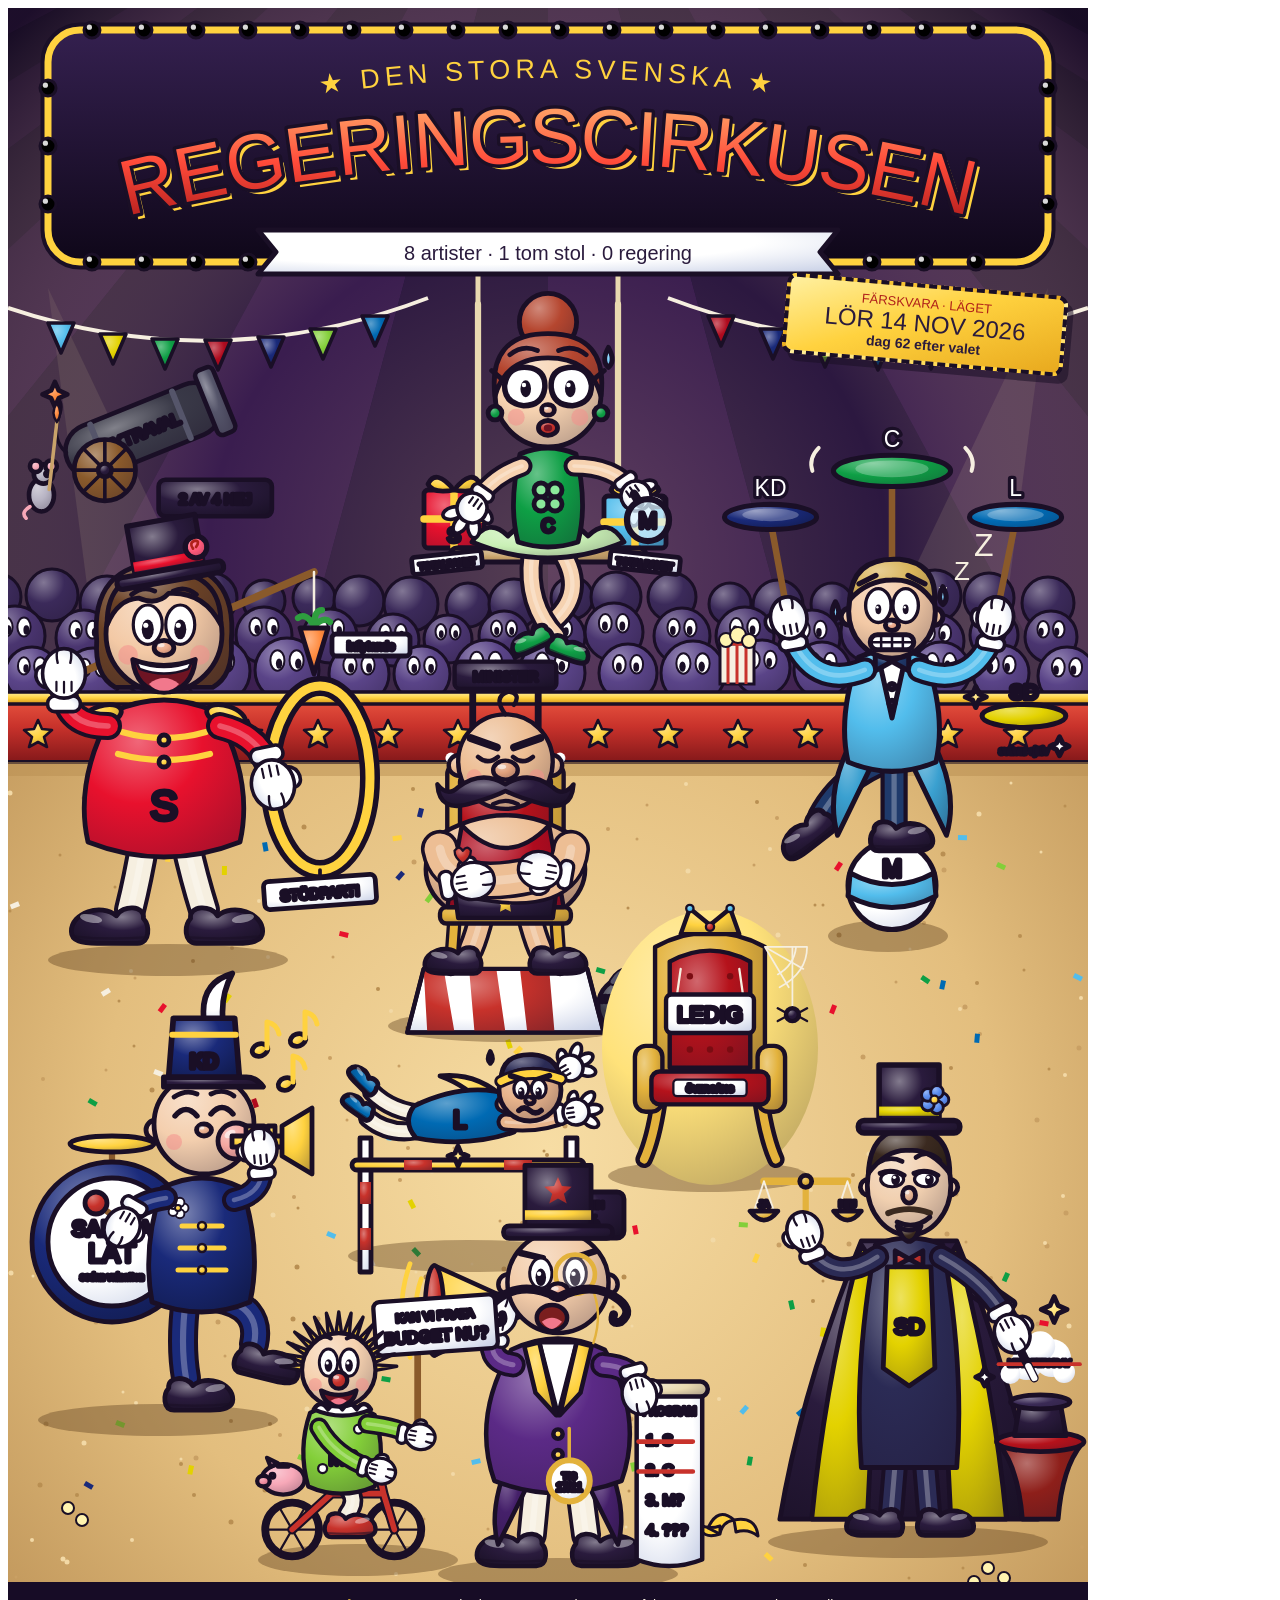
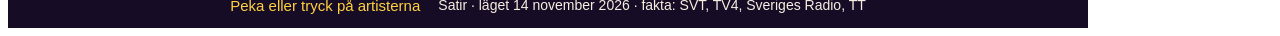
==== commit ac24df7b: "Redraw all figures from scratch in the poster draft (D-006) Draft only: nothing under public/ is cha" ====
--- a/drafts/2026-11-14-v2/index.html
+++ b/drafts/2026-11-14-v2/index.html
@@ -62,24 +62,10 @@
 <rect x="216" y="192" width="62" height="52" rx="4" fill="url(#g-52BDEC)"/>
 <path d="M247 192V244M216 218H278" fill="none" stroke="#FFD23F" stroke-width="7.5" />
 <path d="M247 192q-18 -20 -24 -6q4 9 24 6q18 -20 24 -6q-4 9 -24 6z" fill="url(#g-FFD23F)"/>
-<rect x="62" y="244" width="196" height="14" rx="7" fill="url(#g-C9A36A)"/>
-<path d="M178 254 Q198 296 152 330" fill="none" stroke="#1A0F26" stroke-width="23"/><path d="M178 254 Q198 296 152 330" fill="none" stroke="#F6D2B0" stroke-width="13"/><path d="M178 254 Q198 296 152 330" fill="none" stroke="#fff" stroke-opacity=".3" stroke-width="3.9"/>
-<path d="M142 254 Q138 300 170 338" fill="none" stroke="#1A0F26" stroke-width="23"/><path d="M142 254 Q138 300 170 338" fill="none" stroke="#F6D2B0" stroke-width="13"/><path d="M142 254 Q138 300 170 338" fill="none" stroke="#fff" stroke-opacity=".3" stroke-width="3.9"/>
-<ellipse cx="144" cy="334" rx="17" ry="9" fill="url(#g-0E9F45)" transform="rotate(-25 144 334)"/>
-<ellipse cx="178" cy="343" rx="17" ry="9" fill="url(#g-0E9F45)" transform="rotate(20 178 343)"/>
-<path d="M84 238 Q100 212 120 232 Q140 210 160 232 Q180 210 200 232 Q220 212 236 238 Q160 270 84 238Z" fill="url(#g-C9F0B5)"/>
-<path d="M130 152 Q160 142 190 152 L184 236 Q160 244 136 236Z" fill="url(#g-0E9F45)"/>
-<g fill="#8BE89B"><circle cx="153" cy="186" r="7"/><circle cx="167" cy="186" r="7"/><circle cx="153" cy="200" r="7"/><circle cx="167" cy="200" r="7"/></g>
-<text x="160" y="228" text-anchor="middle" font-size="18" fill="#fff">C</text>
-<path d="M132 162 Q104 172 88 200" fill="none" stroke="#1A0F26" stroke-width="21"/><path d="M132 162 Q104 172 88 200" fill="none" stroke="#F6D2B0" stroke-width="11"/>
-<g transform="translate(86 202) rotate(150)" stroke-width="3.4"><rect x="-20.25" y="-10.8" width="9.72" height="21.6" rx="4.59" fill="url(#g-FFFFFF)"/><ellipse cx="0.68" cy="-12.42" rx="7.02" ry="5.4" fill="url(#g-FFFFFF)" transform="rotate(-24 0.68 -12.42)"/><ellipse cx="2.97" cy="0" rx="15.93" ry="13.77" fill="url(#g-FFFFFF)"/><path d="M9.72 -4.05Q14.85 -5.4 18.36 -4.05M9.72 4.05Q14.85 5.4 18.36 4.05" fill="none" stroke-width="3"/><path d="M-8.37 -4.86h5.94M-9.45 0h7.02M-8.37 4.86h5.94" fill="none" stroke-width="2.75"/></g>
-<path d="M188 162 Q226 162 244 188" fill="none" stroke="#1A0F26" stroke-width="21"/><path d="M188 162 Q226 162 244 188" fill="none" stroke="#F6D2B0" stroke-width="11"/>
-<g transform="translate(246 190) rotate(30)" stroke-width="3.4"><rect x="-20.25" y="-10.8" width="9.72" height="21.6" rx="4.59" fill="url(#g-FFFFFF)"/><ellipse cx="0.68" cy="-12.42" rx="7.02" ry="5.4" fill="url(#g-FFFFFF)" transform="rotate(-24 0.68 -12.42)"/><ellipse cx="2.97" cy="0" rx="15.93" ry="13.77" fill="url(#g-FFFFFF)"/><path d="M9.72 -4.05Q14.85 -5.4 18.36 -4.05M9.72 4.05Q14.85 5.4 18.36 4.05" fill="none" stroke-width="3"/><path d="M-8.37 -4.86h5.94M-9.45 0h7.02M-8.37 4.86h5.94" fill="none" stroke-width="2.75"/></g>
-<path d="M246 190L252 200" fill="none" stroke="#1A0F26" stroke-width="8.75" />
+<rect x="62" y="244" width="196" height="14" rx="7" fill="url(#g-C9A36A)"/><path d="M176 252 Q200 294 156 324" fill="none" stroke="#1A0F26" stroke-width="23"/><path d="M176 252 Q200 294 156 324" fill="none" stroke="#F6D2B0" stroke-width="15"/><path d="M176 252 Q200 294 156 324" fill="none" stroke="#fff" stroke-opacity=".28" stroke-width="4.2"/><path d="M144 252 Q138 300 168 332" fill="none" stroke="#1A0F26" stroke-width="23"/><path d="M144 252 Q138 300 168 332" fill="none" stroke="#F6D2B0" stroke-width="15"/><path d="M144 252 Q138 300 168 332" fill="none" stroke="#fff" stroke-opacity=".28" stroke-width="4.2"/><g transform="translate(152 336) rotate(-25) scale(-1 1)"><path d="M-10.8 -7.5 C-11.7 -15 0.75 -15.3 4.2 -9 C12.75 -16.2 29.25 -10.8 29.25 -0.3 C29.25 5.1 23.25 6.3 15 6.3 L-7.5 6.3 C-14.7 6.3 -14.25 -3.75 -10.8 -7.5Z" fill="url(#g-0E9F45)"/><path d="M-11.7 3Q9 4.5 28.2 2.4" fill="none" stroke-width="2.4" stroke-opacity=".55"/><ellipse cx="18.3" cy="-7.5" rx="6.3" ry="2.25" fill="#fff" fill-opacity=".42" stroke="none" transform="rotate(-12 18.3 -7.5)"/></g><g transform="translate(172 346) rotate(20) scale(1 1)"><path d="M-10.8 -7.5 C-11.7 -15 0.75 -15.3 4.2 -9 C12.75 -16.2 29.25 -10.8 29.25 -0.3 C29.25 5.1 23.25 6.3 15 6.3 L-7.5 6.3 C-14.7 6.3 -14.25 -3.75 -10.8 -7.5Z" fill="url(#g-0E9F45)"/><path d="M-11.7 3Q9 4.5 28.2 2.4" fill="none" stroke-width="2.4" stroke-opacity=".55"/><ellipse cx="18.3" cy="-7.5" rx="6.3" ry="2.25" fill="#fff" fill-opacity=".42" stroke="none" transform="rotate(-12 18.3 -7.5)"/></g><path d="M84 238 Q100 212 120 232 Q140 210 160 232 Q180 210 200 232 Q220 212 236 238 Q160 270 84 238Z" fill="url(#g-C9F0B5)"/><path d="M132 150 Q160 138 188 150 Q200 200 190 238 Q160 248 130 238 Q120 200 132 150Z" fill="url(#g-0E9F45)"/><g fill="#8BE89B"><circle cx="153" cy="186" r="7"/><circle cx="167" cy="186" r="7"/><circle cx="153" cy="200" r="7"/><circle cx="167" cy="200" r="7"/></g>
+<text x="160" y="228" text-anchor="middle" font-size="18" fill="#fff">C</text><path d="M134 162 Q104 172 88 198" fill="none" stroke="#1A0F26" stroke-width="21"/><path d="M134 162 Q104 172 88 198" fill="none" stroke="#F6D2B0" stroke-width="13"/><path d="M134 162 Q104 172 88 198" fill="none" stroke="#fff" stroke-opacity=".28" stroke-width="3.64"/><g transform="translate(84 204) rotate(125)" stroke-width="3.6"><rect x="-24" y="-11.7" width="11.1" height="23.4" rx="5.1" fill="url(#g-FFFFFF)"/><ellipse cx="14.94" cy="-12.53" rx="10.5" ry="6" fill="url(#g-FFFFFF)" transform="rotate(-40 14.94 -12.53)"/><ellipse cx="19.5" cy="0" rx="10.5" ry="6" fill="url(#g-FFFFFF)" transform="rotate(0 19.5 0)"/><ellipse cx="14.94" cy="12.53" rx="10.5" ry="6" fill="url(#g-FFFFFF)" transform="rotate(40 14.94 12.53)"/><ellipse cx="-1.5" cy="-15.75" rx="8.4" ry="5.4" fill="url(#g-FFFFFF)" transform="rotate(-68 -1.5 -15.75)"/><circle r="15" fill="url(#g-FFFFFF)"/><path d="M-9.3 -5.4h6.6M-10.5 0h7.8M-9.3 5.4h6.6" fill="none" stroke-width="2.2"/></g><path d="M186 162 Q226 162 244 186" fill="none" stroke="#1A0F26" stroke-width="21"/><path d="M186 162 Q226 162 244 186" fill="none" stroke="#F6D2B0" stroke-width="13"/><path d="M186 162 Q226 162 244 186" fill="none" stroke="#fff" stroke-opacity=".28" stroke-width="3.64"/><g transform="translate(248 192) rotate(55)" stroke-width="3.6"><rect x="-24" y="-11.7" width="11.1" height="23.4" rx="5.1" fill="url(#g-FFFFFF)"/><ellipse cx="14.94" cy="-12.53" rx="10.5" ry="6" fill="url(#g-FFFFFF)" transform="rotate(-40 14.94 -12.53)"/><ellipse cx="19.5" cy="0" rx="10.5" ry="6" fill="url(#g-FFFFFF)" transform="rotate(0 19.5 0)"/><ellipse cx="14.94" cy="12.53" rx="10.5" ry="6" fill="url(#g-FFFFFF)" transform="rotate(40 14.94 12.53)"/><ellipse cx="-1.5" cy="-15.75" rx="8.4" ry="5.4" fill="url(#g-FFFFFF)" transform="rotate(-68 -1.5 -15.75)"/><circle r="15" fill="url(#g-FFFFFF)"/><path d="M-9.3 -5.4h6.6M-10.5 0h7.8M-9.3 5.4h6.6" fill="none" stroke-width="2.2"/></g><path d="M246 190L252 200" fill="none" stroke="#1A0F26" stroke-width="8.75" />
 <circle cx="260" cy="216" r="21" fill="#D9F3FF" fill-opacity=".75" stroke-width="6.25"/>
-<text x="260" y="224" text-anchor="middle" font-size="22" fill="#2A1B3D">M</text>
-<g transform="translate(160 92) scale(1.0)" stroke-width="4.8"><circle cx="0" cy="-68" r="27" fill="url(#g-B5462F)"/><circle r="50" fill="url(#g-F6D2B0)"/><path d="M-50 2 Q-57 -57 0 -57 Q57 -57 50 2 Q40 -34 0 -34 Q-40 -34 -50 2Z" fill="url(#g-B5462F)"/><circle cx="-50" cy="18" r="6.5" fill="url(#g-0E9F45)"/><circle cx="50" cy="18" r="6.5" fill="url(#g-0E9F45)"/><path d="M-41 -8 Q-38 -27 -19 -25 Q-2 -23 -3 -6 Q-5 11 -23 11 Q-41 9 -41 -8Z" fill="#fff" fill-opacity="1" stroke-width="5.5"/><path d="M41 -8 Q38 -27 19 -25 Q2 -23 3 -6 Q5 11 23 11 Q41 9 41 -8Z" fill="#fff" fill-opacity="1" stroke-width="5.5"/><path d="M-41 -12l-12 -10M41 -12l12 -10" fill="none" stroke="#1A0F26" stroke-width="5"/><g class="eyes"><ellipse cx="-21" cy="-5" rx="5" ry="8" fill="#1A0F26" fill-opacity="1" stroke="none"/><circle cx="-22.7" cy="-8.5" r="2.1" fill="#fff" fill-opacity="1" stroke="none"/><ellipse cx="21" cy="-5" rx="5" ry="8" fill="#1A0F26" fill-opacity="1" stroke="none"/><circle cx="19.3" cy="-8.5" r="2.1" fill="#fff" fill-opacity="1" stroke="none"/></g><path d="M-36 -37q12 -10 26 -4M10 -41q14 -6 26 4" fill="none" stroke="#1A0F26" stroke-width="4.8"/><circle cx="-30" cy="22" r="8" fill="#F4908C" fill-opacity=".55" stroke="none"/><circle cx="30" cy="22" r="8" fill="#F4908C" fill-opacity=".55" stroke="none"/><ellipse cx="0" cy="15" rx="6" ry="5" fill="url(#g-EDB79A)"/><ellipse cx="-1.7999999999999998" cy="13.25" rx="2.16" ry="1.3" fill="#fff" fill-opacity=".6" stroke="none"/><ellipse cx="0" cy="32" rx="9" ry="7" fill="url(#g-C8322B)"/><ellipse cx="0" cy="32" rx="4" ry="3.2" fill="#6E1423" fill-opacity="1" stroke="none"/><path class="drip" d="M57 -44q7 13 0 19q-7 -6 0 -19z" fill="url(#g-7FD3FF)"/></g>
-<rect x="24" y="250" width="70" height="17" rx="3" fill="url(#g-FFFDF6)" transform="rotate(-6 59 258)"/>
+<text x="260" y="224" text-anchor="middle" font-size="22" fill="#2A1B3D">M</text><g transform="translate(160 90) scale(1.06)" stroke-width="4.53"><circle cx="0" cy="-68" r="27" fill="url(#g-B5462F)"/><circle r="50" fill="url(#g-F6D2B0)"/><path d="M-50 2 Q-57 -57 0 -57 Q57 -57 50 2 Q40 -34 0 -34 Q-40 -34 -50 2Z" fill="url(#g-B5462F)"/><circle cx="-50" cy="18" r="6.5" fill="url(#g-0E9F45)"/><circle cx="50" cy="18" r="6.5" fill="url(#g-0E9F45)"/><path d="M-41 -8 Q-38 -27 -19 -25 Q-2 -23 -3 -6 Q-5 11 -23 11 Q-41 9 -41 -8Z" fill="#fff" fill-opacity="1" stroke-width="5.19"/><path d="M41 -8 Q38 -27 19 -25 Q2 -23 3 -6 Q5 11 23 11 Q41 9 41 -8Z" fill="#fff" fill-opacity="1" stroke-width="5.19"/><path d="M-41 -12l-12 -10M41 -12l12 -10" fill="none" stroke="#1A0F26" stroke-width="4.72"/><g class="eyes"><ellipse cx="-21" cy="-5" rx="5" ry="8" fill="#1A0F26" fill-opacity="1" stroke="none"/><circle cx="-22.7" cy="-8.5" r="2.1" fill="#fff" fill-opacity="1" stroke="none"/><ellipse cx="21" cy="-5" rx="5" ry="8" fill="#1A0F26" fill-opacity="1" stroke="none"/><circle cx="19.3" cy="-8.5" r="2.1" fill="#fff" fill-opacity="1" stroke="none"/></g><path d="M-36 -37q12 -10 26 -4M10 -41q14 -6 26 4" fill="none" stroke="#1A0F26" stroke-width="4.53"/><circle cx="-30" cy="22" r="8" fill="#F4908C" fill-opacity=".55" stroke="none"/><circle cx="30" cy="22" r="8" fill="#F4908C" fill-opacity=".55" stroke="none"/><ellipse cx="0" cy="15" rx="6" ry="5" fill="url(#g-EDB79A)"/><ellipse cx="-1.7999999999999998" cy="13.25" rx="2.16" ry="1.3" fill="#fff" fill-opacity=".6" stroke="none"/><ellipse cx="0" cy="32" rx="9" ry="7" fill="url(#g-C8322B)"/><ellipse cx="0" cy="32" rx="4" ry="3.2" fill="#6E1423" fill-opacity="1" stroke="none"/><path class="drip" d="M57 -44q7 13 0 19q-7 -6 0 -19z" fill="url(#g-7FD3FF)"/></g><rect x="24" y="250" width="70" height="17" rx="3" fill="url(#g-FFFDF6)" transform="rotate(-6 59 258)"/>
 <text x="59" y="263" text-anchor="middle" font-size="9" fill="#2A1B3D" transform="rotate(-6 59 258)">TOTALPAKET</text>
 <rect x="222" y="250" width="70" height="17" rx="3" fill="url(#g-FFFDF6)" transform="rotate(6 257 258)"/>
 <text x="257" y="263" text-anchor="middle" font-size="9" fill="#2A1B3D" transform="rotate(6 257 258)">TOTALPAKET</text>
@@ -93,24 +79,11 @@
 <text x="292" y="358" text-anchor="middle" font-size="9" fill="#FFD23F">KONGRESS-</text><text x="292" y="370" text-anchor="middle" font-size="9" fill="#FFD23F">BESLUT</text><text x="292" y="383" text-anchor="middle" font-size="8" fill="#F6EFE0">1000 kg</text>
 <rect x="96" y="96" width="128" height="170" rx="12" fill="url(#g-E3B23C)"/>
 <rect x="110" y="110" width="100" height="90" rx="6" fill="url(#g-B5121B)"/>
-<path d="M124 96V40M196 96V40" fill="none" stroke="#1A0F26" stroke-width="7.5"/><rect x="104" y="16" width="112" height="30" rx="6" fill="url(#g-2A1B3D)"/><text x="160" y="37" text-anchor="middle" font-size="15" fill="#FFD23F">MINISTER</text>
-<path d="M104 266L100 322M216 266L220 322" fill="none" stroke="#1A0F26" stroke-width="16" /><path d="M104 266L100 322M216 266L220 322" fill="none" stroke="#E3B23C" stroke-width="8.75" />
-<path d="M134 262 Q130 288 126 304" fill="none" stroke="#1A0F26" stroke-width="25"/><path d="M134 262 Q130 288 126 304" fill="none" stroke="#EDBE94" stroke-width="15"/><path d="M134 262 Q130 288 126 304" fill="none" stroke="#fff" stroke-opacity=".3" stroke-width="4.5"/><path d="M186 262 Q190 288 194 304" fill="none" stroke="#1A0F26" stroke-width="25"/><path d="M186 262 Q190 288 194 304" fill="none" stroke="#EDBE94" stroke-width="15"/><path d="M186 262 Q190 288 194 304" fill="none" stroke="#fff" stroke-opacity=".3" stroke-width="4.5"/>
-<ellipse cx="120" cy="308.5" rx="23.4" ry="17.5" fill="url(#g-2A1B3D)"/><ellipse cx="114.6" cy="301.5" rx="9" ry="3.8" fill="#fff" fill-opacity=".38" stroke="none"/><ellipse cx="200" cy="308.5" rx="23.4" ry="17.5" fill="url(#g-2A1B3D)"/><ellipse cx="194.6" cy="301.5" rx="9" ry="3.8" fill="#fff" fill-opacity=".38" stroke="none"/>
-<rect x="88" y="254" width="144" height="18" rx="7" fill="url(#g-E3B23C)"/>
-<path d="M92 170 Q160 138 228 170 Q246 222 220 250 L100 250 Q74 222 92 170Z" fill="url(#g-EDBE94)"/>
-<path d="M118 160 Q160 206 202 160 L220 250 L100 250Z" fill="url(#g-AF0B1E)"/>
-<path d="M112 200Q160 232 208 200" fill="none" stroke="#F6EFE0" stroke-width="5" />
-<path d="M104 236h112l-4 30h-104z" fill="url(#g-2A1B3D)"/><path d="M160 240l3 6 7 1 -5 5 1 7 -6 -3 -6 3 1 -7 -5 -5 7 -1z" fill="url(#g-FFD23F)" stroke="none"/>
-<path d="M224 186 Q216 238 126 222" fill="none" stroke="#1A0F26" stroke-width="38"/><path d="M224 186 Q216 238 126 222" fill="none" stroke="#EDBE94" stroke-width="28"/><path d="M224 186 Q216 238 126 222" fill="none" stroke="#fff" stroke-opacity=".3" stroke-width="8.4"/>
-<path d="M96 186 Q104 234 196 214" fill="none" stroke="#1A0F26" stroke-width="38"/><path d="M96 186 Q104 234 196 214" fill="none" stroke="#EDBE94" stroke-width="28"/><path d="M96 186 Q104 234 196 214" fill="none" stroke="#fff" stroke-opacity=".3" stroke-width="8.4"/>
-<g transform="translate(200 212) rotate(200)" stroke-width="3.4"><rect x="-28.5" y="-15.2" width="13.68" height="30.4" rx="6.46" fill="url(#g-FFFFFF)"/><ellipse cx="0.95" cy="-17.48" rx="9.88" ry="7.6" fill="url(#g-FFFFFF)" transform="rotate(-24 0.95 -17.48)"/><ellipse cx="4.18" cy="0" rx="22.42" ry="19.38" fill="url(#g-FFFFFF)"/><path d="M13.68 -5.7Q20.9 -7.6 25.84 -5.7M13.68 5.7Q20.9 7.6 25.84 5.7" fill="none" stroke-width="3"/><path d="M-11.78 -6.84h8.36M-13.3 0h9.88M-11.78 6.84h8.36" fill="none" stroke-width="2.75"/></g><g transform="translate(122 222) rotate(-20)" stroke-width="3.4"><rect x="-28.5" y="-15.2" width="13.68" height="30.4" rx="6.46" fill="url(#g-FFFFFF)"/><ellipse cx="0.95" cy="-17.48" rx="9.88" ry="7.6" fill="url(#g-FFFFFF)" transform="rotate(-24 0.95 -17.48)"/><ellipse cx="4.18" cy="0" rx="22.42" ry="19.38" fill="url(#g-FFFFFF)"/><path d="M13.68 -5.7Q20.9 -7.6 25.84 -5.7M13.68 5.7Q20.9 7.6 25.84 5.7" fill="none" stroke-width="3"/><path d="M-11.78 -6.84h8.36M-13.3 0h9.88M-11.78 6.84h8.36" fill="none" stroke-width="2.75"/></g>
-<path d="M104 192q5 -7 9 0q5 -7 9 0q0 8 -9 14q-9 -6 -9 -14z" fill="url(#g-C8322B)" stroke-width="2.5"/>
+<path d="M124 96V10M196 96V10" fill="none" stroke="#1A0F26" stroke-width="7.5"/><rect x="104" y="-16" width="112" height="30" rx="6" fill="url(#g-2A1B3D)"/><text x="160" y="5" text-anchor="middle" font-size="15" fill="#FFD23F">MINISTER</text>
+<path d="M104 266L100 322M216 266L220 322" fill="none" stroke="#1A0F26" stroke-width="16" /><path d="M104 266L100 322M216 266L220 322" fill="none" stroke="#E3B23C" stroke-width="8.75" /><path d="M134 262 Q128 286 122 300" fill="none" stroke="#1A0F26" stroke-width="30"/><path d="M134 262 Q128 286 122 300" fill="none" stroke="#EDBE94" stroke-width="22"/><path d="M134 262 Q128 286 122 300" fill="none" stroke="#fff" stroke-opacity=".28" stroke-width="6.16"/><path d="M186 262 Q192 286 198 300" fill="none" stroke="#1A0F26" stroke-width="30"/><path d="M186 262 Q192 286 198 300" fill="none" stroke="#EDBE94" stroke-width="22"/><path d="M186 262 Q192 286 198 300" fill="none" stroke="#fff" stroke-opacity=".28" stroke-width="6.16"/><g transform="translate(114 318) rotate(0) scale(-1 1)"><path d="M-15.84 -11 C-17.16 -22 1.1 -22.44 6.16 -13.2 C18.7 -23.76 42.9 -15.84 42.9 -0.44 C42.9 7.48 34.1 9.24 22 9.24 L-11 9.24 C-21.56 9.24 -20.9 -5.5 -15.84 -11Z" fill="url(#g-2A1B3D)"/><path d="M-17.16 4.4Q13.2 6.6 41.36 3.52" fill="none" stroke-width="2.4" stroke-opacity=".55"/><ellipse cx="26.84" cy="-11" rx="9.24" ry="3.3" fill="#fff" fill-opacity=".42" stroke="none" transform="rotate(-12 26.84 -11)"/></g><g transform="translate(206 318) rotate(0) scale(1 1)"><path d="M-15.84 -11 C-17.16 -22 1.1 -22.44 6.16 -13.2 C18.7 -23.76 42.9 -15.84 42.9 -0.44 C42.9 7.48 34.1 9.24 22 9.24 L-11 9.24 C-21.56 9.24 -20.9 -5.5 -15.84 -11Z" fill="url(#g-2A1B3D)"/><path d="M-17.16 4.4Q13.2 6.6 41.36 3.52" fill="none" stroke-width="2.4" stroke-opacity=".55"/><ellipse cx="26.84" cy="-11" rx="9.24" ry="3.3" fill="#fff" fill-opacity=".42" stroke="none" transform="rotate(-12 26.84 -11)"/></g><rect x="88" y="254" width="144" height="18" rx="7" fill="url(#g-E3B23C)"/><path d="M82 178 Q160 128 238 178 Q262 224 226 254 L94 254 Q58 224 82 178Z" fill="url(#g-EDBE94)"/><path d="M112 164 Q160 214 208 164 L224 254 L96 254Z" fill="url(#g-AF0B1E)"/><path d="M112 200Q160 232 208 200" fill="none" stroke="#F6EFE0" stroke-width="5" />
+<path d="M104 236h112l-4 30h-104z" fill="url(#g-2A1B3D)"/><path d="M160 240l3 6 7 1 -5 5 1 7 -6 -3 -6 3 1 -7 -5 -5 7 -1z" fill="url(#g-FFD23F)" stroke="none"/><path d="M232 190 Q226 244 130 226" fill="none" stroke="#1A0F26" stroke-width="42"/><path d="M232 190 Q226 244 130 226" fill="none" stroke="#EDBE94" stroke-width="34"/><path d="M232 190 Q226 244 130 226" fill="none" stroke="#fff" stroke-opacity=".28" stroke-width="9.52"/><path d="M88 190 Q98 240 194 218" fill="none" stroke="#1A0F26" stroke-width="42"/><path d="M88 190 Q98 240 194 218" fill="none" stroke="#EDBE94" stroke-width="34"/><path d="M88 190 Q98 240 194 218" fill="none" stroke="#fff" stroke-opacity=".28" stroke-width="9.52"/><g transform="translate(202 214) rotate(190)" stroke-width="3.6"><rect x="-32" y="-15.6" width="14.8" height="31.2" rx="6.8" fill="url(#g-FFFFFF)"/><ellipse cx="1" cy="-18.4" rx="10.4" ry="8" fill="url(#g-FFFFFF)" transform="rotate(-24 1 -18.4)"/><ellipse cx="4.4" cy="0" rx="23.6" ry="20.4" fill="url(#g-FFFFFF)"/><path d="M14.4 -6Q22 -8 27.2 -6M14.4 6Q22 8 27.2 6" fill="none" stroke-width="2.4"/><path d="M-12.4 -7.2h8.8M-14 0h10.4M-12.4 7.2h8.8" fill="none" stroke-width="2.2"/></g><g transform="translate(120 226) rotate(-10)" stroke-width="3.6"><rect x="-32" y="-15.6" width="14.8" height="31.2" rx="6.8" fill="url(#g-FFFFFF)"/><ellipse cx="1" cy="-18.4" rx="10.4" ry="8" fill="url(#g-FFFFFF)" transform="rotate(-24 1 -18.4)"/><ellipse cx="4.4" cy="0" rx="23.6" ry="20.4" fill="url(#g-FFFFFF)"/><path d="M14.4 -6Q22 -8 27.2 -6M14.4 6Q22 8 27.2 6" fill="none" stroke-width="2.4"/><path d="M-12.4 -7.2h8.8M-14 0h10.4M-12.4 7.2h8.8" fill="none" stroke-width="2.2"/></g><path d="M104 192q5 -7 9 0q5 -7 9 0q0 8 -9 14q-9 -6 -9 -14z" fill="url(#g-C8322B)" stroke-width="2.5"/>
 <g class="puff"><circle cx="112" cy="98" r="8" fill="url(#g-F6EFE0)" stroke="none"/><circle cx="100" cy="90" r="6" fill="url(#g-F6EFE0)" stroke="none"/></g>
-<g class="puff" style="animation-delay:.6s"><circle cx="208" cy="98" r="8" fill="url(#g-F6EFE0)" stroke="none"/><circle cx="220" cy="90" r="6" fill="url(#g-F6EFE0)" stroke="none"/></g>
-<g class="no">
-<g transform="translate(160 98) scale(0.9)" stroke-width="5.33"><circle cx="-49" cy="4" r="11" fill="url(#g-EDBE94)"/><circle cx="49" cy="4" r="11" fill="url(#g-EDBE94)"/><circle r="50" fill="url(#g-EDBE94)"/><path d="M0 -50q-14 -18 3 -24q14 2 6 14" fill="none" stroke="#1A0F26" stroke-width="5.33"/><path d="M-37 -25l28 10M37 -25l-28 10" fill="none" stroke="#1A0F26" stroke-width="9.44"/><path d="M-29 -5q10 9 21 0M8 -5q10 9 21 0" fill="none" stroke="#1A0F26" stroke-width="5.56"/><circle cx="-33" cy="16" r="8" fill="#F4908C" fill-opacity=".55" stroke="none"/><circle cx="33" cy="16" r="8" fill="#F4908C" fill-opacity=".55" stroke="none"/><ellipse cx="0" cy="9" rx="13" ry="10" fill="url(#g-DFA07C)"/><ellipse cx="-3.9" cy="5.5" rx="4.68" ry="2.6" fill="#fff" fill-opacity=".6" stroke="none"/><path d="M0 24 Q-25 8 -50 27 Q-61 38 -72 24 Q-70 55 -36 44 Q-14 38 0 31 Q14 38 36 44 Q70 55 72 24 Q61 38 50 27 Q25 8 0 24Z" fill="url(#g-2A1B3D)"/><path d="M-13 45q13 -7 26 0" fill="none" stroke="#1A0F26" stroke-width="5.33"/></g>
-</g>
+<g class="puff" style="animation-delay:.6s"><circle cx="208" cy="98" r="8" fill="url(#g-F6EFE0)" stroke="none"/><circle cx="220" cy="90" r="6" fill="url(#g-F6EFE0)" stroke="none"/></g><g class="no"><g transform="translate(160 94) scale(1.04)" stroke-width="4.62"><circle cx="-49" cy="4" r="11" fill="url(#g-EDBE94)"/><circle cx="49" cy="4" r="11" fill="url(#g-EDBE94)"/><circle r="50" fill="url(#g-EDBE94)"/><path d="M0 -50q-14 -18 3 -24q14 2 6 14" fill="none" stroke="#1A0F26" stroke-width="4.62"/><path d="M-37 -25l28 10M37 -25l-28 10" fill="none" stroke="#1A0F26" stroke-width="8.17"/><path d="M-29 -5q10 9 21 0M8 -5q10 9 21 0" fill="none" stroke="#1A0F26" stroke-width="4.81"/><circle cx="-33" cy="16" r="8" fill="#F4908C" fill-opacity=".55" stroke="none"/><circle cx="33" cy="16" r="8" fill="#F4908C" fill-opacity=".55" stroke="none"/><ellipse cx="0" cy="9" rx="13" ry="10" fill="url(#g-DFA07C)"/><ellipse cx="-3.9" cy="5.5" rx="4.68" ry="2.6" fill="#fff" fill-opacity=".6" stroke="none"/><path d="M0 24 Q-25 8 -50 27 Q-61 38 -72 24 Q-70 55 -36 44 Q-14 38 0 31 Q14 38 36 44 Q70 55 72 24 Q61 38 50 27 Q25 8 0 24Z" fill="url(#g-2A1B3D)"/><path d="M-13 45q13 -7 26 0" fill="none" stroke="#1A0F26" stroke-width="4.62"/></g></g>
 </g></svg></button>
 <button type="button" class="act lean" aria-label="Socialdemokraterna" data-act="S" aria-expanded="false" style="position: absolute; left: 6px; top: 520px; width: 400px; height: 440px; background: transparent; border: 0; padding: 0; cursor: pointer"><svg width="100%" height="100%" viewBox="0 0 400 440" style="display:block;overflow:visible"><g stroke="#1A0F26" stroke-width="4.8" stroke-linejoin="round" stroke-linecap="round">
 <path d="M50 152L300 44" fill="none" stroke="#8A5A2B" stroke-width="7.5" />
@@ -122,42 +95,19 @@
 <ellipse cx="306" cy="250" rx="50" ry="92" fill="none" stroke="#FFD23F" stroke-width="9"/>
 <path d="M306 342v8" fill="none" stroke="#1A0F26" stroke-width="3.75" />
 <rect x="250" y="350" width="112" height="28" rx="5" fill="url(#g-FFFDF6)" transform="rotate(-4 306 364)"/>
-<text x="306" y="370" text-anchor="middle" font-size="14" fill="#B0201A" transform="rotate(-4 306 364)">STÖDPARTI</text>
-<path d="M128 306 L122 388" fill="none" stroke="#1A0F26" stroke-width="28"/><path d="M128 306 L122 388" fill="none" stroke="#F6EFE0" stroke-width="18"/><path d="M128 306 L122 388" fill="none" stroke="#fff" stroke-opacity=".3" stroke-width="5.4"/><path d="M172 306 L182 388" fill="none" stroke="#1A0F26" stroke-width="28"/><path d="M172 306 L182 388" fill="none" stroke="#F6EFE0" stroke-width="18"/><path d="M172 306 L182 388" fill="none" stroke="#fff" stroke-opacity=".3" stroke-width="5.4"/>
-<path d="M104 378h40v42q0 8 -8 8h-44q-4 -14 12 -18z" fill="url(#g-2A1B3D)"/><path d="M164 378h40v24q16 4 12 26h-44q-8 0 -8 -8z" fill="url(#g-2A1B3D)"/>
-<path d="M84 186 Q150 160 216 186 L230 312 Q150 334 70 312Z" fill="url(#g-E8112D)"/>
-<path d="M108 204Q150 216 192 204M104 226Q150 238 196 226" fill="none" stroke="#FFD23F" stroke-width="6.25" />
+<text x="306" y="370" text-anchor="middle" font-size="14" fill="#B0201A" transform="rotate(-4 306 364)">STÖDPARTI</text><path d="M130 314 Q124 350 116 382" fill="none" stroke="#1A0F26" stroke-width="32"/><path d="M130 314 Q124 350 116 382" fill="none" stroke="#F6EFE0" stroke-width="24"/><path d="M130 314 Q124 350 116 382" fill="none" stroke="#fff" stroke-opacity=".28" stroke-width="6.72"/><path d="M172 314 Q180 350 190 382" fill="none" stroke="#1A0F26" stroke-width="32"/><path d="M172 314 Q180 350 190 382" fill="none" stroke="#F6EFE0" stroke-width="24"/><path d="M172 314 Q180 350 190 382" fill="none" stroke="#fff" stroke-opacity=".28" stroke-width="6.72"/><g transform="translate(110 404) rotate(0) scale(-1 1)"><path d="M-19.44 -13.5 C-21.06 -27 1.35 -27.54 7.56 -16.2 C22.95 -29.16 52.65 -19.44 52.65 -0.54 C52.65 9.18 41.85 11.34 27 11.34 L-13.5 11.34 C-26.46 11.34 -25.65 -6.75 -19.44 -13.5Z" fill="url(#g-2A1B3D)"/><path d="M-21.06 5.4Q16.2 8.1 50.76 4.32" fill="none" stroke-width="2.4" stroke-opacity=".55"/><ellipse cx="32.94" cy="-13.5" rx="11.34" ry="4.05" fill="#fff" fill-opacity=".42" stroke="none" transform="rotate(-12 32.94 -13.5)"/></g><g transform="translate(196 404) rotate(0) scale(1 1)"><path d="M-19.44 -13.5 C-21.06 -27 1.35 -27.54 7.56 -16.2 C22.95 -29.16 52.65 -19.44 52.65 -0.54 C52.65 9.18 41.85 11.34 27 11.34 L-13.5 11.34 C-26.46 11.34 -25.65 -6.75 -19.44 -13.5Z" fill="url(#g-2A1B3D)"/><path d="M-21.06 5.4Q16.2 8.1 50.76 4.32" fill="none" stroke-width="2.4" stroke-opacity=".55"/><ellipse cx="32.94" cy="-13.5" rx="11.34" ry="4.05" fill="#fff" fill-opacity=".42" stroke="none" transform="rotate(-12 32.94 -13.5)"/></g><path d="M98 184 Q150 160 202 184 Q240 252 226 314 Q150 344 74 314 Q60 252 98 184Z" fill="url(#g-E8112D)"/><path d="M108 204Q150 216 192 204M104 226Q150 238 196 226" fill="none" stroke="#FFD23F" stroke-width="6.25" />
 <circle cx="150" cy="212" r="5" fill="url(#g-FFD23F)"/><circle cx="150" cy="234" r="5" fill="url(#g-FFD23F)"/>
 <text x="150" y="292" text-anchor="middle" font-size="42" fill="#FFD23F">S</text>
-<ellipse cx="88" cy="188" rx="20" ry="10" fill="url(#g-FFD23F)" transform="rotate(-18 88 188)"/><ellipse cx="212" cy="188" rx="20" ry="10" fill="url(#g-FFD23F)" transform="rotate(18 212 188)"/>
-<path d="M212 202 Q250 214 258 248" fill="none" stroke="#1A0F26" stroke-width="26"/><path d="M212 202 Q250 214 258 248" fill="none" stroke="#E8112D" stroke-width="16"/><path d="M212 202 Q250 214 258 248" fill="none" stroke="#fff" stroke-opacity=".3" stroke-width="4.8"/>
-<g transform="translate(258 252) rotate(76.76)" stroke-width="3.4"><rect x="-27" y="-14.4" width="12.96" height="28.8" rx="6.12" fill="url(#g-FFFFFF)"/><ellipse cx="0.9" cy="-16.56" rx="9.36" ry="7.2" fill="url(#g-FFFFFF)" transform="rotate(-24 0.9 -16.56)"/><ellipse cx="3.96" cy="0" rx="21.24" ry="18.36" fill="url(#g-FFFFFF)"/><path d="M12.96 -5.4Q19.8 -7.2 24.48 -5.4M12.96 5.4Q19.8 7.2 24.48 5.4" fill="none" stroke-width="3"/><path d="M-11.16 -6.48h7.92M-12.6 0h9.36M-11.16 6.48h7.92" fill="none" stroke-width="2.75"/></g>
-<path d="M88 202 Q50 198 50 158" fill="none" stroke="#1A0F26" stroke-width="26"/><path d="M88 202 Q50 198 50 158" fill="none" stroke="#E8112D" stroke-width="16"/><path d="M88 202 Q50 198 50 158" fill="none" stroke="#fff" stroke-opacity=".3" stroke-width="4.8"/>
-<g transform="translate(50 152) rotate(-90)" stroke-width="3.4"><rect x="-27" y="-14.4" width="12.96" height="28.8" rx="6.12" fill="url(#g-FFFFFF)"/><ellipse cx="0.9" cy="-16.56" rx="9.36" ry="7.2" fill="url(#g-FFFFFF)" transform="rotate(-24 0.9 -16.56)"/><ellipse cx="3.96" cy="0" rx="21.24" ry="18.36" fill="url(#g-FFFFFF)"/><path d="M12.96 -5.4Q19.8 -7.2 24.48 -5.4M12.96 5.4Q19.8 7.2 24.48 5.4" fill="none" stroke-width="3"/><path d="M-11.16 -6.48h7.92M-12.6 0h9.36M-11.16 6.48h7.92" fill="none" stroke-width="2.75"/></g>
-<g transform="translate(150 112) scale(1.08)" stroke-width="4.44"><path d="M-58 6 Q-64 -60 0 -62 Q64 -60 58 6 Q60 36 42 46 L-42 46 Q-60 36 -58 6Z" fill="url(#g-6B4226)"/><circle r="50" fill="url(#g-F3C9A5)"/><path d="M-49 -8 Q-50 -54 0 -54 Q50 -54 49 -8 Q34 -37 4 -35 Q-6 -24 -22 -31 Q-40 -30 -49 -8Z" fill="url(#g-6B4226)"/><path d="M-28 -34q10 -8 20 -3M8 -37q10 -5 20 3" fill="none" stroke="#1A0F26" stroke-width="4.44"/><ellipse cx="-14" cy="-8" rx="12.5" ry="17" fill="#fff" fill-opacity="1" stroke-width="2.96"/><ellipse cx="14" cy="-8" rx="12.5" ry="17" fill="#fff" fill-opacity="1" stroke-width="2.96"/><g><ellipse cx="-14" cy="-4" rx="5.2" ry="8.6" fill="#1A0F26" fill-opacity="1" stroke="none"/><circle cx="-15.7" cy="-7.6" r="2.2" fill="#fff" fill-opacity="1" stroke="none"/><ellipse cx="14" cy="-4" rx="5.2" ry="8.6" fill="#1A0F26" fill-opacity="1" stroke="none"/><circle cx="12.3" cy="-7.6" r="2.2" fill="#fff" fill-opacity="1" stroke="none"/></g><circle cx="-31" cy="18" r="8.5" fill="#F4908C" fill-opacity=".55" stroke="none"/><circle cx="31" cy="18" r="8.5" fill="#F4908C" fill-opacity=".55" stroke="none"/><ellipse cx="0" cy="12" rx="8.5" ry="6.5" fill="url(#g-EBA98A)"/><ellipse cx="-2.55" cy="9.725" rx="3.06" ry="1.69" fill="#fff" fill-opacity=".6" stroke="none"/><path d="M-27 22 Q0 32 27 22 Q24 49 0 50 Q-24 49 -27 22Z" fill="#6E1423" fill-opacity="1"/><path d="M-13 43 Q0 33 13 43 Q8 49 0 49 Q-8 49 -13 43Z" fill="#F2788C" fill-opacity="1" stroke="none"/><path d="M-24 24 Q0 33 24 24 L21 30 Q0 38 -21 30Z" fill="#fff" fill-opacity="1" stroke-width="2.22"/></g>
-<g transform="translate(0 -20) translate(150 76) scale(1.15) translate(-150 -76)"><g transform="rotate(-10 150 70)"><rect x="118" y="20" width="64" height="52" fill="url(#g-2A1B3D)"/><rect x="100" y="66" width="100" height="11" rx="5" fill="url(#g-2A1B3D)"/><rect x="118" y="54" width="64" height="9" fill="url(#g-E8112D)" stroke="none"/>
+<ellipse cx="88" cy="188" rx="20" ry="10" fill="url(#g-FFD23F)" transform="rotate(-18 88 188)"/><ellipse cx="212" cy="188" rx="20" ry="10" fill="url(#g-FFD23F)" transform="rotate(18 212 188)"/><path d="M206 198 Q248 208 256 244" fill="none" stroke="#1A0F26" stroke-width="28"/><path d="M206 198 Q248 208 256 244" fill="none" stroke="#E8112D" stroke-width="20"/><path d="M206 198 Q248 208 256 244" fill="none" stroke="#fff" stroke-opacity=".28" stroke-width="5.6"/><g transform="translate(258 252) rotate(78)" stroke-width="3.6"><rect x="-33.6" y="-16.38" width="15.54" height="32.76" rx="7.14" fill="url(#g-FFFFFF)"/><ellipse cx="1.05" cy="-19.32" rx="10.92" ry="8.4" fill="url(#g-FFFFFF)" transform="rotate(-24 1.05 -19.32)"/><ellipse cx="4.62" cy="0" rx="24.78" ry="21.42" fill="url(#g-FFFFFF)"/><path d="M15.12 -6.3Q23.1 -8.4 28.56 -6.3M15.12 6.3Q23.1 8.4 28.56 6.3" fill="none" stroke-width="2.4"/><path d="M-13.02 -7.56h9.24M-14.7 0h10.92M-13.02 7.56h9.24" fill="none" stroke-width="2.2"/></g><path d="M94 198 Q52 198 50 162" fill="none" stroke="#1A0F26" stroke-width="28"/><path d="M94 198 Q52 198 50 162" fill="none" stroke="#E8112D" stroke-width="20"/><path d="M94 198 Q52 198 50 162" fill="none" stroke="#fff" stroke-opacity=".28" stroke-width="5.6"/><g transform="translate(50 150) rotate(-90)" stroke-width="3.6"><rect x="-33.6" y="-16.38" width="15.54" height="32.76" rx="7.14" fill="url(#g-FFFFFF)"/><ellipse cx="1.05" cy="-19.32" rx="10.92" ry="8.4" fill="url(#g-FFFFFF)" transform="rotate(-24 1.05 -19.32)"/><ellipse cx="4.62" cy="0" rx="24.78" ry="21.42" fill="url(#g-FFFFFF)"/><path d="M15.12 -6.3Q23.1 -8.4 28.56 -6.3M15.12 6.3Q23.1 8.4 28.56 6.3" fill="none" stroke-width="2.4"/><path d="M-13.02 -7.56h9.24M-14.7 0h10.92M-13.02 7.56h9.24" fill="none" stroke-width="2.2"/></g><g transform="translate(150 106) scale(1.16)" stroke-width="4.14"><path d="M-58 6 Q-64 -60 0 -62 Q64 -60 58 6 Q60 36 42 46 L-42 46 Q-60 36 -58 6Z" fill="url(#g-6B4226)"/><circle r="50" fill="url(#g-F3C9A5)"/><path d="M-49 -8 Q-50 -54 0 -54 Q50 -54 49 -8 Q34 -37 4 -35 Q-6 -24 -22 -31 Q-40 -30 -49 -8Z" fill="url(#g-6B4226)"/><path d="M-28 -34q10 -8 20 -3M8 -37q10 -5 20 3" fill="none" stroke="#1A0F26" stroke-width="4.14"/><ellipse cx="-14" cy="-8" rx="12.5" ry="17" fill="#fff" fill-opacity="1" stroke-width="2.76"/><ellipse cx="14" cy="-8" rx="12.5" ry="17" fill="#fff" fill-opacity="1" stroke-width="2.76"/><g><ellipse cx="-14" cy="-4" rx="5.2" ry="8.6" fill="#1A0F26" fill-opacity="1" stroke="none"/><circle cx="-15.7" cy="-7.6" r="2.2" fill="#fff" fill-opacity="1" stroke="none"/><ellipse cx="14" cy="-4" rx="5.2" ry="8.6" fill="#1A0F26" fill-opacity="1" stroke="none"/><circle cx="12.3" cy="-7.6" r="2.2" fill="#fff" fill-opacity="1" stroke="none"/></g><circle cx="-31" cy="18" r="8.5" fill="#F4908C" fill-opacity=".55" stroke="none"/><circle cx="31" cy="18" r="8.5" fill="#F4908C" fill-opacity=".55" stroke="none"/><ellipse cx="0" cy="12" rx="8.5" ry="6.5" fill="url(#g-EBA98A)"/><ellipse cx="-2.55" cy="9.725" rx="3.06" ry="1.69" fill="#fff" fill-opacity=".6" stroke="none"/><path d="M-27 22 Q0 32 27 22 Q24 49 0 50 Q-24 49 -27 22Z" fill="#6E1423" fill-opacity="1"/><path d="M-13 43 Q0 33 13 43 Q8 49 0 49 Q-8 49 -13 43Z" fill="#F2788C" fill-opacity="1" stroke="none"/><path d="M-24 24 Q0 33 24 24 L21 30 Q0 38 -21 30Z" fill="#fff" fill-opacity="1" stroke-width="2.07"/></g><g transform="translate(6 -24) translate(150 76) scale(1.08) translate(-150 -76)"><g transform="rotate(-10 150 70)"><rect x="118" y="20" width="64" height="52" fill="url(#g-2A1B3D)"/><rect x="100" y="66" width="100" height="11" rx="5" fill="url(#g-2A1B3D)"/><rect x="118" y="54" width="64" height="9" fill="url(#g-E8112D)" stroke="none"/>
 <circle cx="178" cy="50" r="10" fill="url(#g-FF5A7A)"/><path d="M178 50q5 -5 0 -6q-6 1 -3 7" fill="none" stroke="#B0201A" stroke-width="2.5" /></g></g>
 </g></svg></button>
 <button type="button" class="act teeter" aria-label="Moderaterna" data-act="M" aria-expanded="false" style="position: absolute; left: 706px; top: 404px; width: 356px; height: 524px; background: transparent; border: 0; padding: 0; cursor: pointer"><svg width="100%" height="100%" viewBox="0 0 340 500" style="display:block;overflow:visible"><g stroke="#1A0F26" stroke-width="4.8" stroke-linejoin="round" stroke-linecap="round">
 <circle cx="170" cy="452" r="42" fill="url(#g-F6EFE0)"/>
 <path d="M130 440 Q170 462 210 440 L212 462 Q170 484 128 462Z" fill="url(#g-52BDEC)"/>
-<text x="170" y="444" text-anchor="middle" font-size="22" fill="#2A1B3D">M</text>
-<path d="M168 332 Q122 350 98 394" fill="none" stroke="#1A0F26" stroke-width="24"/><path d="M168 332 Q122 350 98 394" fill="none" stroke="#1F3A6B" stroke-width="14"/><path d="M168 332 Q122 350 98 394" fill="none" stroke="#fff" stroke-opacity=".3" stroke-width="4.2"/>
-<ellipse cx="90" cy="396.85" rx="24.7" ry="15.75" fill="url(#g-2A1B3D)" transform="rotate(-35 90 400)"/><ellipse cx="84.3" cy="390.55" rx="9.5" ry="3.42" fill="#fff" fill-opacity=".38" stroke="none" transform="rotate(-35 90 400)"/>
-<path d="M172 330 L172 404" fill="none" stroke="#1A0F26" stroke-width="24"/><path d="M172 330 L172 404" fill="none" stroke="#1F3A6B" stroke-width="14"/><path d="M172 330 L172 404" fill="none" stroke="#fff" stroke-opacity=".3" stroke-width="4.2"/>
-<ellipse cx="178" cy="406.85" rx="27.3" ry="15.75" fill="url(#g-2A1B3D)"/><ellipse cx="171.7" cy="400.55" rx="10.5" ry="3.42" fill="#fff" fill-opacity=".38" stroke="none"/>
-<path d="M140 300 Q104 356 118 404 L152 334Z" fill="url(#g-3AA0D0)"/><path d="M200 300 Q236 356 222 404 L188 334Z" fill="url(#g-3AA0D0)"/>
-<path d="M138 232 Q170 222 202 232 L208 332 Q170 342 132 332Z" fill="url(#g-52BDEC)"/>
-<path d="M156 229 L170 292 L184 229Z" fill="url(#g-FFFFFF)"/>
+<text x="170" y="444" text-anchor="middle" font-size="22" fill="#2A1B3D">M</text><path d="M166 332 Q122 348 102 386" fill="none" stroke="#1A0F26" stroke-width="26"/><path d="M166 332 Q122 348 102 386" fill="none" stroke="#1F3A6B" stroke-width="18"/><path d="M166 332 Q122 348 102 386" fill="none" stroke="#fff" stroke-opacity=".28" stroke-width="5.04"/><g transform="translate(100 400) rotate(-38) scale(-1 1)"><path d="M-14.4 -10 C-15.6 -20 1 -20.4 5.6 -12 C17 -21.6 39 -14.4 39 -0.4 C39 6.8 31 8.4 20 8.4 L-10 8.4 C-19.6 8.4 -19 -5 -14.4 -10Z" fill="url(#g-2A1B3D)"/><path d="M-15.6 4Q12 6 37.6 3.2" fill="none" stroke-width="2.4" stroke-opacity=".55"/><ellipse cx="24.4" cy="-10" rx="8.4" ry="3" fill="#fff" fill-opacity=".42" stroke="none" transform="rotate(-12 24.4 -10)"/></g><path d="M172 330 L172 394" fill="none" stroke="#1A0F26" stroke-width="26"/><path d="M172 330 L172 394" fill="none" stroke="#1F3A6B" stroke-width="18"/><path d="M172 330 L172 394" fill="none" stroke="#fff" stroke-opacity=".28" stroke-width="5.04"/><g transform="translate(168 410) rotate(0) scale(1 1)"><path d="M-15.12 -10.5 C-16.38 -21 1.05 -21.42 5.88 -12.6 C17.85 -22.68 40.95 -15.12 40.95 -0.42 C40.95 7.14 32.55 8.82 21 8.82 L-10.5 8.82 C-20.58 8.82 -19.95 -5.25 -15.12 -10.5Z" fill="url(#g-2A1B3D)"/><path d="M-16.38 4.2Q12.6 6.3 39.48 3.36" fill="none" stroke-width="2.4" stroke-opacity=".55"/><ellipse cx="25.62" cy="-10.5" rx="8.82" ry="3.15" fill="#fff" fill-opacity=".42" stroke="none" transform="rotate(-12 25.62 -10.5)"/></g><path d="M140 300 Q104 356 118 404 L152 334Z" fill="url(#g-3AA0D0)"/><path d="M200 300 Q236 356 222 404 L188 334Z" fill="url(#g-3AA0D0)"/><path d="M138 234 Q170 220 202 234 Q222 290 212 334 Q170 352 128 334 Q118 290 138 234Z" fill="url(#g-52BDEC)"/><path d="M156 229 L170 292 L184 229Z" fill="url(#g-FFFFFF)"/>
 <path d="M170 238l-16 -9v18zM170 238l16 -9v18z" fill="url(#g-1F3A6B)"/>
 <circle cx="170" cy="262" r="3" fill="url(#g-2A1B3D)"/><circle cx="170" cy="278" r="3" fill="url(#g-2A1B3D)"/>
-<path d="M72 202L54 104M268 202L288 104M170 150L170 60" fill="none" stroke="#8A5A2B" stroke-width="6.25" />
-<path d="M142 240 Q94 262 72 206" fill="none" stroke="#1A0F26" stroke-width="23"/><path d="M142 240 Q94 262 72 206" fill="none" stroke="#52BDEC" stroke-width="13"/><path d="M142 240 Q94 262 72 206" fill="none" stroke="#fff" stroke-opacity=".3" stroke-width="3.9"/>
-<g transform="translate(72 202) rotate(-111.45)" stroke-width="3.4"><rect x="-22.5" y="-12" width="10.8" height="24" rx="5.1" fill="url(#g-FFFFFF)"/><ellipse cx="0.75" cy="-13.8" rx="7.8" ry="6" fill="url(#g-FFFFFF)" transform="rotate(-24 0.75 -13.8)"/><ellipse cx="3.3" cy="0" rx="17.7" ry="15.3" fill="url(#g-FFFFFF)"/><path d="M10.8 -4.5Q16.5 -6 20.4 -4.5M10.8 4.5Q16.5 6 20.4 4.5" fill="none" stroke-width="3"/><path d="M-9.3 -5.4h6.6M-10.5 0h7.8M-9.3 5.4h6.6" fill="none" stroke-width="2.75"/></g>
-<path d="M198 240 Q246 262 268 206" fill="none" stroke="#1A0F26" stroke-width="23"/><path d="M198 240 Q246 262 268 206" fill="none" stroke="#52BDEC" stroke-width="13"/><path d="M198 240 Q246 262 268 206" fill="none" stroke="#fff" stroke-opacity=".3" stroke-width="3.9"/>
-<g transform="translate(268 202) rotate(-68.55)" stroke-width="3.4"><rect x="-22.5" y="-12" width="10.8" height="24" rx="5.1" fill="url(#g-FFFFFF)"/><ellipse cx="0.75" cy="-13.8" rx="7.8" ry="6" fill="url(#g-FFFFFF)" transform="rotate(-24 0.75 -13.8)"/><ellipse cx="3.3" cy="0" rx="17.7" ry="15.3" fill="url(#g-FFFFFF)"/><path d="M10.8 -4.5Q16.5 -6 20.4 -4.5M10.8 4.5Q16.5 6 20.4 4.5" fill="none" stroke-width="3"/><path d="M-9.3 -5.4h6.6M-10.5 0h7.8M-9.3 5.4h6.6" fill="none" stroke-width="2.75"/></g>
-<g transform="translate(170 192) scale(0.84)" stroke-width="5.71"><circle cx="-45" cy="6" r="9" fill="url(#g-F3C9A5)"/><circle cx="45" cy="6" r="9" fill="url(#g-F3C9A5)"/><ellipse rx="46" ry="50" fill="url(#g-F3C9A5)"/><path d="M-45 -12 Q-42 -58 8 -55 Q49 -51 45 -8 Q28 -35 0 -33 Q-26 -33 -45 -12Z" fill="url(#g-D9B45A)"/><path d="M-35 -29l18 -9M35 -29l-18 -9" fill="none" stroke="#1A0F26" stroke-width="5.95"/><ellipse cx="-14.5" cy="-6" rx="13.5" ry="18" fill="#fff" fill-opacity="1" stroke-width="3.81"/><ellipse cx="14.5" cy="-6" rx="13.5" ry="18" fill="#fff" fill-opacity="1" stroke-width="3.81"/><g><ellipse cx="-14.5" cy="-2" rx="3.12" ry="5.159999999999999" fill="#1A0F26" fill-opacity="1" stroke="none"/><circle cx="-15.52" cy="-4.16" r="1.32" fill="#fff" fill-opacity="1" stroke="none"/><ellipse cx="14.5" cy="-2" rx="3.12" ry="5.159999999999999" fill="#1A0F26" fill-opacity="1" stroke="none"/><circle cx="13.48" cy="-4.16" r="1.32" fill="#fff" fill-opacity="1" stroke="none"/></g><ellipse cx="0" cy="15" rx="7" ry="5.5" fill="url(#g-EBA98A)"/><ellipse cx="-2.1" cy="13.075" rx="2.52" ry="1.4300000000000002" fill="#fff" fill-opacity=".6" stroke="none"/><rect x="-23" y="25" width="46" height="16" rx="7.5" fill="#fff" fill-opacity="1"/><path d="M-11.5 25v16M0 25v16M11.5 25v16M-23 33h46" fill="none" stroke="#1A0F26" stroke-width="2.86"/><path class="drip" d="M54 -26q7 13 0 19q-7 -6 0 -19z" fill="url(#g-7FD3FF)"/><path class="drip" style="animation-delay:.5s" d="M-60 -10q7 13 0 19q-7 -6 0 -19z" fill="url(#g-7FD3FF)"/></g>
-<g class="wob"><ellipse cx="54" cy="100" rx="44" ry="12" fill="url(#g-1A2A7A)"/><ellipse cx="54" cy="98" rx="27" ry="6" fill="#fff" fill-opacity=".25" stroke="none"/><text x="54" y="80" text-anchor="middle" font-size="22" fill="#fff" stroke="#1A0F26" stroke-width="6.25" paint-order="stroke" style="stroke:#1A0F26">KD</text></g>
+<path d="M72 202L54 104M268 202L288 104M170 150L170 60" fill="none" stroke="#8A5A2B" stroke-width="6.25" /><path d="M144 246 Q94 266 72 210" fill="none" stroke="#1A0F26" stroke-width="24"/><path d="M144 246 Q94 266 72 210" fill="none" stroke="#52BDEC" stroke-width="16"/><path d="M144 246 Q94 266 72 210" fill="none" stroke="#fff" stroke-opacity=".28" stroke-width="4.48"/><g transform="translate(72 200) rotate(-100)" stroke-width="3.6"><rect x="-27.2" y="-13.26" width="12.58" height="26.52" rx="5.78" fill="url(#g-FFFFFF)"/><ellipse cx="0.85" cy="-15.64" rx="8.84" ry="6.8" fill="url(#g-FFFFFF)" transform="rotate(-24 0.85 -15.64)"/><ellipse cx="3.74" cy="0" rx="20.06" ry="17.34" fill="url(#g-FFFFFF)"/><path d="M12.24 -5.1Q18.7 -6.8 23.12 -5.1M12.24 5.1Q18.7 6.8 23.12 5.1" fill="none" stroke-width="2.4"/><path d="M-10.54 -6.12h7.48M-11.9 0h8.84M-10.54 6.12h7.48" fill="none" stroke-width="2.2"/></g><path d="M196 246 Q246 266 268 210" fill="none" stroke="#1A0F26" stroke-width="24"/><path d="M196 246 Q246 266 268 210" fill="none" stroke="#52BDEC" stroke-width="16"/><path d="M196 246 Q246 266 268 210" fill="none" stroke="#fff" stroke-opacity=".28" stroke-width="4.48"/><g transform="translate(268 200) rotate(-80)" stroke-width="3.6"><rect x="-27.2" y="-13.26" width="12.58" height="26.52" rx="5.78" fill="url(#g-FFFFFF)"/><ellipse cx="0.85" cy="-15.64" rx="8.84" ry="6.8" fill="url(#g-FFFFFF)" transform="rotate(-24 0.85 -15.64)"/><ellipse cx="3.74" cy="0" rx="20.06" ry="17.34" fill="url(#g-FFFFFF)"/><path d="M12.24 -5.1Q18.7 -6.8 23.12 -5.1M12.24 5.1Q18.7 6.8 23.12 5.1" fill="none" stroke-width="2.4"/><path d="M-10.54 -6.12h7.48M-11.9 0h8.84M-10.54 6.12h7.48" fill="none" stroke-width="2.2"/></g><g transform="translate(170 190) scale(0.9)" stroke-width="5.33"><circle cx="-45" cy="6" r="9" fill="url(#g-F3C9A5)"/><circle cx="45" cy="6" r="9" fill="url(#g-F3C9A5)"/><ellipse rx="46" ry="50" fill="url(#g-F3C9A5)"/><path d="M-45 -12 Q-42 -58 8 -55 Q49 -51 45 -8 Q28 -35 0 -33 Q-26 -33 -45 -12Z" fill="url(#g-D9B45A)"/><path d="M-35 -29l18 -9M35 -29l-18 -9" fill="none" stroke="#1A0F26" stroke-width="5.56"/><ellipse cx="-14.5" cy="-6" rx="13.5" ry="18" fill="#fff" fill-opacity="1" stroke-width="3.56"/><ellipse cx="14.5" cy="-6" rx="13.5" ry="18" fill="#fff" fill-opacity="1" stroke-width="3.56"/><g><ellipse cx="-14.5" cy="-2" rx="3.12" ry="5.159999999999999" fill="#1A0F26" fill-opacity="1" stroke="none"/><circle cx="-15.52" cy="-4.16" r="1.32" fill="#fff" fill-opacity="1" stroke="none"/><ellipse cx="14.5" cy="-2" rx="3.12" ry="5.159999999999999" fill="#1A0F26" fill-opacity="1" stroke="none"/><circle cx="13.48" cy="-4.16" r="1.32" fill="#fff" fill-opacity="1" stroke="none"/></g><ellipse cx="0" cy="15" rx="7" ry="5.5" fill="url(#g-EBA98A)"/><ellipse cx="-2.1" cy="13.075" rx="2.52" ry="1.4300000000000002" fill="#fff" fill-opacity=".6" stroke="none"/><rect x="-23" y="25" width="46" height="16" rx="7.5" fill="#fff" fill-opacity="1"/><path d="M-11.5 25v16M0 25v16M11.5 25v16M-23 33h46" fill="none" stroke="#1A0F26" stroke-width="2.67"/><path class="drip" d="M54 -26q7 13 0 19q-7 -6 0 -19z" fill="url(#g-7FD3FF)"/><path class="drip" style="animation-delay:.5s" d="M-60 -10q7 13 0 19q-7 -6 0 -19z" fill="url(#g-7FD3FF)"/></g><g class="wob"><ellipse cx="54" cy="100" rx="44" ry="12" fill="url(#g-1A2A7A)"/><ellipse cx="54" cy="98" rx="27" ry="6" fill="#fff" fill-opacity=".25" stroke="none"/><text x="54" y="80" text-anchor="middle" font-size="22" fill="#fff" stroke="#1A0F26" stroke-width="6.25" paint-order="stroke" style="stroke:#1A0F26">KD</text></g>
 <g class="wob2"><ellipse cx="288" cy="100" rx="44" ry="12" fill="url(#g-006AB3)"/><ellipse cx="288" cy="98" rx="27" ry="6" fill="#fff" fill-opacity=".25" stroke="none"/><text x="288" y="80" text-anchor="middle" font-size="22" fill="#fff" stroke="#1A0F26" stroke-width="6.25" paint-order="stroke" style="stroke:#1A0F26">L</text></g>
 <g class="wobBig"><ellipse cx="170" cy="56" rx="56" ry="15" fill="url(#g-0E9F45)"/><ellipse cx="170" cy="54" rx="35" ry="8" fill="#fff" fill-opacity=".25" stroke="none"/><text x="170" y="33" text-anchor="middle" font-size="22" fill="#fff" stroke="#1A0F26" stroke-width="6.25" paint-order="stroke" style="stroke:#1A0F26">C</text></g>
 <path d="M100 34q-10 10 -6 22M240 34q10 10 6 22" fill="none" stroke="#F6EFE0" stroke-width="3.75" class="blink"/>
@@ -188,112 +138,56 @@
 <rect x="52" y="140" width="11" height="22" fill="url(#g-C8322B)" stroke="none"/><rect x="258" y="140" width="11" height="22" fill="url(#g-C8322B)" stroke="none"/><rect x="52" y="186" width="11" height="22" fill="url(#g-C8322B)" stroke="none"/><rect x="258" y="186" width="11" height="22" fill="url(#g-C8322B)" stroke="none"/>
 <g class="barwob"><rect x="44" y="118" width="232" height="10" rx="5" fill="url(#g-FFD23F)"/><rect x="96" y="118" width="28" height="10" fill="url(#g-C8322B)" stroke="none"/><rect x="196" y="118" width="28" height="10" fill="url(#g-C8322B)" stroke="none"/></g>
 <rect x="232" y="150" width="84" height="46" rx="7" fill="url(#g-2A1B3D)"/><text x="274" y="166" text-anchor="middle" font-size="9" fill="#F6EFE0">SPÄRREN</text><text x="274" y="188" text-anchor="middle" font-size="20" fill="#FFD23F">4 %</text>
-<path class="tw" d="M150 104l3 7 7 3 -7 3 -3 7 -3 -7 -7 -3 7 -3z" fill="url(#g-FFE27A)"/>
-<g class="fly">
-<path class="sway" d="M198 58 Q170 30 132 34 Q160 44 178 66Z" fill="url(#g-FFD23F)"/>
-<path d="M118 84 Q84 94 56 72" fill="none" stroke="#1A0F26" stroke-width="20"/><path d="M118 84 Q84 94 56 72" fill="none" stroke="#F6EFE0" stroke-width="10"/><path d="M116 72 Q84 70 60 46" fill="none" stroke="#1A0F26" stroke-width="20"/><path d="M116 72 Q84 70 60 46" fill="none" stroke="#F6EFE0" stroke-width="10"/>
-<ellipse cx="52" cy="68" rx="12" ry="6" fill="url(#g-006AB3)" transform="rotate(35 52 68)"/><ellipse cx="56" cy="42" rx="12" ry="6" fill="url(#g-006AB3)" transform="rotate(45 56 42)"/>
-<path d="M108 66 Q160 44 204 56 Q214 72 204 86 Q160 100 110 94Z" fill="url(#g-006AB3)"/>
-<text x="152" y="86" text-anchor="middle" font-size="24" fill="#fff">L</text>
-<path d="M198 78 Q232 82 260 70" fill="none" stroke="#1A0F26" stroke-width="19"/><path d="M198 78 Q232 82 260 70" fill="none" stroke="#E8B48C" stroke-width="9"/><path d="M196 62 Q226 44 254 30" fill="none" stroke="#1A0F26" stroke-width="19"/><path d="M196 62 Q226 44 254 30" fill="none" stroke="#E8B48C" stroke-width="9"/>
-<g transform="translate(258 28) rotate(-35)" stroke-width="3.4"><rect x="-18" y="-9.6" width="8.64" height="19.2" rx="4.08" fill="url(#g-FFFFFF)"/><ellipse cx="0.6" cy="-11.04" rx="6.24" ry="4.8" fill="url(#g-FFFFFF)" transform="rotate(-24 0.6 -11.04)"/><ellipse cx="2.64" cy="0" rx="14.16" ry="12.24" fill="url(#g-FFFFFF)"/><path d="M8.64 -3.6Q13.2 -4.8 16.32 -3.6M8.64 3.6Q13.2 4.8 16.32 3.6" fill="none" stroke-width="3"/><path d="M-7.44 -4.32h5.28M-8.4 0h6.24M-7.44 4.32h5.28" fill="none" stroke-width="2.75"/></g><g transform="translate(264 69) rotate(25)" stroke-width="3.4"><rect x="-18" y="-9.6" width="8.64" height="19.2" rx="4.08" fill="url(#g-FFFFFF)"/><ellipse cx="0.6" cy="-11.04" rx="6.24" ry="4.8" fill="url(#g-FFFFFF)" transform="rotate(-24 0.6 -11.04)"/><ellipse cx="2.64" cy="0" rx="14.16" ry="12.24" fill="url(#g-FFFFFF)"/><path d="M8.64 -3.6Q13.2 -4.8 16.32 -3.6M8.64 3.6Q13.2 4.8 16.32 3.6" fill="none" stroke-width="3"/><path d="M-7.44 -4.32h5.28M-8.4 0h6.24M-7.44 4.32h5.28" fill="none" stroke-width="2.75"/></g>
-<g transform="translate(221 49) scale(0.56)" stroke-width="8.57"><circle r="50" fill="url(#g-E8B48C)"/><path d="M-47 -14 Q-47 -59 4 -57 Q43 -55 50 -18 Q24 -37 -4 -33 Q-28 -33 -47 -14Z" fill="url(#g-2B2B55)"/><path d="M-47 -14 Q0 -37 50 -18" fill="none" stroke="#1A0F26" stroke-width="23.21"/><path d="M-47 -14 Q0 -37 50 -18" fill="none" stroke="#FFD23F" stroke-width="12.5"/><path d="M-31 -23l21 7M31 -23l-21 7" fill="none" stroke="#1A0F26" stroke-width="10.71"/><ellipse cx="-14" cy="-2" rx="12" ry="15" fill="#fff" fill-opacity="1" stroke-width="5.71"/><ellipse cx="14" cy="-2" rx="12" ry="15" fill="#fff" fill-opacity="1" stroke-width="5.71"/><g><ellipse cx="-14" cy="4" rx="5.2" ry="8.6" fill="#1A0F26" fill-opacity="1" stroke="none"/><circle cx="-15.7" cy="0.3999999999999999" r="2.2" fill="#fff" fill-opacity="1" stroke="none"/><ellipse cx="14" cy="4" rx="5.2" ry="8.6" fill="#1A0F26" fill-opacity="1" stroke="none"/><circle cx="12.3" cy="0.3999999999999999" r="2.2" fill="#fff" fill-opacity="1" stroke="none"/></g><ellipse cx="0" cy="17" rx="7" ry="5.5" fill="url(#g-DDA076)"/><ellipse cx="-2.1" cy="15.075" rx="2.52" ry="1.4300000000000002" fill="#fff" fill-opacity=".6" stroke="none"/><path d="M-18 33q9 -8 18 0q9 8 18 0" fill="none" stroke="#1A0F26" stroke-width="9.82"/><path class="drip" d="M-64 -62q7 13 0 19q-7 -6 0 -19z" fill="url(#g-7FD3FF)"/></g>
-</g>
+<path class="tw" d="M150 104l3 7 7 3 -7 3 -3 7 -3 -7 -7 -3 7 -3z" fill="url(#g-FFE27A)"/><g class="fly"><path class="sway" d="M198 58 Q170 30 132 34 Q160 44 178 66Z" fill="url(#g-FFD23F)"/><path d="M118 86 Q84 96 60 76" fill="none" stroke="#1A0F26" stroke-width="20"/><path d="M118 86 Q84 96 60 76" fill="none" stroke="#F6EFE0" stroke-width="12"/><path d="M118 86 Q84 96 60 76" fill="none" stroke="#fff" stroke-opacity=".28" stroke-width="3.36"/><path d="M116 72 Q84 70 64 50" fill="none" stroke="#1A0F26" stroke-width="20"/><path d="M116 72 Q84 70 64 50" fill="none" stroke="#F6EFE0" stroke-width="12"/><path d="M116 72 Q84 70 64 50" fill="none" stroke="#fff" stroke-opacity=".28" stroke-width="3.36"/><g transform="translate(54 70) rotate(35) scale(-1 1)"><path d="M-8.64 -6 C-9.36 -12 0.6 -12.24 3.36 -7.2 C10.2 -12.96 23.4 -8.64 23.4 -0.24 C23.4 4.08 18.6 5.04 12 5.04 L-6 5.04 C-11.76 5.04 -11.4 -3 -8.64 -6Z" fill="url(#g-006AB3)"/><path d="M-9.36 2.4Q7.2 3.6 22.56 1.92" fill="none" stroke-width="2.4" stroke-opacity=".55"/><ellipse cx="14.64" cy="-6" rx="5.04" ry="1.8" fill="#fff" fill-opacity=".42" stroke="none" transform="rotate(-12 14.64 -6)"/></g><g transform="translate(58 44) rotate(45) scale(-1 1)"><path d="M-8.64 -6 C-9.36 -12 0.6 -12.24 3.36 -7.2 C10.2 -12.96 23.4 -8.64 23.4 -0.24 C23.4 4.08 18.6 5.04 12 5.04 L-6 5.04 C-11.76 5.04 -11.4 -3 -8.64 -6Z" fill="url(#g-006AB3)"/><path d="M-9.36 2.4Q7.2 3.6 22.56 1.92" fill="none" stroke-width="2.4" stroke-opacity=".55"/><ellipse cx="14.64" cy="-6" rx="5.04" ry="1.8" fill="#fff" fill-opacity=".42" stroke="none" transform="rotate(-12 14.64 -6)"/></g><path d="M106 64 Q160 38 206 54 Q220 72 206 90 Q160 106 108 96 Q94 80 106 64Z" fill="url(#g-006AB3)"/><text x="152" y="86" text-anchor="middle" font-size="24" fill="#fff">L</text><path d="M198 80 Q232 84 258 72" fill="none" stroke="#1A0F26" stroke-width="19"/><path d="M198 80 Q232 84 258 72" fill="none" stroke="#E8B48C" stroke-width="11"/><path d="M198 80 Q232 84 258 72" fill="none" stroke="#fff" stroke-opacity=".28" stroke-width="3.08"/><path d="M196 62 Q226 46 252 32" fill="none" stroke="#1A0F26" stroke-width="19"/><path d="M196 62 Q226 46 252 32" fill="none" stroke="#E8B48C" stroke-width="11"/><path d="M196 62 Q226 46 252 32" fill="none" stroke="#fff" stroke-opacity=".28" stroke-width="3.08"/><g transform="translate(262 26) rotate(-30)" stroke-width="3.6"><rect x="-20.8" y="-10.14" width="9.62" height="20.28" rx="4.42" fill="url(#g-FFFFFF)"/><ellipse cx="12.95" cy="-10.86" rx="9.1" ry="5.2" fill="url(#g-FFFFFF)" transform="rotate(-40 12.95 -10.86)"/><ellipse cx="16.9" cy="0" rx="9.1" ry="5.2" fill="url(#g-FFFFFF)" transform="rotate(0 16.9 0)"/><ellipse cx="12.95" cy="10.86" rx="9.1" ry="5.2" fill="url(#g-FFFFFF)" transform="rotate(40 12.95 10.86)"/><ellipse cx="-1.3" cy="-13.65" rx="7.28" ry="4.68" fill="url(#g-FFFFFF)" transform="rotate(-68 -1.3 -13.65)"/><circle r="13" fill="url(#g-FFFFFF)"/><path d="M-8.06 -4.68h5.72M-9.1 0h6.76M-8.06 4.68h5.72" fill="none" stroke-width="2.2"/></g><g transform="translate(268 70) rotate(-8)" stroke-width="3.6"><rect x="-20.8" y="-10.14" width="9.62" height="20.28" rx="4.42" fill="url(#g-FFFFFF)"/><ellipse cx="12.95" cy="-10.86" rx="9.1" ry="5.2" fill="url(#g-FFFFFF)" transform="rotate(-40 12.95 -10.86)"/><ellipse cx="16.9" cy="0" rx="9.1" ry="5.2" fill="url(#g-FFFFFF)" transform="rotate(0 16.9 0)"/><ellipse cx="12.95" cy="10.86" rx="9.1" ry="5.2" fill="url(#g-FFFFFF)" transform="rotate(40 12.95 10.86)"/><ellipse cx="-1.3" cy="-13.65" rx="7.28" ry="4.68" fill="url(#g-FFFFFF)" transform="rotate(-68 -1.3 -13.65)"/><circle r="13" fill="url(#g-FFFFFF)"/><path d="M-8.06 -4.68h5.72M-9.1 0h6.76M-8.06 4.68h5.72" fill="none" stroke-width="2.2"/></g><g transform="translate(222 48) scale(0.62)" stroke-width="7.74"><circle r="50" fill="url(#g-E8B48C)"/><path d="M-47 -14 Q-47 -59 4 -57 Q43 -55 50 -18 Q24 -37 -4 -33 Q-28 -33 -47 -14Z" fill="url(#g-2B2B55)"/><path d="M-47 -14 Q0 -37 50 -18" fill="none" stroke="#1A0F26" stroke-width="20.97"/><path d="M-47 -14 Q0 -37 50 -18" fill="none" stroke="#FFD23F" stroke-width="11.29"/><path d="M-31 -23l21 7M31 -23l-21 7" fill="none" stroke="#1A0F26" stroke-width="9.68"/><ellipse cx="-14" cy="-2" rx="12" ry="15" fill="#fff" fill-opacity="1" stroke-width="5.16"/><ellipse cx="14" cy="-2" rx="12" ry="15" fill="#fff" fill-opacity="1" stroke-width="5.16"/><g><ellipse cx="-14" cy="4" rx="5.2" ry="8.6" fill="#1A0F26" fill-opacity="1" stroke="none"/><circle cx="-15.7" cy="0.3999999999999999" r="2.2" fill="#fff" fill-opacity="1" stroke="none"/><ellipse cx="14" cy="4" rx="5.2" ry="8.6" fill="#1A0F26" fill-opacity="1" stroke="none"/><circle cx="12.3" cy="0.3999999999999999" r="2.2" fill="#fff" fill-opacity="1" stroke="none"/></g><ellipse cx="0" cy="17" rx="7" ry="5.5" fill="url(#g-DDA076)"/><ellipse cx="-2.1" cy="15.075" rx="2.52" ry="1.4300000000000002" fill="#fff" fill-opacity=".6" stroke="none"/><path d="M-18 33q9 -8 18 0q9 8 18 0" fill="none" stroke="#1A0F26" stroke-width="8.87"/><path class="drip" d="M-64 -62q7 13 0 19q-7 -6 0 -19z" fill="url(#g-7FD3FF)"/></g></g>
 </g></svg></button>
 <button type="button" class="act march" aria-label="Kristdemokraterna" data-act="KD" aria-expanded="false" style="position: absolute; left: 6px; top: 1002px; width: 300px; height: 420px; background: transparent; border: 0; padding: 0; cursor: pointer"><svg width="100%" height="100%" viewBox="0 0 300 420" style="display:block;overflow:visible"><g stroke="#1A0F26" stroke-width="4.8" stroke-linejoin="round" stroke-linecap="round">
 <path d="M98 150V136" fill="none" stroke="#8A5A2B" stroke-width="6.25" /><g class="clash"><ellipse cx="98" cy="134" rx="42" ry="8" fill="url(#g-FFD23F)"/></g>
 <circle cx="98" cy="232" r="80" fill="url(#g-1A2A7A)"/><circle cx="98" cy="232" r="64" fill="url(#g-F6EFE0)"/>
-<text x="98" y="226" text-anchor="middle" font-size="22" fill="#1A2A7A">SAMMA</text><text x="98" y="252" text-anchor="middle" font-size="26" fill="#C8322B">LÅT</text><text x="98" y="270" text-anchor="middle" font-size="9" fill="#1A2A7A">sedan valnatten</text>
-<path d="M170 292 Q166 340 172 380" fill="none" stroke="#1A0F26" stroke-width="26"/><path d="M170 292 Q166 340 172 380" fill="none" stroke="#1A2A7A" stroke-width="16"/><path d="M170 292 Q166 340 172 380" fill="none" stroke="#fff" stroke-opacity=".3" stroke-width="4.8"/>
-<ellipse cx="182" cy="384.5" rx="31.2" ry="17.5" fill="url(#g-2A1B3D)"/><ellipse cx="174.8" cy="377.5" rx="12" ry="3.8" fill="#fff" fill-opacity=".38" stroke="none"/>
-<path d="M200 292 Q244 300 234 346" fill="none" stroke="#1A0F26" stroke-width="26"/><path d="M200 292 Q244 300 234 346" fill="none" stroke="#1A2A7A" stroke-width="16"/><path d="M200 292 Q244 300 234 346" fill="none" stroke="#fff" stroke-opacity=".3" stroke-width="4.8"/>
-<ellipse cx="242" cy="350.85" rx="28.6" ry="15.75" fill="url(#g-2A1B3D)" transform="rotate(15 242 354)"/><ellipse cx="235.4" cy="344.55" rx="11" ry="3.42" fill="#fff" fill-opacity=".38" stroke="none" transform="rotate(15 242 354)"/>
-<path d="M148 172 Q186 158 224 172 L230 292 Q186 306 144 292Z" fill="url(#g-1A2A7A)"/>
-<path d="M168 216H208M166 238H210M164 260H212" fill="none" stroke="#FFD23F" stroke-width="5" />
+<text x="98" y="226" text-anchor="middle" font-size="22" fill="#1A2A7A">SAMMA</text><text x="98" y="252" text-anchor="middle" font-size="26" fill="#C8322B">LÅT</text><text x="98" y="270" text-anchor="middle" font-size="9" fill="#1A2A7A">sedan valnatten</text><path d="M172 288 Q166 334 172 368" fill="none" stroke="#1A0F26" stroke-width="30"/><path d="M172 288 Q166 334 172 368" fill="none" stroke="#1A2A7A" stroke-width="22"/><path d="M172 288 Q166 334 172 368" fill="none" stroke="#fff" stroke-opacity=".28" stroke-width="6.16"/><g transform="translate(172 390) rotate(0) scale(1 1)"><path d="M-17.28 -12 C-18.72 -24 1.2 -24.48 6.72 -14.4 C20.4 -25.92 46.8 -17.28 46.8 -0.48 C46.8 8.16 37.2 10.08 24 10.08 L-12 10.08 C-23.52 10.08 -22.8 -6 -17.28 -12Z" fill="url(#g-2A1B3D)"/><path d="M-18.72 4.8Q14.4 7.2 45.12 3.84" fill="none" stroke-width="2.4" stroke-opacity=".55"/><ellipse cx="29.28" cy="-12" rx="10.08" ry="3.6" fill="#fff" fill-opacity=".42" stroke="none" transform="rotate(-12 29.28 -12)"/></g><path d="M202 288 Q248 296 240 334" fill="none" stroke="#1A0F26" stroke-width="30"/><path d="M202 288 Q248 296 240 334" fill="none" stroke="#1A2A7A" stroke-width="22"/><path d="M202 288 Q248 296 240 334" fill="none" stroke="#fff" stroke-opacity=".28" stroke-width="6.16"/><g transform="translate(240 356) rotate(14) scale(1 1)"><path d="M-16.56 -11.5 C-17.94 -23 1.15 -23.46 6.44 -13.8 C19.55 -24.84 44.85 -16.56 44.85 -0.46 C44.85 7.82 35.65 9.66 23 9.66 L-11.5 9.66 C-22.54 9.66 -21.85 -5.75 -16.56 -11.5Z" fill="url(#g-2A1B3D)"/><path d="M-17.94 4.6Q13.8 6.9 43.24 3.68" fill="none" stroke-width="2.4" stroke-opacity=".55"/><ellipse cx="28.06" cy="-11.5" rx="9.66" ry="3.45" fill="#fff" fill-opacity=".42" stroke="none" transform="rotate(-12 28.06 -11.5)"/></g><path d="M148 178 Q188 158 228 178 Q248 240 236 292 Q188 312 138 292 Q128 236 148 178Z" fill="url(#g-1A2A7A)"/><path d="M168 216H208M166 238H210M164 260H212" fill="none" stroke="#FFD23F" stroke-width="5" />
 <circle cx="188" cy="216" r="4" fill="url(#g-FFD23F)" stroke-width="2.5"/><circle cx="188" cy="238" r="4" fill="url(#g-FFD23F)" stroke-width="2.5"/><circle cx="188" cy="260" r="4" fill="url(#g-FFD23F)" stroke-width="2.5"/>
-<circle cx="170.0" cy="198.0" r="4.5" fill="url(#g-FFFFFF)" stroke-width="1.88"/><circle cx="165.9" cy="203.7" r="4.5" fill="url(#g-FFFFFF)" stroke-width="1.88"/><circle cx="159.1" cy="201.5" r="4.5" fill="url(#g-FFFFFF)" stroke-width="1.88"/><circle cx="159.1" cy="194.5" r="4.5" fill="url(#g-FFFFFF)" stroke-width="1.88"/><circle cx="165.9" cy="192.3" r="4.5" fill="url(#g-FFFFFF)" stroke-width="1.88"/><circle cx="164" cy="198" r="3" fill="url(#g-FFD23F)" stroke-width="1.88"/>
-<g class="beat"><path d="M152 186 Q122 190 112 212" fill="none" stroke="#1A0F26" stroke-width="24"/><path d="M152 186 Q122 190 112 212" fill="none" stroke="#1A2A7A" stroke-width="14"/><path d="M152 186 Q122 190 112 212" fill="none" stroke="#fff" stroke-opacity=".3" stroke-width="4.2"/><path d="M110 214L86 196" fill="none" stroke="#8A5A2B" stroke-width="6.25" /><circle cx="82" cy="193" r="10" fill="url(#g-C8322B)"/><g transform="translate(110 214) rotate(174.29)" stroke-width="3.4"><rect x="-22.5" y="-12" width="10.8" height="24" rx="5.1" fill="url(#g-FFFFFF)"/><ellipse cx="0.75" cy="-13.8" rx="7.8" ry="6" fill="url(#g-FFFFFF)" transform="rotate(-24 0.75 -13.8)"/><ellipse cx="3.3" cy="0" rx="17.7" ry="15.3" fill="url(#g-FFFFFF)"/><path d="M10.8 -4.5Q16.5 -6 20.4 -4.5M10.8 4.5Q16.5 6 20.4 4.5" fill="none" stroke-width="3"/><path d="M-9.3 -5.4h6.6M-10.5 0h7.8M-9.3 5.4h6.6" fill="none" stroke-width="2.75"/></g></g>
-<g transform="translate(190 116) scale(0.94)" stroke-width="5.11"><circle cx="-48" cy="6" r="10" fill="url(#g-F4CFAE)"/><circle r="50" fill="url(#g-F4CFAE)"/><circle cx="-30" cy="18" r="8" fill="#F4908C" fill-opacity=".55" stroke="none"/><circle cx="32" cy="17" r="18" fill="url(#g-F4A6A0)"/><ellipse cx="26" cy="10" rx="6" ry="3.5" fill="#fff" fill-opacity=".6" stroke="none" transform="rotate(-30 26 10)"/><path d="M-29 -8q11 -13 22 0M7 -10q11 -13 22 0" fill="none" stroke="#1A0F26" stroke-width="5.74"/><path d="M-30 -27q12 -8 23 -3M7 -30q12 -6 23 2" fill="none" stroke="#1A0F26" stroke-width="5.11"/><ellipse cx="0" cy="6" rx="7.5" ry="6" fill="url(#g-EBB08F)"/><ellipse cx="-2.25" cy="3.9000000000000004" rx="2.6999999999999997" ry="1.56" fill="#fff" fill-opacity=".6" stroke="none"/></g>
-<rect x="218" y="126" width="54" height="11" fill="url(#g-FFD23F)"/>
+<circle cx="170.0" cy="198.0" r="4.5" fill="url(#g-FFFFFF)" stroke-width="1.88"/><circle cx="165.9" cy="203.7" r="4.5" fill="url(#g-FFFFFF)" stroke-width="1.88"/><circle cx="159.1" cy="201.5" r="4.5" fill="url(#g-FFFFFF)" stroke-width="1.88"/><circle cx="159.1" cy="194.5" r="4.5" fill="url(#g-FFFFFF)" stroke-width="1.88"/><circle cx="165.9" cy="192.3" r="4.5" fill="url(#g-FFFFFF)" stroke-width="1.88"/><circle cx="164" cy="198" r="3" fill="url(#g-FFD23F)" stroke-width="1.88"/><g class="beat"><path d="M152 188 Q122 192 112 210" fill="none" stroke="#1A0F26" stroke-width="24"/><path d="M152 188 Q122 192 112 210" fill="none" stroke="#1A2A7A" stroke-width="16"/><path d="M152 188 Q122 192 112 210" fill="none" stroke="#fff" stroke-opacity=".28" stroke-width="4.48"/><path d="M110 214L86 196" fill="none" stroke="#8A5A2B" stroke-width="6"/><circle cx="82" cy="193" r="11" fill="url(#g-C8322B)"/><g transform="translate(110 214) rotate(120)" stroke-width="3.6"><rect x="-27.2" y="-13.26" width="12.58" height="26.52" rx="5.78" fill="url(#g-FFFFFF)"/><ellipse cx="0.85" cy="-15.64" rx="8.84" ry="6.8" fill="url(#g-FFFFFF)" transform="rotate(-24 0.85 -15.64)"/><ellipse cx="3.74" cy="0" rx="20.06" ry="17.34" fill="url(#g-FFFFFF)"/><path d="M12.24 -5.1Q18.7 -6.8 23.12 -5.1M12.24 5.1Q18.7 6.8 23.12 5.1" fill="none" stroke-width="2.4"/><path d="M-10.54 -6.12h7.48M-11.9 0h8.84M-10.54 6.12h7.48" fill="none" stroke-width="2.2"/></g></g><g transform="translate(190 114) scale(1.0)" stroke-width="4.8"><circle cx="-48" cy="6" r="10" fill="url(#g-F4CFAE)"/><circle r="50" fill="url(#g-F4CFAE)"/><circle cx="-30" cy="18" r="8" fill="#F4908C" fill-opacity=".55" stroke="none"/><circle cx="32" cy="17" r="18" fill="url(#g-F4A6A0)"/><ellipse cx="26" cy="10" rx="6" ry="3.5" fill="#fff" fill-opacity=".6" stroke="none" transform="rotate(-30 26 10)"/><path d="M-29 -8q11 -13 22 0M7 -10q11 -13 22 0" fill="none" stroke="#1A0F26" stroke-width="5.4"/><path d="M-30 -27q12 -8 23 -3M7 -30q12 -6 23 2" fill="none" stroke="#1A0F26" stroke-width="4.8"/><ellipse cx="0" cy="6" rx="7.5" ry="6" fill="url(#g-EBB08F)"/><ellipse cx="-2.25" cy="3.9000000000000004" rx="2.6999999999999997" ry="1.56" fill="#fff" fill-opacity=".6" stroke="none"/></g><rect x="218" y="126" width="54" height="11" fill="url(#g-FFD23F)"/>
 <rect x="232" y="116" width="7" height="10" fill="url(#g-FFD23F)"/><rect x="243" y="116" width="7" height="10" fill="url(#g-FFD23F)"/><rect x="254" y="116" width="7" height="10" fill="url(#g-FFD23F)"/>
-<path d="M268 116 L298 98 L298 164 L268 146Z" fill="url(#g-FFD23F)"/>
-<path d="M218 188 Q252 180 246 146" fill="none" stroke="#1A0F26" stroke-width="24"/><path d="M218 188 Q252 180 246 146" fill="none" stroke="#1A2A7A" stroke-width="14"/><path d="M218 188 Q252 180 246 146" fill="none" stroke="#fff" stroke-opacity=".3" stroke-width="4.2"/>
-<g transform="translate(246 142) rotate(-100.01)" stroke-width="3.4"><rect x="-22.5" y="-12" width="10.8" height="24" rx="5.1" fill="url(#g-FFFFFF)"/><ellipse cx="0.75" cy="-13.8" rx="7.8" ry="6" fill="url(#g-FFFFFF)" transform="rotate(-24 0.75 -13.8)"/><ellipse cx="3.3" cy="0" rx="17.7" ry="15.3" fill="url(#g-FFFFFF)"/><path d="M10.8 -4.5Q16.5 -6 20.4 -4.5M10.8 4.5Q16.5 6 20.4 4.5" fill="none" stroke-width="3"/><path d="M-9.3 -5.4h6.6M-10.5 0h7.8M-9.3 5.4h6.6" fill="none" stroke-width="2.75"/></g>
-<g transform="translate(0 -19) translate(190 96) scale(1.15) translate(-190 -96)"><path class="sway" d="M190 44 Q186 12 214 4 Q204 22 206 44Z" fill="url(#g-FFFFFF)"/>
+<path d="M268 116 L298 98 L298 164 L268 146Z" fill="url(#g-FFD23F)"/><path d="M220 190 Q254 182 246 150" fill="none" stroke="#1A0F26" stroke-width="24"/><path d="M220 190 Q254 182 246 150" fill="none" stroke="#1A2A7A" stroke-width="16"/><path d="M220 190 Q254 182 246 150" fill="none" stroke="#fff" stroke-opacity=".28" stroke-width="4.48"/><g transform="translate(246 142) rotate(-95)" stroke-width="3.6"><rect x="-27.2" y="-13.26" width="12.58" height="26.52" rx="5.78" fill="url(#g-FFFFFF)"/><ellipse cx="0.85" cy="-15.64" rx="8.84" ry="6.8" fill="url(#g-FFFFFF)" transform="rotate(-24 0.85 -15.64)"/><ellipse cx="3.74" cy="0" rx="20.06" ry="17.34" fill="url(#g-FFFFFF)"/><path d="M12.24 -5.1Q18.7 -6.8 23.12 -5.1M12.24 5.1Q18.7 6.8 23.12 5.1" fill="none" stroke-width="2.4"/><path d="M-10.54 -6.12h7.48M-11.9 0h8.84M-10.54 6.12h7.48" fill="none" stroke-width="2.2"/></g><g transform="translate(0 -24) translate(190 96) scale(1.18) translate(-190 -96)"><path class="sway" d="M190 44 Q186 12 214 4 Q204 22 206 44Z" fill="url(#g-FFFFFF)"/>
 <path d="M160 92 L164 42 L216 42 L220 92Z" fill="url(#g-1A2A7A)"/><path d="M156 92h70q8 0 14 8h-84z" fill="url(#g-2A1B3D)"/>
 <path d="M163 56H217" fill="none" stroke="#FFD23F" stroke-width="5" />
-<text x="190" y="84" text-anchor="middle" font-size="17" fill="#fff">KD</text></g>
-<g class="note" style="animation-delay:0s"><ellipse cx="272" cy="74" rx="8" ry="6" fill="url(#g-FFD23F)" transform="rotate(-20 272 74)"/><path d="M279 72v-26q10 2 12 12" fill="none" stroke="#FFD23F" stroke-width="5"/></g><g class="note" style="animation-delay:0.5s"><ellipse cx="246" cy="40" rx="8" ry="6" fill="url(#g-FFD23F)" transform="rotate(-20 246 40)"/><path d="M253 38v-26q10 2 12 12" fill="none" stroke="#FFD23F" stroke-width="5"/></g><g class="note" style="animation-delay:1s"><ellipse cx="284" cy="30" rx="8" ry="6" fill="url(#g-FFD23F)" transform="rotate(-20 284 30)"/><path d="M291 28v-26q10 2 12 12" fill="none" stroke="#FFD23F" stroke-width="5"/></g>
+<text x="190" y="84" text-anchor="middle" font-size="17" fill="#fff">KD</text></g><g class="note" style="animation-delay:0s"><ellipse cx="272" cy="74" rx="8" ry="6" fill="url(#g-FFD23F)" transform="rotate(-20 272 74)"/><path d="M279 72v-26q10 2 12 12" fill="none" stroke="#FFD23F" stroke-width="5"/></g><g class="note" style="animation-delay:0.5s"><ellipse cx="246" cy="40" rx="8" ry="6" fill="url(#g-FFD23F)" transform="rotate(-20 246 40)"/><path d="M253 38v-26q10 2 12 12" fill="none" stroke="#FFD23F" stroke-width="5"/></g><g class="note" style="animation-delay:1s"><ellipse cx="284" cy="30" rx="8" ry="6" fill="url(#g-FFD23F)" transform="rotate(-20 284 30)"/><path d="M291 28v-26q10 2 12 12" fill="none" stroke="#FFD23F" stroke-width="5"/></g>
 </g></svg></button>
 <button type="button" class="act " aria-label="Sverigedemokraterna" data-act="SD" aria-expanded="false" style="position: absolute; left: 742px; top: 1062px; width: 338px; height: 477px; background: transparent; border: 0; padding: 0; cursor: pointer"><svg width="100%" height="100%" viewBox="0 0 340 480" style="display:block;overflow:visible"><g stroke="#1A0F26" stroke-width="4.8" stroke-linejoin="round" stroke-linecap="round">
 <path d="M112 172 Q52 320 30 452 L290 452 Q268 320 208 172Z" fill="url(#g-2A1B3D)"/>
-<path d="M112 176 Q76 310 62 452 L118 452 L130 204Z" fill="url(#g-E3D200)"/><path d="M208 176 Q244 310 258 452 L202 452 L190 204Z" fill="url(#g-E3D200)"/>
-<path d="M146 396 L142 448" fill="none" stroke="#1A0F26" stroke-width="24"/><path d="M146 396 L142 448" fill="none" stroke="#2B2B55" stroke-width="14"/><path d="M146 396 L142 448" fill="none" stroke="#fff" stroke-opacity=".3" stroke-width="4.2"/><path d="M176 396 L180 448" fill="none" stroke="#1A0F26" stroke-width="24"/><path d="M176 396 L180 448" fill="none" stroke="#2B2B55" stroke-width="14"/><path d="M176 396 L180 448" fill="none" stroke="#fff" stroke-opacity=".3" stroke-width="4.2"/>
-<path d="M150 446q-30 0 -46 16h46z" fill="url(#g-2A1B3D)"/><path d="M172 446q30 0 46 16h-46z" fill="url(#g-2A1B3D)"/>
-<path d="M126 172 L194 172 L204 400 L116 400Z" fill="url(#g-2B2B55)"/>
-<path d="M138 198 L182 198 L186 300 L160 318 L134 300Z" fill="url(#g-E3D200)"/>
+<path d="M112 176 Q76 310 62 452 L118 452 L130 204Z" fill="url(#g-E3D200)"/><path d="M208 176 Q244 310 258 452 L202 452 L190 204Z" fill="url(#g-E3D200)"/><path d="M146 396 L142 444" fill="none" stroke="#1A0F26" stroke-width="26"/><path d="M146 396 L142 444" fill="none" stroke="#2B2B55" stroke-width="18"/><path d="M146 396 L142 444" fill="none" stroke="#fff" stroke-opacity=".28" stroke-width="5.04"/><path d="M176 396 L180 444" fill="none" stroke="#1A0F26" stroke-width="26"/><path d="M176 396 L180 444" fill="none" stroke="#2B2B55" stroke-width="18"/><path d="M176 396 L180 444" fill="none" stroke="#fff" stroke-opacity=".28" stroke-width="5.04"/><g transform="translate(136 460) rotate(0) scale(-1 1)"><path d="M-14.4 -10 C-15.6 -20 1 -20.4 5.6 -12 C17 -21.6 39 -14.4 39 -0.4 C39 6.8 31 8.4 20 8.4 L-10 8.4 C-19.6 8.4 -19 -5 -14.4 -10Z" fill="url(#g-2A1B3D)"/><path d="M-15.6 4Q12 6 37.6 3.2" fill="none" stroke-width="2.4" stroke-opacity=".55"/><ellipse cx="24.4" cy="-10" rx="8.4" ry="3" fill="#fff" fill-opacity=".42" stroke="none" transform="rotate(-12 24.4 -10)"/></g><g transform="translate(186 460) rotate(0) scale(1 1)"><path d="M-14.4 -10 C-15.6 -20 1 -20.4 5.6 -12 C17 -21.6 39 -14.4 39 -0.4 C39 6.8 31 8.4 20 8.4 L-10 8.4 C-19.6 8.4 -19 -5 -14.4 -10Z" fill="url(#g-2A1B3D)"/><path d="M-15.6 4Q12 6 37.6 3.2" fill="none" stroke-width="2.4" stroke-opacity=".55"/><ellipse cx="24.4" cy="-10" rx="8.4" ry="3" fill="#fff" fill-opacity=".42" stroke="none" transform="rotate(-12 24.4 -10)"/></g><path d="M126 176 Q160 162 194 176 Q216 300 208 400 L112 400 Q104 300 126 176Z" fill="url(#g-2B2B55)"/><path d="M138 198 L182 198 L186 300 L160 318 L134 300Z" fill="url(#g-E3D200)"/>
 <text x="160" y="266" text-anchor="middle" font-size="22" fill="#2A1B3D">SD</text>
 <path d="M160 190l-14 -8v16zM160 190l14 -8v16z" fill="url(#g-C8322B)"/>
 <path d="M56 166L56 112" fill="none" stroke="#E3B23C" stroke-width="6.25" />
 <g class="tip"><path d="M14 112H98" fill="none" stroke="#E3B23C" stroke-width="7.5" /><path d="M14 112L4 142M14 112L24 142M98 112L88 142M98 112L108 142" fill="none" stroke="#F6EFE0" stroke-width="1.88" />
 <path d="M0 142h28q-14 18 -28 0z" fill="url(#g-E3B23C)"/><path d="M84 142h28q-14 18 -28 0z" fill="url(#g-E3B23C)"/>
 <text x="14" y="138" text-anchor="middle" font-size="9" fill="#F6EFE0">JA</text><text x="98" y="138" text-anchor="middle" font-size="9" fill="#F6EFE0">NEJ</text></g>
-<circle cx="56" cy="112" r="6" fill="url(#g-E3B23C)"/>
-<path d="M128 186 Q84 216 58 172" fill="none" stroke="#1A0F26" stroke-width="23"/><path d="M128 186 Q84 216 58 172" fill="none" stroke="#2B2B55" stroke-width="13"/><path d="M128 186 Q84 216 58 172" fill="none" stroke="#fff" stroke-opacity=".3" stroke-width="3.9"/>
-<g transform="translate(56 168) rotate(-120.58)" stroke-width="3.4"><rect x="-22.5" y="-12" width="10.8" height="24" rx="5.1" fill="url(#g-FFFFFF)"/><ellipse cx="0.75" cy="-13.8" rx="7.8" ry="6" fill="url(#g-FFFFFF)" transform="rotate(-24 0.75 -13.8)"/><ellipse cx="3.3" cy="0" rx="17.7" ry="15.3" fill="url(#g-FFFFFF)"/><path d="M10.8 -4.5Q16.5 -6 20.4 -4.5M10.8 4.5Q16.5 6 20.4 4.5" fill="none" stroke-width="3"/><path d="M-9.3 -5.4h6.6M-10.5 0h7.8M-9.3 5.4h6.6" fill="none" stroke-width="2.75"/></g>
-<path d="M274 452 Q270 400 250 376 H334 Q314 400 310 452Z" fill="url(#g-8E1F1A)"/>
+<circle cx="56" cy="112" r="6" fill="url(#g-E3B23C)"/><path d="M128 188 Q84 218 58 176" fill="none" stroke="#1A0F26" stroke-width="24"/><path d="M128 188 Q84 218 58 176" fill="none" stroke="#2B2B55" stroke-width="16"/><path d="M128 188 Q84 218 58 176" fill="none" stroke="#fff" stroke-opacity=".28" stroke-width="4.48"/><g transform="translate(56 166) rotate(-110)" stroke-width="3.6"><rect x="-27.2" y="-13.26" width="12.58" height="26.52" rx="5.78" fill="url(#g-FFFFFF)"/><ellipse cx="0.85" cy="-15.64" rx="8.84" ry="6.8" fill="url(#g-FFFFFF)" transform="rotate(-24 0.85 -15.64)"/><ellipse cx="3.74" cy="0" rx="20.06" ry="17.34" fill="url(#g-FFFFFF)"/><path d="M12.24 -5.1Q18.7 -6.8 23.12 -5.1M12.24 5.1Q18.7 6.8 23.12 5.1" fill="none" stroke-width="2.4"/><path d="M-10.54 -6.12h7.48M-11.9 0h8.84M-10.54 6.12h7.48" fill="none" stroke-width="2.2"/></g><path d="M274 452 Q270 400 250 376 H334 Q314 400 310 452Z" fill="url(#g-8E1F1A)"/>
 <ellipse cx="292" cy="374" rx="44" ry="10" fill="url(#g-B5121B)"/>
 <path d="M266 368 L272 334 L312 334 L318 368Z" fill="url(#g-2A1B3D)"/><ellipse cx="292" cy="334" rx="30" ry="7" fill="url(#g-3A2A55)"/>
 <g class="poof"><circle cx="278" cy="296" r="16" fill="url(#g-F6EFE0)" stroke="none"/><circle cx="304" cy="290" r="19" fill="url(#g-F6EFE0)" stroke="none"/><circle cx="292" cy="278" r="15" fill="url(#g-F6EFE0)" stroke="none"/><circle cx="316" cy="304" r="11" fill="url(#g-F6EFE0)" stroke="none"/><circle cx="262" cy="306" r="10" fill="url(#g-F6EFE0)" stroke="none"/>
 <text x="291" y="298" text-anchor="middle" font-size="8.5" fill="#2A1B3D">MINISTERKRAV</text><path d="M250 296H332" fill="none" stroke="#C8322B" stroke-width="3.75" /></g>
-<rect x="222" y="220" width="44" height="20" rx="3" fill="url(#g-FFFFFF)" transform="rotate(35 244 230)"/><text x="244" y="234" text-anchor="middle" font-size="9" fill="#2A1B3D" transform="rotate(35 244 230)">AVSTÅ</text>
-<path d="M192 186 Q240 212 260 258" fill="none" stroke="#1A0F26" stroke-width="23"/><path d="M192 186 Q240 212 260 258" fill="none" stroke="#2B2B55" stroke-width="13"/><path d="M192 186 Q240 212 260 258" fill="none" stroke="#fff" stroke-opacity=".3" stroke-width="3.9"/>
-<g class="wand"><path d="M262 262L286 310" fill="none" stroke="#1A0F26" stroke-width="8.75" /><path d="M280 298L286 310" fill="none" stroke="#fff" stroke-width="6.25" /></g>
-<g transform="translate(262 262) rotate(13.45)" stroke-width="3.4"><rect x="-22.5" y="-12" width="10.8" height="24" rx="5.1" fill="url(#g-FFFFFF)"/><ellipse cx="0.75" cy="-13.8" rx="7.8" ry="6" fill="url(#g-FFFFFF)" transform="rotate(-24 0.75 -13.8)"/><ellipse cx="3.3" cy="0" rx="17.7" ry="15.3" fill="url(#g-FFFFFF)"/><path d="M10.8 -4.5Q16.5 -6 20.4 -4.5M10.8 4.5Q16.5 6 20.4 4.5" fill="none" stroke-width="3"/><path d="M-9.3 -5.4h6.6M-10.5 0h7.8M-9.3 5.4h6.6" fill="none" stroke-width="2.75"/></g>
-<g transform="translate(160 120) scale(0.9)" stroke-width="5.33"><circle cx="-41" cy="2" r="8" fill="url(#g-F1D0B0)"/><circle cx="41" cy="2" r="8" fill="url(#g-F1D0B0)"/><ellipse rx="42" ry="50" fill="url(#g-F1D0B0)"/><path d="M-41 -12 Q-39 -57 0 -57 Q41 -57 41 -12 Q22 -37 0 -35 Q-22 -37 -41 -12Z" fill="url(#g-3B2A20)"/><path d="M-12 41 Q0 72 12 41 Q0 49 -12 41Z" fill="url(#g-3B2A20)"/><ellipse cx="-17" cy="-6" rx="11.5" ry="7.5" fill="#fff" fill-opacity="1" stroke-width="3.56"/><ellipse cx="-13.5" cy="-5.5" rx="4.4" ry="5.6" fill="#1A0F26" fill-opacity="1" stroke="none"/><circle cx="-14.8" cy="-8" r="1.7" fill="#fff" fill-opacity="1" stroke="none"/><path d="M-29 -12 Q-17 -17 -5 -10" fill="none" stroke="#1A0F26" stroke-width="5.56"/><ellipse cx="17" cy="-6" rx="11.5" ry="7.5" fill="#fff" fill-opacity="1" stroke-width="3.56"/><ellipse cx="20.5" cy="-5.5" rx="4.4" ry="5.6" fill="#1A0F26" fill-opacity="1" stroke="none"/><circle cx="19.2" cy="-8" r="1.7" fill="#fff" fill-opacity="1" stroke="none"/><path d="M5 -12 Q17 -17 29 -10" fill="none" stroke="#1A0F26" stroke-width="5.56"/><path d="M-31 -23q12 -7 24 -1M7 -28q12 -9 24 3" fill="none" stroke="#1A0F26" stroke-width="5.33"/><ellipse cx="0" cy="10" rx="6.5" ry="8" fill="url(#g-E3B291)"/><ellipse cx="-1.95" cy="7.2" rx="2.34" ry="2.08" fill="#fff" fill-opacity=".6" stroke="none"/><path d="M-21 28Q0 20 21 28" fill="none" stroke="#3B2A20" stroke-width="6.67"/><path d="M-12 37Q6 45 21 32" fill="none" stroke="#1A0F26" stroke-width="5.33"/></g>
-<g transform="translate(0 -17) translate(160 84) scale(1.12) translate(-160 -84)"><rect x="134" y="28" width="52" height="54" fill="url(#g-2A1B3D)"/><rect x="116" y="76" width="88" height="11" rx="5" fill="url(#g-2A1B3D)"/><rect x="134" y="64" width="52" height="8" fill="url(#g-E3D200)" stroke="none"/>
-<circle cx="189.0" cy="58.0" r="5.5" fill="url(#g-5B8DEF)" stroke-width="2.5"/><circle cx="184.2" cy="64.7" r="5.5" fill="url(#g-5B8DEF)" stroke-width="2.5"/><circle cx="176.3" cy="62.1" r="5.5" fill="url(#g-5B8DEF)" stroke-width="2.5"/><circle cx="176.3" cy="53.9" r="5.5" fill="url(#g-5B8DEF)" stroke-width="2.5"/><circle cx="184.2" cy="51.3" r="5.5" fill="url(#g-5B8DEF)" stroke-width="2.5"/><circle cx="182" cy="58" r="3.5" fill="url(#g-FFD23F)" stroke-width="1.88"/></g>
-<path class="tw" d="M306 228l4 9 9 4 -9 4 -4 9 -4 -9 -9 -4 9 -4z" fill="url(#g-FFE27A)"/>
+<rect x="222" y="220" width="44" height="20" rx="3" fill="url(#g-FFFFFF)" transform="rotate(35 244 230)"/><text x="244" y="234" text-anchor="middle" font-size="9" fill="#2A1B3D" transform="rotate(35 244 230)">AVSTÅ</text><path d="M192 188 Q240 214 260 254" fill="none" stroke="#1A0F26" stroke-width="24"/><path d="M192 188 Q240 214 260 254" fill="none" stroke="#2B2B55" stroke-width="16"/><path d="M192 188 Q240 214 260 254" fill="none" stroke="#fff" stroke-opacity=".28" stroke-width="4.48"/><g class="wand"><path d="M262 262L286 310" fill="none" stroke="#1A0F26" stroke-width="8.75" /><path d="M280 298L286 310" fill="none" stroke="#fff" stroke-width="6.25" /></g><g transform="translate(262 262) rotate(62)" stroke-width="3.6"><rect x="-27.2" y="-13.26" width="12.58" height="26.52" rx="5.78" fill="url(#g-FFFFFF)"/><ellipse cx="0.85" cy="-15.64" rx="8.84" ry="6.8" fill="url(#g-FFFFFF)" transform="rotate(-24 0.85 -15.64)"/><ellipse cx="3.74" cy="0" rx="20.06" ry="17.34" fill="url(#g-FFFFFF)"/><path d="M12.24 -5.1Q18.7 -6.8 23.12 -5.1M12.24 5.1Q18.7 6.8 23.12 5.1" fill="none" stroke-width="2.4"/><path d="M-10.54 -6.12h7.48M-11.9 0h8.84M-10.54 6.12h7.48" fill="none" stroke-width="2.2"/></g><g transform="translate(160 116) scale(1.0)" stroke-width="4.8"><circle cx="-41" cy="2" r="8" fill="url(#g-F1D0B0)"/><circle cx="41" cy="2" r="8" fill="url(#g-F1D0B0)"/><ellipse rx="42" ry="50" fill="url(#g-F1D0B0)"/><path d="M-41 -12 Q-39 -57 0 -57 Q41 -57 41 -12 Q22 -37 0 -35 Q-22 -37 -41 -12Z" fill="url(#g-3B2A20)"/><path d="M-12 41 Q0 72 12 41 Q0 49 -12 41Z" fill="url(#g-3B2A20)"/><ellipse cx="-17" cy="-6" rx="11.5" ry="7.5" fill="#fff" fill-opacity="1" stroke-width="3.2"/><ellipse cx="-13.5" cy="-5.5" rx="4.4" ry="5.6" fill="#1A0F26" fill-opacity="1" stroke="none"/><circle cx="-14.8" cy="-8" r="1.7" fill="#fff" fill-opacity="1" stroke="none"/><path d="M-29 -12 Q-17 -17 -5 -10" fill="none" stroke="#1A0F26" stroke-width="5"/><ellipse cx="17" cy="-6" rx="11.5" ry="7.5" fill="#fff" fill-opacity="1" stroke-width="3.2"/><ellipse cx="20.5" cy="-5.5" rx="4.4" ry="5.6" fill="#1A0F26" fill-opacity="1" stroke="none"/><circle cx="19.2" cy="-8" r="1.7" fill="#fff" fill-opacity="1" stroke="none"/><path d="M5 -12 Q17 -17 29 -10" fill="none" stroke="#1A0F26" stroke-width="5"/><path d="M-31 -23q12 -7 24 -1M7 -28q12 -9 24 3" fill="none" stroke="#1A0F26" stroke-width="4.8"/><ellipse cx="0" cy="10" rx="6.5" ry="8" fill="url(#g-E3B291)"/><ellipse cx="-1.95" cy="7.2" rx="2.34" ry="2.08" fill="#fff" fill-opacity=".6" stroke="none"/><path d="M-21 28Q0 20 21 28" fill="none" stroke="#3B2A20" stroke-width="6"/><path d="M-12 37Q6 45 21 32" fill="none" stroke="#1A0F26" stroke-width="4.8"/></g><g transform="translate(0 -24) translate(160 84) scale(1.16) translate(-160 -84)"><rect x="134" y="28" width="52" height="54" fill="url(#g-2A1B3D)"/><rect x="116" y="76" width="88" height="11" rx="5" fill="url(#g-2A1B3D)"/><rect x="134" y="64" width="52" height="8" fill="url(#g-E3D200)" stroke="none"/>
+<circle cx="189.0" cy="58.0" r="5.5" fill="url(#g-5B8DEF)" stroke-width="2.5"/><circle cx="184.2" cy="64.7" r="5.5" fill="url(#g-5B8DEF)" stroke-width="2.5"/><circle cx="176.3" cy="62.1" r="5.5" fill="url(#g-5B8DEF)" stroke-width="2.5"/><circle cx="176.3" cy="53.9" r="5.5" fill="url(#g-5B8DEF)" stroke-width="2.5"/><circle cx="184.2" cy="51.3" r="5.5" fill="url(#g-5B8DEF)" stroke-width="2.5"/><circle cx="182" cy="58" r="3.5" fill="url(#g-FFD23F)" stroke-width="1.88"/></g><path class="tw" d="M306 228l4 9 9 4 -9 4 -4 9 -4 -9 -9 -4 9 -4z" fill="url(#g-FFE27A)"/>
 <path class="tw" style="animation-delay:.6s" d="M236 300l3 6 6 3 -6 3 -3 6 -3 -6 -6 -3 6 -3z" fill="url(#g-FFFFFF)"/>
 </g></svg></button>
 <button type="button" class="act bounce" aria-label="Talmannen" data-act="T" aria-expanded="false" style="position: absolute; left: 400px; top: 1162px; width: 300px; height: 412px; background: transparent; border: 0; padding: 0; cursor: pointer"><svg width="100%" height="100%" viewBox="0 0 320 440" style="display:block;overflow:visible"><g stroke="#1A0F26" stroke-width="4.8" stroke-linejoin="round" stroke-linecap="round">
 <g class="blink"><path d="M14 116q-12 34 0 68" fill="none" stroke="#FFD23F" stroke-width="5" /><path d="M2 100q-18 50 0 100" fill="none" stroke="#FFD23F" stroke-width="5" /></g>
-<path d="M134 150 L28 102 L28 198Z" fill="url(#g-FFD23F)"/><ellipse cx="28" cy="150" rx="10" ry="48" fill="url(#g-C8322B)"/>
-<path d="M138 326 L134 394" fill="none" stroke="#1A0F26" stroke-width="28"/><path d="M138 326 L134 394" fill="none" stroke="#F6EFE0" stroke-width="18"/><path d="M138 326 L134 394" fill="none" stroke="#fff" stroke-opacity=".3" stroke-width="5.4"/><path d="M182 326 L188 394" fill="none" stroke="#1A0F26" stroke-width="28"/><path d="M182 326 L188 394" fill="none" stroke="#F6EFE0" stroke-width="18"/><path d="M182 326 L188 394" fill="none" stroke="#fff" stroke-opacity=".3" stroke-width="5.4"/>
-<path d="M114 384h42v40q0 8 -8 8h-46q-4 -14 12 -18z" fill="url(#g-2A1B3D)"/><path d="M168 384h42v22q16 4 12 26h-46q-8 0 -8 -8z" fill="url(#g-2A1B3D)"/>
-<path d="M112 300 Q84 360 96 400 L128 336Z" fill="url(#g-45206A)"/><path d="M208 300 Q236 360 224 400 L192 336Z" fill="url(#g-45206A)"/>
-<path d="M108 192 Q160 172 212 192 L226 332 Q160 350 94 332Z" fill="url(#g-5B2A86)"/>
-<path d="M140 184 L160 262 L180 184Z" fill="url(#g-FFFFFF)"/>
+<path d="M134 150 L28 102 L28 198Z" fill="url(#g-FFD23F)"/><ellipse cx="28" cy="150" rx="10" ry="48" fill="url(#g-C8322B)"/><path d="M138 328 L132 390" fill="none" stroke="#1A0F26" stroke-width="32"/><path d="M138 328 L132 390" fill="none" stroke="#F6EFE0" stroke-width="24"/><path d="M138 328 L132 390" fill="none" stroke="#fff" stroke-opacity=".28" stroke-width="6.72"/><path d="M182 328 L190 390" fill="none" stroke="#1A0F26" stroke-width="32"/><path d="M182 328 L190 390" fill="none" stroke="#F6EFE0" stroke-width="24"/><path d="M182 328 L190 390" fill="none" stroke="#fff" stroke-opacity=".28" stroke-width="6.72"/><g transform="translate(124 412) rotate(0) scale(-1 1)"><path d="M-18.72 -13 C-20.28 -26 1.3 -26.52 7.28 -15.6 C22.1 -28.08 50.7 -18.72 50.7 -0.52 C50.7 8.84 40.3 10.92 26 10.92 L-13 10.92 C-25.48 10.92 -24.7 -6.5 -18.72 -13Z" fill="url(#g-2A1B3D)"/><path d="M-20.28 5.2Q15.6 7.8 48.88 4.16" fill="none" stroke-width="2.4" stroke-opacity=".55"/><ellipse cx="31.72" cy="-13" rx="10.92" ry="3.9" fill="#fff" fill-opacity=".42" stroke="none" transform="rotate(-12 31.72 -13)"/></g><g transform="translate(198 412) rotate(0) scale(1 1)"><path d="M-18.72 -13 C-20.28 -26 1.3 -26.52 7.28 -15.6 C22.1 -28.08 50.7 -18.72 50.7 -0.52 C50.7 8.84 40.3 10.92 26 10.92 L-13 10.92 C-25.48 10.92 -24.7 -6.5 -18.72 -13Z" fill="url(#g-2A1B3D)"/><path d="M-20.28 5.2Q15.6 7.8 48.88 4.16" fill="none" stroke-width="2.4" stroke-opacity=".55"/><ellipse cx="31.72" cy="-13" rx="10.92" ry="3.9" fill="#fff" fill-opacity=".42" stroke="none" transform="rotate(-12 31.72 -13)"/></g><path d="M112 300 Q84 360 96 400 L128 336Z" fill="url(#g-45206A)"/><path d="M208 300 Q236 360 224 400 L192 336Z" fill="url(#g-45206A)"/><path d="M110 192 Q160 168 210 192 Q252 264 228 332 Q160 358 92 332 Q68 264 110 192Z" fill="url(#g-5B2A86)"/><path d="M140 184 L160 262 L180 184Z" fill="url(#g-FFFFFF)"/>
 <path d="M124 188 L140 184 L158 262 L136 238Z" fill="url(#g-FFD23F)"/><path d="M196 188 L180 184 L162 262 L184 238Z" fill="url(#g-FFD23F)"/>
 <circle cx="160" cy="282" r="5" fill="url(#g-FFD23F)"/><circle cx="160" cy="304" r="5" fill="url(#g-FFD23F)"/>
-<g class="swingw"><path d="M172 276V312" fill="none" stroke="#E3B23C" stroke-width="3.75" /><circle cx="172" cy="332" r="22" fill="url(#g-FFFDF6)" stroke="#E3B23C" stroke-width="6.25"/><text x="172" y="330" text-anchor="middle" font-size="10" fill="#2A1B3D">TIS</text><text x="172" y="343" text-anchor="middle" font-size="11" fill="#C8322B">17/11</text></g>
-<path d="M112 206 Q82 202 96 164" fill="none" stroke="#1A0F26" stroke-width="25"/><path d="M112 206 Q82 202 96 164" fill="none" stroke="#5B2A86" stroke-width="15"/><path d="M112 206 Q82 202 96 164" fill="none" stroke="#fff" stroke-opacity=".3" stroke-width="4.5"/><g transform="translate(97 160) rotate(-69.78)" stroke-width="3.4"><rect x="-24.75" y="-13.2" width="11.88" height="26.4" rx="5.61" fill="url(#g-FFFFFF)"/><ellipse cx="0.83" cy="-15.18" rx="8.58" ry="6.6" fill="url(#g-FFFFFF)" transform="rotate(-24 0.83 -15.18)"/><ellipse cx="3.63" cy="0" rx="19.47" ry="16.83" fill="url(#g-FFFFFF)"/><path d="M11.88 -4.95Q18.15 -6.6 22.44 -4.95M11.88 4.95Q18.15 6.6 22.44 4.95" fill="none" stroke-width="3"/><path d="M-10.23 -5.94h7.26M-11.55 0h8.58M-10.23 5.94h7.26" fill="none" stroke-width="2.75"/></g>
-<g class="flutter"><path d="M244 236 H314 V416 Q279 430 244 416Z" fill="url(#g-FFFDF6)"/><rect x="238" y="226" width="82" height="16" rx="8" fill="url(#g-E9D9B0)"/>
+<g class="swingw"><path d="M172 276V312" fill="none" stroke="#E3B23C" stroke-width="3.75" /><circle cx="172" cy="332" r="22" fill="url(#g-FFFDF6)" stroke="#E3B23C" stroke-width="6.25"/><text x="172" y="330" text-anchor="middle" font-size="10" fill="#2A1B3D">TIS</text><text x="172" y="343" text-anchor="middle" font-size="11" fill="#C8322B">17/11</text></g><path d="M112 208 Q80 204 94 168" fill="none" stroke="#1A0F26" stroke-width="27"/><path d="M112 208 Q80 204 94 168" fill="none" stroke="#5B2A86" stroke-width="19"/><path d="M112 208 Q80 204 94 168" fill="none" stroke="#fff" stroke-opacity=".28" stroke-width="5.32"/><g transform="translate(96 158) rotate(-80)" stroke-width="3.6"><rect x="-30.4" y="-14.82" width="14.06" height="29.64" rx="6.46" fill="url(#g-FFFFFF)"/><ellipse cx="0.95" cy="-17.48" rx="9.88" ry="7.6" fill="url(#g-FFFFFF)" transform="rotate(-24 0.95 -17.48)"/><ellipse cx="4.18" cy="0" rx="22.42" ry="19.38" fill="url(#g-FFFFFF)"/><path d="M13.68 -5.7Q20.9 -7.6 25.84 -5.7M13.68 5.7Q20.9 7.6 25.84 5.7" fill="none" stroke-width="2.4"/><path d="M-11.78 -6.84h8.36M-13.3 0h9.88M-11.78 6.84h8.36" fill="none" stroke-width="2.2"/></g><g class="flutter"><path d="M244 236 H314 V416 Q279 430 244 416Z" fill="url(#g-FFFDF6)"/><rect x="238" y="226" width="82" height="16" rx="8" fill="url(#g-E9D9B0)"/>
 <text x="279" y="262" text-anchor="middle" font-size="11" fill="#2A1B3D">PROGRAM</text>
 <text x="254" y="294" font-size="16" fill="#2A1B3D">1. S</text><text x="254" y="326" font-size="16" fill="#2A1B3D">2. C</text><text x="254" y="358" font-size="16" fill="#2A1B3D">3. M?</text><text x="254" y="390" font-size="16" fill="#8A8496">4. ???</text>
-<path d="M246 290H304M246 322H304" fill="none" stroke="#C8322B" stroke-width="5" /></g>
-<path d="M208 206 Q250 214 262 244" fill="none" stroke="#1A0F26" stroke-width="25"/><path d="M208 206 Q250 214 262 244" fill="none" stroke="#5B2A86" stroke-width="15"/><path d="M208 206 Q250 214 262 244" fill="none" stroke="#fff" stroke-opacity=".3" stroke-width="4.5"/><g transform="translate(264 248) rotate(68.2)" stroke-width="3.4"><rect x="-24.75" y="-13.2" width="11.88" height="26.4" rx="5.61" fill="url(#g-FFFFFF)"/><ellipse cx="0.83" cy="-15.18" rx="8.58" ry="6.6" fill="url(#g-FFFFFF)" transform="rotate(-24 0.83 -15.18)"/><ellipse cx="3.63" cy="0" rx="19.47" ry="16.83" fill="url(#g-FFFFFF)"/><path d="M11.88 -4.95Q18.15 -6.6 22.44 -4.95M11.88 4.95Q18.15 6.6 22.44 4.95" fill="none" stroke-width="3"/><path d="M-10.23 -5.94h7.26M-11.55 0h8.58M-10.23 5.94h7.26" fill="none" stroke-width="2.75"/></g>
-<g transform="translate(160 124) scale(1.0)" stroke-width="4.8"><circle cx="-49" cy="2" r="10" fill="url(#g-F2CBA8)"/><circle cx="49" cy="2" r="10" fill="url(#g-F2CBA8)"/><circle r="50" fill="url(#g-F2CBA8)"/><ellipse cx="-6" cy="35" rx="15" ry="12.5" fill="#7A1E1E" fill-opacity="1"/><path d="M-16 39 Q-6 31 4 39 Q-2 46 -6 46 Q-11 46 -16 39Z" fill="#F2788C" fill-opacity="1" stroke="none"/><path d="M-37 -29l22 5M37 -31l-22 7" fill="none" stroke="#1A0F26" stroke-width="7"/><ellipse cx="-17" cy="-9" rx="11" ry="15" fill="#fff" fill-opacity="1" stroke-width="3.2"/><ellipse cx="17" cy="-9" rx="11" ry="15" fill="#fff" fill-opacity="1" stroke-width="3.2"/><g><ellipse cx="-17" cy="-5" rx="5.2" ry="8.6" fill="#1A0F26" fill-opacity="1" stroke="none"/><circle cx="-18.7" cy="-8.6" r="2.2" fill="#fff" fill-opacity="1" stroke="none"/><ellipse cx="17" cy="-5" rx="5.2" ry="8.6" fill="#1A0F26" fill-opacity="1" stroke="none"/><circle cx="15.3" cy="-8.6" r="2.2" fill="#fff" fill-opacity="1" stroke="none"/></g><circle cx="17" cy="-8" r="19.5" fill="#fff" fill-opacity=".22" stroke="#E3B23C" stroke-width="5"/><path d="M33 4q12 26 2 56" fill="none" stroke="#E3B23C" stroke-width="2.6"/><ellipse cx="0" cy="9" rx="10" ry="8" fill="url(#g-E8A688)"/><ellipse cx="-3.0" cy="6.2" rx="3.5999999999999996" ry="2.08" fill="#fff" fill-opacity=".6" stroke="none"/><path d="M0 15 Q-35 -3 -60 17 Q-75 29 -62 39 Q-52 42 -55 32" fill="none" stroke="#1A0F26" stroke-width="9.5"/><path d="M0 15 Q35 -3 60 17 Q75 29 62 39 Q52 42 55 32" fill="none" stroke="#1A0F26" stroke-width="9.5"/></g>
-<g transform="translate(0 -9) translate(160 90) scale(1.15) translate(-160 -90)"><rect x="126" y="18" width="68" height="68" fill="url(#g-2A1B3D)"/><rect x="104" y="80" width="112" height="13" rx="6" fill="url(#g-2A1B3D)"/><rect x="126" y="64" width="68" height="10" fill="url(#g-FFD23F)" stroke="none"/>
+<path d="M246 290H304M246 322H304" fill="none" stroke="#C8322B" stroke-width="5" /></g><path d="M208 208 Q238 210 244 228" fill="none" stroke="#1A0F26" stroke-width="27"/><path d="M208 208 Q238 210 244 228" fill="none" stroke="#5B2A86" stroke-width="19"/><path d="M208 208 Q238 210 244 228" fill="none" stroke="#fff" stroke-opacity=".28" stroke-width="5.32"/><g transform="translate(246 236) rotate(75)" stroke-width="3.6"><rect x="-28.8" y="-14.04" width="13.32" height="28.08" rx="6.12" fill="url(#g-FFFFFF)"/><ellipse cx="0.9" cy="-16.56" rx="9.36" ry="7.2" fill="url(#g-FFFFFF)" transform="rotate(-24 0.9 -16.56)"/><ellipse cx="3.96" cy="0" rx="21.24" ry="18.36" fill="url(#g-FFFFFF)"/><path d="M12.96 -5.4Q19.8 -7.2 24.48 -5.4M12.96 5.4Q19.8 7.2 24.48 5.4" fill="none" stroke-width="2.4"/><path d="M-11.16 -6.48h7.92M-12.6 0h9.36M-11.16 6.48h7.92" fill="none" stroke-width="2.2"/></g><g transform="translate(160 120) scale(1.08)" stroke-width="4.44"><circle cx="-49" cy="2" r="10" fill="url(#g-F2CBA8)"/><circle cx="49" cy="2" r="10" fill="url(#g-F2CBA8)"/><circle r="50" fill="url(#g-F2CBA8)"/><ellipse cx="-6" cy="35" rx="15" ry="12.5" fill="#7A1E1E" fill-opacity="1"/><path d="M-16 39 Q-6 31 4 39 Q-2 46 -6 46 Q-11 46 -16 39Z" fill="#F2788C" fill-opacity="1" stroke="none"/><path d="M-37 -29l22 5M37 -31l-22 7" fill="none" stroke="#1A0F26" stroke-width="6.48"/><ellipse cx="-17" cy="-9" rx="11" ry="15" fill="#fff" fill-opacity="1" stroke-width="2.96"/><ellipse cx="17" cy="-9" rx="11" ry="15" fill="#fff" fill-opacity="1" stroke-width="2.96"/><g><ellipse cx="-17" cy="-5" rx="5.2" ry="8.6" fill="#1A0F26" fill-opacity="1" stroke="none"/><circle cx="-18.7" cy="-8.6" r="2.2" fill="#fff" fill-opacity="1" stroke="none"/><ellipse cx="17" cy="-5" rx="5.2" ry="8.6" fill="#1A0F26" fill-opacity="1" stroke="none"/><circle cx="15.3" cy="-8.6" r="2.2" fill="#fff" fill-opacity="1" stroke="none"/></g><circle cx="17" cy="-8" r="19.5" fill="#fff" fill-opacity=".22" stroke="#E3B23C" stroke-width="4.63"/><path d="M33 4q12 26 2 56" fill="none" stroke="#E3B23C" stroke-width="2.41"/><ellipse cx="0" cy="9" rx="10" ry="8" fill="url(#g-E8A688)"/><ellipse cx="-3.0" cy="6.2" rx="3.5999999999999996" ry="2.08" fill="#fff" fill-opacity=".6" stroke="none"/><path d="M0 15 Q-35 -3 -60 17 Q-75 29 -62 39 Q-52 42 -55 32" fill="none" stroke="#1A0F26" stroke-width="8.8"/><path d="M0 15 Q35 -3 60 17 Q75 29 62 39 Q52 42 55 32" fill="none" stroke="#1A0F26" stroke-width="8.8"/></g><g transform="translate(0 -20) translate(160 90) scale(1.04) translate(-160 -90)"><rect x="126" y="18" width="68" height="68" fill="url(#g-2A1B3D)"/><rect x="104" y="80" width="112" height="13" rx="6" fill="url(#g-2A1B3D)"/><rect x="126" y="64" width="68" height="10" fill="url(#g-FFD23F)" stroke="none"/>
 <path d="M160 30l4 9 10 1 -8 7 3 10 -9 -5 -9 5 3 -10 -8 -7 10 -1z" fill="url(#g-C8322B)" stroke="none"/></g>
 </g></svg></button>
 <button type="button" class="act ride" aria-label="Miljöpartiet" data-act="MP" aria-expanded="false" style="position: absolute; left: 216px; top: 1292px; width: 260px; height: 269px; background: transparent; border: 0; padding: 0; cursor: pointer"><svg width="100%" height="100%" viewBox="0 0 290 300" style="display:block;overflow:visible"><g stroke="#1A0F26" stroke-width="4.8" stroke-linejoin="round" stroke-linecap="round">
-<path d="M214 152V62" fill="none" stroke="#8A5A2B" stroke-width="7.5" />
-<g transform="rotate(-4 213 36)"><rect x="146" y="6" width="136" height="60" rx="7" fill="url(#g-FFFDF6)"/><text x="214" y="30" text-anchor="middle" font-size="13" fill="#2A1B3D">KAN VI PRATA</text><text x="214" y="54" text-anchor="middle" font-size="18" fill="#2E7D1E">BUDGET NU?</text></g>
+<path d="M216 152V52" fill="none" stroke="#8A5A2B" stroke-width="7.5" />
+<g transform="translate(22 -8) rotate(-4 213 36)"><rect x="146" y="6" width="136" height="60" rx="7" fill="url(#g-FFFDF6)"/><text x="214" y="30" text-anchor="middle" font-size="13" fill="#2A1B3D">KAN VI PRATA</text><text x="214" y="54" text-anchor="middle" font-size="18" fill="#2E7D1E">BUDGET NU?</text></g>
 <g class="spin"><circle cx="76" cy="256" r="30" fill="none" stroke-width="8.75"/><path d="M76 256L106.0 256.0M76 256L91.0 282.0M76 256L61.0 282.0M76 256L46.0 256.0M76 256L61.0 230.0M76 256L91.0 230.0" fill="none" stroke="#1A0F26" stroke-width="2.5" /></g><g class="spin"><circle cx="190" cy="256" r="30" fill="none" stroke-width="8.75"/><path d="M190 256L220.0 256.0M190 256L205.0 282.0M190 256L175.0 282.0M190 256L160.0 256.0M190 256L175.0 230.0M190 256L205.0 230.0" fill="none" stroke="#1A0F26" stroke-width="2.5" /></g>
 <path d="M76 256L120 216H178L190 256M120 216L112 198M178 216L172 190M160 190H186" fill="none" stroke="#1A0F26" stroke-width="11" /><path d="M76 256L120 216H178L190 256M120 216L112 198M178 216L172 190M160 190H186" fill="none" stroke="#C8322B" stroke-width="6.25" />
-<ellipse cx="66" cy="200" rx="24" ry="17" fill="url(#g-F7A8B8)"/><path d="M52 186l-4 -10 12 6z" fill="url(#g-F7A8B8)"/><ellipse cx="44" cy="202" rx="7" ry="6" fill="url(#g-F28CA0)"/><path d="M60 186h12" fill="none" stroke="#1A0F26" stroke-width="4.38" /><circle cx="54" cy="196" r="2" fill="url(#g-2A1B3D)"/>
-<path d="M126 198 Q154 216 136 242" fill="none" stroke="#1A0F26" stroke-width="22"/><path d="M126 198 Q154 216 136 242" fill="none" stroke="#F6EFE0" stroke-width="12"/><path d="M126 198 Q154 216 136 242" fill="none" stroke="#fff" stroke-opacity=".3" stroke-width="3.6"/>
-<ellipse cx="146" cy="250" rx="26" ry="10" fill="url(#g-C8322B)"/>
-<path d="M98 124 Q132 112 164 126 L166 204 Q130 216 98 204Z" fill="url(#g-83CF39)"/>
-<circle cx="112" cy="150" r="5" fill="url(#g-FFD23F)" stroke-width="2.5"/><circle cx="150" cy="144" r="5" fill="url(#g-FFFFFF)" stroke-width="2.5"/><circle cx="110" cy="188" r="5" fill="url(#g-FFFFFF)" stroke-width="2.5"/>
-<text x="133" y="184" text-anchor="middle" font-size="22" fill="#2A1B3D">MP</text>
-<path d="M106 140 Q124 172 168 188" fill="none" stroke="#1A0F26" stroke-width="22"/><path d="M106 140 Q124 172 168 188" fill="none" stroke="#83CF39" stroke-width="12"/><path d="M106 140 Q124 172 168 188" fill="none" stroke="#fff" stroke-opacity=".3" stroke-width="3.6"/><g transform="translate(170 189) rotate(19.98)" stroke-width="3.4"><rect x="-18" y="-9.6" width="8.64" height="19.2" rx="4.08" fill="url(#g-FFFFFF)"/><ellipse cx="0.6" cy="-11.04" rx="6.24" ry="4.8" fill="url(#g-FFFFFF)" transform="rotate(-24 0.6 -11.04)"/><ellipse cx="2.64" cy="0" rx="14.16" ry="12.24" fill="url(#g-FFFFFF)"/><path d="M8.64 -3.6Q13.2 -4.8 16.32 -3.6M8.64 3.6Q13.2 4.8 16.32 3.6" fill="none" stroke-width="3"/><path d="M-7.44 -4.32h5.28M-8.4 0h6.24M-7.44 4.32h5.28" fill="none" stroke-width="2.75"/></g>
-<path d="M160 136 Q196 140 212 152" fill="none" stroke="#1A0F26" stroke-width="22"/><path d="M160 136 Q196 140 212 152" fill="none" stroke="#83CF39" stroke-width="12"/><path d="M160 136 Q196 140 212 152" fill="none" stroke="#fff" stroke-opacity=".3" stroke-width="3.6"/><g transform="translate(214 152) rotate(36.87)" stroke-width="3.4"><rect x="-20.25" y="-10.8" width="9.72" height="21.6" rx="4.59" fill="url(#g-FFFFFF)"/><ellipse cx="0.68" cy="-12.42" rx="7.02" ry="5.4" fill="url(#g-FFFFFF)" transform="rotate(-24 0.68 -12.42)"/><ellipse cx="2.97" cy="0" rx="15.93" ry="13.77" fill="url(#g-FFFFFF)"/><path d="M9.72 -4.05Q14.85 -5.4 18.36 -4.05M9.72 4.05Q14.85 5.4 18.36 4.05" fill="none" stroke-width="3"/><path d="M-8.37 -4.86h5.94M-9.45 0h7.02M-8.37 4.86h5.94" fill="none" stroke-width="2.75"/></g>
-<path d="M100 122q8 -12 16 0q8 -12 16 0q8 -12 16 0q8 -12 16 0q-32 14 -64 0z" fill="url(#g-FFFFFF)"/>
-<g transform="translate(130 78) scale(1.22) translate(-130 -84)"><path d="M98.0 84.9L76.1 80.6L98.4 79.1Z" fill="url(#g-FFD23F)" stroke-width="3.12"/><path d="M98.6 78.0L78.1 69.2L100.1 72.5Z" fill="url(#g-FFD23F)" stroke-width="3.12"/><path d="M100.6 71.4L82.4 58.4L103.3 66.4Z" fill="url(#g-FFD23F)" stroke-width="3.12"/><path d="M103.9 65.4L89.0 48.8L107.7 61.1Z" fill="url(#g-FFD23F)" stroke-width="3.12"/><path d="M108.5 60.3L97.5 40.9L113.1 56.8Z" fill="url(#g-FFD23F)" stroke-width="3.12"/><path d="M114.1 56.2L107.4 34.9L119.3 53.8Z" fill="url(#g-FFD23F)" stroke-width="3.12"/><path d="M120.4 53.5L118.5 31.2L126.0 52.3Z" fill="url(#g-FFD23F)" stroke-width="3.12"/><path d="M127.1 52.1L130.0 30.0L132.9 52.1Z" fill="url(#g-FFD23F)" stroke-width="3.12"/><path d="M134.0 52.3L141.5 31.2L139.6 53.5Z" fill="url(#g-FFD23F)" stroke-width="3.12"/><path d="M140.7 53.8L152.6 34.9L145.9 56.2Z" fill="url(#g-FFD23F)" stroke-width="3.12"/><path d="M146.9 56.8L162.5 40.9L151.5 60.3Z" fill="url(#g-FFD23F)" stroke-width="3.12"/><path d="M152.3 61.1L171.0 48.8L156.1 65.4Z" fill="url(#g-FFD23F)" stroke-width="3.12"/><path d="M156.7 66.4L177.6 58.4L159.4 71.4Z" fill="url(#g-FFD23F)" stroke-width="3.12"/><path d="M159.9 72.5L181.9 69.2L161.4 78.0Z" fill="url(#g-FFD23F)" stroke-width="3.12"/><path d="M161.6 79.1L183.9 80.6L162.0 84.9Z" fill="url(#g-FFD23F)" stroke-width="3.12"/></g>
-<g transform="translate(130 78) scale(0.84)" stroke-width="5.71"><circle r="50" fill="url(#g-F6D2B0)"/><path d="M-33 -39q12 -10 22 -4M11 -43q12 -6 22 4" fill="none" stroke="#1A0F26" stroke-width="5.71"/><ellipse cx="-14" cy="-10" rx="12.5" ry="18.5" fill="#fff" fill-opacity="1" stroke-width="3.81"/><ellipse cx="14" cy="-10" rx="12.5" ry="18.5" fill="#fff" fill-opacity="1" stroke-width="3.81"/><g><ellipse cx="-14" cy="-6" rx="5.2" ry="8.6" fill="#1A0F26" fill-opacity="1" stroke="none"/><circle cx="-15.7" cy="-9.6" r="2.2" fill="#fff" fill-opacity="1" stroke="none"/><ellipse cx="14" cy="-6" rx="5.2" ry="8.6" fill="#1A0F26" fill-opacity="1" stroke="none"/><circle cx="12.3" cy="-9.6" r="2.2" fill="#fff" fill-opacity="1" stroke="none"/></g><circle cx="-32" cy="20" r="9" fill="#F4908C" fill-opacity=".55" stroke="none"/><circle cx="32" cy="20" r="9" fill="#F4908C" fill-opacity=".55" stroke="none"/><circle cx="0" cy="14" r="11.5" fill="url(#g-C8322B)"/><ellipse cx="-3.5" cy="10" rx="4" ry="2.6" fill="#fff" fill-opacity=".65" stroke="none"/><path d="M-24 28 Q0 40 24 28 Q20 48 0 48 Q-20 48 -24 28Z" fill="#6E1423" fill-opacity="1"/><path d="M-11 42 Q0 34 11 42 Q6 47 0 47 Q-6 47 -11 42Z" fill="#F2788C" fill-opacity="1" stroke="none"/></g>
-<g class="seed" style="animation-delay:0s"><path d="M60 60v14M60 60l-7 -7M60 60l7 -7M60 60v-10M60 60l-9 -1M60 60l9 -1" fill="none" stroke="#FFFDF6" stroke-width="2.5"/></g><g class="seed" style="animation-delay:1.2s"><path d="M30 110v14M30 110l-7 -7M30 110l7 -7M30 110v-10M30 110l-9 -1M30 110l9 -1" fill="none" stroke="#FFFDF6" stroke-width="2.5"/></g><g class="seed" style="animation-delay:2.2s"><path d="M84 24v14M84 24l-7 -7M84 24l7 -7M84 24v-10M84 24l-9 -1M84 24l9 -1" fill="none" stroke="#FFFDF6" stroke-width="2.5"/></g>
+<ellipse cx="66" cy="200" rx="24" ry="17" fill="url(#g-F7A8B8)"/><path d="M52 186l-4 -10 12 6z" fill="url(#g-F7A8B8)"/><ellipse cx="44" cy="202" rx="7" ry="6" fill="url(#g-F28CA0)"/><path d="M60 186h12" fill="none" stroke="#1A0F26" stroke-width="4.38" /><circle cx="54" cy="196" r="2" fill="url(#g-2A1B3D)"/><path d="M126 200 Q154 218 138 238" fill="none" stroke="#1A0F26" stroke-width="23"/><path d="M126 200 Q154 218 138 238" fill="none" stroke="#F6EFE0" stroke-width="15"/><path d="M126 200 Q154 218 138 238" fill="none" stroke="#fff" stroke-opacity=".28" stroke-width="4.2"/><g transform="translate(130 256) rotate(0) scale(1 1)"><path d="M-14.4 -10 C-15.6 -20 1 -20.4 5.6 -12 C17 -21.6 39 -14.4 39 -0.4 C39 6.8 31 8.4 20 8.4 L-10 8.4 C-19.6 8.4 -19 -5 -14.4 -10Z" fill="url(#g-C8322B)"/><path d="M-15.6 4Q12 6 37.6 3.2" fill="none" stroke-width="2.4" stroke-opacity=".55"/><ellipse cx="24.4" cy="-10" rx="8.4" ry="3" fill="#fff" fill-opacity=".42" stroke="none" transform="rotate(-12 24.4 -10)"/></g><path d="M96 126 Q132 106 168 128 Q182 172 168 208 Q130 224 94 208 Q82 166 96 126Z" fill="url(#g-83CF39)"/><circle cx="112" cy="150" r="5" fill="url(#g-FFD23F)" stroke-width="2.5"/><circle cx="150" cy="144" r="5" fill="url(#g-FFFFFF)" stroke-width="2.5"/><circle cx="110" cy="188" r="5" fill="url(#g-FFFFFF)" stroke-width="2.5"/>
+<text x="133" y="184" text-anchor="middle" font-size="22" fill="#2A1B3D">MP</text><path d="M106 142 Q124 174 164 188" fill="none" stroke="#1A0F26" stroke-width="22"/><path d="M106 142 Q124 174 164 188" fill="none" stroke="#83CF39" stroke-width="14"/><path d="M106 142 Q124 174 164 188" fill="none" stroke="#fff" stroke-opacity=".28" stroke-width="3.92"/><g transform="translate(172 190) rotate(15)" stroke-width="3.6"><rect x="-22.4" y="-10.92" width="10.36" height="21.84" rx="4.76" fill="url(#g-FFFFFF)"/><ellipse cx="0.7" cy="-12.88" rx="7.28" ry="5.6" fill="url(#g-FFFFFF)" transform="rotate(-24 0.7 -12.88)"/><ellipse cx="3.08" cy="0" rx="16.52" ry="14.28" fill="url(#g-FFFFFF)"/><path d="M10.08 -4.2Q15.4 -5.6 19.04 -4.2M10.08 4.2Q15.4 5.6 19.04 4.2" fill="none" stroke-width="2.4"/><path d="M-8.68 -5.04h6.16M-9.8 0h7.28M-8.68 5.04h6.16" fill="none" stroke-width="2.2"/></g><path d="M160 138 Q196 142 210 152" fill="none" stroke="#1A0F26" stroke-width="22"/><path d="M160 138 Q196 142 210 152" fill="none" stroke="#83CF39" stroke-width="14"/><path d="M160 138 Q196 142 210 152" fill="none" stroke="#fff" stroke-opacity=".28" stroke-width="3.92"/><g transform="translate(216 152) rotate(10)" stroke-width="3.6"><rect x="-22.4" y="-10.92" width="10.36" height="21.84" rx="4.76" fill="url(#g-FFFFFF)"/><ellipse cx="0.7" cy="-12.88" rx="7.28" ry="5.6" fill="url(#g-FFFFFF)" transform="rotate(-24 0.7 -12.88)"/><ellipse cx="3.08" cy="0" rx="16.52" ry="14.28" fill="url(#g-FFFFFF)"/><path d="M10.08 -4.2Q15.4 -5.6 19.04 -4.2M10.08 4.2Q15.4 5.6 19.04 4.2" fill="none" stroke-width="2.4"/><path d="M-8.68 -5.04h6.16M-9.8 0h7.28M-8.68 5.04h6.16" fill="none" stroke-width="2.2"/></g><path d="M100 122q8 -12 16 0q8 -12 16 0q8 -12 16 0q8 -12 16 0q-32 14 -64 0z" fill="url(#g-FFFFFF)"/><g transform="translate(128 78) scale(1.2) translate(-130 -84)"><path d="M98.0 84.9L76.1 80.6L98.4 79.1Z" fill="url(#g-FFD23F)" stroke-width="3.12"/><path d="M98.6 78.0L78.1 69.2L100.1 72.5Z" fill="url(#g-FFD23F)" stroke-width="3.12"/><path d="M100.6 71.4L82.4 58.4L103.3 66.4Z" fill="url(#g-FFD23F)" stroke-width="3.12"/><path d="M103.9 65.4L89.0 48.8L107.7 61.1Z" fill="url(#g-FFD23F)" stroke-width="3.12"/><path d="M108.5 60.3L97.5 40.9L113.1 56.8Z" fill="url(#g-FFD23F)" stroke-width="3.12"/><path d="M114.1 56.2L107.4 34.9L119.3 53.8Z" fill="url(#g-FFD23F)" stroke-width="3.12"/><path d="M120.4 53.5L118.5 31.2L126.0 52.3Z" fill="url(#g-FFD23F)" stroke-width="3.12"/><path d="M127.1 52.1L130.0 30.0L132.9 52.1Z" fill="url(#g-FFD23F)" stroke-width="3.12"/><path d="M134.0 52.3L141.5 31.2L139.6 53.5Z" fill="url(#g-FFD23F)" stroke-width="3.12"/><path d="M140.7 53.8L152.6 34.9L145.9 56.2Z" fill="url(#g-FFD23F)" stroke-width="3.12"/><path d="M146.9 56.8L162.5 40.9L151.5 60.3Z" fill="url(#g-FFD23F)" stroke-width="3.12"/><path d="M152.3 61.1L171.0 48.8L156.1 65.4Z" fill="url(#g-FFD23F)" stroke-width="3.12"/><path d="M156.7 66.4L177.6 58.4L159.4 71.4Z" fill="url(#g-FFD23F)" stroke-width="3.12"/><path d="M159.9 72.5L181.9 69.2L161.4 78.0Z" fill="url(#g-FFD23F)" stroke-width="3.12"/><path d="M161.6 79.1L183.9 80.6L162.0 84.9Z" fill="url(#g-FFD23F)" stroke-width="3.12"/></g><g transform="translate(128 78) scale(0.82)" stroke-width="5.85"><circle r="50" fill="url(#g-F6D2B0)"/><path d="M-33 -39q12 -10 22 -4M11 -43q12 -6 22 4" fill="none" stroke="#1A0F26" stroke-width="5.85"/><ellipse cx="-14" cy="-10" rx="12.5" ry="18.5" fill="#fff" fill-opacity="1" stroke-width="3.9"/><ellipse cx="14" cy="-10" rx="12.5" ry="18.5" fill="#fff" fill-opacity="1" stroke-width="3.9"/><g><ellipse cx="-14" cy="-6" rx="5.2" ry="8.6" fill="#1A0F26" fill-opacity="1" stroke="none"/><circle cx="-15.7" cy="-9.6" r="2.2" fill="#fff" fill-opacity="1" stroke="none"/><ellipse cx="14" cy="-6" rx="5.2" ry="8.6" fill="#1A0F26" fill-opacity="1" stroke="none"/><circle cx="12.3" cy="-9.6" r="2.2" fill="#fff" fill-opacity="1" stroke="none"/></g><circle cx="-32" cy="20" r="9" fill="#F4908C" fill-opacity=".55" stroke="none"/><circle cx="32" cy="20" r="9" fill="#F4908C" fill-opacity=".55" stroke="none"/><circle cx="0" cy="14" r="11.5" fill="url(#g-C8322B)"/><ellipse cx="-3.5" cy="10" rx="4" ry="2.6" fill="#fff" fill-opacity=".65" stroke="none"/><path d="M-24 28 Q0 40 24 28 Q20 48 0 48 Q-20 48 -24 28Z" fill="#6E1423" fill-opacity="1"/><path d="M-11 42 Q0 34 11 42 Q6 47 0 47 Q-6 47 -11 42Z" fill="#F2788C" fill-opacity="1" stroke="none"/></g>
 </g></svg></button>
 
 <div class="pop" data-pop="C" hidden role="status" style="cursor: pointer; position: absolute; left: 350px; top: 668px; width: 400px; z-index: 30; box-sizing: border-box; background: #FFFDF6; border: 4px solid #2A1B3D; border-radius: 24px; padding: 14px 18px; box-shadow: 6px 6px 0 #2A1B3D; font-size: 20px; line-height: 1.35; color: #2A1B3D">
